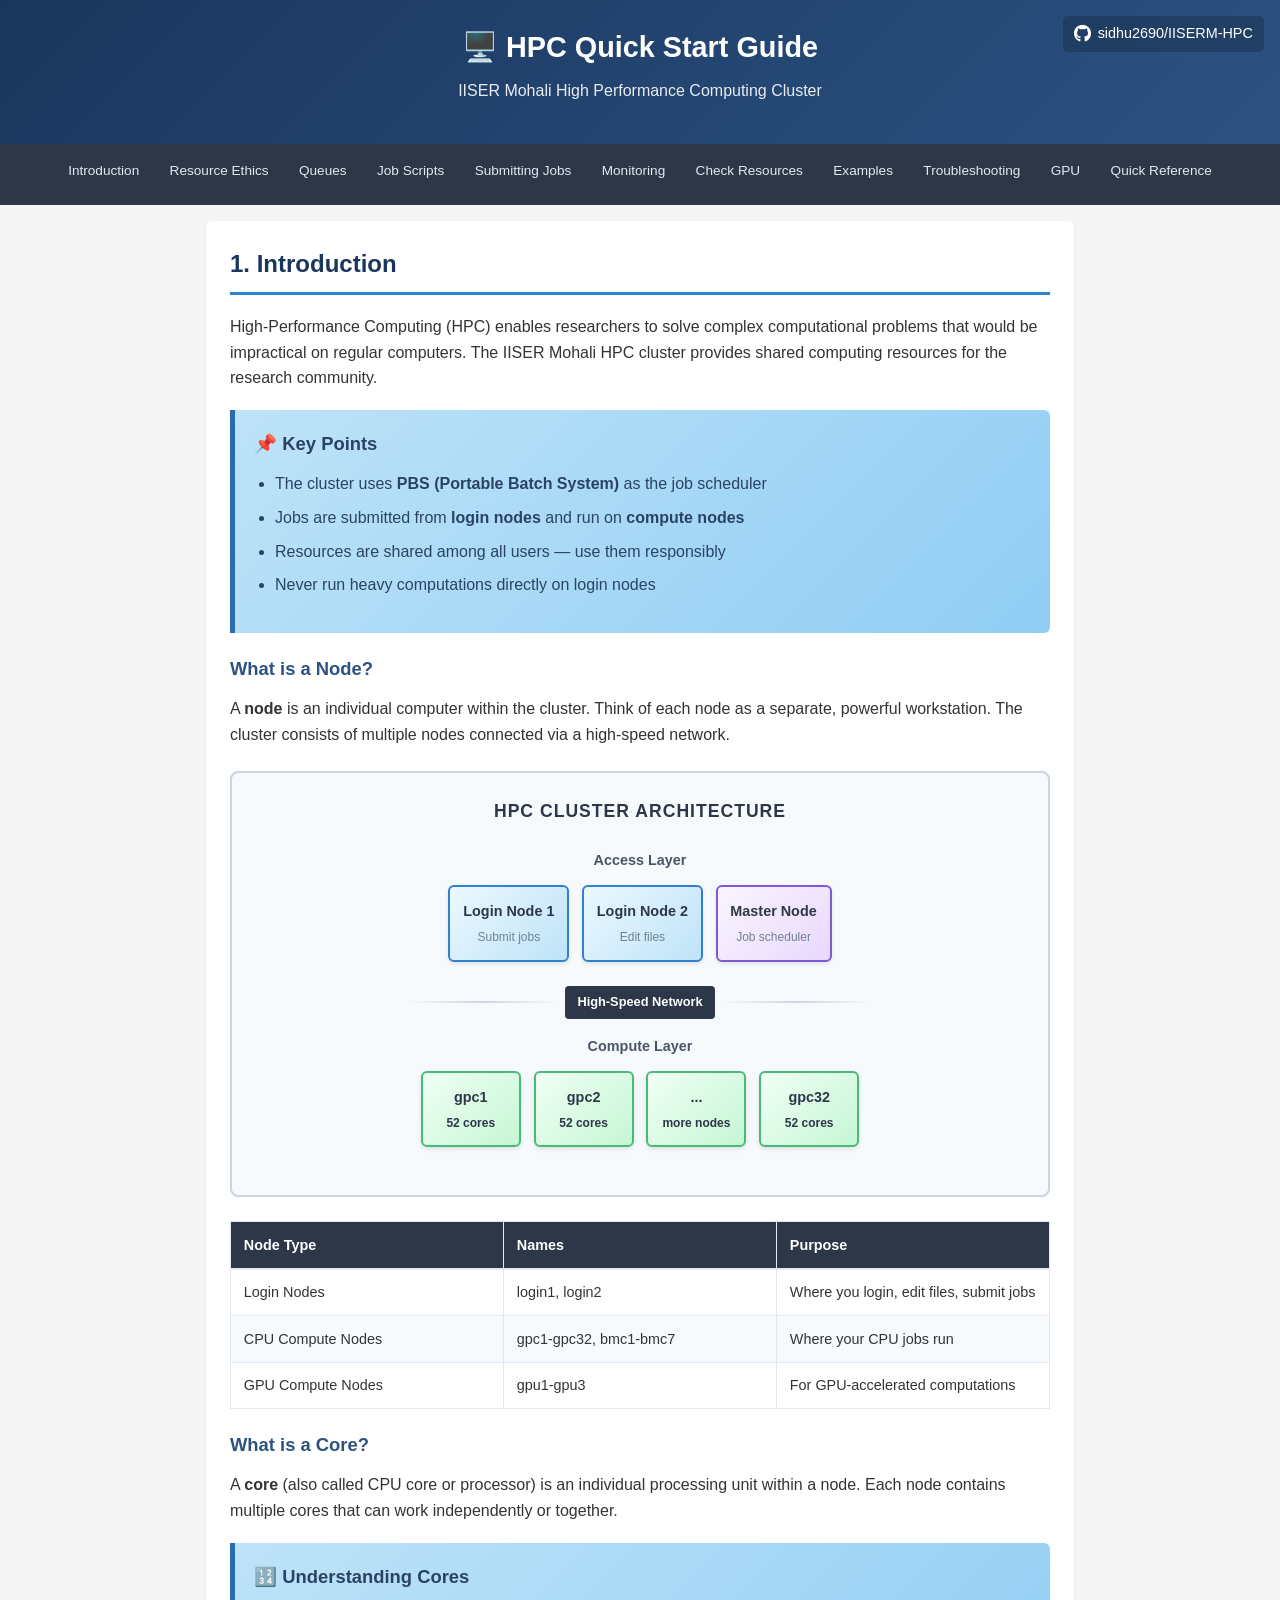
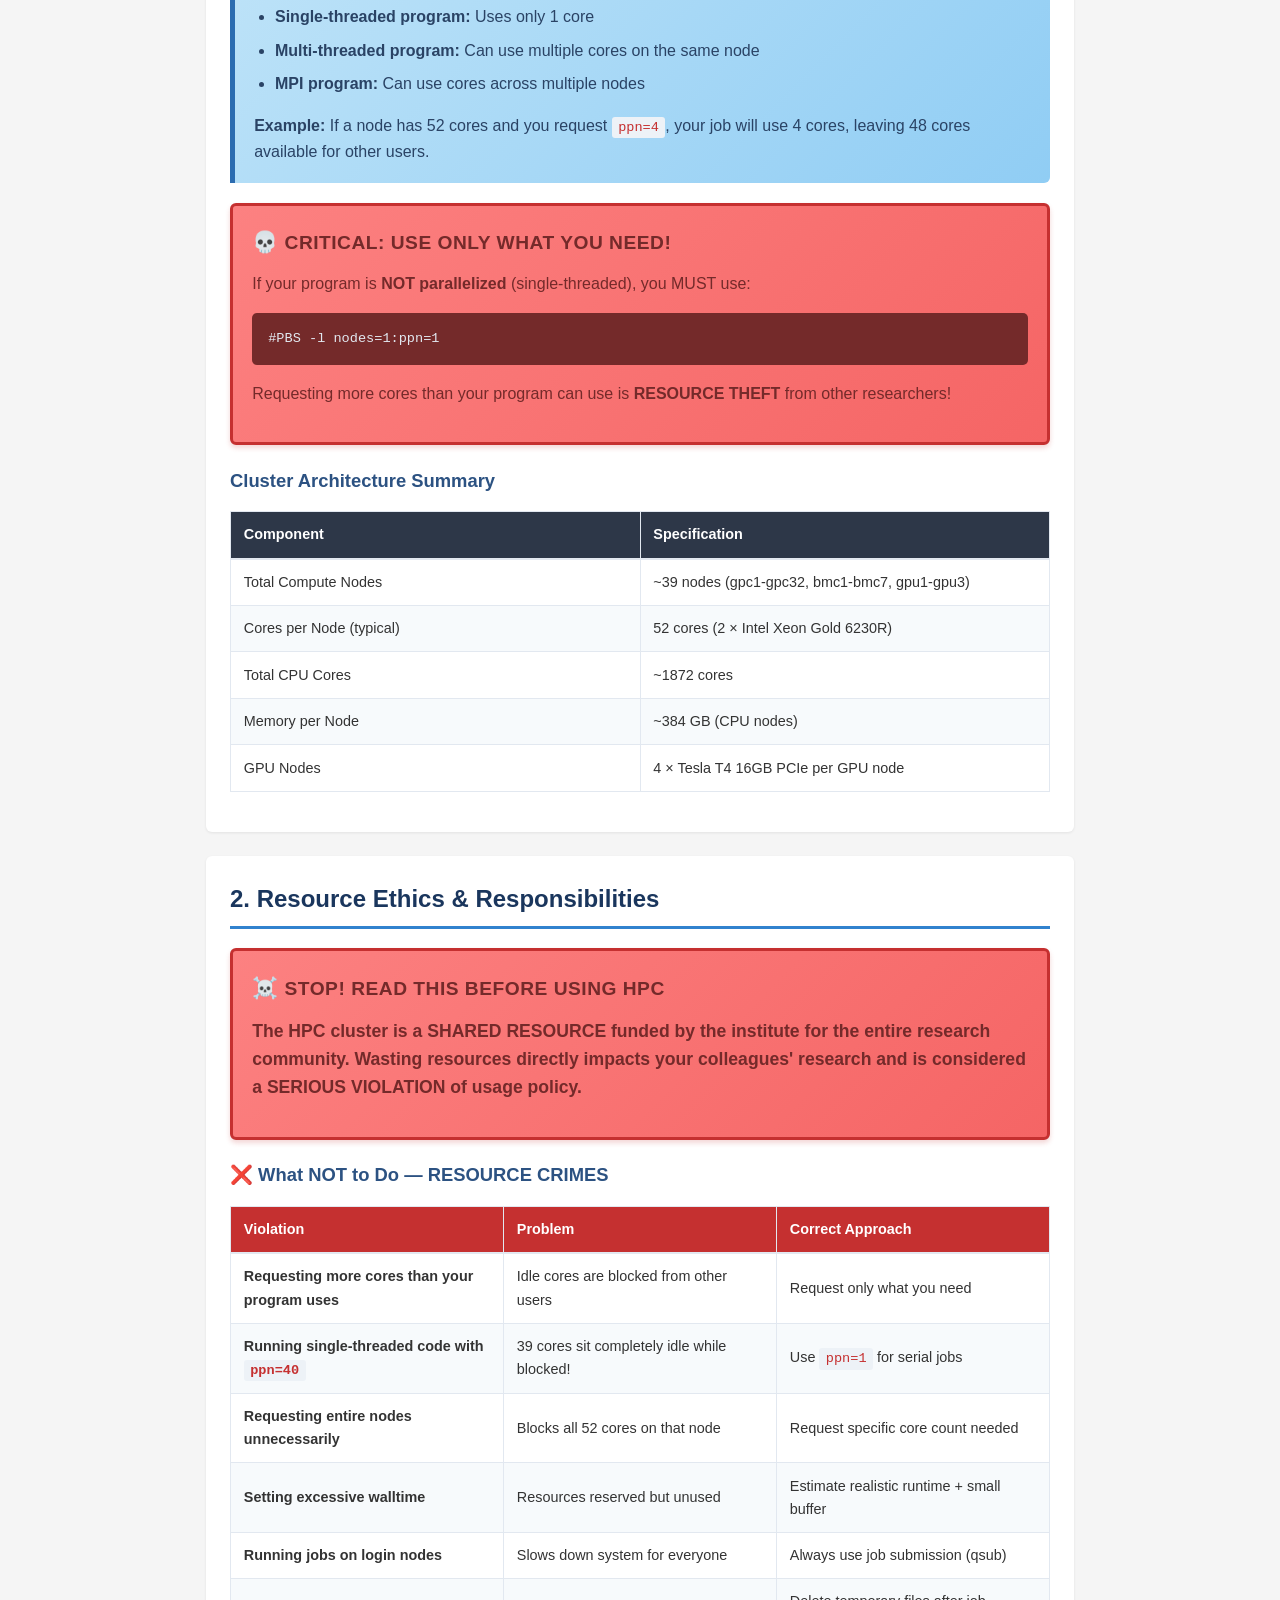
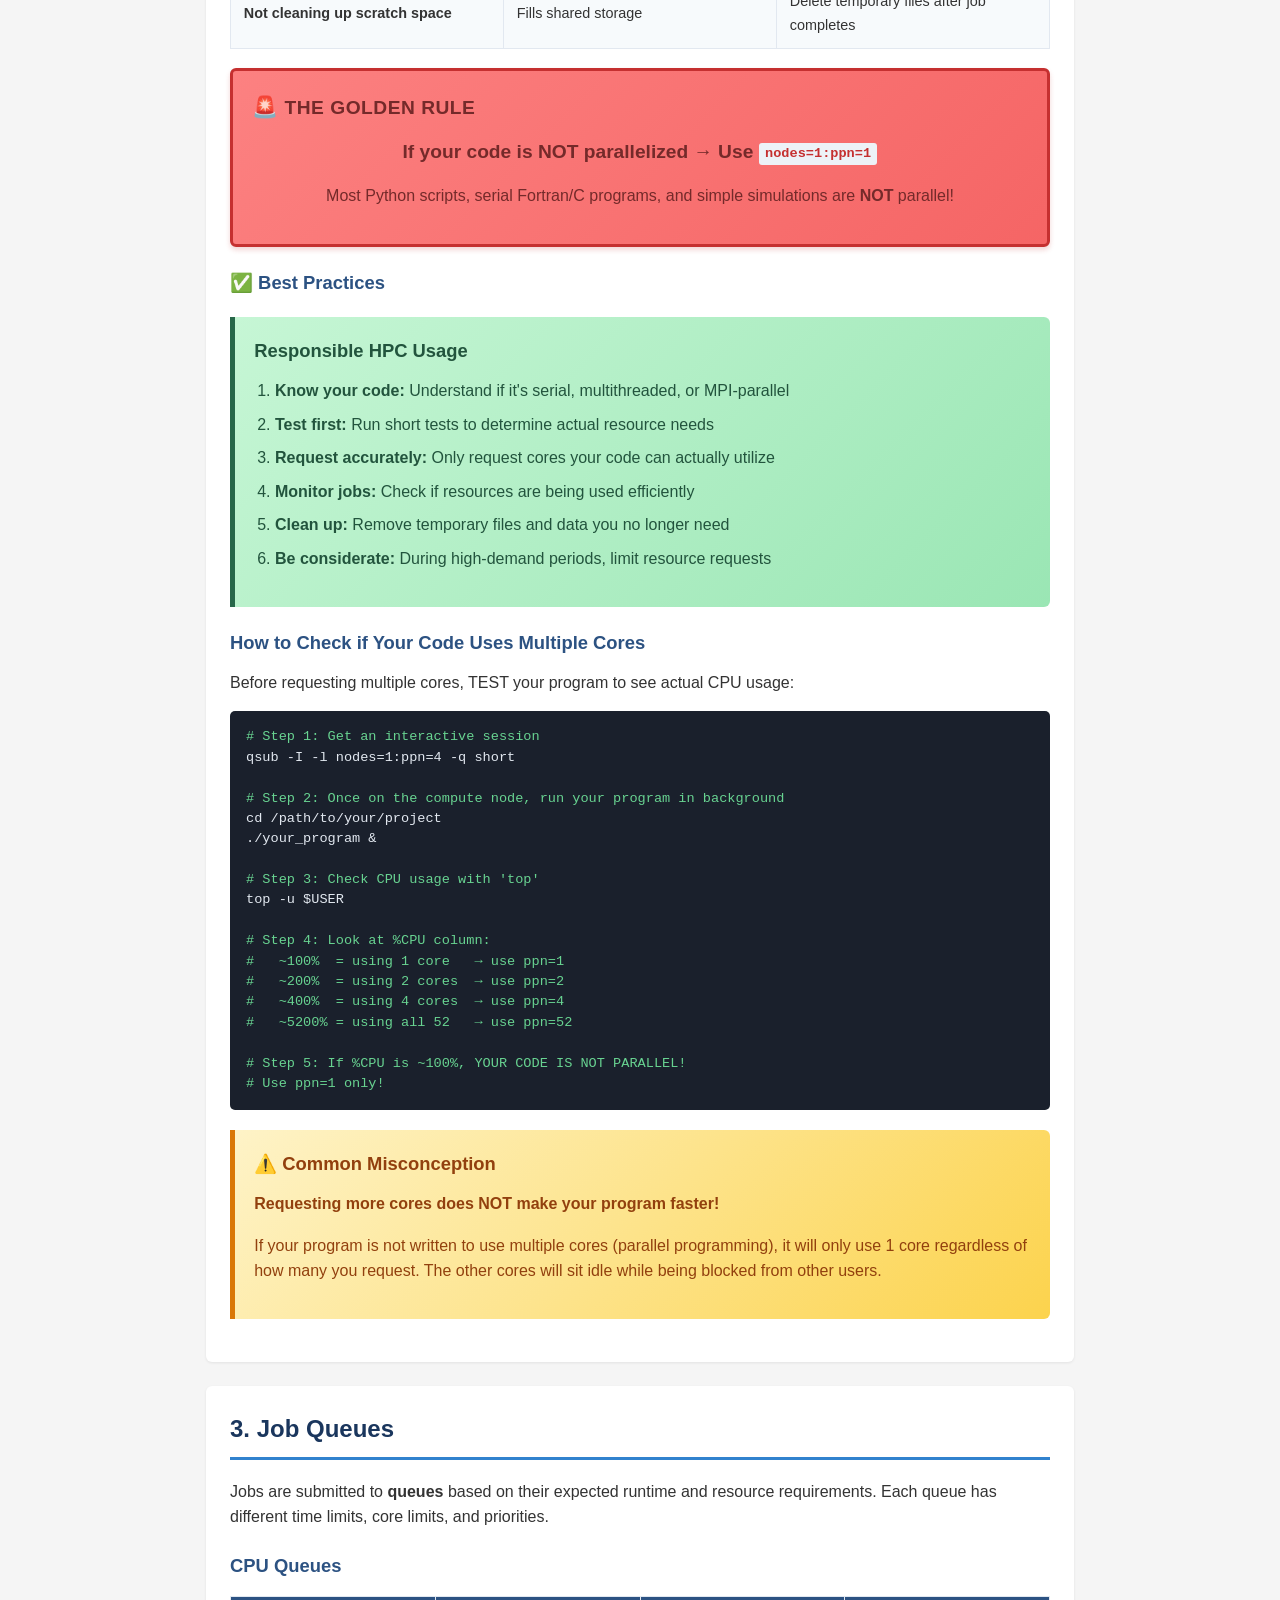
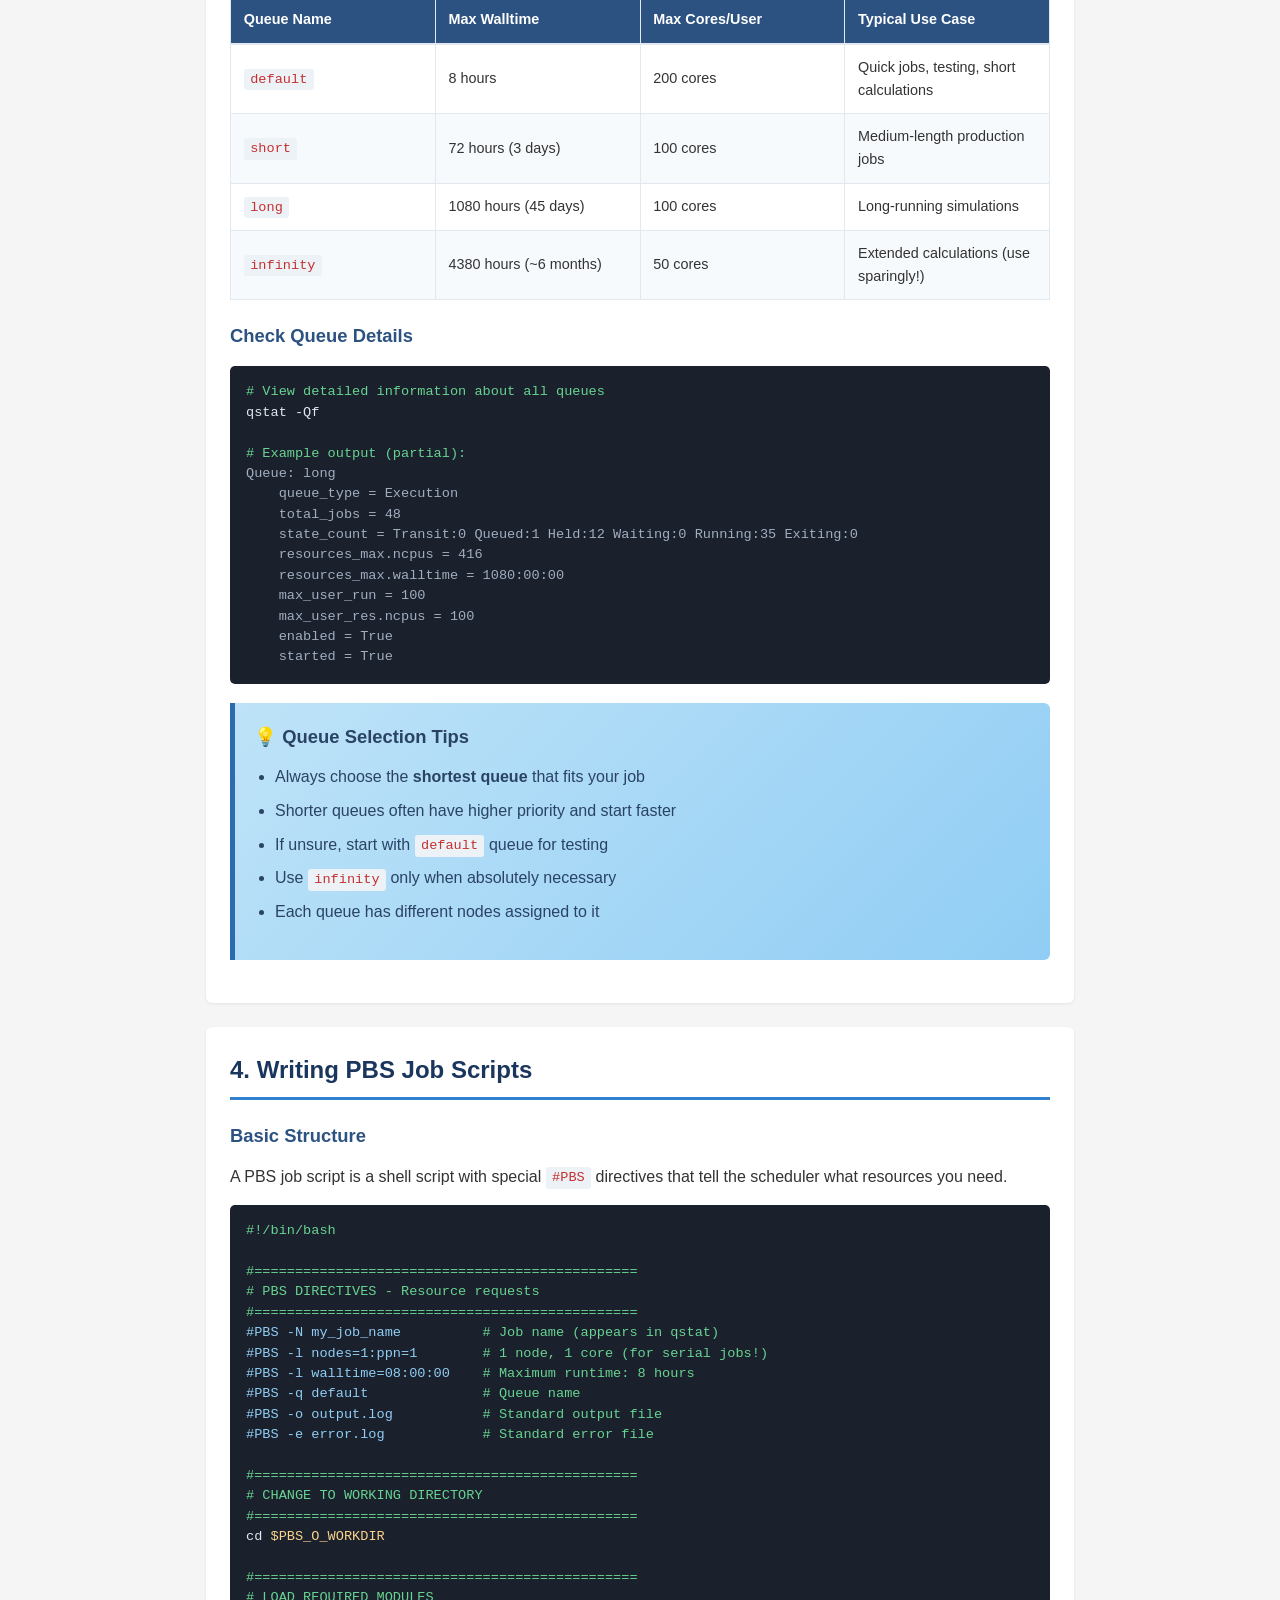
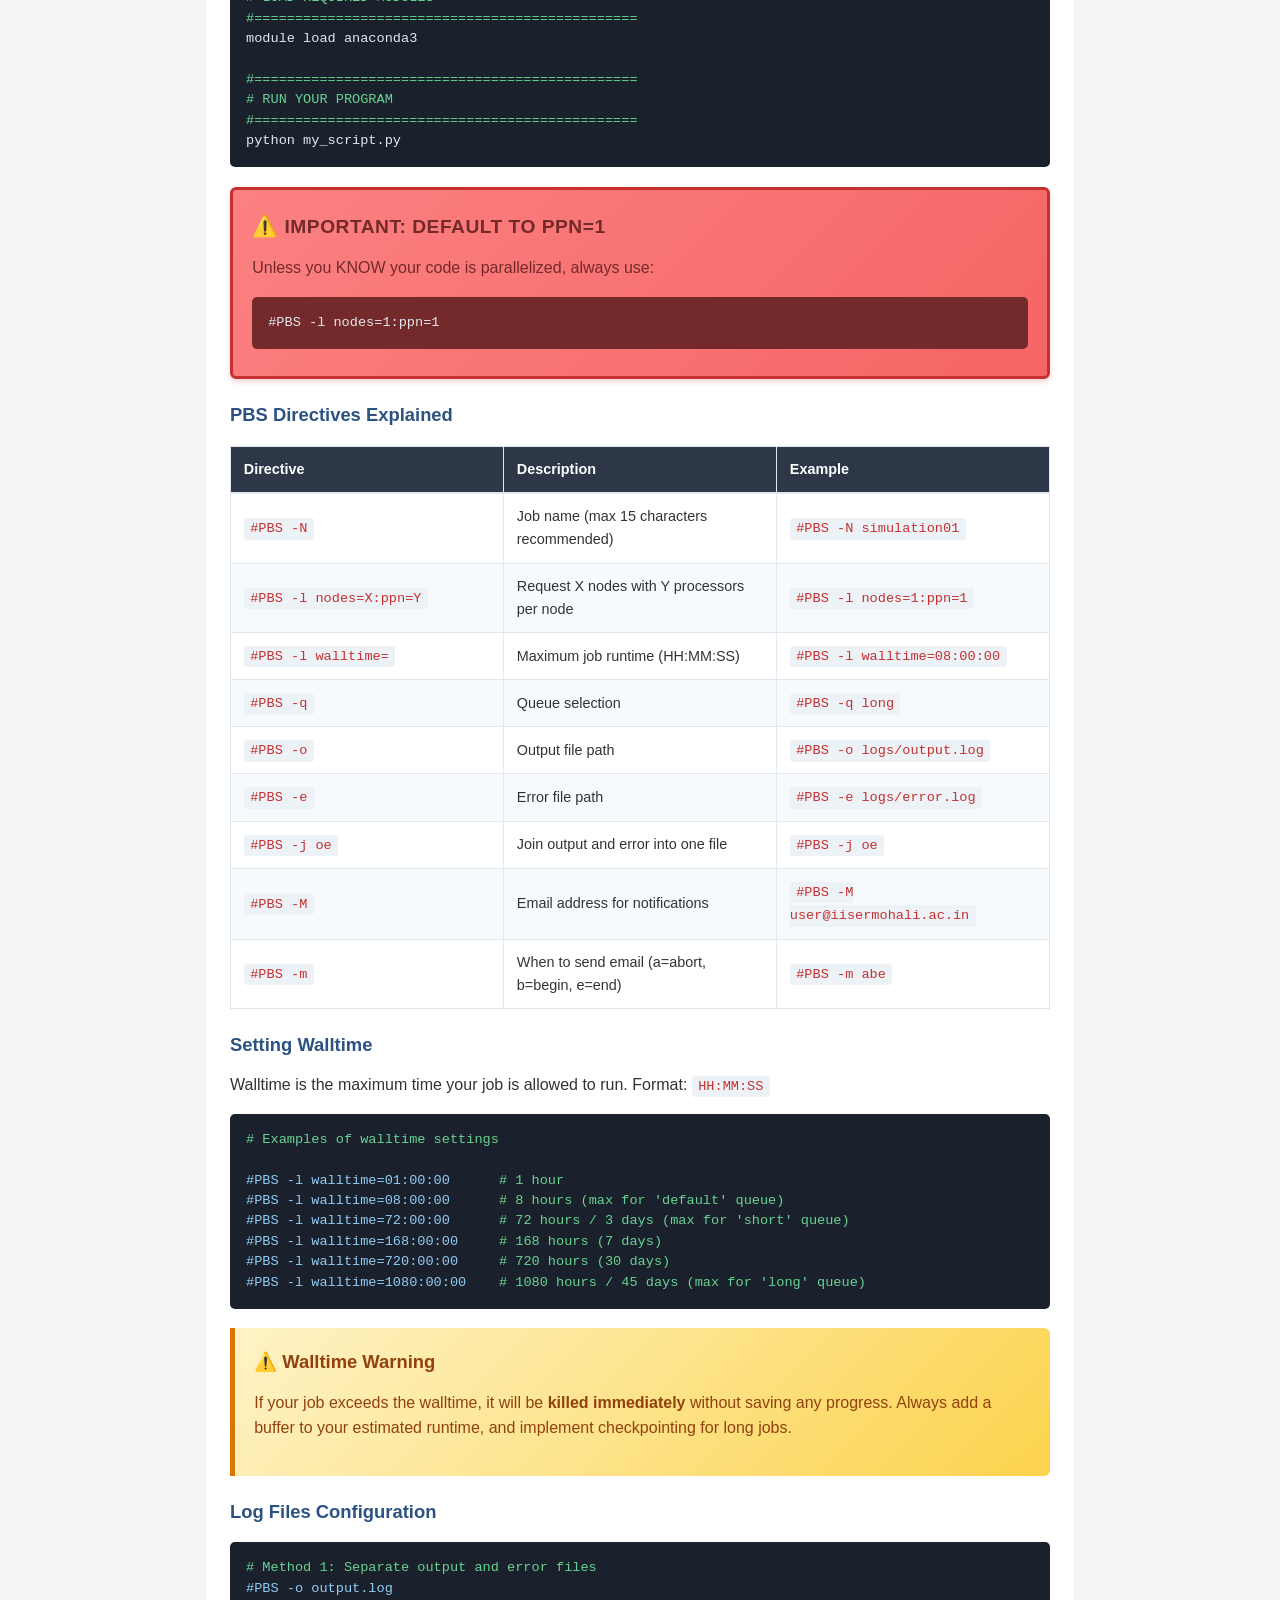
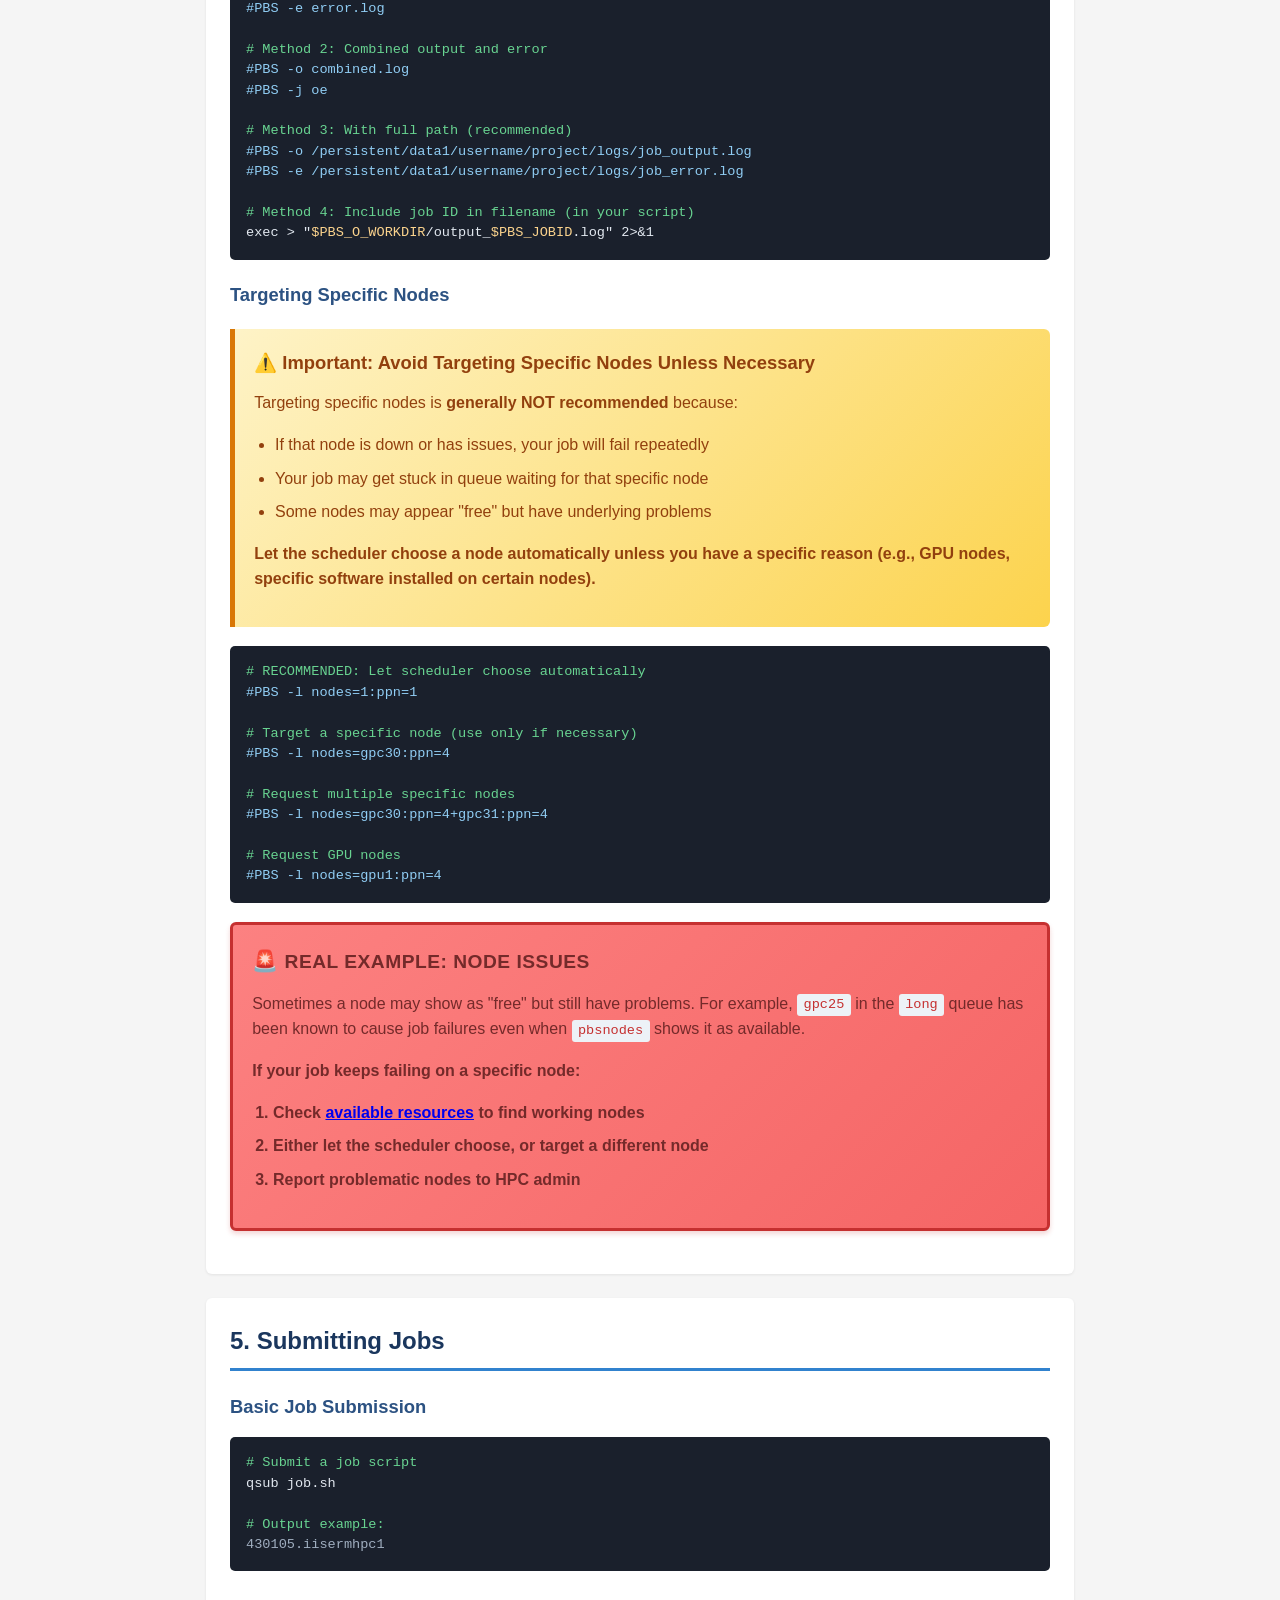
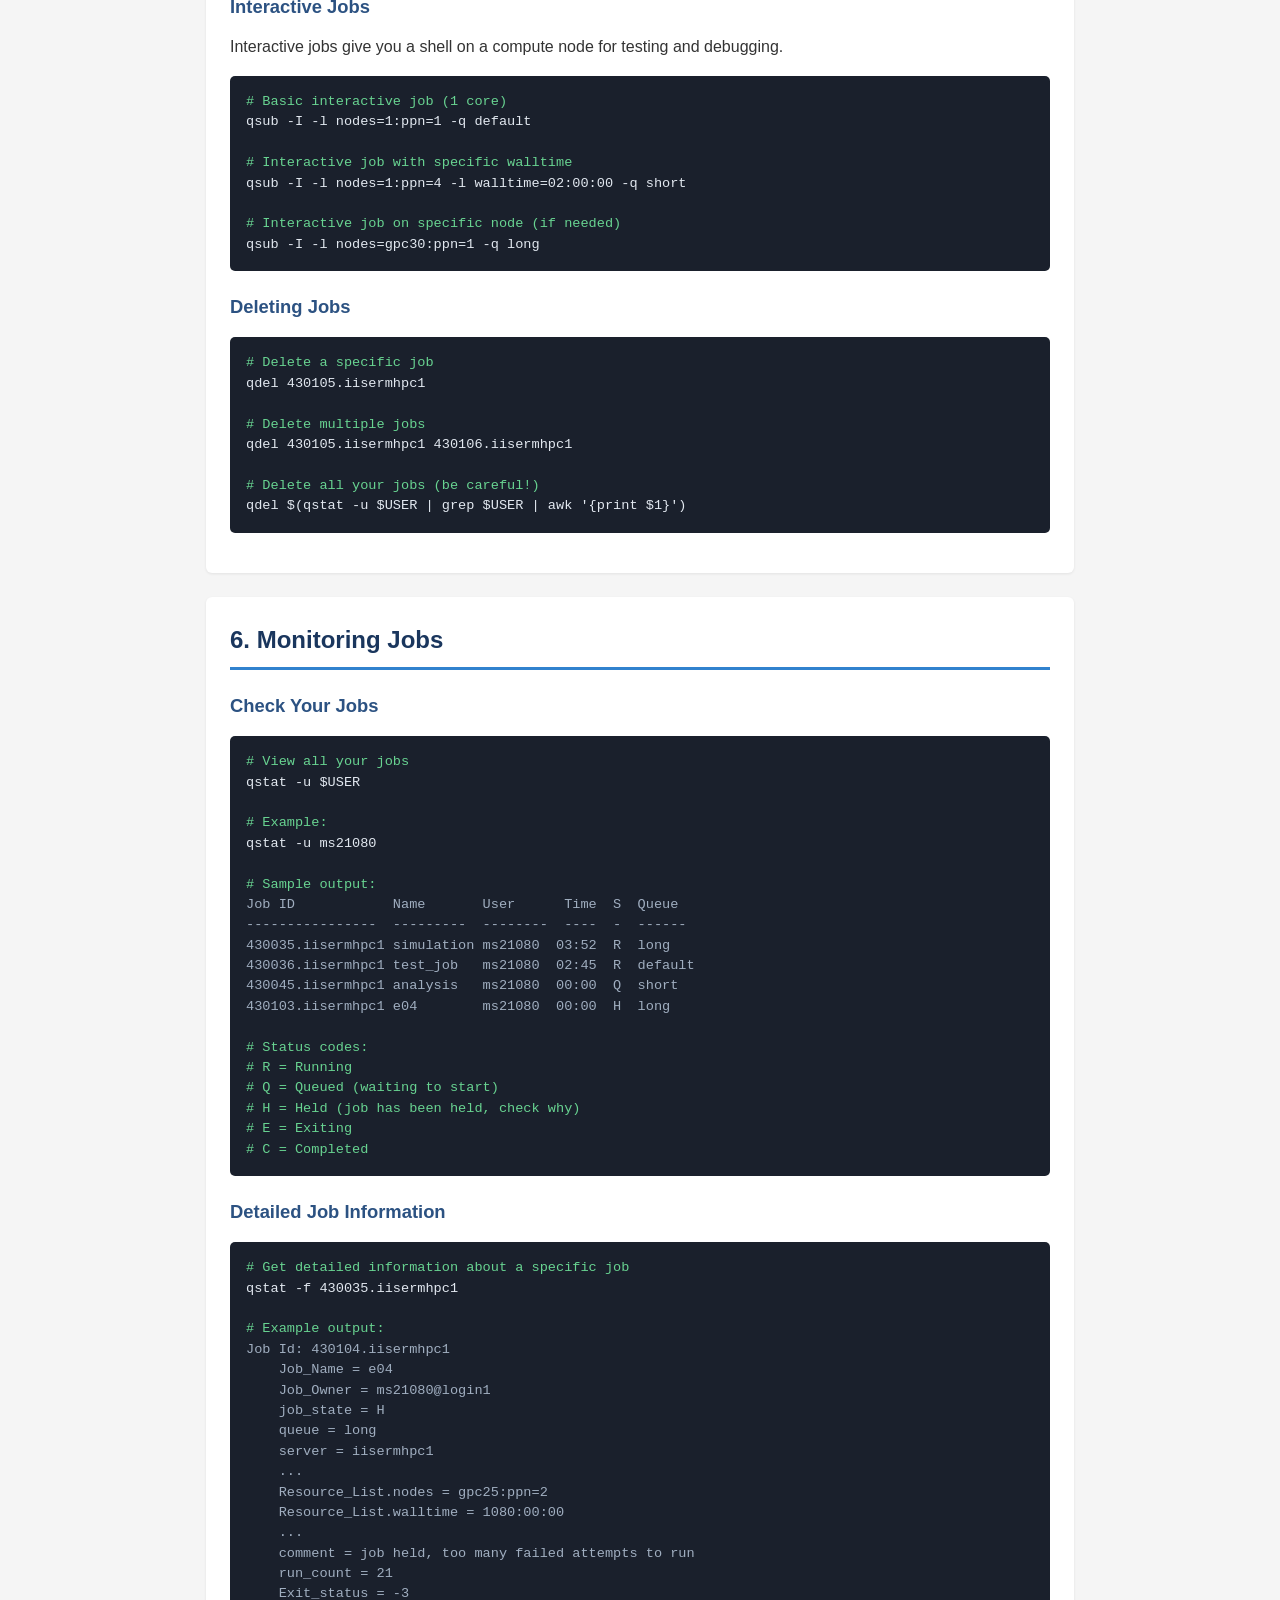
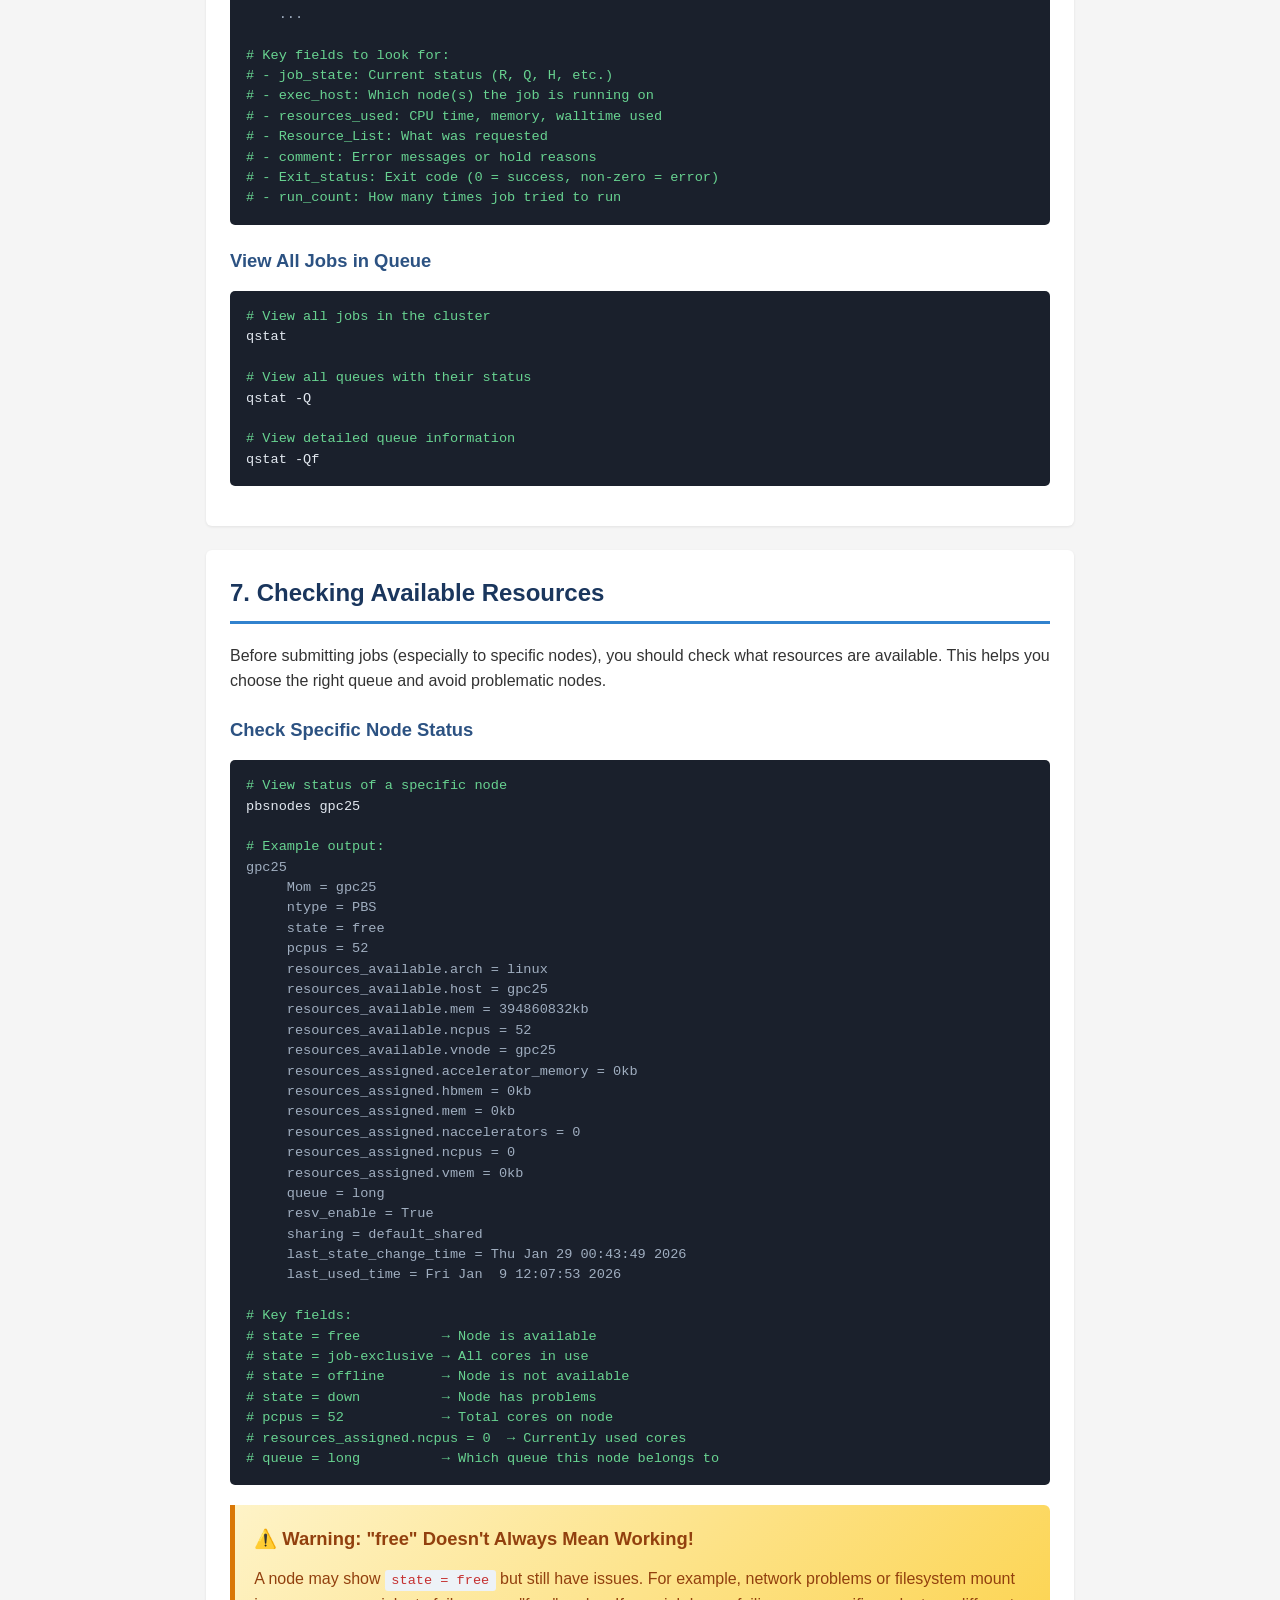
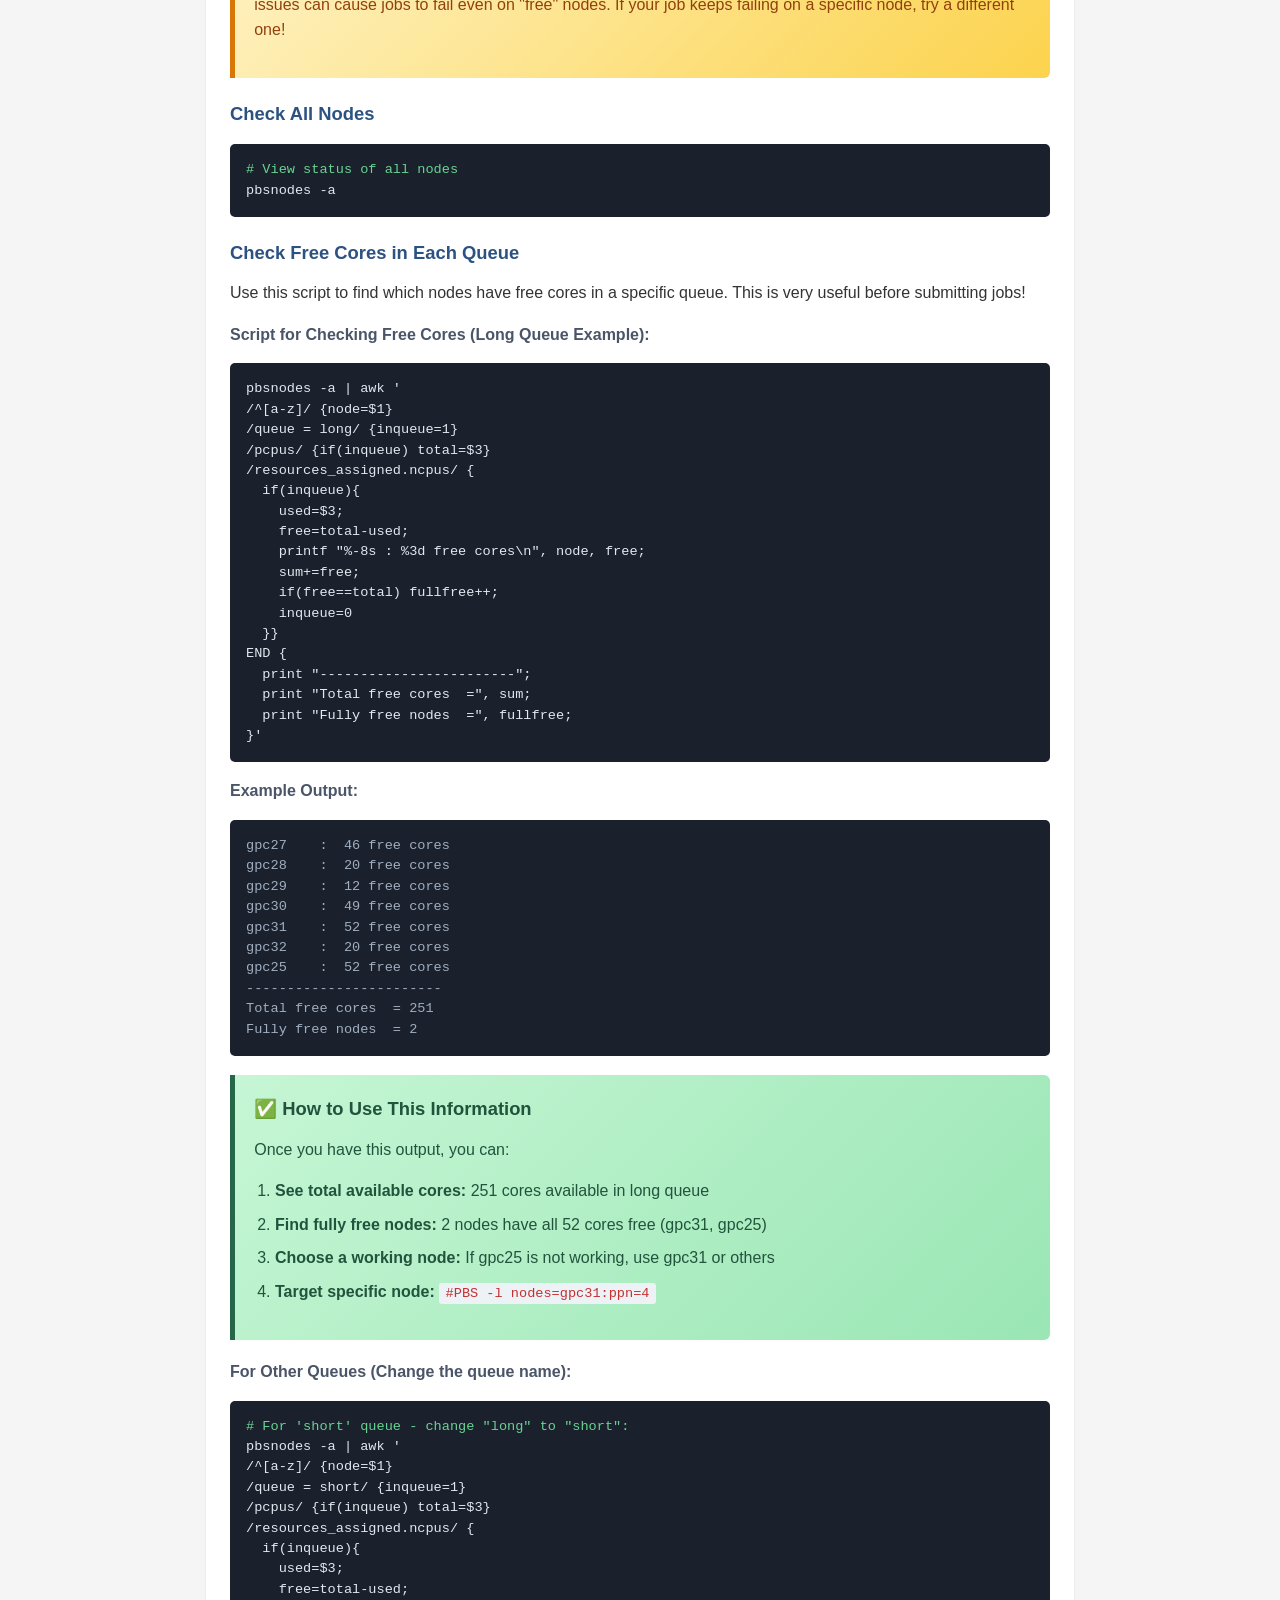
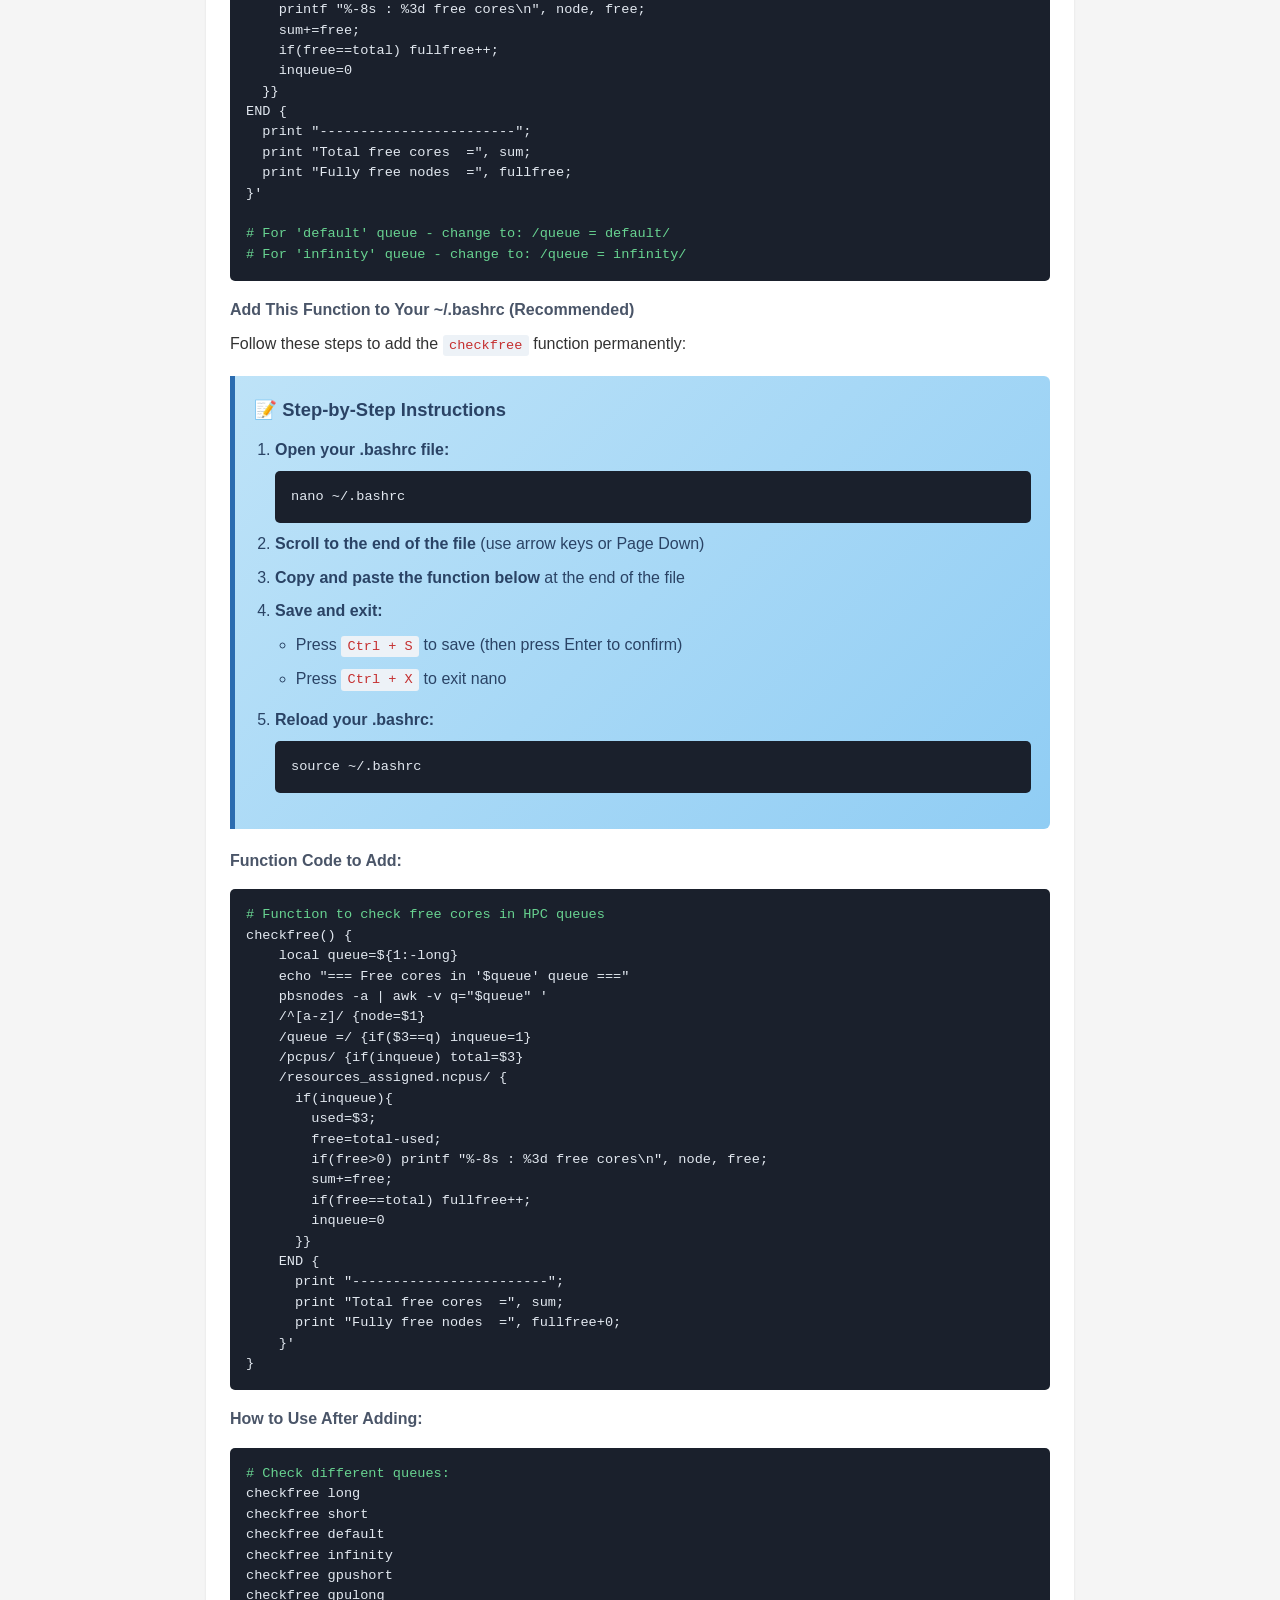
==== index.html @ 9a2ddd21 "Update index.html" ====
<!DOCTYPE html>
<html lang="en">
<head>
	<meta name="google-site-verification" content="A8Lkt5xjJXOMk6YDvfp_fay-ZWKiM5-m5vntHlVeZG4" />
    <meta charset="UTF-8">
    <meta name="viewport" content="width=device-width, initial-scale=1.0">
    <title>HPC Quick Start Guide - IISER Mohali</title>
    <link rel="stylesheet" href="https://cdnjs.cloudflare.com/ajax/libs/font-awesome/6.5.0/css/all.min.css">
    <style>
        * {
            margin: 0;
            padding: 0;
            box-sizing: border-box;
        }
        
        body {
            font-family: 'Segoe UI', Tahoma, Geneva, Verdana, sans-serif;
            line-height: 1.6;
            color: #333;
            background-color: #f5f5f5;
        }
        
        header {
            background: linear-gradient(135deg, #1a365d 0%, #2c5282 100%);
            color: white;
            padding: 1.5rem 1rem;
            text-align: center;
            box-shadow: 0 2px 8px rgba(0,0,0,0.1);
            position: relative;
        }
        
        header h1 {
            font-size: 1.8rem;
            margin-bottom: 0.5rem;
        }
        
        header p {
            opacity: 0.9;
            font-size: 1rem;
        }
        
        .github-link {
            position: absolute;
            top: 1rem;
            right: 1rem;
            font-size: 0.9rem;
        }

        .github-link a {
            color: white;
            text-decoration: none;
            display: flex;
            align-items: center;
            gap: 0.4rem;
            background: rgba(0,0,0,0.2);
            padding: 0.4rem 0.7rem;
            border-radius: 5px;
            transition: background 0.3s;
        }

        .github-link a:hover {
            background: rgba(0,0,0,0.4);
        }

        .github-link i {
            font-size: 1.1rem;
        }
        
        /* Mobile Navigation Toggle */
        .nav-toggle {
            display: none;
            background: #2d3748;
            color: white;
            border: none;
            padding: 0.8rem 1rem;
            font-size: 1rem;
            cursor: pointer;
            width: 100%;
            text-align: left;
            position: sticky;
            top: 0;
            z-index: 100;
        }
        
        .nav-toggle i {
            margin-right: 0.5rem;
        }
        
        nav {
            background: #2d3748;
            padding: 0.5rem;
            position: sticky;
            top: 0;
            z-index: 100;
            max-height: 70vh;
            overflow-y: auto;
        }
        
        nav ul {
            list-style: none;
            display: flex;
            flex-wrap: wrap;
            justify-content: center;
            gap: 0.3rem;
            max-width: 1200px;
            margin: 0 auto;
        }
        
        nav a {
            color: #e2e8f0;
            text-decoration: none;
            padding: 0.5rem 0.8rem;
            border-radius: 4px;
            font-size: 0.85rem;
            transition: background 0.3s;
            display: block;
        }
        
        nav a:hover {
            background: #4a5568;
        }
        
        .container {
            max-width: 900px;
            margin: 0 auto;
            padding: 1rem;
        }
        
        section {
            background: white;
            margin-bottom: 1.5rem;
            padding: 1.5rem;
            border-radius: 6px;
            box-shadow: 0 1px 3px rgba(0,0,0,0.08);
        }
        
        h2 {
            color: #1a365d;
            border-bottom: 3px solid #3182ce;
            padding-bottom: 0.5rem;
            margin-bottom: 1.2rem;
            font-size: 1.5rem;
        }
        
        h3 {
            color: #2c5282;
            margin: 1.3rem 0 0.8rem 0;
            font-size: 1.15rem;
        }
        
        h4 {
            color: #4a5568;
            margin: 1rem 0 0.5rem 0;
            font-size: 1rem;
        }
        
        p {
            margin-bottom: 1rem;
        }
        
        pre {
            background: #1a202c;
            color: #e2e8f0;
            padding: 1rem;
            border-radius: 5px;
            overflow-x: auto;
            margin: 1rem 0;
            font-family: 'Consolas', 'Monaco', monospace;
            font-size: 0.85rem;
            line-height: 1.5;
        }
        
        code {
            background: #edf2f7;
            padding: 0.2rem 0.4rem;
            border-radius: 3px;
            font-family: 'Consolas', 'Monaco', monospace;
            font-size: 0.85rem;
            color: #c53030;
        }
        
        pre code {
            background: none;
            padding: 0;
            color: inherit;
        }
        
        .danger-box {
            background: linear-gradient(135deg, #fc8181 0%, #f56565 100%);
            border: 3px solid #c53030;
            padding: 1.2rem;
            margin: 1.2rem 0;
            border-radius: 6px;
            color: #742a2a;
            box-shadow: 0 3px 5px rgba(197, 48, 48, 0.2);
        }
        
        .danger-box h3 {
            color: #742a2a;
            margin-top: 0;
            font-size: 1.2rem;
            text-transform: uppercase;
            letter-spacing: 0.5px;
        }
        
        .danger-box ul {
            margin-left: 1.3rem;
            margin-top: 0.5rem;
        }
        
        .danger-box li {
            font-weight: 600;
        }
        
        .warning-box {
            background: linear-gradient(135deg, #fef3c7 0%, #fcd34d 100%);
            border-left: 5px solid #d97706;
            padding: 1.2rem;
            margin: 1.2rem 0;
            border-radius: 0 6px 6px 0;
            color: #92400e;
        }
        
        .warning-box h3 {
            color: #92400e;
            margin-top: 0;
        }
        
        .warning-box ul {
            margin-left: 1.3rem;
            margin-top: 0.5rem;
        }
        
        .info-box {
            background: linear-gradient(135deg, #bee3f8 0%, #90cdf4 100%);
            border-left: 5px solid #2b6cb0;
            padding: 1.2rem;
            margin: 1.2rem 0;
            border-radius: 0 6px 6px 0;
            color: #2a4365;
        }
        
        .info-box h3 {
            color: #2a4365;
            margin-top: 0;
        }
        
        .success-box {
            background: linear-gradient(135deg, #c6f6d5 0%, #9ae6b4 100%);
            border-left: 5px solid #276749;
            padding: 1.2rem;
            margin: 1.2rem 0;
            border-radius: 0 6px 6px 0;
            color: #22543d;
        }
        
        .success-box h3 {
            color: #22543d;
            margin-top: 0;
        }
        
        table {
            width: 100%;
            border-collapse: collapse;
            margin: 1rem 0;
            font-size: 0.9rem;
            overflow-x: auto;
            display: block;
        }
        
        table thead,
        table tbody {
            display: table;
            width: 100%;
            table-layout: fixed;
        }
        
        th, td {
            border: 1px solid #e2e8f0;
            padding: 0.7rem 0.8rem;
            text-align: left;
            word-wrap: break-word;
        }
        
        th {

            background: #2d3748;
            color: white;
            font-weight: 600;
        }
        
        tr:nth-child(even) {
            background: #f7fafc;
        }
        
        ul, ol {
            margin-left: 1.3rem;
            margin-bottom: 1rem;
        }
        
        li {
            margin-bottom: 0.5rem;
        }
        
        .cluster-diagram {
            background: #f7fafc;
            border: 2px solid #cbd5e0;
            padding: 1.5rem;
            margin: 1.5rem 0;
            border-radius: 8px;
        }
        
        .diagram-title {
            text-align: center;
            font-weight: bold;
            font-size: 1.1rem;
            color: #2d3748;
            margin-bottom: 1.5rem;
            text-transform: uppercase;
            letter-spacing: 1px;
        }
        
        .diagram-section {
            margin-bottom: 1.5rem;
        }
        
        .section-label {
            text-align: center;
            font-weight: 600;
            color: #4a5568;
            margin-bottom: 0.8rem;
            font-size: 0.9rem;
        }
        
        .node-group {
            display: flex;
            flex-wrap: wrap;
            justify-content: center;
            gap: 0.8rem;
        }
        
        .node-box {
            background: white;
            border: 2px solid #cbd5e0;
            border-radius: 6px;
            padding: 0.8rem;
            min-width: 100px;
            text-align: center;
            box-shadow: 0 2px 4px rgba(0,0,0,0.1);
        }
        
        .login-node {
            border-color: #3182ce;
            background: linear-gradient(135deg, #ebf8ff 0%, #bee3f8 100%);
        }
        
        .master-node {
            border-color: #805ad5;
            background: linear-gradient(135deg, #faf5ff 0%, #e9d8fd 100%);
        }
        
        .compute-node {
            border-color: #48bb78;
            background: linear-gradient(135deg, #f0fff4 0%, #c6f6d5 100%);
        }
        
        .node-title {
            font-weight: bold;
            color: #2d3748;
            margin-bottom: 0.3rem;
            font-size: 0.9rem;
        }
        
        .node-desc {
            font-size: 0.75rem;
            color: #718096;
        }
        
        .node-cores {
            font-size: 0.75rem;
            color: #2d3748;
            font-weight: 600;
        }
        
        .network-connector {
            display: flex;
            align-items: center;
            justify-content: center;
            margin: 1rem 0;
            gap: 0.5rem;
        }
        
        .connector-line {
            flex: 1;
            height: 2px;
            background: linear-gradient(to right, transparent, #cbd5e0, transparent);
            max-width: 150px;
        }
        
        .network-label {
            background: #2d3748;
            color: white;
            padding: 0.4rem 0.8rem;
            border-radius: 4px;
            font-size: 0.8rem;
            font-weight: 600;
            white-space: nowrap;
        }
        
        .queue-table th {
            background: #2c5282;
        }
        
        footer {
            background: #1a365d;
            color: white;
            text-align: center;
            padding: 1.5rem 1rem;
            margin-top: 2rem;
        }
        
        footer a {
            color: #90cdf4;
        }
        
        .comment {
            color: #68d391;
        }
        
        .pbs-directive {
            color: #90cdf4;
        }
        
        .variable {
            color: #fbd38d;
        }
        
        .output {
            color: #a0aec0;
        }
        
        .skull {
            font-size: 1.3rem;
        }
        
        /* Mobile Styles */
        @media (max-width: 768px) {
            header h1 {
                font-size: 1.4rem;
            }
            
            header p {
                font-size: 0.9rem;
            }
            
            .github-link {
                position: static;
                margin-top: 1rem;
                text-align: center;
            }
            
            .github-link a {
                display: inline-flex;
                font-size: 0.85rem;
                padding: 0.4rem 0.6rem;
            }
            
            .nav-toggle {
                display: block;
            }
            
            nav {
                display: none;
                position: static;
                max-height: none;
            }
            
            nav.active {
                display: block;
            }
            
            nav ul {
                flex-direction: column;
                gap: 0;
            }
            
            nav li {
                border-bottom: 1px solid #4a5568;
            }
            
            nav a {
                padding: 0.8rem 1rem;
                font-size: 0.9rem;
            }
            
            .container {
                padding: 0.5rem;
            }
            
            section {
                padding: 1rem;
                margin-bottom: 1rem;
            }
            
            h2 {
                font-size: 1.3rem;
            }
            
            h3 {
                font-size: 1.1rem;
            }
            
            pre {
                font-size: 0.75rem;
                padding: 0.8rem;
            }
            
            table {
                font-size: 0.8rem;
            }
            
            th, td {
                padding: 0.5rem 0.4rem;
            }
            
            .diagram-title {
                font-size: 0.9rem;
            }
            
            .node-box {
                min-width: 80px;
                padding: 0.6rem;
            }
            
            .node-title {
                font-size: 0.8rem;
            }
            
            .node-desc,
            .node-cores {
                font-size: 0.7rem;
            }
            
            .network-label {
                font-size: 0.7rem;
                padding: 0.3rem 0.6rem;
            }
            
            .connector-line {
                max-width: 50px;
            }
            
            .danger-box,
            .warning-box,
            .info-box,
            .success-box {
                padding: 1rem;
            }
        }
        
        @media (max-width: 480px) {
            header h1 {
                font-size: 1.2rem;
            }
            
            h2 {
                font-size: 1.2rem;
            }
            
            h3 {
                font-size: 1rem;
            }
            
            pre {
                font-size: 0.7rem;
            }
            
            table {
                font-size: 0.75rem;
            }
            
            .diagram-title {
                font-size: 0.8rem;
            }
            
            .node-box {
                min-width: 70px;
                padding: 0.5rem 0.3rem;
            }
            
            .network-label {
                font-size: 0.65rem;
            }
        }
    </style>
</head>
<body>
    <header>
        <h1>🖥️ HPC Quick Start Guide</h1>
        <p>IISER Mohali High Performance Computing Cluster</p>
        <div class="github-link">
            <a href="https://github.com/sidhu2690/IISERM-HPC/" target="_blank">
                <i class="fab fa-github"></i>
                sidhu2690/IISERM-HPC
            </a>
        </div>
    </header>
    
    <button class="nav-toggle" onclick="toggleNav()">
        <i class="fas fa-bars"></i> Navigation Menu
    </button>
    
    <nav id="mainNav">
        <ul>
            <li><a href="#introduction" onclick="closeNav()">Introduction</a></li>
            <li><a href="#ethics" onclick="closeNav()">Resource Ethics</a></li>
            <li><a href="#queues" onclick="closeNav()">Queues</a></li>
            <li><a href="#job-script" onclick="closeNav()">Job Scripts</a></li>
            <li><a href="#submitting" onclick="closeNav()">Submitting Jobs</a></li>
            <li><a href="#monitoring" onclick="closeNav()">Monitoring</a></li>
            <li><a href="#checking-resources" onclick="closeNav()">Check Resources</a></li>
            <li><a href="#examples" onclick="closeNav()">Examples</a></li>
            <li><a href="#troubleshooting" onclick="closeNav()">Troubleshooting</a></li>
	    <li><a href="#gpu-computing" onclick="closeNav()">GPU</a></li>
            <li><a href="#commands" onclick="closeNav()">Quick Reference</a></li>
        </ul>
    </nav>
    
    <div class="container">
        
        <!-- Introduction -->
        <section id="introduction">
            <h2>1. Introduction</h2>
            <p>
                High-Performance Computing (HPC) enables researchers to solve complex computational problems 
                that would be impractical on regular computers. The IISER Mohali HPC cluster provides shared 
                computing resources for the research community.
            </p>
            
            <div class="info-box">
                <h3>📌 Key Points</h3>
                <ul>
                    <li>The cluster uses <strong>PBS (Portable Batch System)</strong> as the job scheduler</li>
                    <li>Jobs are submitted from <strong>login nodes</strong> and run on <strong>compute nodes</strong></li>
                    <li>Resources are shared among all users — use them responsibly</li>
                    <li>Never run heavy computations directly on login nodes</li>
                </ul>
            </div>
	
            
            <h3 id="what-is-node">What is a Node?</h3>
            <p>
                A <strong>node</strong> is an individual computer within the cluster. Think of each node as 
                a separate, powerful workstation. The cluster consists of multiple nodes connected via a 
                high-speed network.
            </p>
            
            <div class="cluster-diagram">
                <div class="diagram-title">HPC CLUSTER ARCHITECTURE</div>
                
                <div class="diagram-section">
                    <div class="section-label">Access Layer</div>
                    <div class="node-group">
                        <div class="node-box login-node">
                            <div class="node-title">Login Node 1</div>
                            <div class="node-desc">Submit jobs</div>
                        </div>
                        <div class="node-box login-node">
                            <div class="node-title">Login Node 2</div>
                            <div class="node-desc">Edit files</div>
                        </div>
                        <div class="node-box master-node">
                            <div class="node-title">Master Node</div>
                            <div class="node-desc">Job scheduler</div>
                        </div>
                    </div>
                </div>
                
                <div class="network-connector">
                    <div class="connector-line"></div>
                    <div class="network-label">High-Speed Network</div>
                    <div class="connector-line"></div>
                </div>
                
                <div class="diagram-section">
                    <div class="section-label">Compute Layer</div>
                    <div class="node-group">
                        <div class="node-box compute-node">
                            <div class="node-title">gpc1</div>
                            <div class="node-cores">52 cores</div>
                        </div>
                        <div class="node-box compute-node">
                            <div class="node-title">gpc2</div>
                            <div class="node-cores">52 cores</div>
                        </div>
                        <div class="node-box compute-node">
                            <div class="node-title">...</div>
                            <div class="node-cores">more nodes</div>
                        </div>
                        <div class="node-box compute-node">
                            <div class="node-title">gpc32</div>
                            <div class="node-cores">52 cores</div>
                        </div>
                    </div>
                </div>
            </div>
            
            <table>
                <thead>
                <tr>
                    <th>Node Type</th>
                    <th>Names</th>
                    <th>Purpose</th>
                </tr>
                </thead>
                <tbody>
                <tr>
                    <td>Login Nodes</td>
                    <td>login1, login2</td>
                    <td>Where you login, edit files, submit jobs</td>
                </tr>
                <tr>
                    <td>CPU Compute Nodes</td>
                    <td>gpc1-gpc32, bmc1-bmc7</td>
                    <td>Where your CPU jobs run</td>
                </tr>
                <tr>
                    <td>GPU Compute Nodes</td>
                    <td>gpu1-gpu3</td>
                    <td>For GPU-accelerated computations</td>
                </tr>
                </tbody>
            </table>
            
            <h3 id="what-is-core">What is a Core?</h3>
            <p>
                A <strong>core</strong> (also called CPU core or processor) is an individual processing unit 
                within a node. Each node contains multiple cores that can work independently or together.
            </p>
            
            <div class="info-box">
                <h3>🔢 Understanding Cores</h3>
                <ul>
                    <li><strong>Single-threaded program:</strong> Uses only 1 core</li>
                    <li><strong>Multi-threaded program:</strong> Can use multiple cores on the same node</li>
                    <li><strong>MPI program:</strong> Can use cores across multiple nodes</li>
                </ul>
                <p style="margin-bottom: 0; margin-top: 1rem;">
                    <strong>Example:</strong> If a node has 52 cores and you request <code>ppn=4</code>, 
                    your job will use 4 cores, leaving 48 cores available for other users.
                </p>
            </div>
            
            <div class="danger-box">
                <h3><span class="skull">💀</span> CRITICAL: Use Only What You Need!</h3>
                <p>
                    If your program is <strong>NOT parallelized</strong> (single-threaded), you MUST use:
                </p>
                <pre style="background: #742a2a; margin: 1rem 0;"><code>#PBS -l nodes=1:ppn=1</code></pre>
                <p>
                    Requesting more cores than your program can use is <strong>RESOURCE THEFT</strong> from other researchers!
                </p>
            </div>
            
            <h3 id="cluster-architecture">Cluster Architecture Summary</h3>
            <table>
                <thead>
                <tr>
                    <th>Component</th>
                    <th>Specification</th>
                </tr>
                </thead>
                <tbody>
                <tr>
                    <td>Total Compute Nodes</td>
                    <td>~39 nodes (gpc1-gpc32, bmc1-bmc7, gpu1-gpu3)</td>
                </tr>
                <tr>
                    <td>Cores per Node (typical)</td>
                    <td>52 cores (2 × Intel Xeon Gold 6230R)</td>
                </tr>
                <tr>
                    <td>Total CPU Cores</td>
                    <td>~1872 cores</td>
                </tr>
                <tr>
                    <td>Memory per Node</td>
                    <td>~384 GB (CPU nodes)</td>
                </tr>
                <tr>
                    <td>GPU Nodes</td>
                    <td>4 × Tesla T4 16GB PCIe per GPU node</td>
                </tr>
                </tbody>
            </table>
        </section>
        
        <!-- Resource Ethics -->
        <section id="ethics">
            <h2>2. Resource Ethics & Responsibilities</h2>
            
            <div class="danger-box">
                <h3><span class="skull">☠️</span> STOP! READ THIS BEFORE USING HPC</h3>
                <p style="font-size: 1.1rem; font-weight: bold;">
                    The HPC cluster is a <strong>SHARED RESOURCE</strong> funded by the institute for the 
                    entire research community. Wasting resources directly impacts your colleagues' research 
                    and is considered a <strong>SERIOUS VIOLATION</strong> of usage policy.
                </p>
            </div>
            
            <h3>❌ What NOT to Do — RESOURCE CRIMES</h3>
            <table>
                <thead>
                <tr>
                    <th style="background: #c53030;">Violation</th>
                    <th style="background: #c53030;">Problem</th>
                    <th style="background: #c53030;">Correct Approach</th>
                </tr>
                </thead>
                <tbody>
                <tr>
                    <td><strong>Requesting more cores than your program uses</strong></td>
                    <td>Idle cores are blocked from other users</td>
                    <td>Request only what you need</td>
                </tr>
                <tr>
                    <td><strong>Running single-threaded code with <code>ppn=40</code></strong></td>
                    <td>39 cores sit completely idle while blocked!</td>
                    <td>Use <code>ppn=1</code> for serial jobs</td>
                </tr>
                <tr>
                    <td><strong>Requesting entire nodes unnecessarily</strong></td>
                    <td>Blocks all 52 cores on that node</td>
                    <td>Request specific core count needed</td>
                </tr>
                <tr>
                    <td><strong>Setting excessive walltime</strong></td>
                    <td>Resources reserved but unused</td>
                    <td>Estimate realistic runtime + small buffer</td>
                </tr>
                <tr>
                    <td><strong>Running jobs on login nodes</strong></td>
                    <td>Slows down system for everyone</td>
                    <td>Always use job submission (qsub)</td>
                </tr>
                <tr>
                    <td><strong>Not cleaning up scratch space</strong></td>
                    <td>Fills shared storage</td>
                    <td>Delete temporary files after job completes</td>
                </tr>
                </tbody>
            </table>
            
            <div class="danger-box">
                <h3><span class="skull">🚨</span> THE GOLDEN RULE</h3>
                <p style="font-size: 1.2rem; text-align: center; font-weight: bold;">
                    If your code is NOT parallelized → Use <code>nodes=1:ppn=1</code>
                </p>
                <p style="text-align: center;">
                    Most Python scripts, serial Fortran/C programs, and simple simulations are <strong>NOT</strong> parallel!
                </p>
            </div>
            
            <h3>✅ Best Practices</h3>
            <div class="success-box">
                <h3>Responsible HPC Usage</h3>
                <ol>
                    <li><strong>Know your code:</strong> Understand if it's serial, multithreaded, or MPI-parallel</li>
                    <li><strong>Test first:</strong> Run short tests to determine actual resource needs</li>
                    <li><strong>Request accurately:</strong> Only request cores your code can actually utilize</li>
                    <li><strong>Monitor jobs:</strong> Check if resources are being used efficiently</li>
                    <li><strong>Clean up:</strong> Remove temporary files and data you no longer need</li>
                    <li><strong>Be considerate:</strong> During high-demand periods, limit resource requests</li>
                </ol>
            </div>
            
            <h3>How to Check if Your Code Uses Multiple Cores</h3>
            <p>Before requesting multiple cores, TEST your program to see actual CPU usage:</p>
            <pre><code><span class="comment"># Step 1: Get an interactive session</span>
qsub -I -l nodes=1:ppn=4 -q short

<span class="comment"># Step 2: Once on the compute node, run your program in background</span>
cd /path/to/your/project
./your_program &

<span class="comment"># Step 3: Check CPU usage with 'top'</span>
top -u $USER

<span class="comment"># Step 4: Look at %CPU column:</span>
<span class="comment">#   ~100%  = using 1 core   → use ppn=1</span>
<span class="comment">#   ~200%  = using 2 cores  → use ppn=2</span>
<span class="comment">#   ~400%  = using 4 cores  → use ppn=4</span>
<span class="comment">#   ~5200% = using all 52   → use ppn=52</span>

<span class="comment"># Step 5: If %CPU is ~100%, YOUR CODE IS NOT PARALLEL!</span>
<span class="comment"># Use ppn=1 only!</span></code></pre>
            
            <div class="warning-box">
                <h3>⚠️ Common Misconception</h3>
                <p>
                    <strong>Requesting more cores does NOT make your program faster!</strong>
                </p>
                <p>
                    If your program is not written to use multiple cores (parallel programming), 
                    it will only use 1 core regardless of how many you request. The other cores 
                    will sit idle while being blocked from other users.
                </p>
            </div>
        </section>
        
        <!-- Job Queues -->
        <section id="queues">
            <h2>3. Job Queues</h2>
            <p>
                Jobs are submitted to <strong>queues</strong> based on their expected runtime and resource 
                requirements. Each queue has different time limits, core limits, and priorities.
            </p>
            
            <h3>CPU Queues</h3>
            <table class="queue-table">
                <thead>
                <tr>
                    <th>Queue Name</th>
                    <th>Max Walltime</th>
                    <th>Max Cores/User</th>
                    <th>Typical Use Case</th>
                </tr>
                </thead>
                <tbody>
                <tr>
                    <td><code>default</code></td>
                    <td>8 hours</td>
                    <td>200 cores</td>
                    <td>Quick jobs, testing, short calculations</td>
                </tr>
                <tr>
                    <td><code>short</code></td>
                    <td>72 hours (3 days)</td>
                    <td>100 cores</td>
                    <td>Medium-length production jobs</td>
                </tr>
                <tr>
                    <td><code>long</code></td>
                    <td>1080 hours (45 days)</td>
                    <td>100 cores</td>
                    <td>Long-running simulations</td>
                </tr>
                <tr>
                    <td><code>infinity</code></td>
                    <td>4380 hours (~6 months)</td>
                    <td>50 cores</td>
                    <td>Extended calculations (use sparingly!)</td>
                </tr>
                </tbody>
            </table>
            
               
            <h3>Check Queue Details</h3>
            <pre><code><span class="comment"># View detailed information about all queues</span>
qstat -Qf

<span class="comment"># Example output (partial):</span>
<span class="output">Queue: long
    queue_type = Execution
    total_jobs = 48
    state_count = Transit:0 Queued:1 Held:12 Waiting:0 Running:35 Exiting:0
    resources_max.ncpus = 416
    resources_max.walltime = 1080:00:00
    max_user_run = 100
    max_user_res.ncpus = 100
    enabled = True
    started = True</span></code></pre>
            
            <div class="info-box">
                <h3>💡 Queue Selection Tips</h3>
                <ul>
                    <li>Always choose the <strong>shortest queue</strong> that fits your job</li>
                    <li>Shorter queues often have higher priority and start faster</li>
                    <li>If unsure, start with <code>default</code> queue for testing</li>
                    <li>Use <code>infinity</code> only when absolutely necessary</li>
                    <li>Each queue has different nodes assigned to it</li>
                </ul>
            </div>
        </section>
        
        <!-- Writing PBS Job Scripts -->
        <section id="job-script">
            <h2>4. Writing PBS Job Scripts</h2>
            
            <h3 id="basic-structure">Basic Structure</h3>
            <p>
                A PBS job script is a shell script with special <code>#PBS</code> directives that tell 
                the scheduler what resources you need.
            </p>
            
            <pre><code><span class="comment">#!/bin/bash</span>

<span class="comment">#===============================================</span>
<span class="comment"># PBS DIRECTIVES - Resource requests</span>
<span class="comment">#===============================================</span>
<span class="pbs-directive">#PBS -N my_job_name</span>          <span class="comment"># Job name (appears in qstat)</span>
<span class="pbs-directive">#PBS -l nodes=1:ppn=1</span>        <span class="comment"># 1 node, 1 core (for serial jobs!)</span>
<span class="pbs-directive">#PBS -l walltime=08:00:00</span>    <span class="comment"># Maximum runtime: 8 hours</span>
<span class="pbs-directive">#PBS -q default</span>              <span class="comment"># Queue name</span>
<span class="pbs-directive">#PBS -o output.log</span>           <span class="comment"># Standard output file</span>
<span class="pbs-directive">#PBS -e error.log</span>            <span class="comment"># Standard error file</span>

<span class="comment">#===============================================</span>
<span class="comment"># CHANGE TO WORKING DIRECTORY</span>
<span class="comment">#===============================================</span>
cd <span class="variable">$PBS_O_WORKDIR</span>

<span class="comment">#===============================================</span>
<span class="comment"># LOAD REQUIRED MODULES</span>
<span class="comment">#===============================================</span>
module load anaconda3

<span class="comment">#===============================================</span>
<span class="comment"># RUN YOUR PROGRAM</span>
<span class="comment">#===============================================</span>
python my_script.py</code></pre>
            
            <div class="danger-box">
                <h3><span class="skull">⚠️</span> IMPORTANT: Default to ppn=1</h3>
                <p>
                    Unless you KNOW your code is parallelized, always use:
                </p>
                <pre style="background: #742a2a; margin: 0.5rem 0;"><code>#PBS -l nodes=1:ppn=1</code></pre>
            </div>
            
            <h3 id="pbs-directives">PBS Directives Explained</h3>
            <table>
                <thead>
                <tr>
                    <th>Directive</th>
                    <th>Description</th>
                    <th>Example</th>
                </tr>
                </thead>
                <tbody>
                <tr>
                    <td><code>#PBS -N</code></td>
                    <td>Job name (max 15 characters recommended)</td>
                    <td><code>#PBS -N simulation01</code></td>
                </tr>
                <tr>
                    <td><code>#PBS -l nodes=X:ppn=Y</code></td>
                    <td>Request X nodes with Y processors per node</td>
                    <td><code>#PBS -l nodes=1:ppn=1</code></td>
                </tr>
                <tr>
                    <td><code>#PBS -l walltime=</code></td>
                    <td>Maximum job runtime (HH:MM:SS)</td>
                    <td><code>#PBS -l walltime=08:00:00</code></td>
                </tr>
                <tr>
                    <td><code>#PBS -q</code></td>
                    <td>Queue selection</td>
                    <td><code>#PBS -q long</code></td>
                </tr>
                <tr>
                    <td><code>#PBS -o</code></td>
                    <td>Output file path</td>
                    <td><code>#PBS -o logs/output.log</code></td>
                </tr>
                <tr>
                    <td><code>#PBS -e</code></td>
                    <td>Error file path</td>
                    <td><code>#PBS -e logs/error.log</code></td>
                </tr>
                <tr>
                    <td><code>#PBS -j oe</code></td>
                    <td>Join output and error into one file</td>
                    <td><code>#PBS -j oe</code></td>
                </tr>
                <tr>
                    <td><code>#PBS -M</code></td>
                    <td>Email address for notifications</td>
                    <td><code>#PBS -M user@iisermohali.ac.in</code></td>
                </tr>
                <tr>
                    <td><code>#PBS -m</code></td>
                    <td>When to send email (a=abort, b=begin, e=end)</td>
                    <td><code>#PBS -m abe</code></td>
                </tr>
                </tbody>
            </table>
            
            <h3 id="walltime">Setting Walltime</h3>
            <p>Walltime is the maximum time your job is allowed to run. Format: <code>HH:MM:SS</code></p>
            
            <pre><code><span class="comment"># Examples of walltime settings</span>

<span class="pbs-directive">#PBS -l walltime=01:00:00</span>      <span class="comment"># 1 hour</span>
<span class="pbs-directive">#PBS -l walltime=08:00:00</span>      <span class="comment"># 8 hours (max for 'default' queue)</span>
<span class="pbs-directive">#PBS -l walltime=72:00:00</span>      <span class="comment"># 72 hours / 3 days (max for 'short' queue)</span>
<span class="pbs-directive">#PBS -l walltime=168:00:00</span>     <span class="comment"># 168 hours (7 days)</span>
<span class="pbs-directive">#PBS -l walltime=720:00:00</span>     <span class="comment"># 720 hours (30 days)</span>
<span class="pbs-directive">#PBS -l walltime=1080:00:00</span>    <span class="comment"># 1080 hours / 45 days (max for 'long' queue)</span></code></pre>
            
            <div class="warning-box">
                <h3>⚠️ Walltime Warning</h3>
                <p>
                    If your job exceeds the walltime, it will be <strong>killed immediately</strong> without 
                    saving any progress. Always add a buffer to your estimated runtime, and implement 
                    checkpointing for long jobs.
                </p>
            </div>
            
            <h3 id="log-files">Log Files Configuration</h3>
            <pre><code><span class="comment"># Method 1: Separate output and error files</span>
<span class="pbs-directive">#PBS -o output.log</span>
<span class="pbs-directive">#PBS -e error.log</span>

<span class="comment"># Method 2: Combined output and error</span>
<span class="pbs-directive">#PBS -o combined.log</span>
<span class="pbs-directive">#PBS -j oe</span>

<span class="comment"># Method 3: With full path (recommended)</span>
<span class="pbs-directive">#PBS -o /persistent/data1/username/project/logs/job_output.log</span>
<span class="pbs-directive">#PBS -e /persistent/data1/username/project/logs/job_error.log</span>

<span class="comment"># Method 4: Include job ID in filename (in your script)</span>
exec > "<span class="variable">$PBS_O_WORKDIR</span>/output_<span class="variable">$PBS_JOBID</span>.log" 2>&1</code></pre>
            
            <h3 id="targeting-nodes">Targeting Specific Nodes</h3>
            
            <div class="warning-box">
                <h3>⚠️ Important: Avoid Targeting Specific Nodes Unless Necessary</h3>
                <p>
                    Targeting specific nodes is <strong>generally NOT recommended</strong> because:
                </p>
                <ul>
                    <li>If that node is down or has issues, your job will fail repeatedly</li>
                    <li>Your job may get stuck in queue waiting for that specific node</li>
                    <li>Some nodes may appear "free" but have underlying problems</li>
                </ul>
                <p>
                    <strong>Let the scheduler choose a node automatically unless you have a specific reason 
                    (e.g., GPU nodes, specific software installed on certain nodes).</strong>
                </p>
            </div>
            
            <pre><code><span class="comment"># RECOMMENDED: Let scheduler choose automatically</span>
<span class="pbs-directive">#PBS -l nodes=1:ppn=1</span>

<span class="comment"># Target a specific node (use only if necessary)</span>
<span class="pbs-directive">#PBS -l nodes=gpc30:ppn=4</span>

<span class="comment"># Request multiple specific nodes</span>
<span class="pbs-directive">#PBS -l nodes=gpc30:ppn=4+gpc31:ppn=4</span>

<span class="comment"># Request GPU nodes</span>
<span class="pbs-directive">#PBS -l nodes=gpu1:ppn=4</span></code></pre>
            
            <div class="danger-box">
                <h3><span class="skull">🚨</span> Real Example: Node Issues</h3>
                <p>
                    Sometimes a node may show as "free" but still have problems. For example, 
                    <code>gpc25</code> in the <code>long</code> queue has been known to cause job failures 
                    even when <code>pbsnodes</code> shows it as available.
                </p>
                <p>
                    <strong>If your job keeps failing on a specific node:</strong>
                </p>
                <ol>
                    <li>Check <a href="#checking-resources">available resources</a> to find working nodes</li>
                    <li>Either let the scheduler choose, or target a different node</li>
                    <li>Report problematic nodes to HPC admin</li>
                </ol>
            </div>
        </section>
        
        <!-- Submitting Jobs -->
        <section id="submitting">
            <h2>5. Submitting Jobs</h2>
            
            <h3>Basic Job Submission</h3>
            <pre><code><span class="comment"># Submit a job script</span>
qsub job.sh

<span class="comment"># Output example:</span>
<span class="output">430105.iisermhpc1</span></code></pre>
            
            <h3>Interactive Jobs</h3>
            <p>Interactive jobs give you a shell on a compute node for testing and debugging.</p>
            <pre><code><span class="comment"># Basic interactive job (1 core)</span>
qsub -I -l nodes=1:ppn=1 -q default

<span class="comment"># Interactive job with specific walltime</span>
qsub -I -l nodes=1:ppn=4 -l walltime=02:00:00 -q short

<span class="comment"># Interactive job on specific node (if needed)</span>
qsub -I -l nodes=gpc30:ppn=1 -q long</code></pre>
            
            <h3>Deleting Jobs</h3>
            <pre><code><span class="comment"># Delete a specific job</span>
qdel 430105.iisermhpc1

<span class="comment"># Delete multiple jobs</span>
qdel 430105.iisermhpc1 430106.iisermhpc1

<span class="comment"># Delete all your jobs (be careful!)</span>
qdel $(qstat -u $USER | grep $USER | awk '{print $1}')</code></pre>
        </section>
        
        <!-- Monitoring Jobs -->
        <section id="monitoring">
            <h2>6. Monitoring Jobs</h2>
            
            <h3>Check Your Jobs</h3>
            <pre><code><span class="comment"># View all your jobs</span>
qstat -u $USER

<span class="comment"># Example:</span>
qstat -u ms21080

<span class="comment"># Sample output:</span>
<span class="output">Job ID            Name       User      Time  S  Queue
----------------  ---------  --------  ----  -  ------
430035.iisermhpc1 simulation ms21080  03:52  R  long
430036.iisermhpc1 test_job   ms21080  02:45  R  default
430045.iisermhpc1 analysis   ms21080  00:00  Q  short
430103.iisermhpc1 e04        ms21080  00:00  H  long</span>

<span class="comment"># Status codes:</span>
<span class="comment"># R = Running</span>
<span class="comment"># Q = Queued (waiting to start)</span>
<span class="comment"># H = Held (job has been held, check why)</span>
<span class="comment"># E = Exiting</span>
<span class="comment"># C = Completed</span></code></pre>
            
            <h3>Detailed Job Information</h3>
            <pre><code><span class="comment"># Get detailed information about a specific job</span>
qstat -f 430035.iisermhpc1

<span class="comment"># Example output:</span>
<span class="output">Job Id: 430104.iisermhpc1
    Job_Name = e04
    Job_Owner = ms21080@login1
    job_state = H
    queue = long
    server = iisermhpc1
    ...
    Resource_List.nodes = gpc25:ppn=2
    Resource_List.walltime = 1080:00:00
    ...
    comment = job held, too many failed attempts to run
    run_count = 21
    Exit_status = -3
    ...</span>

<span class="comment"># Key fields to look for:</span>
<span class="comment"># - job_state: Current status (R, Q, H, etc.)</span>
<span class="comment"># - exec_host: Which node(s) the job is running on</span>
<span class="comment"># - resources_used: CPU time, memory, walltime used</span>
<span class="comment"># - Resource_List: What was requested</span>
<span class="comment"># - comment: Error messages or hold reasons</span>
<span class="comment"># - Exit_status: Exit code (0 = success, non-zero = error)</span>
<span class="comment"># - run_count: How many times job tried to run</span></code></pre>
            
            <h3>View All Jobs in Queue</h3>
            <pre><code><span class="comment"># View all jobs in the cluster</span>
qstat

<span class="comment"># View all queues with their status</span>
qstat -Q

<span class="comment"># View detailed queue information</span>
qstat -Qf</code></pre>
        </section>
        
        <!-- Checking Available Resources -->
        <section id="checking-resources">
            <h2>7. Checking Available Resources</h2>
            
            <p>
                Before submitting jobs (especially to specific nodes), you should check what resources 
                are available. This helps you choose the right queue and avoid problematic nodes.
            </p>
            
            <h3>Check Specific Node Status</h3>
            <pre><code><span class="comment"># View status of a specific node</span>
pbsnodes gpc25

<span class="comment"># Example output:</span>
<span class="output">gpc25
     Mom = gpc25
     ntype = PBS
     state = free
     pcpus = 52
     resources_available.arch = linux
     resources_available.host = gpc25
     resources_available.mem = 394860832kb
     resources_available.ncpus = 52
     resources_available.vnode = gpc25
     resources_assigned.accelerator_memory = 0kb
     resources_assigned.hbmem = 0kb
     resources_assigned.mem = 0kb
     resources_assigned.naccelerators = 0
     resources_assigned.ncpus = 0
     resources_assigned.vmem = 0kb
     queue = long
     resv_enable = True
     sharing = default_shared
     last_state_change_time = Thu Jan 29 00:43:49 2026
     last_used_time = Fri Jan  9 12:07:53 2026</span>

<span class="comment"># Key fields:</span>
<span class="comment"># state = free          → Node is available</span>
<span class="comment"># state = job-exclusive → All cores in use</span>
<span class="comment"># state = offline       → Node is not available</span>
<span class="comment"># state = down          → Node has problems</span>
<span class="comment"># pcpus = 52            → Total cores on node</span>
<span class="comment"># resources_assigned.ncpus = 0  → Currently used cores</span>
<span class="comment"># queue = long          → Which queue this node belongs to</span></code></pre>
            
            <div class="warning-box">
                <h3>⚠️ Warning: "free" Doesn't Always Mean Working!</h3>
                <p>
                    A node may show <code>state = free</code> but still have issues. For example, 
                    network problems or filesystem mount issues can cause jobs to fail even on 
                    "free" nodes. If your job keeps failing on a specific node, try a different one!
                </p>
            </div>
            
            <h3>Check All Nodes</h3>
            <pre><code><span class="comment"># View status of all nodes</span>
pbsnodes -a</code></pre>
            
            <h3 id="check-free-cores">Check Free Cores in Each Queue</h3>
            <p>
                Use this script to find which nodes have free cores in a specific queue. 
                This is very useful before submitting jobs!
            </p>
            
            <h4>Script for Checking Free Cores (Long Queue Example):</h4>
            <pre><code>pbsnodes -a | awk '
/^[a-z]/ {node=$1}
/queue = long/ {inqueue=1}
/pcpus/ {if(inqueue) total=$3}
/resources_assigned.ncpus/ {
  if(inqueue){
    used=$3;
    free=total-used;
    printf "%-8s : %3d free cores\n", node, free;
    sum+=free;
    if(free==total) fullfree++;
    inqueue=0
  }}
END {
  print "------------------------";
  print "Total free cores  =", sum;
  print "Fully free nodes  =", fullfree;
}'</code></pre>
            
            <h4>Example Output:</h4>
            <pre><code><span class="output">gpc27    :  46 free cores
gpc28    :  20 free cores
gpc29    :  12 free cores
gpc30    :  49 free cores
gpc31    :  52 free cores
gpc32    :  20 free cores
gpc25    :  52 free cores
------------------------
Total free cores  = 251
Fully free nodes  = 2</span></code></pre>
            
            <div class="success-box">
                <h3>✅ How to Use This Information</h3>
                <p>Once you have this output, you can:</p>
                <ol>
                    <li><strong>See total available cores:</strong> 251 cores available in long queue</li>
                    <li><strong>Find fully free nodes:</strong> 2 nodes have all 52 cores free (gpc31, gpc25)</li>
                    <li><strong>Choose a working node:</strong> If gpc25 is not working, use gpc31 or others</li>
                    <li><strong>Target specific node:</strong> <code>#PBS -l nodes=gpc31:ppn=4</code></li>
                </ol>
            </div>
            
            <h4>For Other Queues (Change the queue name):</h4>
            <pre><code><span class="comment"># For 'short' queue - change "long" to "short":</span>
pbsnodes -a | awk '
/^[a-z]/ {node=$1}
/queue = short/ {inqueue=1}
/pcpus/ {if(inqueue) total=$3}
/resources_assigned.ncpus/ {
  if(inqueue){
    used=$3;
    free=total-used;
    printf "%-8s : %3d free cores\n", node, free;
    sum+=free;
    if(free==total) fullfree++;
    inqueue=0
  }}
END {
  print "------------------------";
  print "Total free cores  =", sum;
  print "Fully free nodes  =", fullfree;
}'

<span class="comment"># For 'default' queue - change to: /queue = default/</span>
<span class="comment"># For 'infinity' queue - change to: /queue = infinity/</span></code></pre>
            
            <h4>Add This Function to Your ~/.bashrc (Recommended)</h4>
            <p>Follow these steps to add the <code>checkfree</code> function permanently:</p>
            
            <div class="info-box">
                <h3>📝 Step-by-Step Instructions</h3>
                <ol>
                    <li><strong>Open your .bashrc file:</strong>
                        <pre style="margin: 0.5rem 0;"><code>nano ~/.bashrc</code></pre>
                    </li>
                    <li><strong>Scroll to the end of the file</strong> (use arrow keys or Page Down)</li>
                    <li><strong>Copy and paste the function below</strong> at the end of the file</li>
                    <li><strong>Save and exit:</strong>
                        <ul style="margin-top: 0.5rem;">
                            <li>Press <code>Ctrl + S</code> to save (then press Enter to confirm)</li>
                            <li>Press <code>Ctrl + X</code> to exit nano</li>
                        </ul>
                    </li>
                    <li><strong>Reload your .bashrc:</strong>
                        <pre style="margin: 0.5rem 0;"><code>source ~/.bashrc</code></pre>
                    </li>
                </ol>
            </div>
            
            <h4>Function Code to Add:</h4>
            <pre><code><span class="comment"># Function to check free cores in HPC queues</span>
checkfree() {
    local queue=${1:-long}
    echo "=== Free cores in '$queue' queue ==="
    pbsnodes -a | awk -v q="$queue" '
    /^[a-z]/ {node=$1}
    /queue =/ {if($3==q) inqueue=1}
    /pcpus/ {if(inqueue) total=$3}
    /resources_assigned.ncpus/ {
      if(inqueue){
        used=$3;
        free=total-used;
        if(free>0) printf "%-8s : %3d free cores\n", node, free;
        sum+=free;
        if(free==total) fullfree++;
        inqueue=0
      }}
    END {
      print "------------------------";
      print "Total free cores  =", sum;
      print "Fully free nodes  =", fullfree+0;
    }'
}</code></pre>

            <h4>How to Use After Adding:</h4>
            <pre><code><span class="comment"># Check different queues:</span>
checkfree long
checkfree short
checkfree default
checkfree infinity
checkfree gpushort
checkfree gpulong

<span class="comment"># If no queue is specified, it defaults to 'long':</span>
checkfree</code></pre>

            <div class="success-box">
                <h3>✅ Verification</h3>
                <p>To verify the function was added correctly, type:</p>
                <pre style="margin: 0.5rem 0;"><code>type checkfree</code></pre>
                <p>You should see the function definition. If you see "checkfree: not found", the function wasn't added properly.</p>
            </div>
            
            <div class="danger-box">
                <h3><span class="skull">🚨</span> Important: After Checking Free Cores</h3>
                <p>
                    Once you identify free nodes, if you know a specific node is NOT working 
                    (like gpc25 in the example), <strong>target a different node</strong> or let the 
                    scheduler choose automatically:
                </p>
                <pre style="background: #742a2a; margin: 0.5rem 0;"><code><span class="comment"># Option 1: Let scheduler choose (SAFEST)</span>
#PBS -l nodes=1:ppn=1

<span class="comment"># Option 2: Target a known working node</span>
#PBS -l nodes=gpc31:ppn=1</code></pre>
                <p style="margin-top: 1rem;">
                    <strong>Remember:</strong> Use <code>ppn=1</code> unless your code is actually parallelized!
                </p>
            </div>
        </section>
        
        <!-- Complete Examples -->
        <section id="examples">
            <h2>8. Complete Examples</h2>
            
            <h3>Example 1: Simple Python Job (Serial - Single Core)</h3>
            <pre><code><span class="comment">#!/bin/bash</span>
<span class="pbs-directive">#PBS -N python_analysis</span>
<span class="pbs-directive">#PBS -l nodes=1:ppn=1</span>           <span class="comment"># ONLY 1 CORE for serial job!</span>
<span class="pbs-directive">#PBS -l walltime=04:00:00</span>
<span class="pbs-directive">#PBS -q default</span>
<span class="pbs-directive">#PBS -o python_out.log</span>
<span class="pbs-directive">#PBS -e python_err.log</span>

cd <span class="variable">$PBS_O_WORKDIR</span>

module load anaconda3

echo "Job started at: $(date)"
echo "Running on node: $(hostname)"

python analysis.py

echo "Job finished at: $(date)"</code></pre>
            
   <h3>Example 2: Multi-threaded Job (OpenMP)</h3>

<p style="color:#c0392b; font-weight:bold; margin-bottom:10px;">
⚠ IMPORTANT: Requesting multiple cores and setting OMP_NUM_THREADS alone DOES NOT make your program parallel.
Your program MUST be explicitly written using OpenMP directives (e.g., #pragma omp parallel, #pragma omp parallel for).
Otherwise, it will still run on a single core and NOT use other nodes or cores.
</p>

<pre><code><span class="comment">#!/bin/bash</span>
<span class="pbs-directive">#PBS -N openmp_sim</span>
<span class="pbs-directive">#PBS -l nodes=1:ppn=16</span>          <span class="comment"># 16 cores on 1 node</span>
<span class="pbs-directive">#PBS -l walltime=48:00:00</span>
<span class="pbs-directive">#PBS -q short</span>
<span class="pbs-directive">#PBS -o omp_output.log</span>
<span class="pbs-directive">#PBS -e omp_error.log</span>

cd <span class="variable">$PBS_O_WORKDIR</span>

<span class="comment"># Set OpenMP threads to match requested cores</span>
export OMP_NUM_THREADS=16

echo "Using $OMP_NUM_THREADS threads"

<span class="comment"># The program must be compiled with OpenMP support (e.g., gcc -fopenmp)</span>
<span class="comment"># and contain OpenMP parallel regions inside the code.</span>

./my_openmp_program</code></pre>

            <h3>Example 3: MPI Job (Multiple Nodes)</h3>
            <pre><code><span class="comment">#!/bin/bash</span>
<span class="pbs-directive">#PBS -N mpi_simulation</span>
<span class="pbs-directive">#PBS -l nodes=4:ppn=20</span>          <span class="comment"># 4 nodes, 20 cores each = 80 total</span>
<span class="pbs-directive">#PBS -l walltime=72:00:00</span>
<span class="pbs-directive">#PBS -q short</span>
<span class="pbs-directive">#PBS -o mpi_output.log</span>
<span class="pbs-directive">#PBS -e mpi_error.log</span>

cd <span class="variable">$PBS_O_WORKDIR</span>

module load openmpi-4.1.0

<span class="comment"># Calculate total processes</span>
NPROCS=$(wc -l < <span class="variable">$PBS_NODEFILE</span>)
echo "Running on $NPROCS processors"

mpirun -np $NPROCS ./my_mpi_program</code></pre>
            
            <h3>Example 4: Geant4 Simulation</h3>
            <pre><code><span class="comment">#!/bin/bash</span>
<span class="pbs-directive">#PBS -N geant4_sim</span>
<span class="pbs-directive">#PBS -l nodes=1:ppn=2</span>
<span class="pbs-directive">#PBS -l walltime=168:00:00</span>
<span class="pbs-directive">#PBS -q long</span>
<span class="pbs-directive">#PBS -o geant4_out.log</span>
<span class="pbs-directive">#PBS -e geant4_err.log</span>

cd <span class="variable">$PBS_O_WORKDIR</span>

<span class="comment"># Load Geant4</span>
module load codes/geant4/11.1

<span class="comment"># Set Geant4 data paths</span>
export G4ENSDFSTATEDATA=/gscratch/apps/root/geant4/install/share/Geant4/data/G4ENSDFSTATE2.3
export G4LEVELGAMMADATA=/gscratch/apps/root/geant4/install/share/Geant4/data/PhotonEvaporation5.7
export G4LEDATA=/gscratch/apps/root/geant4/install/share/Geant4/data/G4EMLOW8.2
export G4PARTICLEXSDATA=/gscratch/apps/root/geant4/install/share/Geant4/data/G4PARTICLEXS4.0

<span class="comment"># Record timing</span>
START=$(date +%s)
echo "Started at: $(date)"

./sim run.mac

END=$(date +%s)
echo "Finished at: $(date)"
echo "Duration: $((END-START)) seconds"</code></pre>
            
            <h3>Example 5: Targeting a Specific Working Node</h3>
            <pre><code><span class="comment">#!/bin/bash</span>
<span class="comment"># Use this when you've checked available nodes and want to avoid a problematic one</span>
<span class="comment"># First run: checkfree long (see Section 8)</span>
<span class="comment"># Then choose a working node from the output</span>

<span class="pbs-directive">#PBS -N my_simulation</span>
<span class="pbs-directive">#PBS -l nodes=gpc31:ppn=1</span>       <span class="comment"># Targeting gpc31 specifically</span>
<span class="pbs-directive">#PBS -l walltime=720:00:00</span>
<span class="pbs-directive">#PBS -q long</span>
<span class="pbs-directive">#PBS -o output.log</span>
<span class="pbs-directive">#PBS -e error.log</span>

cd <span class="variable">$PBS_O_WORKDIR</span>

echo "Running on node: $(hostname)"
./my_program</code></pre>
        </section>
        
        <!-- Troubleshooting -->
        <section id="troubleshooting">
            <h2>9. Troubleshooting</h2>
            
            <h3>Job Stuck in Queue (Q status)</h3>
            <table>
                <thead>
                <tr>
                    <th>Possible Cause</th>
                    <th>Solution</th>
                </tr>
                </thead>
                <tbody>
                <tr>
                    <td>Requested resources not available</td>
                    <td>Use the <a href="#check-free-cores">free cores checking script</a> to find available resources, then reduce core/node request</td>
                </tr>
                <tr>
                    <td>Targeting a busy node</td>
                    <td>Remove specific node requirement, let scheduler choose</td>
                </tr>
                <tr>
                    <td>Queue is full</td>
                    <td>Wait, or try a different queue</td>
                </tr>
                <tr>
                    <td>Exceeded user limits</td>
                    <td>Check <code>qstat -Qf</code> for max_user_res.ncpus limits</td>
                </tr>
                </tbody>
            </table>
            
            <h3>Job Held (H status)</h3>
            <pre><code><span class="comment"># Check why job is held</span>
qstat -f JOB_ID | grep -E "(comment|run_count|Exit_status)"

<span class="comment"># Example output:</span>
<span class="output">comment = job held, too many failed attempts to run
run_count = 21
Exit_status = -3</span>

<span class="comment"># This means the node has issues! Steps to fix:</span>
<span class="comment"># 1. Delete the held job</span>
qdel JOB_ID

<span class="comment"># 2. Check which nodes are free (see Section 8)</span>
<span class="comment"># 3. Either let scheduler choose or pick a different node</span>
<span class="comment"># 4. Resubmit</span>
qsub job.sh</code></pre>
            
            <h3>Job Failed (Exit_status ≠ 0)</h3>
            <pre><code><span class="comment"># Check exit status</span>
qstat -f JOB_ID | grep Exit_status

<span class="comment"># Common exit codes:</span>
<span class="comment"># 0    = Success</span>
<span class="comment"># 1    = General error in your program</span>
<span class="comment"># -3   = Job couldn't start (node/environment issue)</span>
<span class="comment"># 137  = Killed (memory limit exceeded or SIGKILL)</span>
<span class="comment"># 265  = Walltime exceeded</span>

<span class="comment"># Check error log</span>
cat error.log</code></pre>
            
            <h3>Node Shows "Free" But Job Keeps Failing</h3>
            <pre><code><span class="comment"># Check the node status</span>
pbsnodes gpc25

<span class="comment"># Even if state = free, the node might have issues!</span>
<span class="comment"># Check last_used_time - if it's old, node might be problematic</span>

<span class="comment"># Solution: Use a different node or let scheduler choose</span>
<span class="pbs-directive">#PBS -l nodes=1:ppn=1</span>           <span class="comment"># Let scheduler choose</span>
<span class="comment"># OR</span>
<span class="pbs-directive">#PBS -l nodes=gpc30:ppn=1</span>       <span class="comment"># Target known working node</span></code></pre>
            
            <div class="info-box">
                <h3>💡 Pro Tip: Test Before Long Runs</h3>
                <p>
                    Before submitting a long job, always test with a short run first:
                </p>
                <ol>
                    <li>Submit to <code>default</code> queue with short walltime</li>
                    <li>Check if it starts and runs correctly</li>
                    <li>Then submit the full job to <code>long</code> or <code>infinity</code></li>
                </ol>
            </div>
        </section>


<!-- GPU Computing -->
<section id="gpu-computing">
    <h2>10. GPU Computing</h2>
    
    <p>
        The IISER Mohali HPC cluster includes GPU nodes equipped with NVIDIA Tesla T4 GPUs 
        for accelerated computing tasks such as deep learning, molecular dynamics, and 
        scientific simulations.
    </p>
    
    <div class="info-box">
        <h3>🎮 GPU Cluster Overview</h3>
        <ul>
            <li><strong>3 GPU nodes:</strong> gpu1, gpu2, gpu3</li>
            <li><strong>GPUs per node:</strong> 4 × NVIDIA Tesla T4</li>
            <li><strong>Memory per GPU:</strong> 15 GB (15360 MiB)</li>
            <li><strong>CUDA Version:</strong> 11.6</li>
            <li><strong>Driver Version:</strong> 510.47.03</li>
        </ul>
    </div>
    
    <h3>GPU Node Specifications</h3>
    <table>
        <thead>
        <tr>
            <th>Node</th>
            <th>Queue</th>
            <th>CPU Cores</th>
            <th>Memory</th>
            <th>GPUs</th>
        </tr>
        </thead>
        <tbody>
        <tr>
            <td><code>gpu1</code></td>
            <td><code>gpushort</code></td>
            <td>52 cores</td>
            <td>~744 GB</td>
            <td>4 × Tesla T4 (15 GB each)</td>
        </tr>
        <tr>
            <td><code>gpu2</code></td>
            <td><code>gpulong</code></td>
            <td>104 cores</td>
            <td>~1.5 TB</td>
            <td>4 × Tesla T4 (15 GB each)</td>
        </tr>
        <tr>
            <td><code>gpu3</code></td>
            <td><code>gpulong</code></td>
            <td>52 cores</td>
            <td>~744 GB</td>
            <td>4 × Tesla T4 (15 GB each)</td>
        </tr>
        </tbody>
    </table>
    
    <h3>GPU Queues</h3>
    <table class="queue-table">
        <thead>
        <tr>
            <th>Queue Name</th>
            <th>Nodes</th>
            <th>Walltime Limit</th>
            <th>Max Jobs/User</th>
            <th>Typical Use</th>
        </tr>
        </thead>
        <tbody>
        <tr>
            <td><code>gpushort</code></td>
            <td>gpu1</td>
            <td>No explicit limit*</td>
            <td>300</td>
            <td>Testing, short GPU jobs</td>
        </tr>
        <tr>
            <td><code>gpulong</code></td>
            <td>gpu2, gpu3</td>
            <td>No explicit limit*</td>
            <td>300</td>
            <td>Training, long GPU jobs</td>
        </tr>
        </tbody>
    </table>
    <p style="font-size: 0.85rem; color: #666;">
        *No explicit walltime limit is configured, but always set a reasonable walltime in your job script.
    </p>
    
    <h3 id="gpu-interactive">Interactive GPU Sessions</h3>
    <p>Start an interactive session on a GPU node for testing and debugging:</p>
    
    <pre><code><span class="comment"># Basic interactive GPU session (gpushort queue → gpu1)</span>
qsub -I -q gpushort

<span class="comment"># Interactive session on gpulong queue (gpu2 or gpu3)</span>
qsub -I -q gpulong

<span class="comment"># Request specific number of CPU cores</span>
qsub -I -q gpulong -l select=1:ncpus=8

<span class="comment"># Request specific GPU node</span>
qsub -I -q gpulong -l select=1:host=gpu2

<span class="comment"># Request specific node with specific CPU cores</span>
qsub -I -q gpulong -l select=1:host=gpu2:ncpus=16

<span class="comment"># With walltime limit</span>
qsub -I -q gpulong -l select=1:ncpus=8,walltime=12:00:00</code></pre>
     
    <h3 id="gpu-check">Checking GPU Status</h3>
    <p>Once on a GPU node, use <code>nvidia-smi</code> to check GPU status:</p>
    
    <pre><code><span class="comment"># Start interactive session</span>
qsub -I -q gpushort

<span class="comment"># Check GPU status</span>
nvidia-smi

<span class="comment"># Example output:</span>
<span class="output">+-----------------------------------------------------------------------------+
| NVIDIA-SMI 510.47.03    Driver Version: 510.47.03    CUDA Version: 11.6     |
|-------------------------------+----------------------+----------------------+
| GPU  Name        Persistence-M| Bus-Id        Disp.A | Volatile Uncorr. ECC |
| Fan  Temp  Perf  Pwr:Usage/Cap|         Memory-Usage | GPU-Util  Compute M. |
|===============================+======================+======================|
|   0  Tesla T4            Off  | 00000000:60:00.0 Off |                    0 |
| N/A   31C    P8    14W /  70W |      0MiB / 15360MiB |      0%      Default |
+-------------------------------+----------------------+----------------------+
|   1  Tesla T4            Off  | 00000000:61:00.0 Off |                    0 |
| N/A   35C    P8    14W /  70W |      0MiB / 15360MiB |      0%      Default |
+-------------------------------+----------------------+----------------------+
|   2  Tesla T4            Off  | 00000000:DA:00.0 Off |                    0 |
| N/A   33C    P8    13W /  70W |      0MiB / 15360MiB |      0%      Default |
+-------------------------------+----------------------+----------------------+
|   3  Tesla T4            Off  | 00000000:DB:00.0 Off |                    0 |
| N/A   29C    P8    14W /  70W |      0MiB / 15360MiB |      0%      Default |
+-------------------------------+----------------------+----------------------+</span>

<span class="comment"># Key columns to check:</span>
<span class="comment"># - GPU: GPU index (0, 1, 2, 3)</span>
<span class="comment"># - Temp: Temperature (°C) - should be under 80°C</span>
<span class="comment"># - Memory-Usage: VRAM used / total</span>
<span class="comment"># - GPU-Util: Current GPU utilization percentage</span>

<span class="comment"># Monitor GPU usage continuously (updates every 1 second)</span>
watch -n 1 nvidia-smi</code></pre>
    
    <h3 id="cuda-visible-devices">Controlling GPU Access: CUDA_VISIBLE_DEVICES</h3>
    
    <p>
        Since you cannot request specific GPUs via PBS, you must use the 
        <code>CUDA_VISIBLE_DEVICES</code> environment variable to control which GPU(s) 
        your program can see and use.
    </p>
    
    <div class="cluster-diagram">
        <div class="diagram-title">GPU VISIBILITY CONTROL</div>
        
        <div class="diagram-section">
            <div class="section-label">Physical GPUs on Node</div>
            <div class="node-group">
                <div class="node-box" style="border-color: #48bb78; background: linear-gradient(135deg, #f0fff4 0%, #c6f6d5 100%);">
                    <div class="node-title">GPU 0</div>
                    <div class="node-desc">Tesla T4</div>
                </div>
                <div class="node-box" style="border-color: #48bb78; background: linear-gradient(135deg, #f0fff4 0%, #c6f6d5 100%);">
                    <div class="node-title">GPU 1</div>
                    <div class="node-desc">Tesla T4</div>
                </div>
                <div class="node-box" style="border-color: #48bb78; background: linear-gradient(135deg, #f0fff4 0%, #c6f6d5 100%);">
                    <div class="node-title">GPU 2</div>
                    <div class="node-desc">Tesla T4</div>
                </div>
                <div class="node-box" style="border-color: #48bb78; background: linear-gradient(135deg, #f0fff4 0%, #c6f6d5 100%);">
                    <div class="node-title">GPU 3</div>
                    <div class="node-desc">Tesla T4</div>
                </div>
            </div>
        </div>
        
        <div class="network-connector">
            <div class="connector-line"></div>
            <div class="network-label">CUDA_VISIBLE_DEVICES=0</div>
            <div class="connector-line"></div>
        </div>
        
        <div class="diagram-section">
            <div class="section-label">What Your Program Sees</div>
            <div class="node-group">
                <div class="node-box" style="border-color: #3182ce; background: linear-gradient(135deg, #ebf8ff 0%, #bee3f8 100%);">
                    <div class="node-title">cuda:0</div>
                    <div class="node-desc">Only GPU 0 visible</div>
                </div>
                <div class="node-box" style="border-color: #cbd5e0; background: #f7fafc; opacity: 0.5;">
                    <div class="node-title">Hidden</div>
                    <div class="node-desc">GPU 1</div>
                </div>
                <div class="node-box" style="border-color: #cbd5e0; background: #f7fafc; opacity: 0.5;">
                    <div class="node-title">Hidden</div>
                    <div class="node-desc">GPU 2</div>
                </div>
                <div class="node-box" style="border-color: #cbd5e0; background: #f7fafc; opacity: 0.5;">
                    <div class="node-title">Hidden</div>
                    <div class="node-desc">GPU 3</div>
                </div>
            </div>
        </div>
    </div>
    
    <h4>CUDA_VISIBLE_DEVICES Examples</h4>
    <pre><code><span class="comment"># Use only GPU 0</span>
export CUDA_VISIBLE_DEVICES=0

<span class="comment"># Use only GPU 1</span>
export CUDA_VISIBLE_DEVICES=1

<span class="comment"># Use GPUs 0 and 1 (for multi-GPU training)</span>
export CUDA_VISIBLE_DEVICES=0,1

<span class="comment"># Use GPUs 2 and 3</span>
export CUDA_VISIBLE_DEVICES=2,3

<span class="comment"># Use all 4 GPUs (only if your code needs it!)</span>
export CUDA_VISIBLE_DEVICES=0,1,2,3

<span class="comment"># Disable all GPUs (force CPU-only execution)</span>
export CUDA_VISIBLE_DEVICES=""</code></pre>
    
        
    <h3 id="gpu-job-scripts">GPU Job Script Examples</h3>
    
    <h4>Example 1: Single GPU PyTorch Job</h4>
    <pre><code><span class="comment">#!/bin/bash</span>
<span class="pbs-directive">#PBS -N pytorch_train</span>
<span class="pbs-directive">#PBS -q gpulong</span>
<span class="pbs-directive">#PBS -l select=1:ncpus=8</span>
<span class="pbs-directive">#PBS -l walltime=24:00:00</span>
<span class="pbs-directive">#PBS -o pytorch_out.log</span>
<span class="pbs-directive">#PBS -e pytorch_err.log</span>

cd <span class="variable">$PBS_O_WORKDIR</span>

<span class="comment"># Load required modules</span>
module load anaconda3

<span class="comment"># IMPORTANT: Restrict to single GPU</span>
export CUDA_VISIBLE_DEVICES=0

<span class="comment"># Verify GPU is visible</span>
echo "=== GPU Status ==="
nvidia-smi
echo "=================="

<span class="comment"># Run training</span>
python train.py</code></pre>
    
    <h4>Example 2: Multi-GPU PyTorch Job (DataParallel)</h4>
    <pre><code><span class="comment">#!/bin/bash</span>
<span class="pbs-directive">#PBS -N pytorch_multigpu</span>
<span class="pbs-directive">#PBS -q gpulong</span>
<span class="pbs-directive">#PBS -l select=1:ncpus=16</span>
<span class="pbs-directive">#PBS -l walltime=48:00:00</span>
<span class="pbs-directive">#PBS -o multigpu_out.log</span>
<span class="pbs-directive">#PBS -e multigpu_err.log</span>

cd <span class="variable">$PBS_O_WORKDIR</span>

module load anaconda3

<span class="comment"># Use 2 GPUs for DataParallel training</span>
export CUDA_VISIBLE_DEVICES=0,1

<span class="comment"># Verify GPUs</span>
echo "Using GPUs: $CUDA_VISIBLE_DEVICES"
nvidia-smi

<span class="comment"># Your PyTorch code should use:</span>
<span class="comment"># model = nn.DataParallel(model)</span>
python train_distributed.py</code></pre>
    
    <h4>Example 3: GPU Job with Specific Node</h4>
    <pre><code><span class="comment">#!/bin/bash</span>
<span class="comment"># Target gpu2 specifically (has more CPU cores and memory)</span>

<span class="pbs-directive">#PBS -N gpu2_job</span>
<span class="pbs-directive">#PBS -q gpulong</span>
<span class="pbs-directive">#PBS -l select=1:host=gpu2:ncpus=16</span>
<span class="pbs-directive">#PBS -l walltime=72:00:00</span>
<span class="pbs-directive">#PBS -o output.log</span>
<span class="pbs-directive">#PBS -e error.log</span>

cd <span class="variable">$PBS_O_WORKDIR</span>

module load anaconda3

<span class="comment"># Use GPU 0 on gpu2</span>
export CUDA_VISIBLE_DEVICES=0

echo "Running on node: $(hostname)"
echo "Using GPU: $CUDA_VISIBLE_DEVICES"

python large_model_train.py</code></pre>
    
          <h3>GPU vs CPU Job Comparison</h3>
    <table>
        <thead>
        <tr>
            <th>Aspect</th>
            <th>CPU Job</th>
            <th>GPU Job</th>
        </tr>
        </thead>
        <tbody>
        <tr>
            <td>Queue</td>
            <td><code>default</code>, <code>short</code>, <code>long</code>, <code>infinity</code></td>
            <td><code>gpushort</code>, <code>gpulong</code></td>
        </tr>
        <tr>
            <td>Example submission</td>
            <td><code>qsub -I -q long -l select=1:ncpus=16</code></td>
            <td><code>qsub -I -q gpulong -l select=1:ncpus=8</code></td>
        </tr>
        <tr>
            <td>Resource control</td>
            <td><code>ppn=N</code> or <code>ncpus=N</code></td>
            <td><code>CUDA_VISIBLE_DEVICES=N</code></td>
        </tr>
        <tr>
            <td>Check status</td>
            <td><code>top</code>, <code>htop</code></td>
            <td><code>nvidia-smi</code></td>
        </tr>
        <tr>
            <td>Nodes available</td>
            <td>gpc1-32, bmc1-7</td>
            <td>gpu1, gpu2, gpu3</td>
        </tr>
        </tbody>
    </table>
     
</section>
        
        <!-- Quick Reference -->
        <section id="commands">
            <h2>11. Quick Reference Commands</h2>
            
            <h3>Job Submission & Control</h3>
            <table>
                <thead>
                <tr>
                    <th>Command</th>
                    <th>Description</th>
                </tr>
                </thead>
                <tbody>
                <tr>
                    <td><code>qsub job.sh</code></td>
                    <td>Submit a job script</td>
                </tr>
                <tr>
                    <td><code>qsub -I -l nodes=1:ppn=1 -q default</code></td>
                    <td>Start interactive session</td>
                </tr>
                <tr>
                    <td><code>qdel JOB_ID</code></td>
                    <td>Delete/cancel a job</td>
                </tr>
                <tr>
                    <td><code>qhold JOB_ID</code></td>
                    <td>Hold a queued job</td>
                </tr>
                <tr>
                    <td><code>qrls JOB_ID</code></td>
                    <td>Release a held job</td>
                </tr>
                </tbody>
            </table>
            
            <h3>Job Monitoring</h3>
            <table>
                <thead>
                <tr>
                    <th>Command</th>
                    <th>Description</th>
                </tr>
                </thead>
                <tbody>
                <tr>
                    <td><code>qstat</code></td>
                    <td>Show all jobs in queue</td>
                </tr>
                <tr>
                    <td><code>qstat -u $USER</code></td>
                    <td>Show only your jobs</td>
                </tr>
                <tr>
                    <td><code>qstat -f JOB_ID</code></td>
                    <td>Detailed job information</td>
                </tr>
                <tr>
                    <td><code>qstat -Q</code></td>
                    <td>Show queue summary</td>
                </tr>
                <tr>
                    <td><code>qstat -Qf</code></td>
                    <td>Detailed queue information</td>
                </tr>
                </tbody>
            </table>
            
            <h3>Node & Resource Information</h3>
            <table>
                <thead>
                <tr>
                    <th>Command</th>
                    <th>Description</th>
                </tr>
                </thead>
                <tbody>
                <tr>
                    <td><code>pbsnodes -a</code></td>
                    <td>Show all nodes status</td>
                </tr>
                <tr>
                    <td><code>pbsnodes NODE_NAME</code></td>
                    <td>Show specific node status</td>
                </tr>
                <tr>
                    <td><code>checkfree long</code></td>
                    <td>Check free cores in long queue (after adding function to .bashrc)</td>
                </tr>
                </tbody>
            </table>
            
            <h3>Module Management</h3>
            <table>
                <thead>
                <tr>
                    <th>Command</th>
                    <th>Description</th>
                </tr>
                </thead>
                <tbody>
                <tr>
                    <td><code>module avail</code></td>
                    <td>List available modules</td>
                </tr>
                <tr>
                    <td><code>module load NAME</code></td>
                    <td>Load a module</td>
                </tr>
                <tr>
                    <td><code>module unload NAME</code></td>
                    <td>Unload a module</td>
                </tr>
                <tr>
                    <td><code>module list</code></td>
                    <td>Show loaded modules</td>
                </tr>
                <tr>
                    <td><code>module purge</code></td>
                    <td>Unload all modules</td>
                </tr>
                </tbody>
            </table>
            
            <h3>PBS Environment Variables</h3>
            <table>
                <thead>
                <tr>
                    <th>Variable</th>
                    <th>Description</th>
                </tr>
                </thead>
                <tbody>
                <tr>
                    <td><code>$PBS_O_WORKDIR</code></td>
                    <td>Directory where qsub was executed</td>
                </tr>
                <tr>
                    <td><code>$PBS_JOBID</code></td>
                    <td>Unique job identifier</td>
                </tr>
                <tr>
                    <td><code>$PBS_NODEFILE</code></td>
                    <td>File containing list of assigned nodes</td>
                </tr>
                <tr>
                    <td><code>$PBS_JOBNAME</code></td>
                    <td>Name of the job</td>
                </tr>
                <tr>
                    <td><code>$PBS_QUEUE</code></td>
                    <td>Queue the job is running in</td>
                </tr>
                </tbody>
            </table>
        </section>
        
        <!-- Final Tips -->
        <section>
            <h2>Final Tips</h2>
            
            <div class="success-box">
                <h3>✅ Checklist Before Submitting</h3>
                <ol>
                    <li>Is my executable compiled and working?</li>
                    <li>Are all input files in place?</li>
                    <li><strong>Is my code parallel? If NOT, use ppn=1!</strong></li>
                    <li>Did I request the correct number of cores for my program?</li>
                    <li>Is my walltime estimate realistic (with buffer)?</li>
                    <li>Did I choose the appropriate queue?</li>
                    <li>Are my log file paths correct?</li>
                    <li>Did I include <code>cd $PBS_O_WORKDIR</code> in my script?</li>
                    <li>Did I check that the target node (if specified) is working?</li>
                </ol>
            </div>
            
            <div class="danger-box">
                <h3><span class="skull">💀</span> Remember: Don't Waste Resources!</h3>
                <ul>
                    <li>Use <code>ppn=1</code> for serial (non-parallel) jobs</li>
                    <li>Only request cores your program actually uses</li>
                    <li>Choose the shortest queue that fits your job</li>
                    <li>Clean up temporary files after jobs complete</li>
                    <li>Be considerate of other researchers</li>
                </ul>
            </div>
            
            <div class="info-box">
                <h3>📧 Need Help?</h3>
                <p>
                    For technical issues, contact the HPC support team at: 
                    <a href="mailto:helpdesk-hpc@iisermohali.ac.in">helpdesk-hpc@iisermohali.ac.in</a>
                </p>
                <p>
                    For community discussions: 
                    <a href="mailto:hpc-community@iisermohali.ac.in">hpc-community@iisermohali.ac.in</a>
                </p>
            </div>
        </section>
        
    </div>
    
    <footer>
        <p><strong>IISER Mohali HPC Documentation</strong></p>
        <p>High Performance Computing Facility</p>
        <p style="margin-top: 1rem; opacity: 0.8; font-size: 0.9rem;">
            Last updated: January 2026<br>
            Contact: <a href="mailto:helpdesk-hpc@iisermohali.ac.in">helpdesk-hpc@iisermohali.ac.in</a>
        </p>
    </footer>
    
    <script>
        function toggleNav() {
            const nav = document.getElementById('mainNav');
            nav.classList.toggle('active');
        }
        
        function closeNav() {
            const nav = document.getElementById('mainNav');
            if (window.innerWidth <= 768) {
                nav.classList.remove('active');
            }
        }
        
        // Close nav when clicking outside on mobile
        document.addEventListener('click', function(event) {
            const nav = document.getElementById('mainNav');
            const toggle = document.querySelector('.nav-toggle');
            
            if (window.innerWidth <= 768 && 
                !nav.contains(event.target) && 
                !toggle.contains(event.target)) {
                nav.classList.remove('active');
            }
        });
    </script>
</body>
</html>
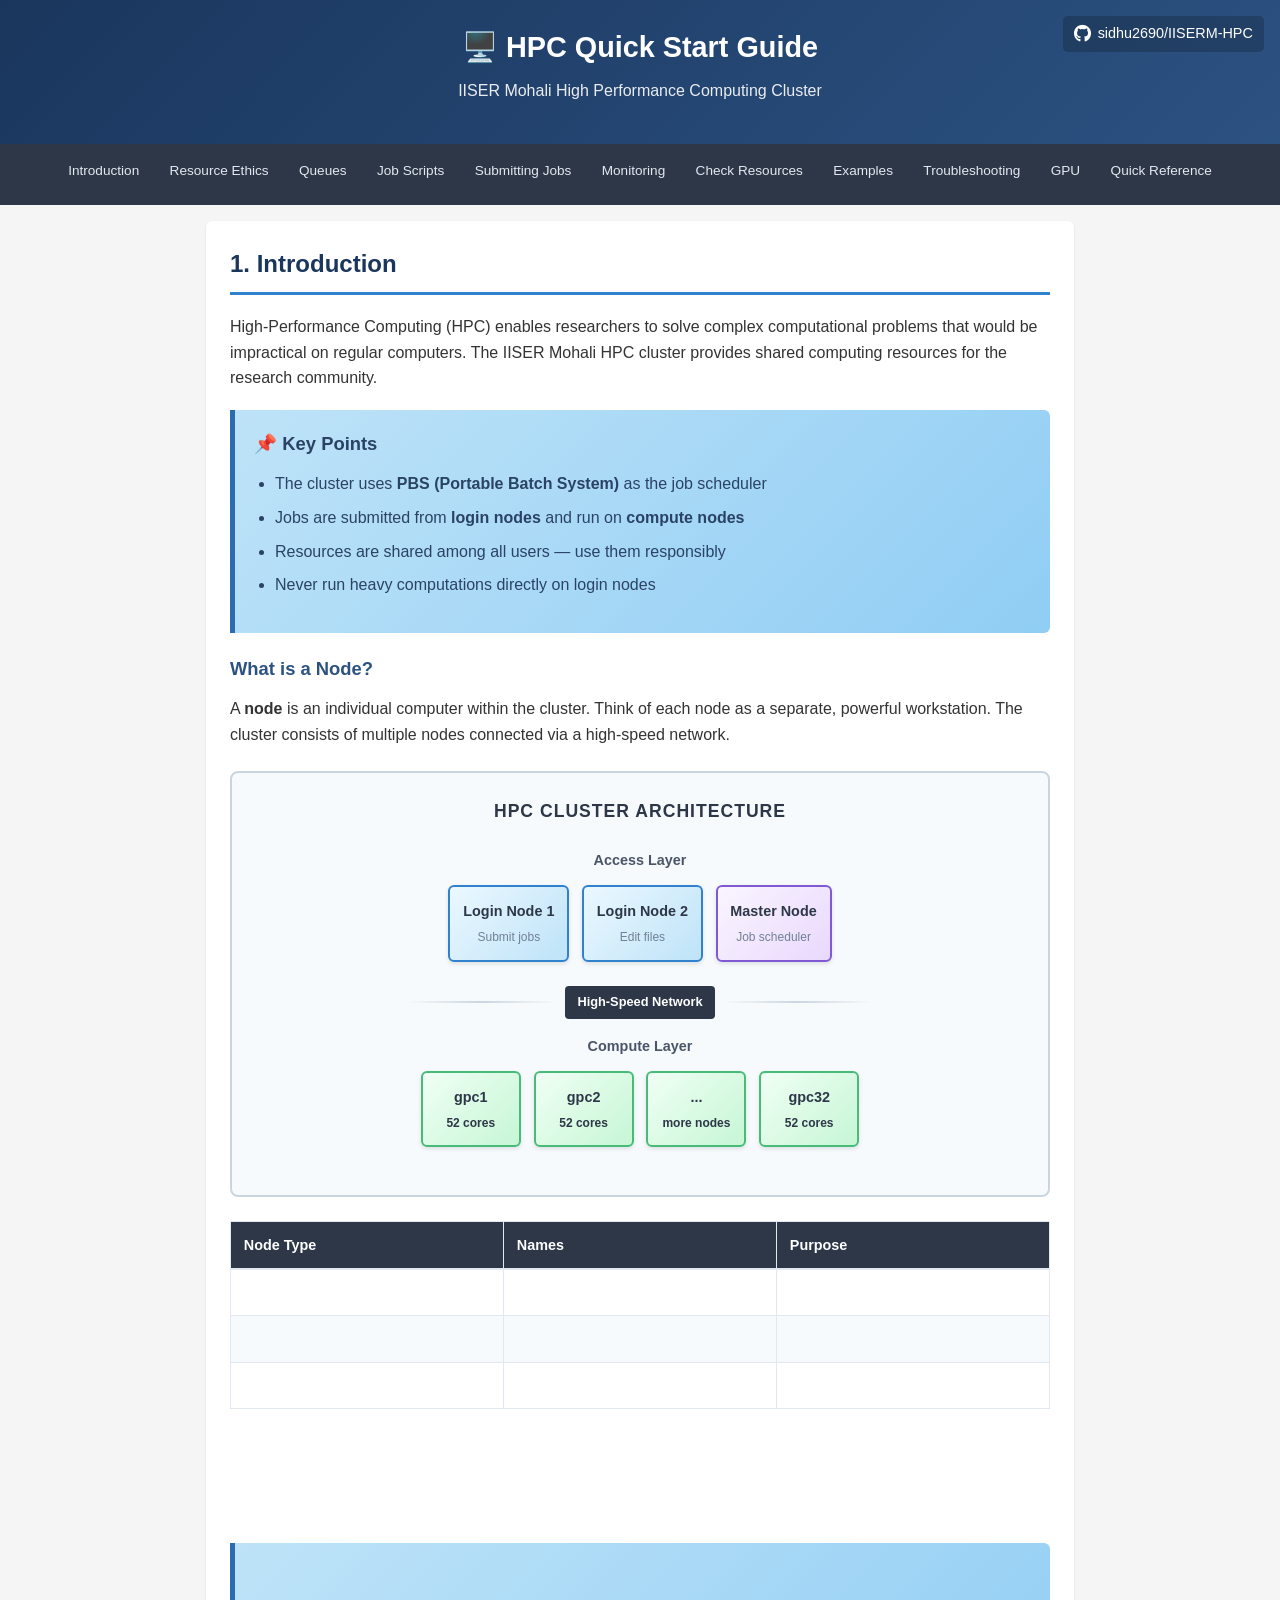
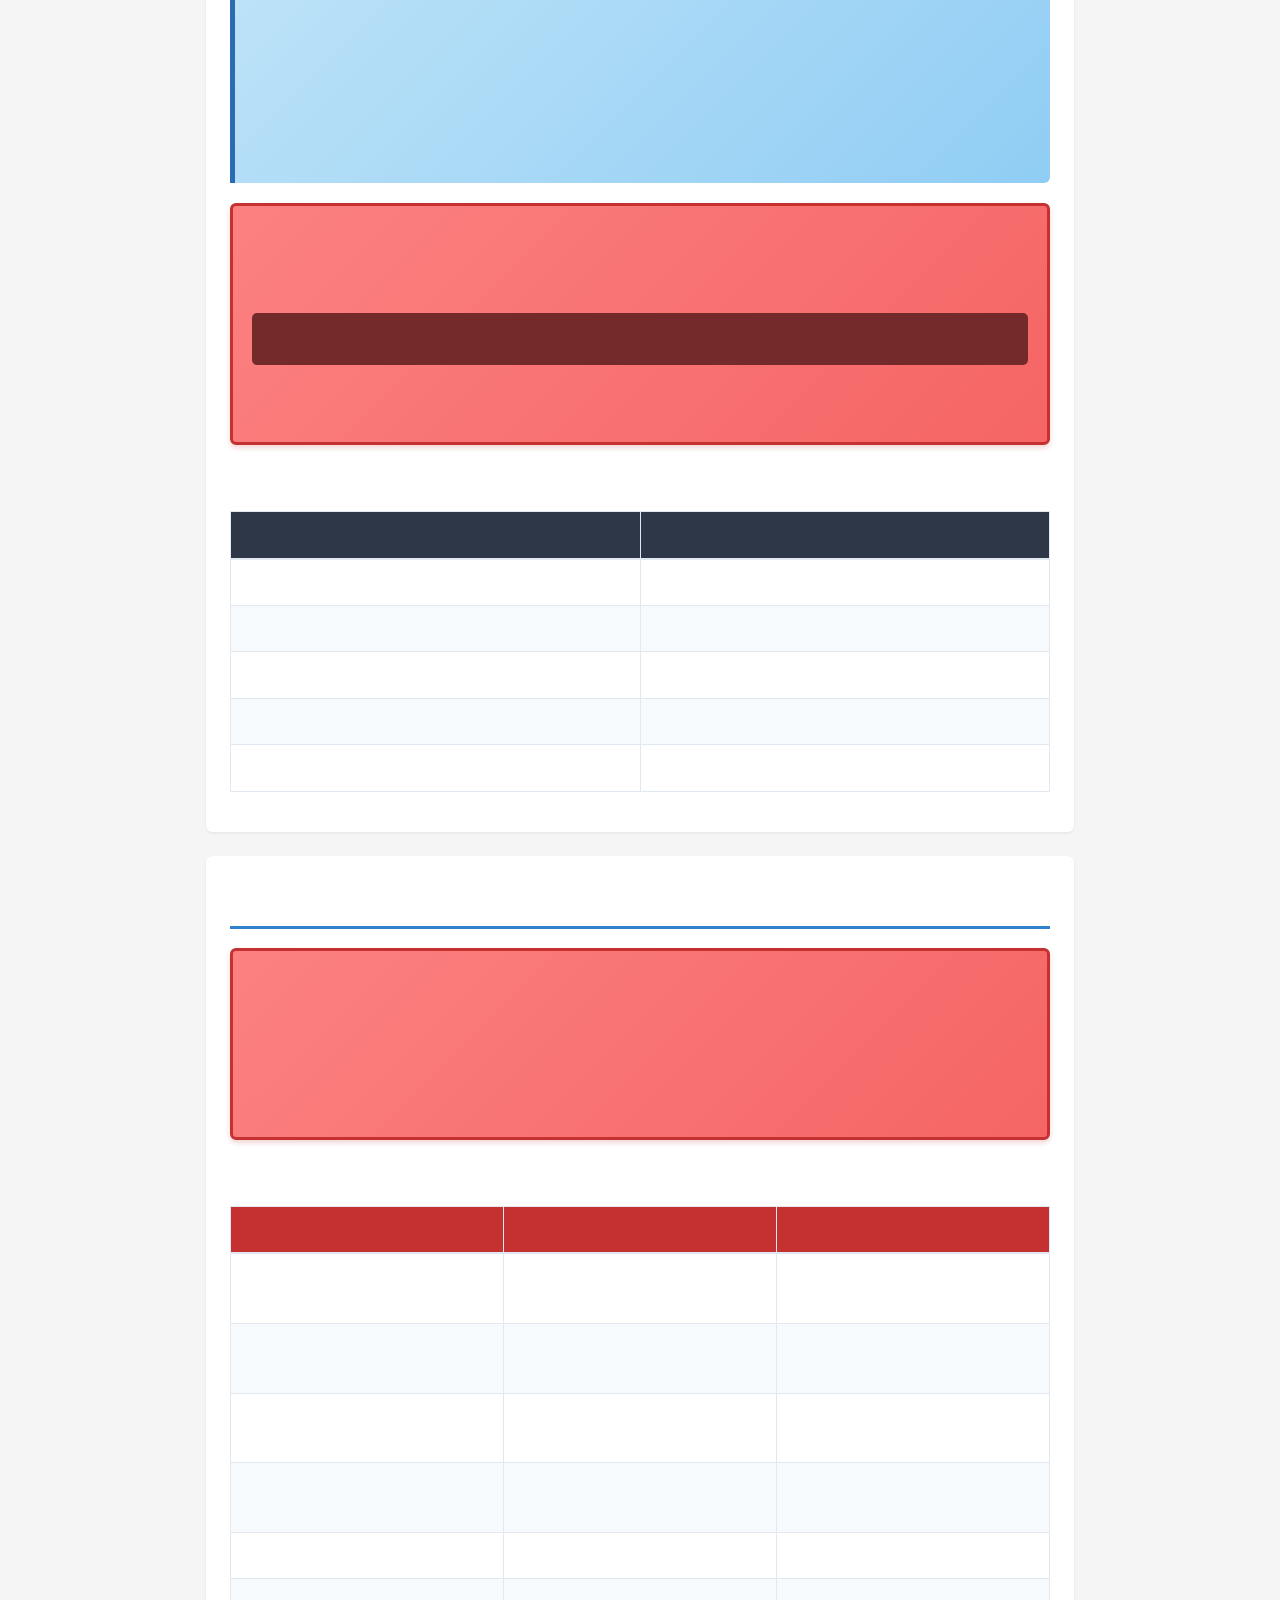
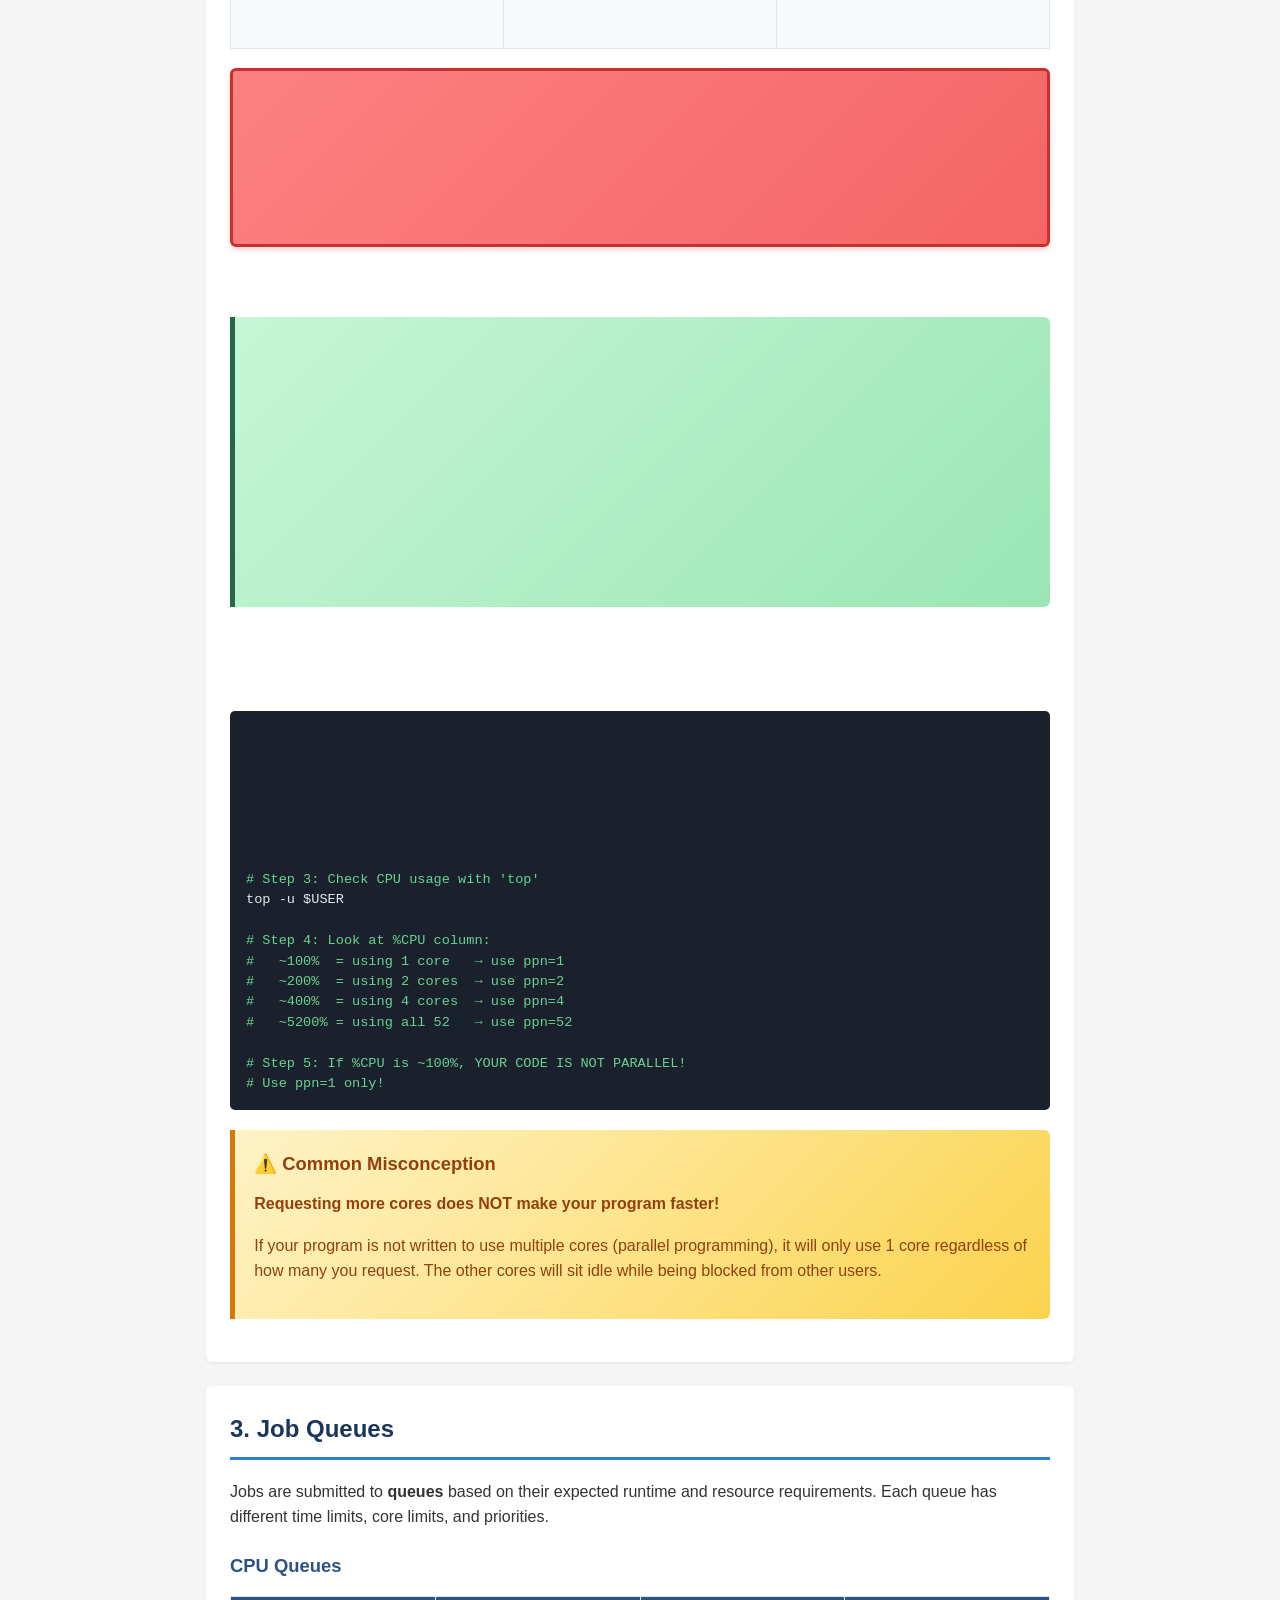
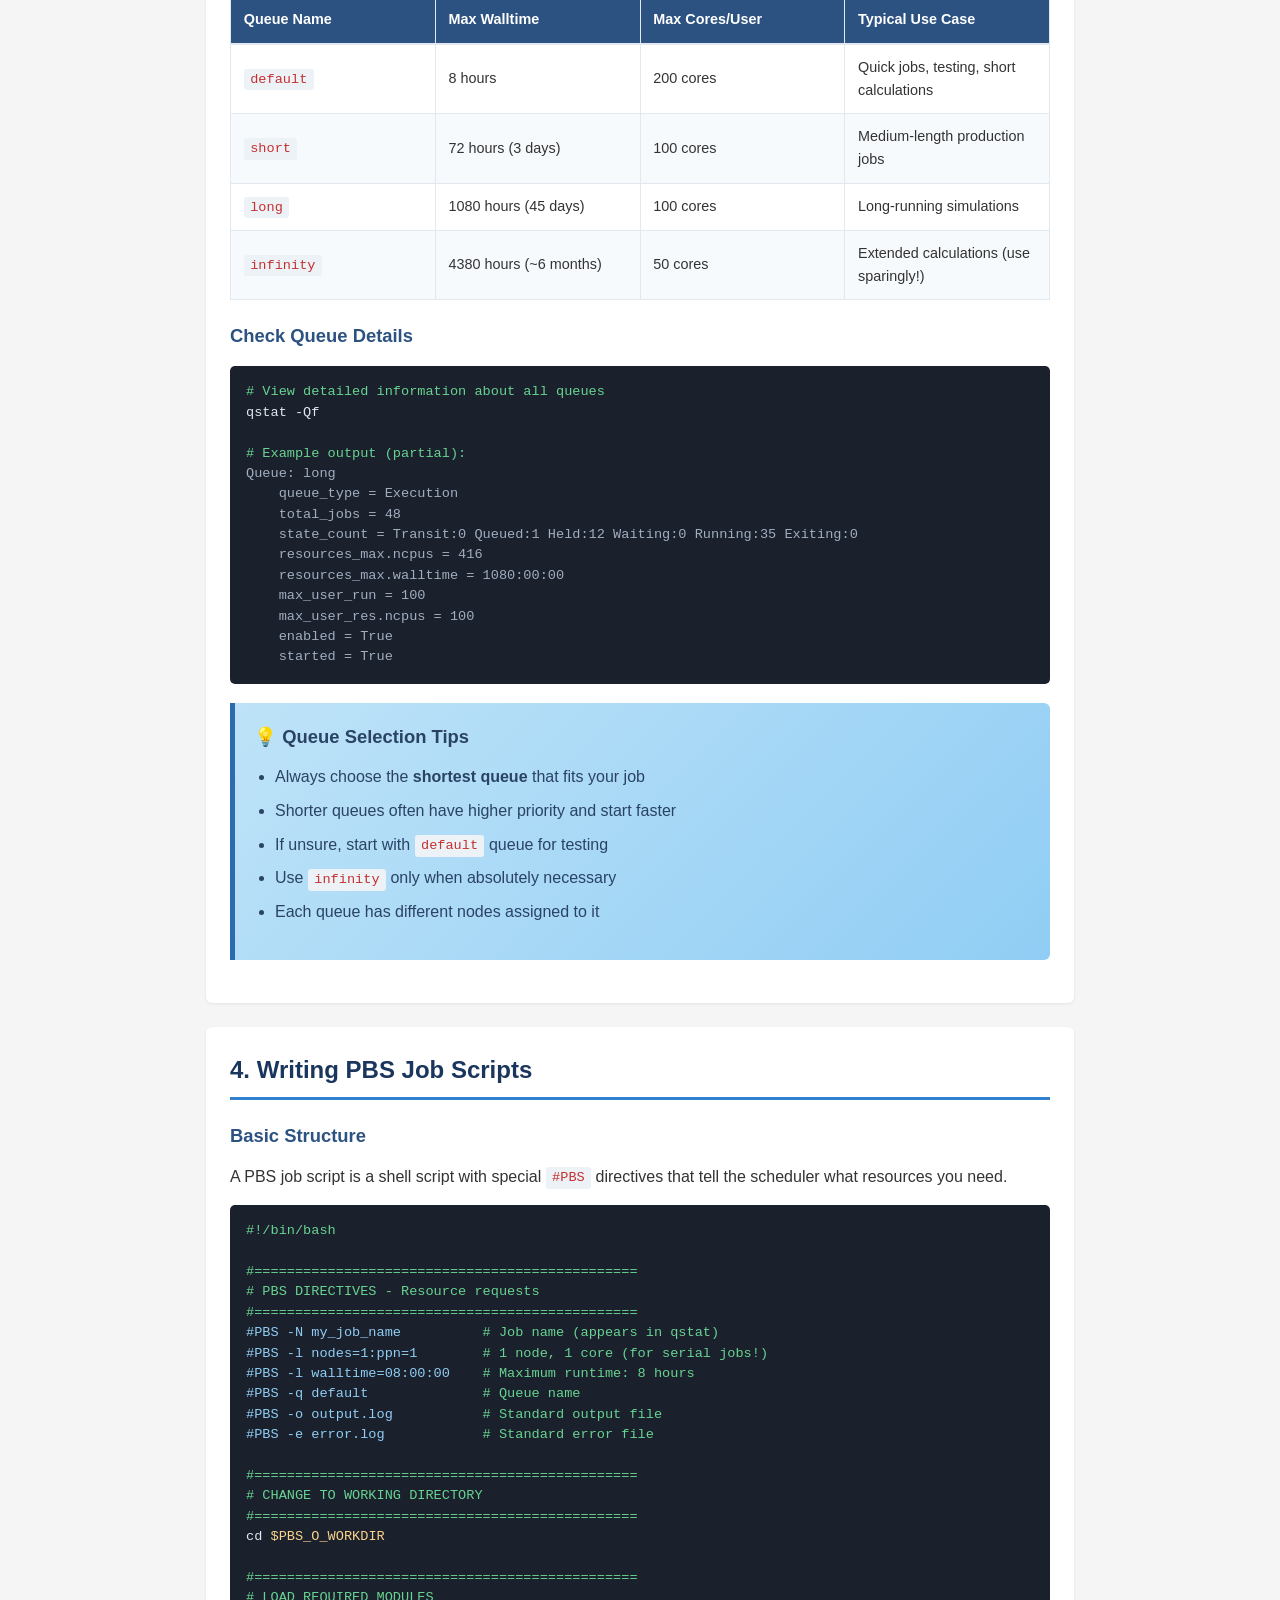
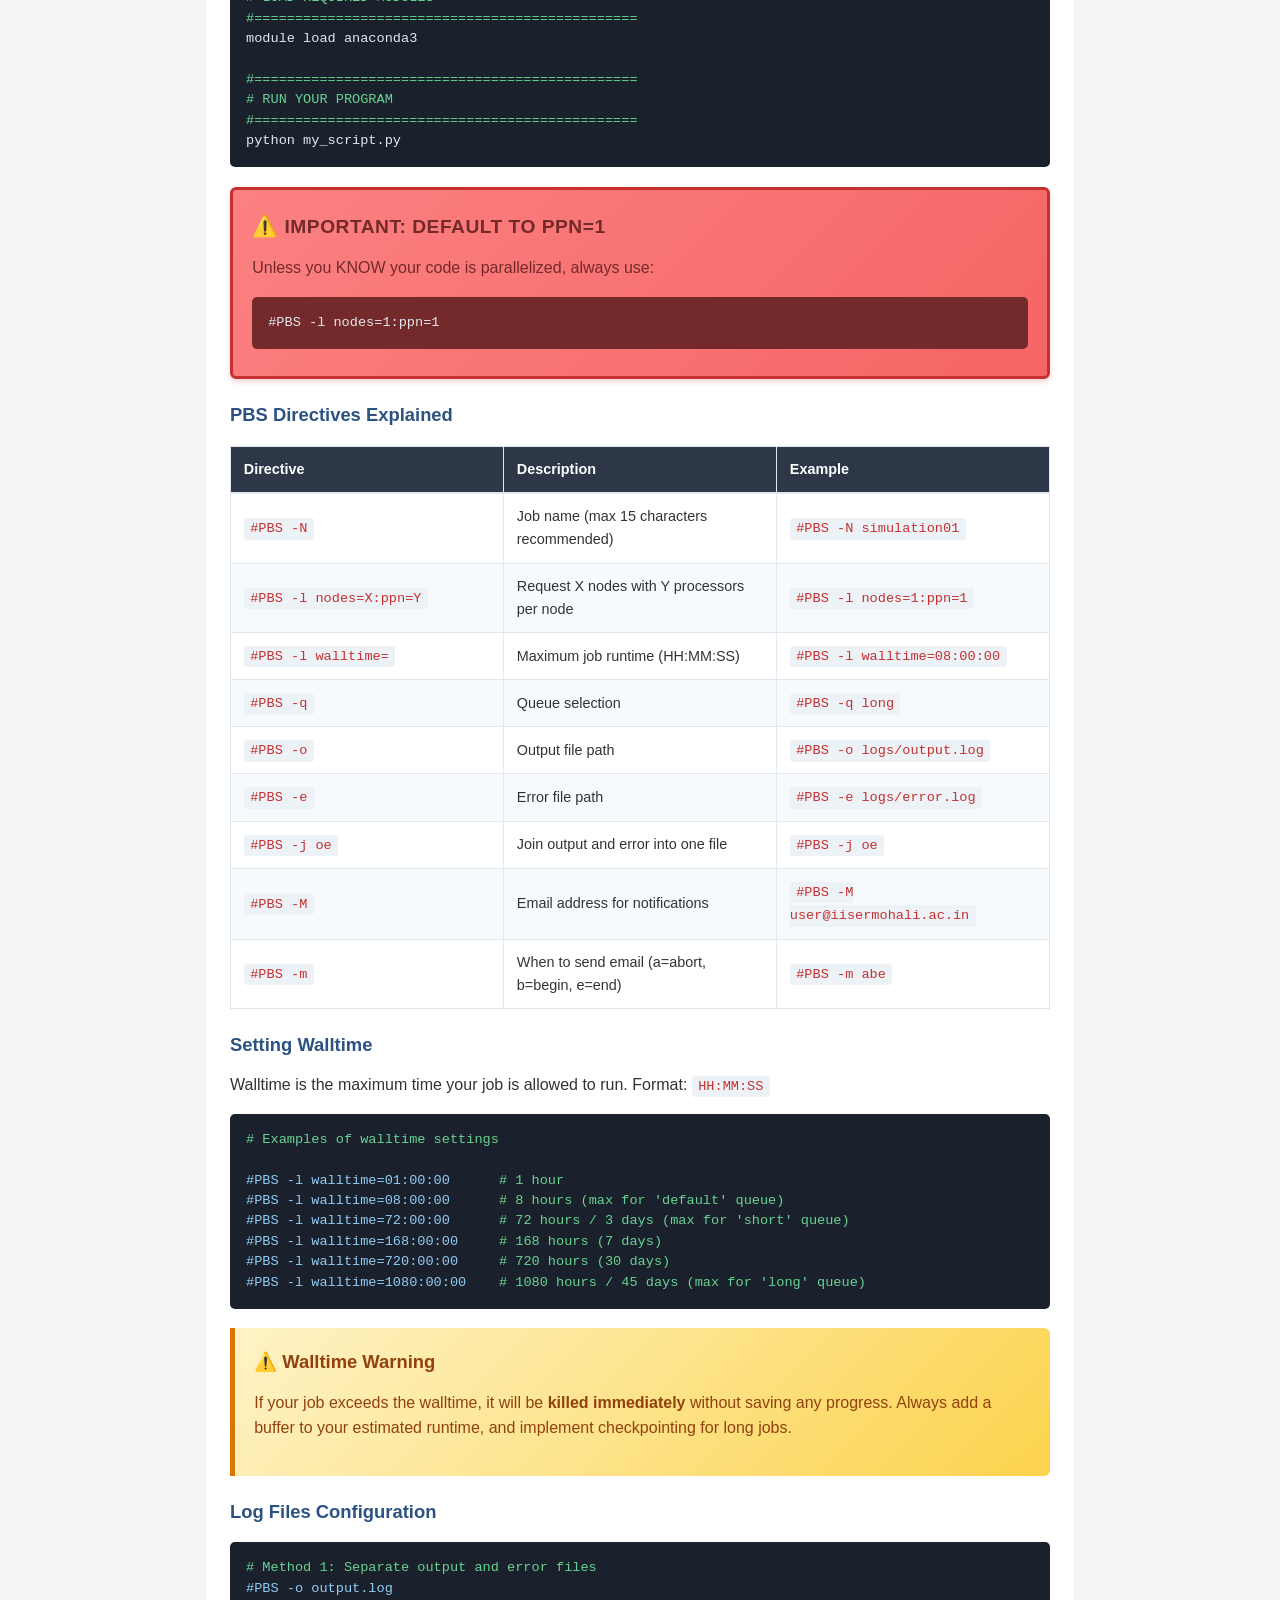
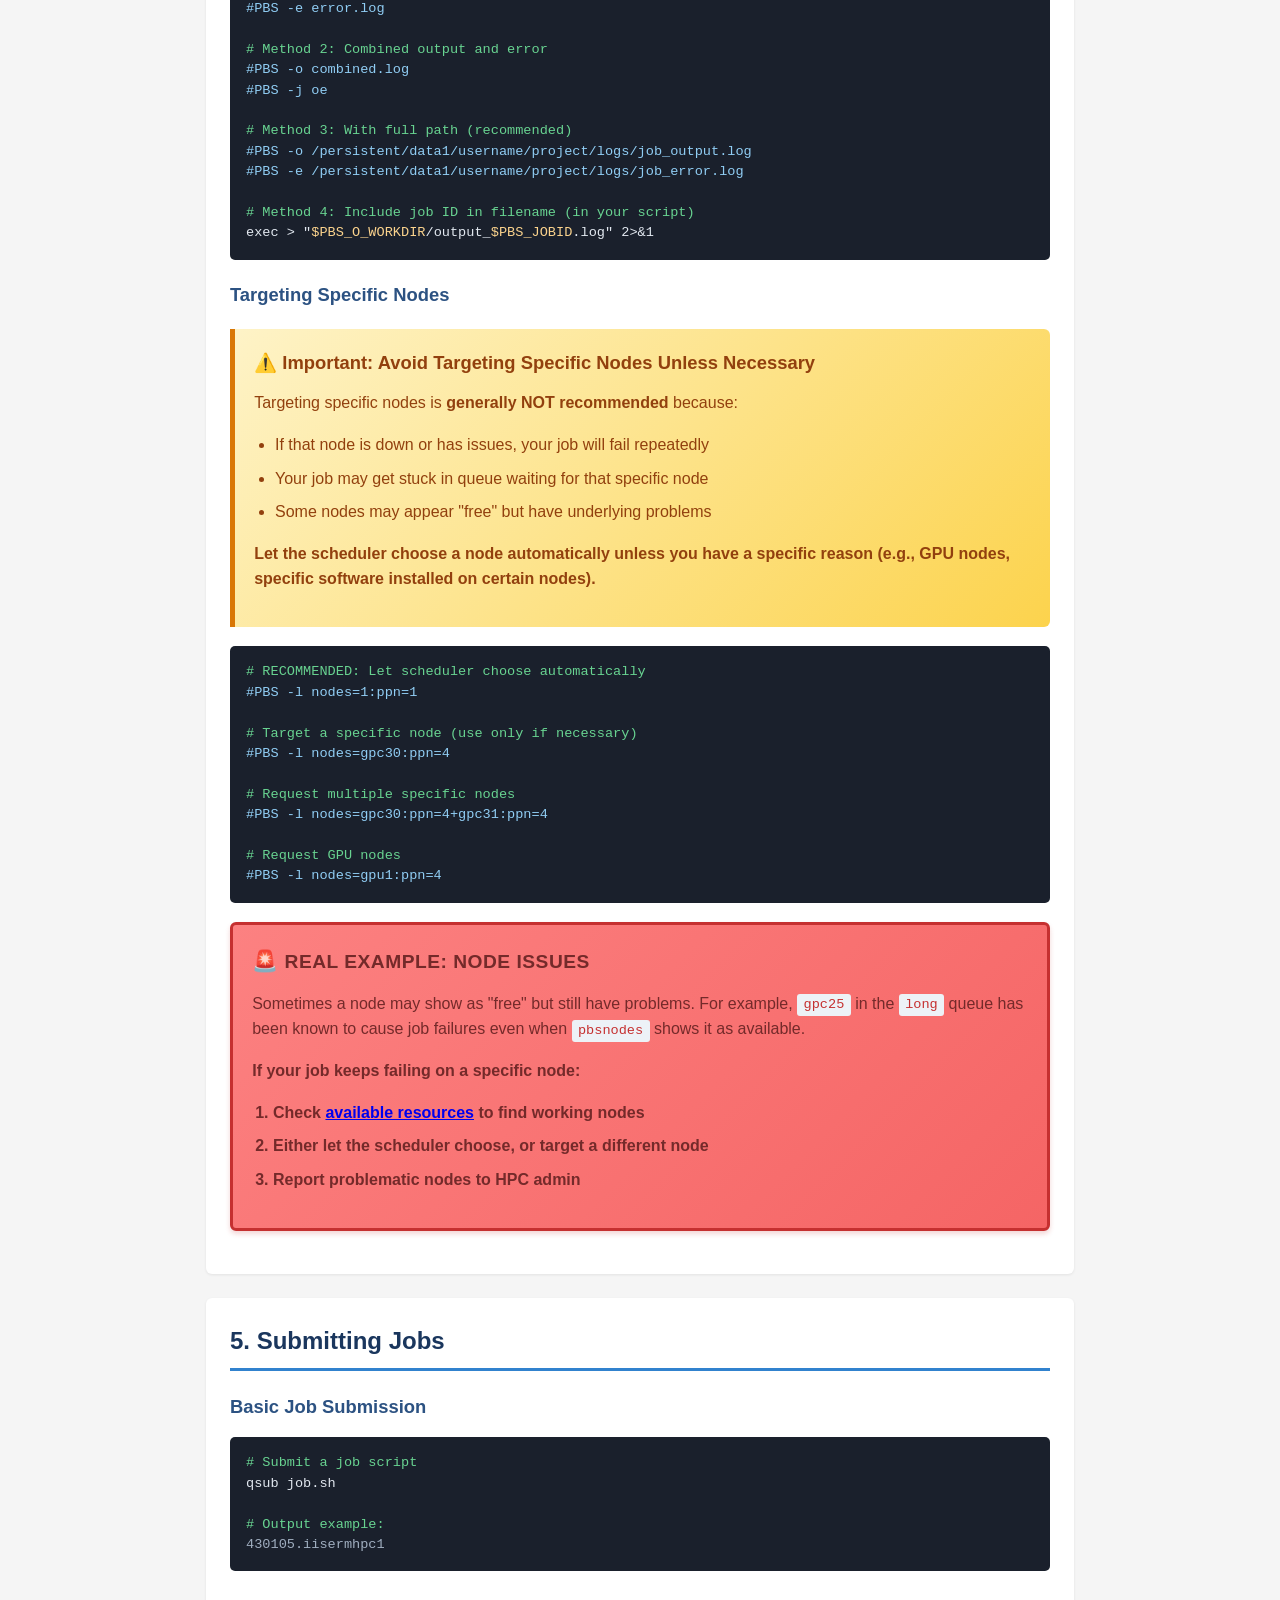
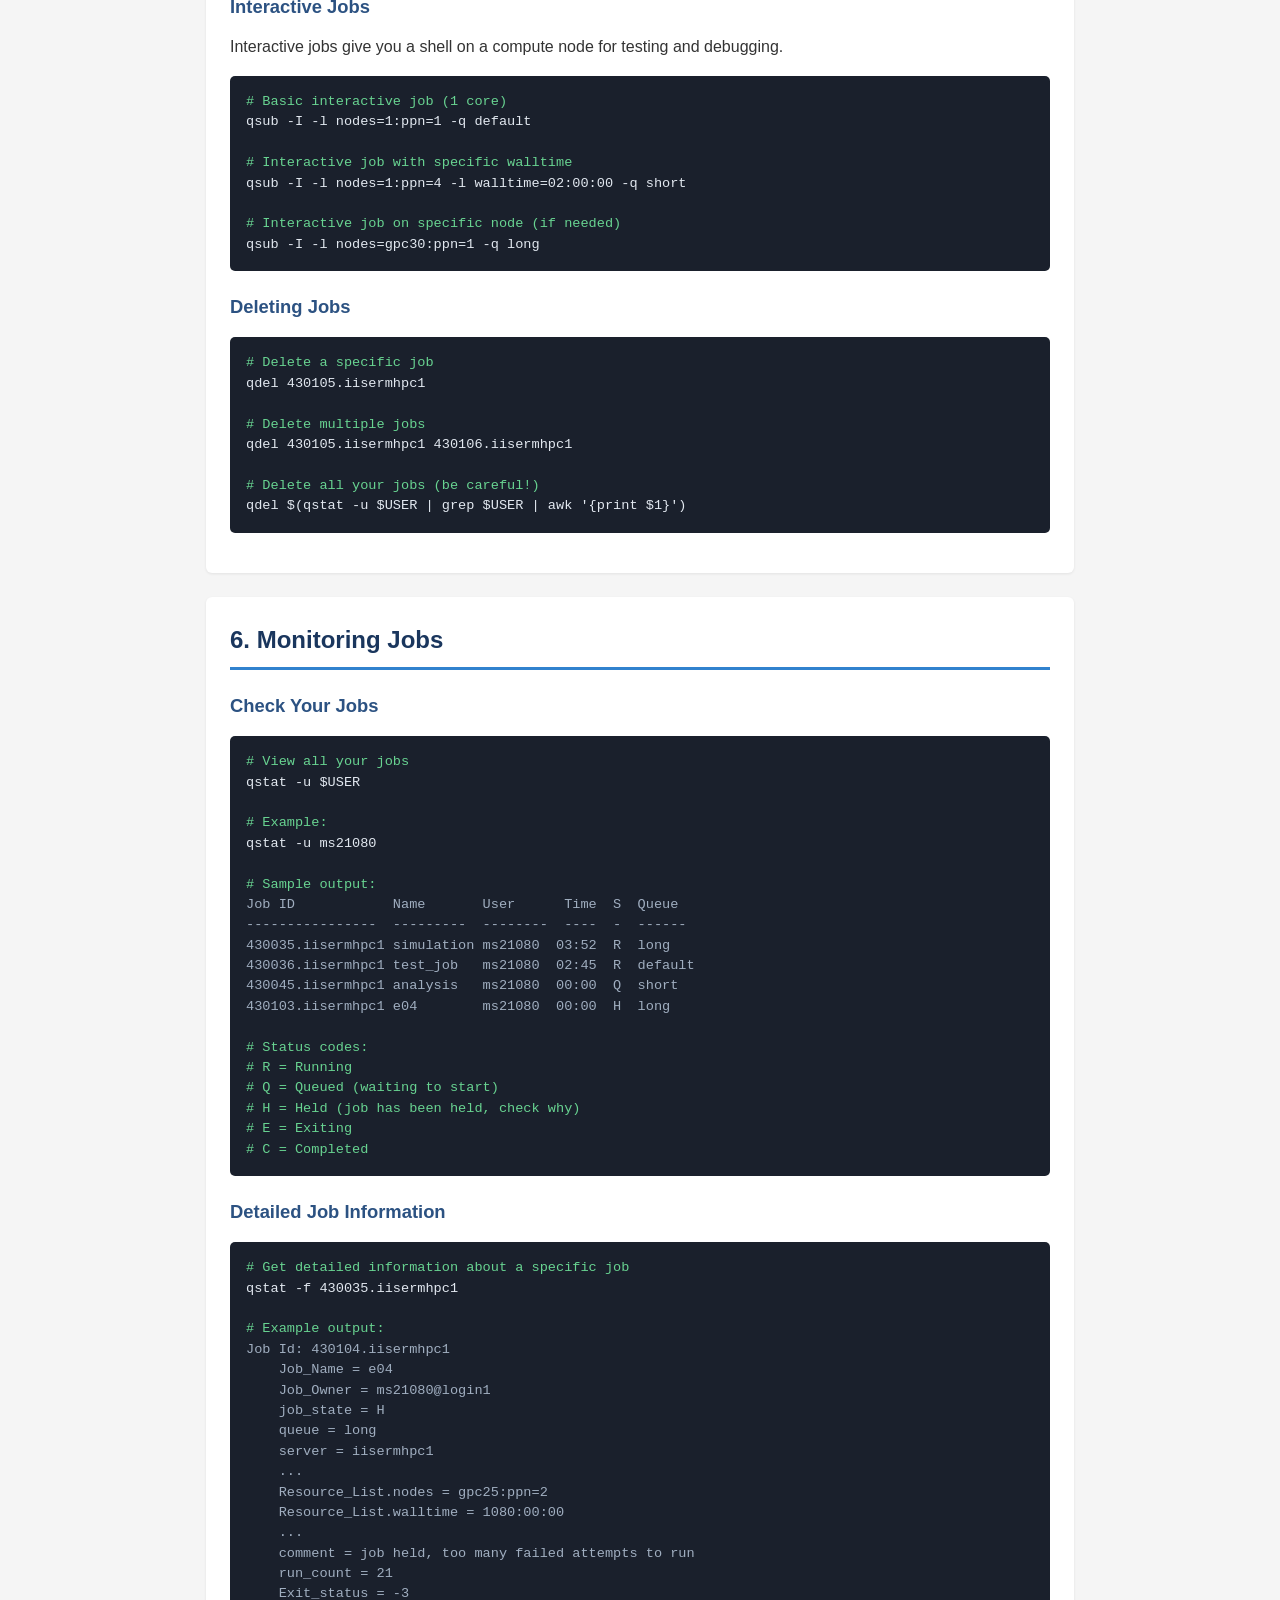
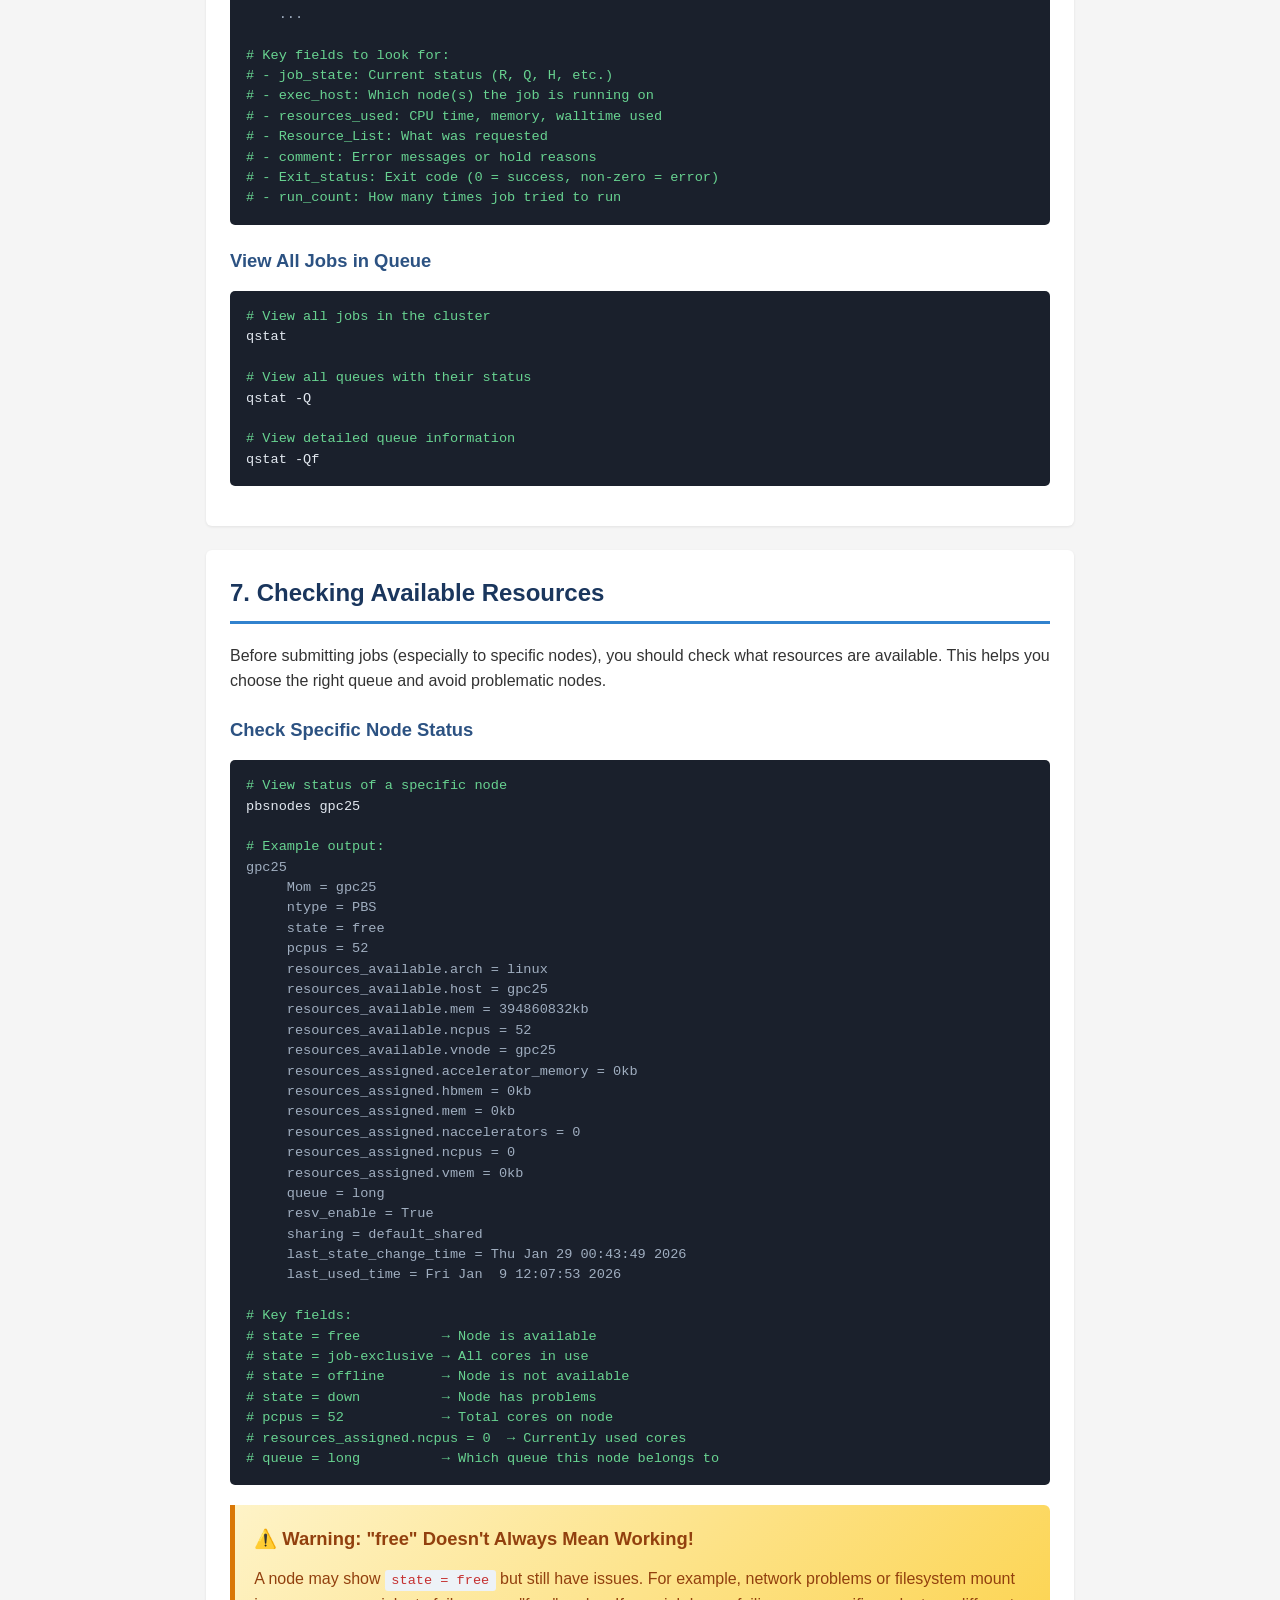
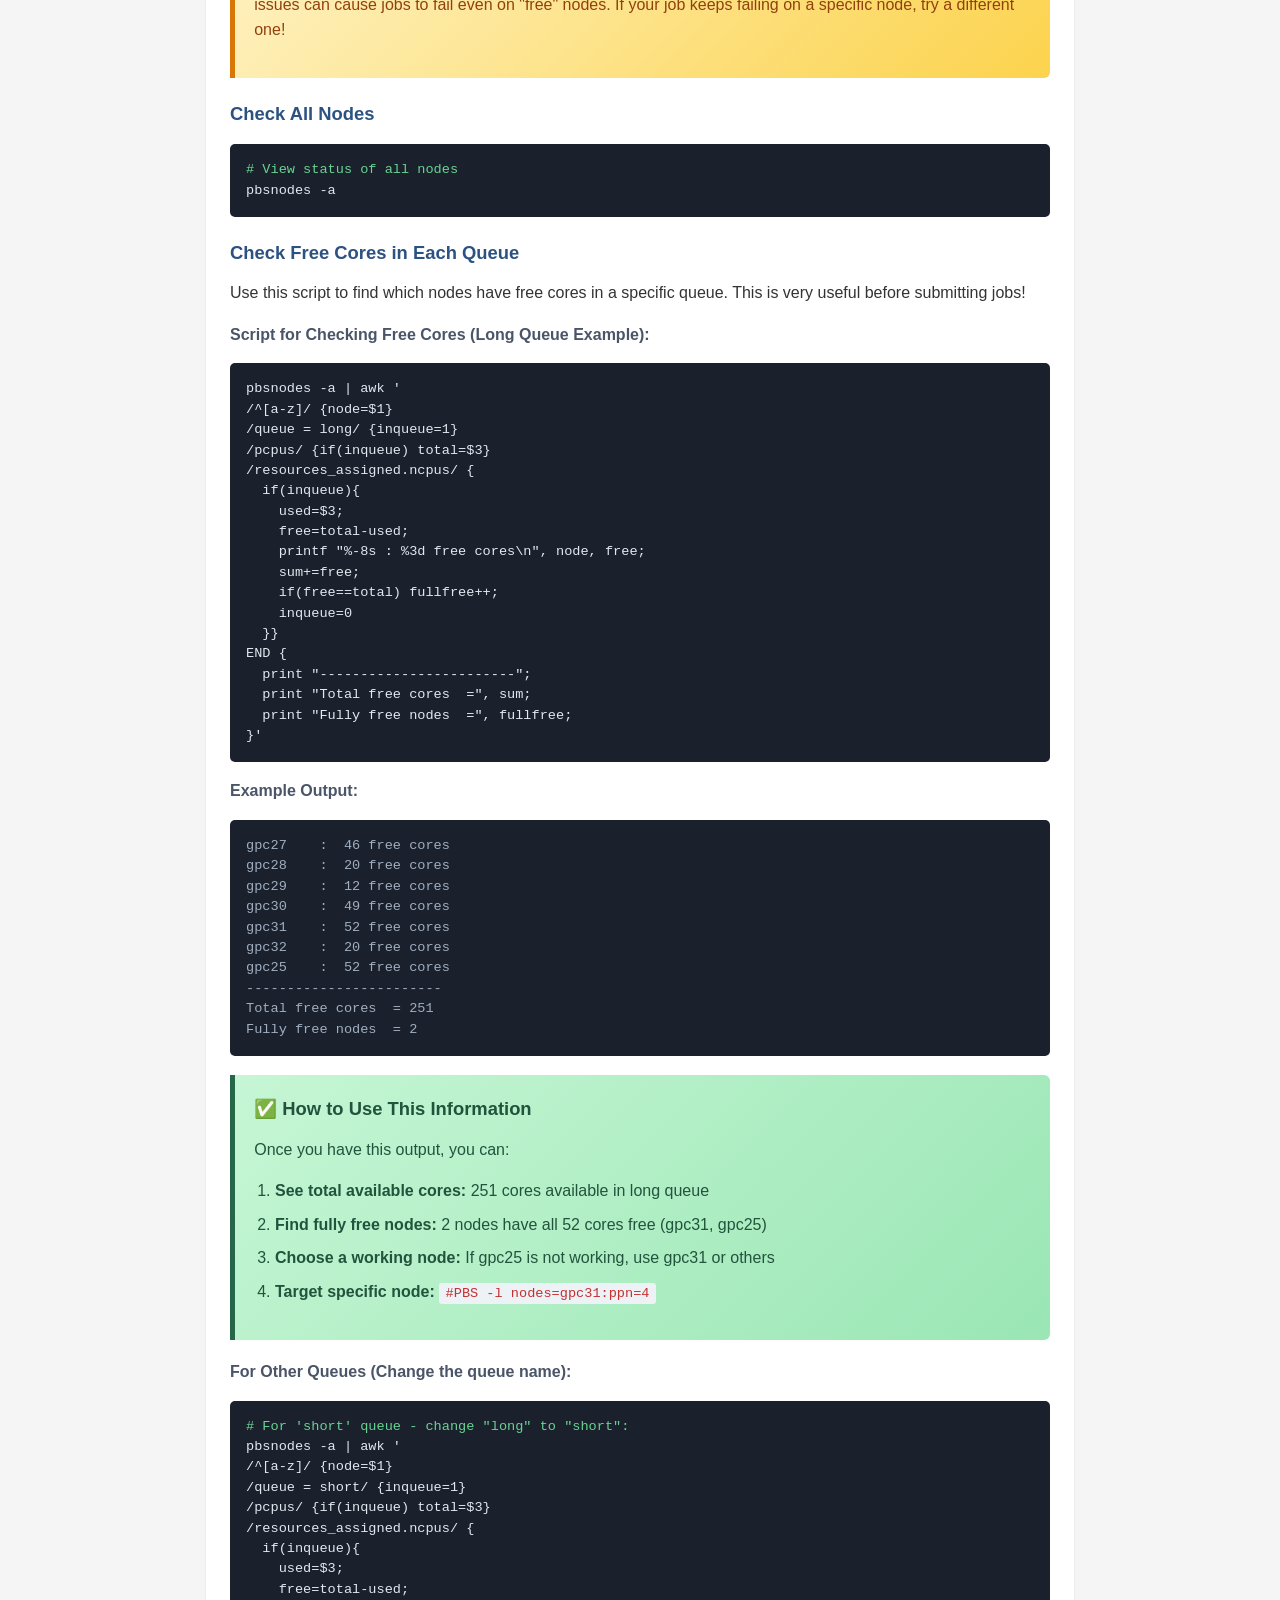
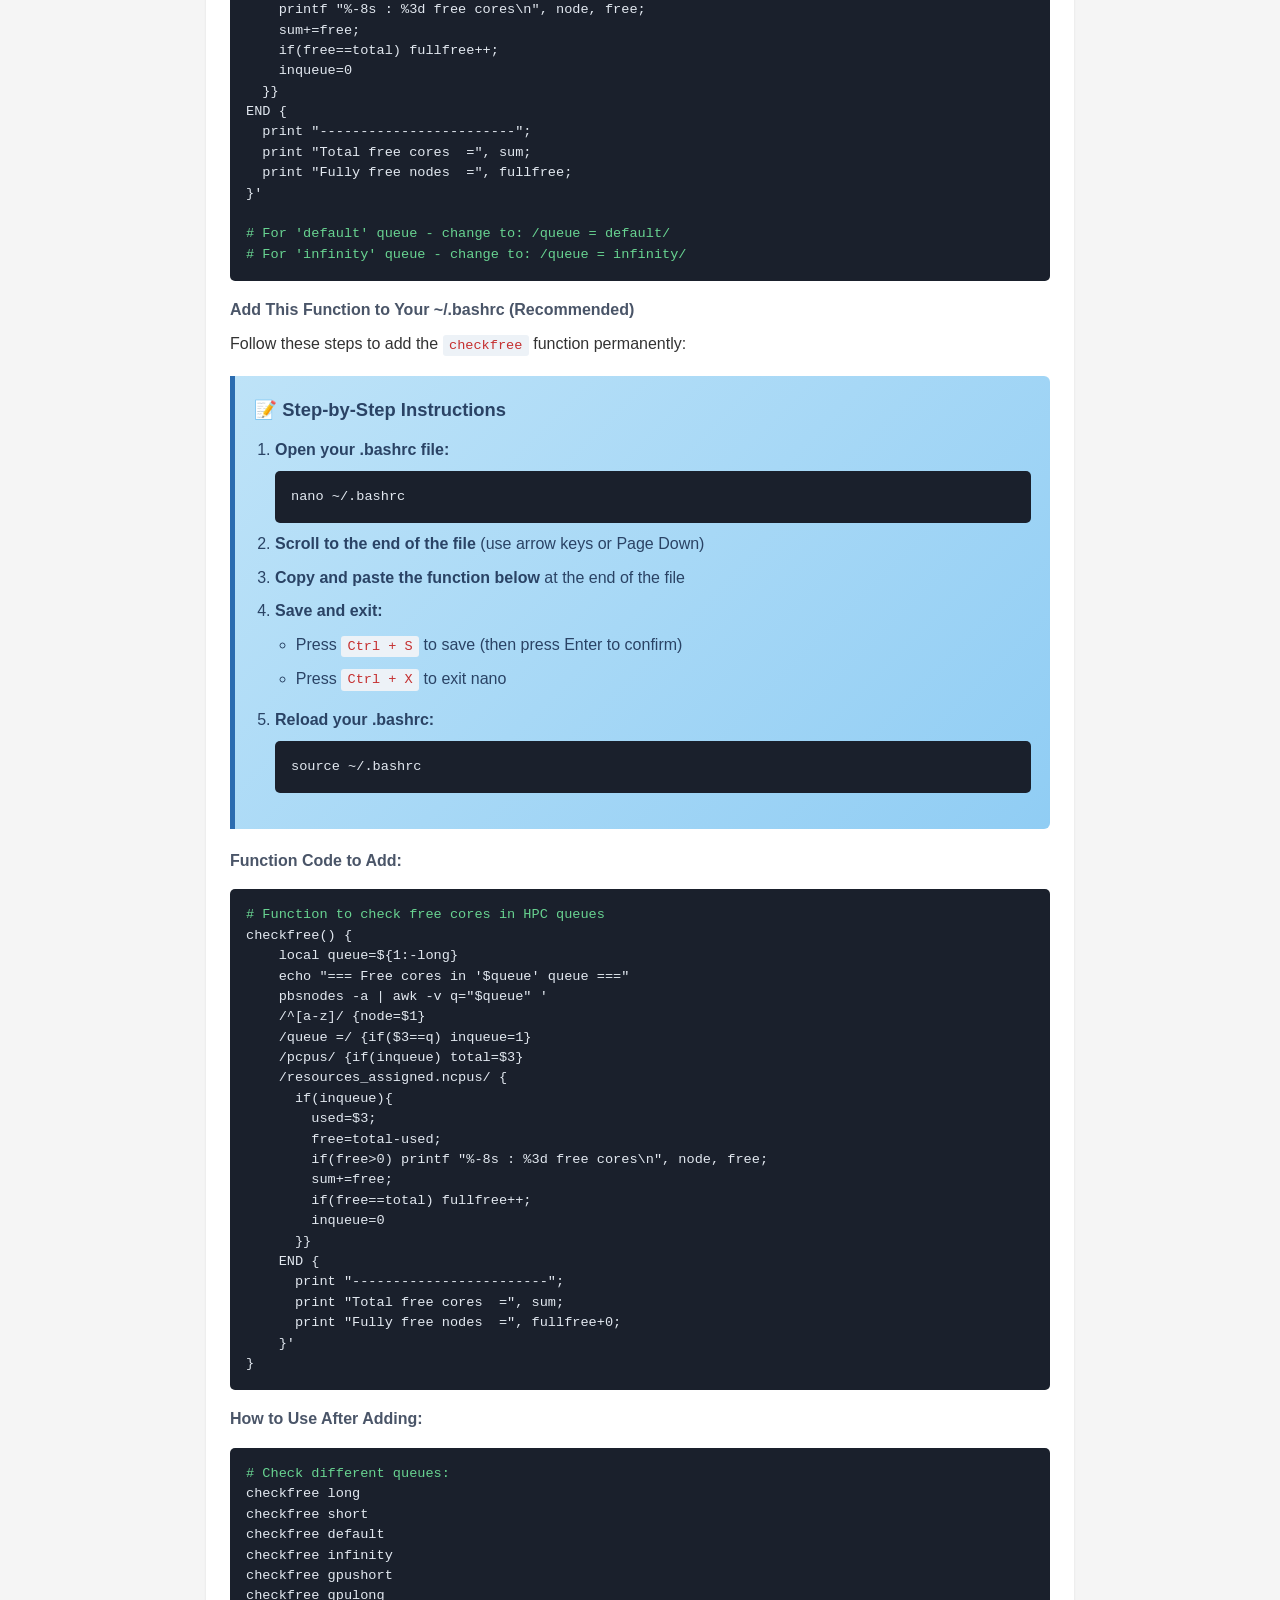
==== commit 575daa84: "Update index.html" ====
--- a/index.html
+++ b/index.html
@@ -1838,7 +1838,6 @@
 
 <span class="comment"># Key columns to check:</span>
 <span class="comment"># - GPU: GPU index (0, 1, 2, 3)</span>
-<span class="comment"># - Temp: Temperature (°C) - should be under 80°C</span>
 <span class="comment"># - Memory-Usage: VRAM used / total</span>
 <span class="comment"># - GPU-Util: Current GPU utilization percentage</span>
 
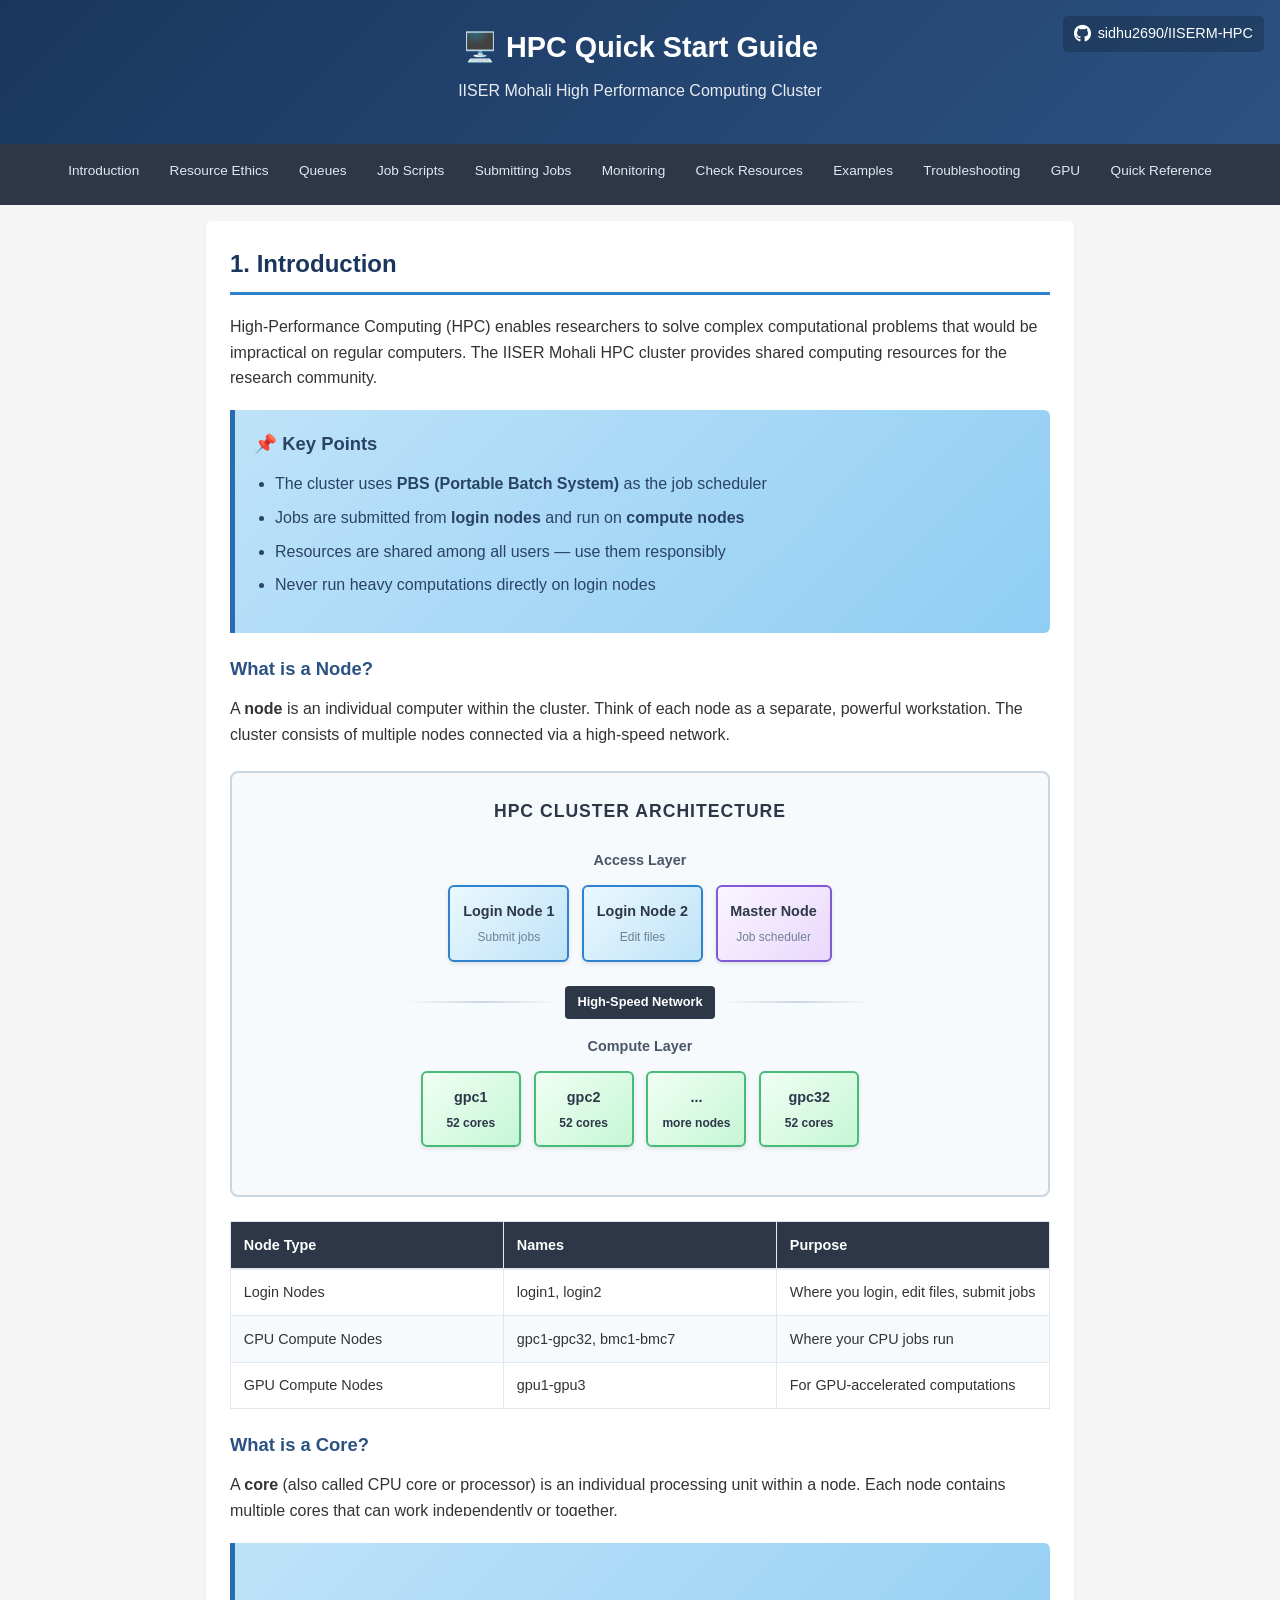
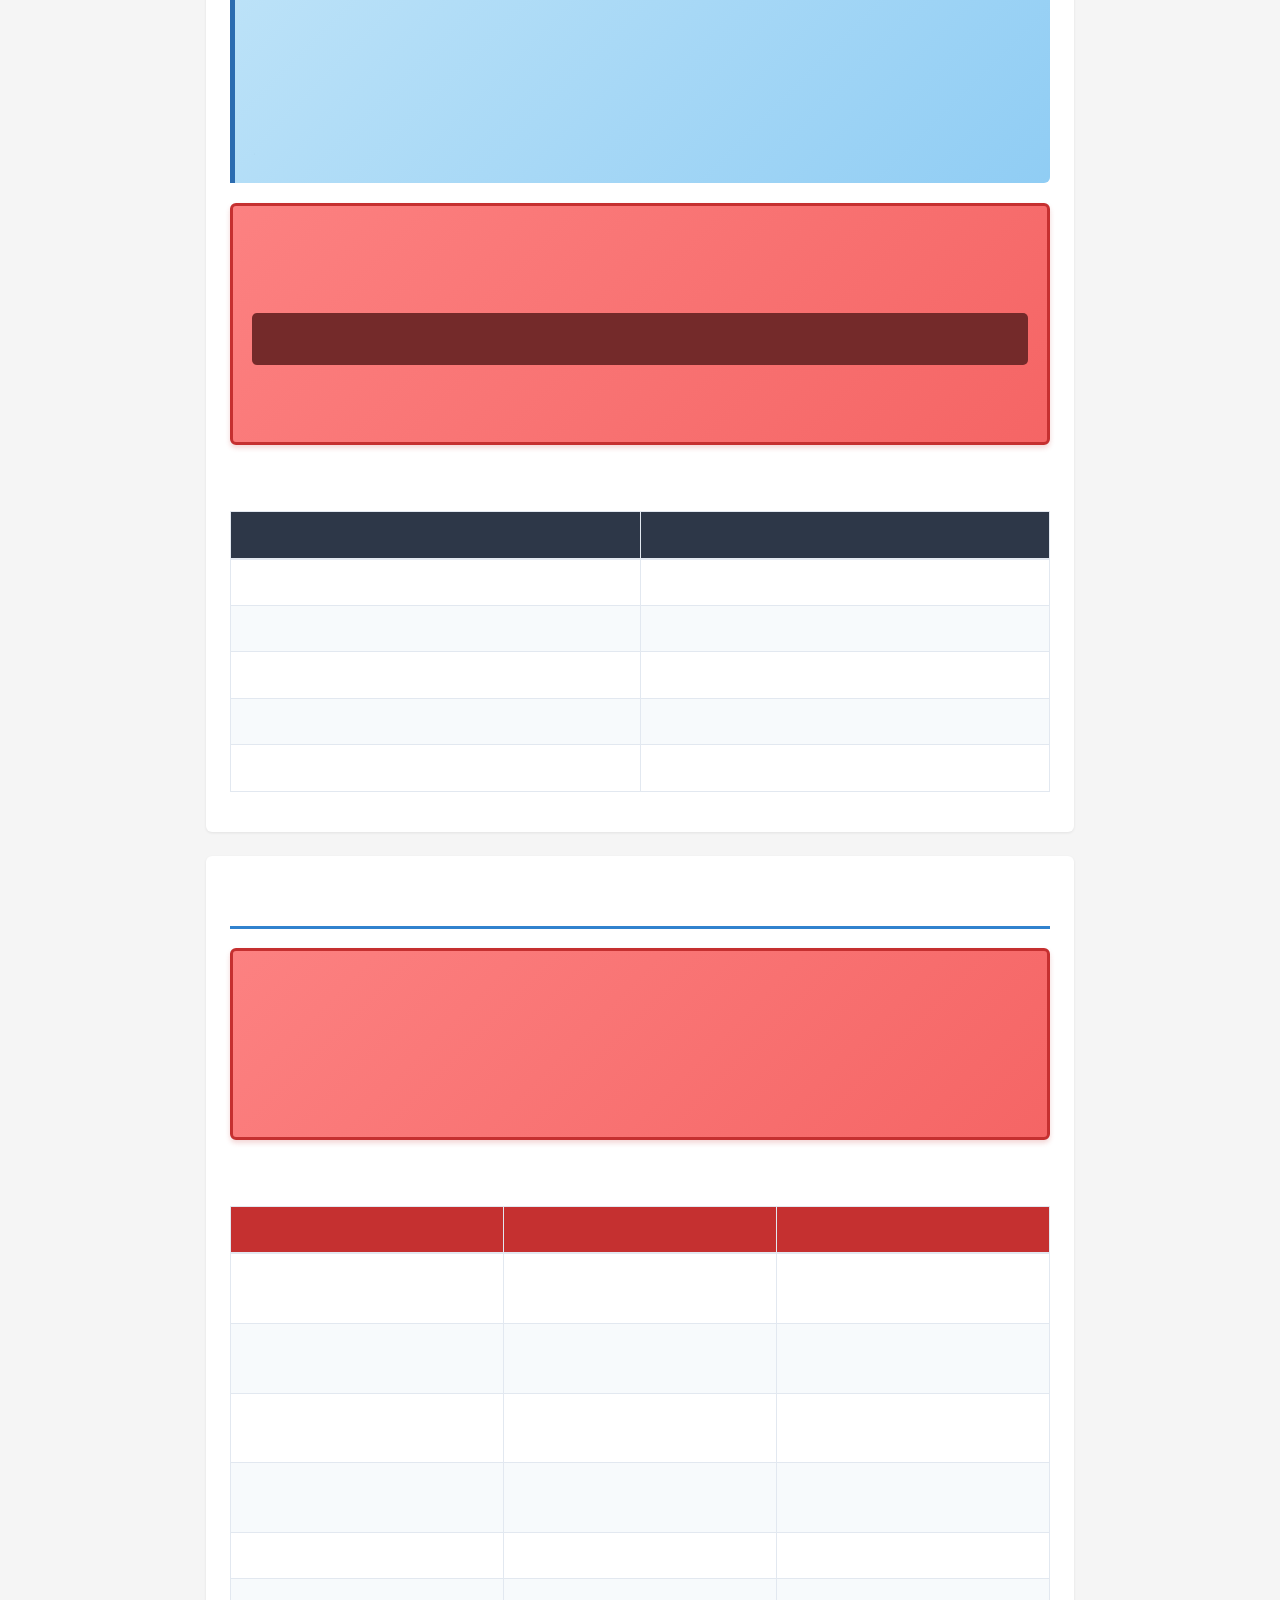
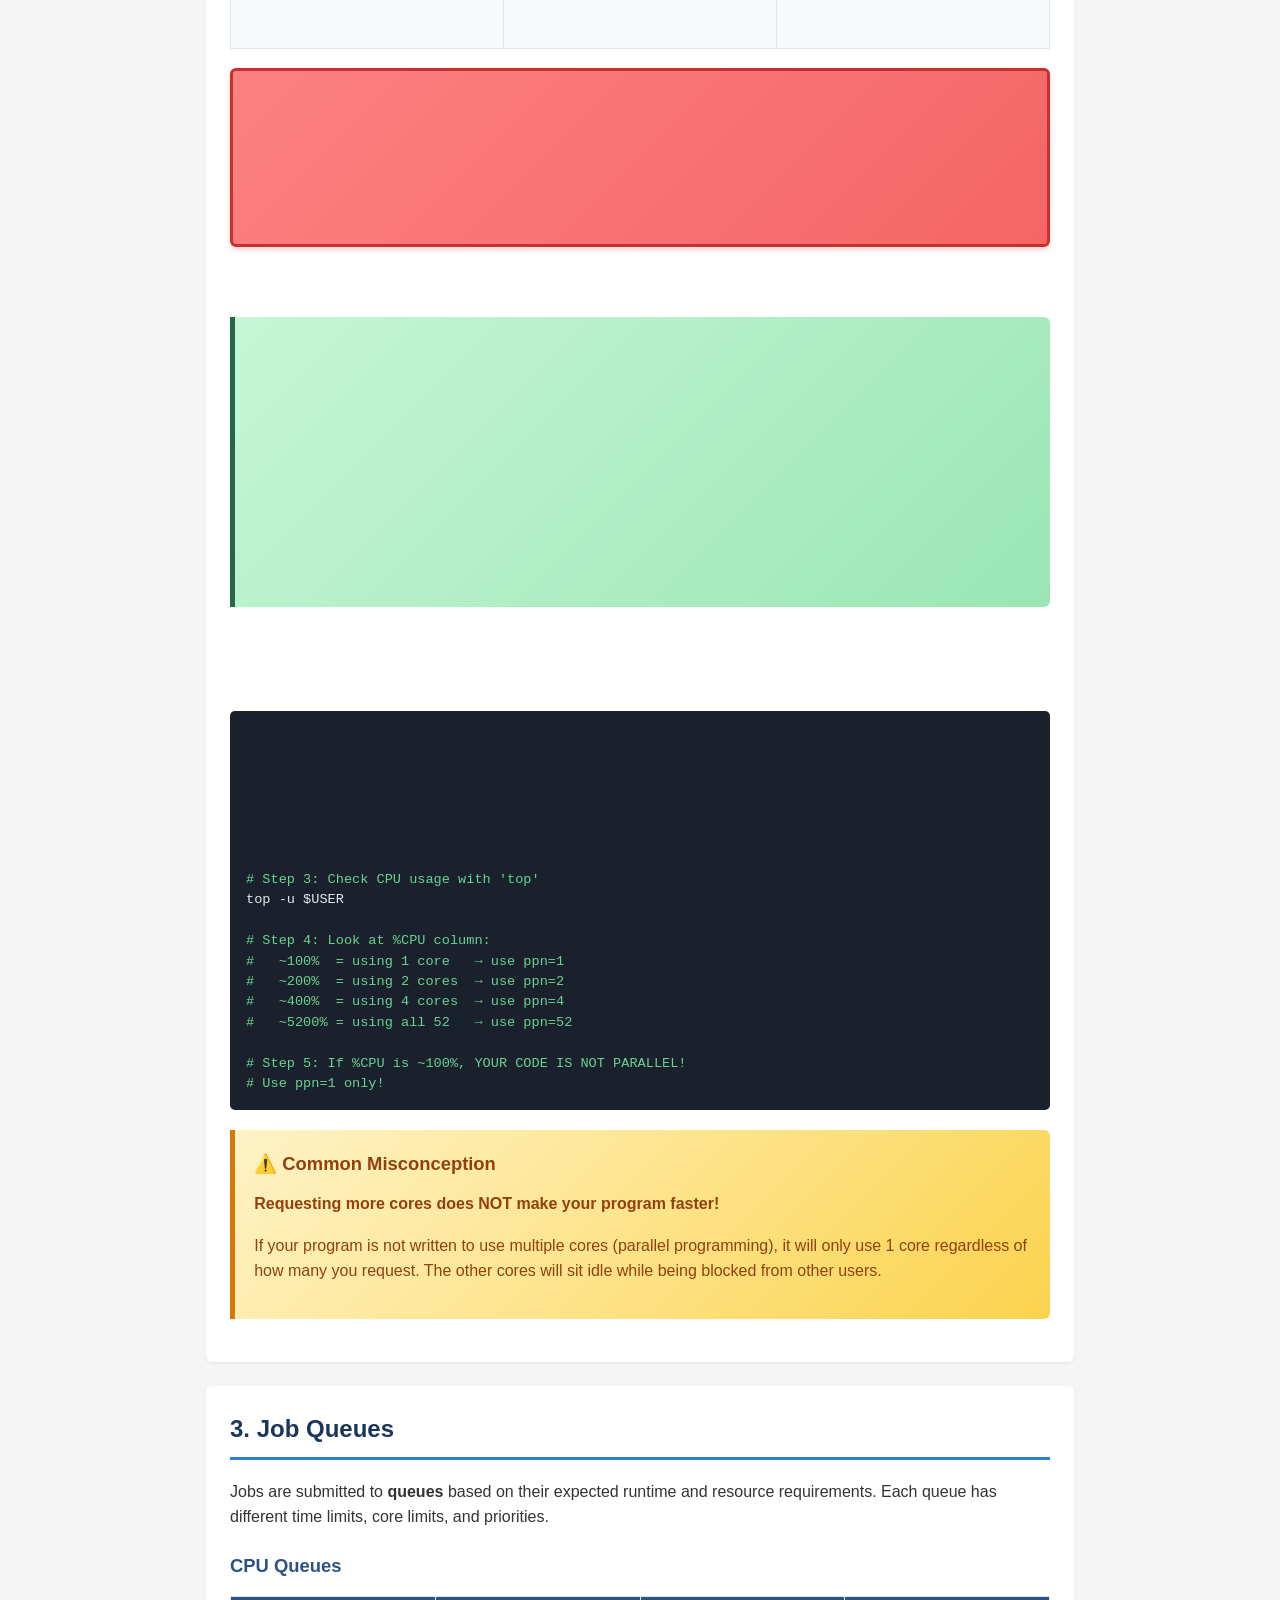
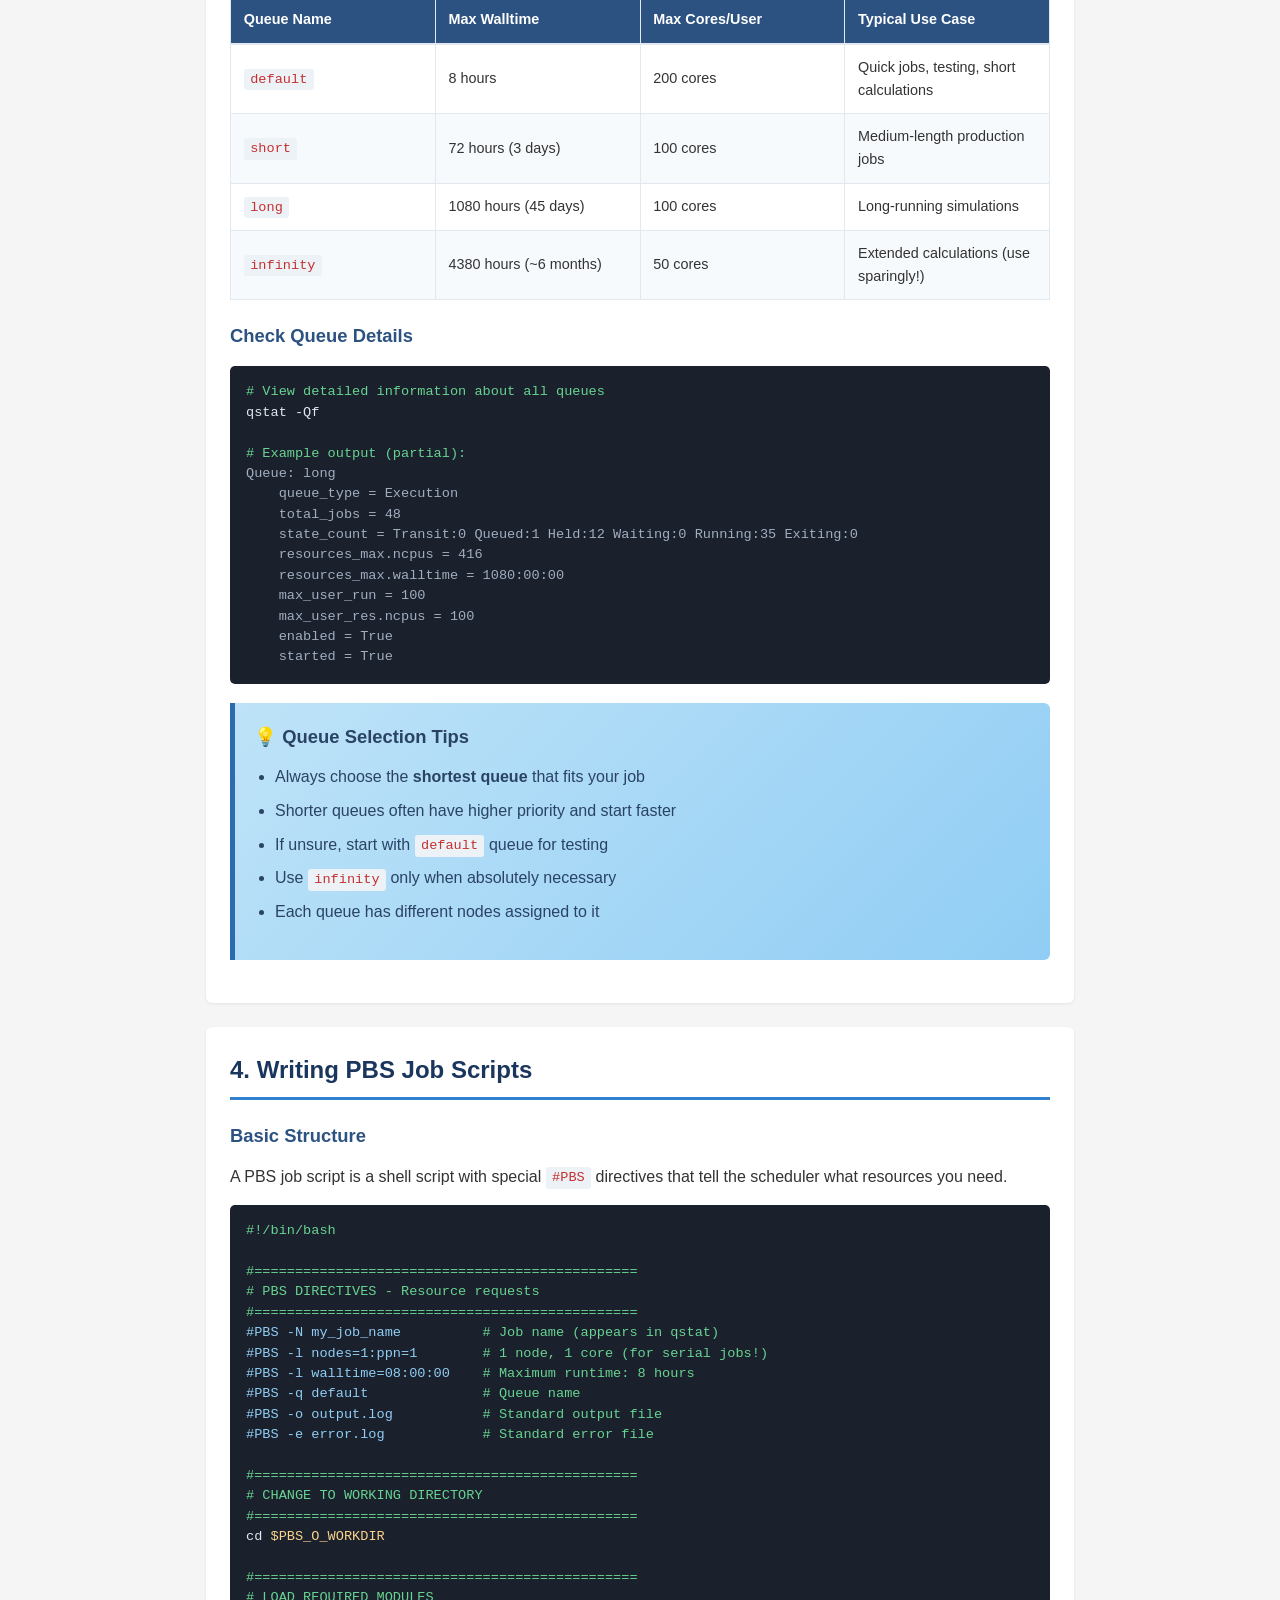
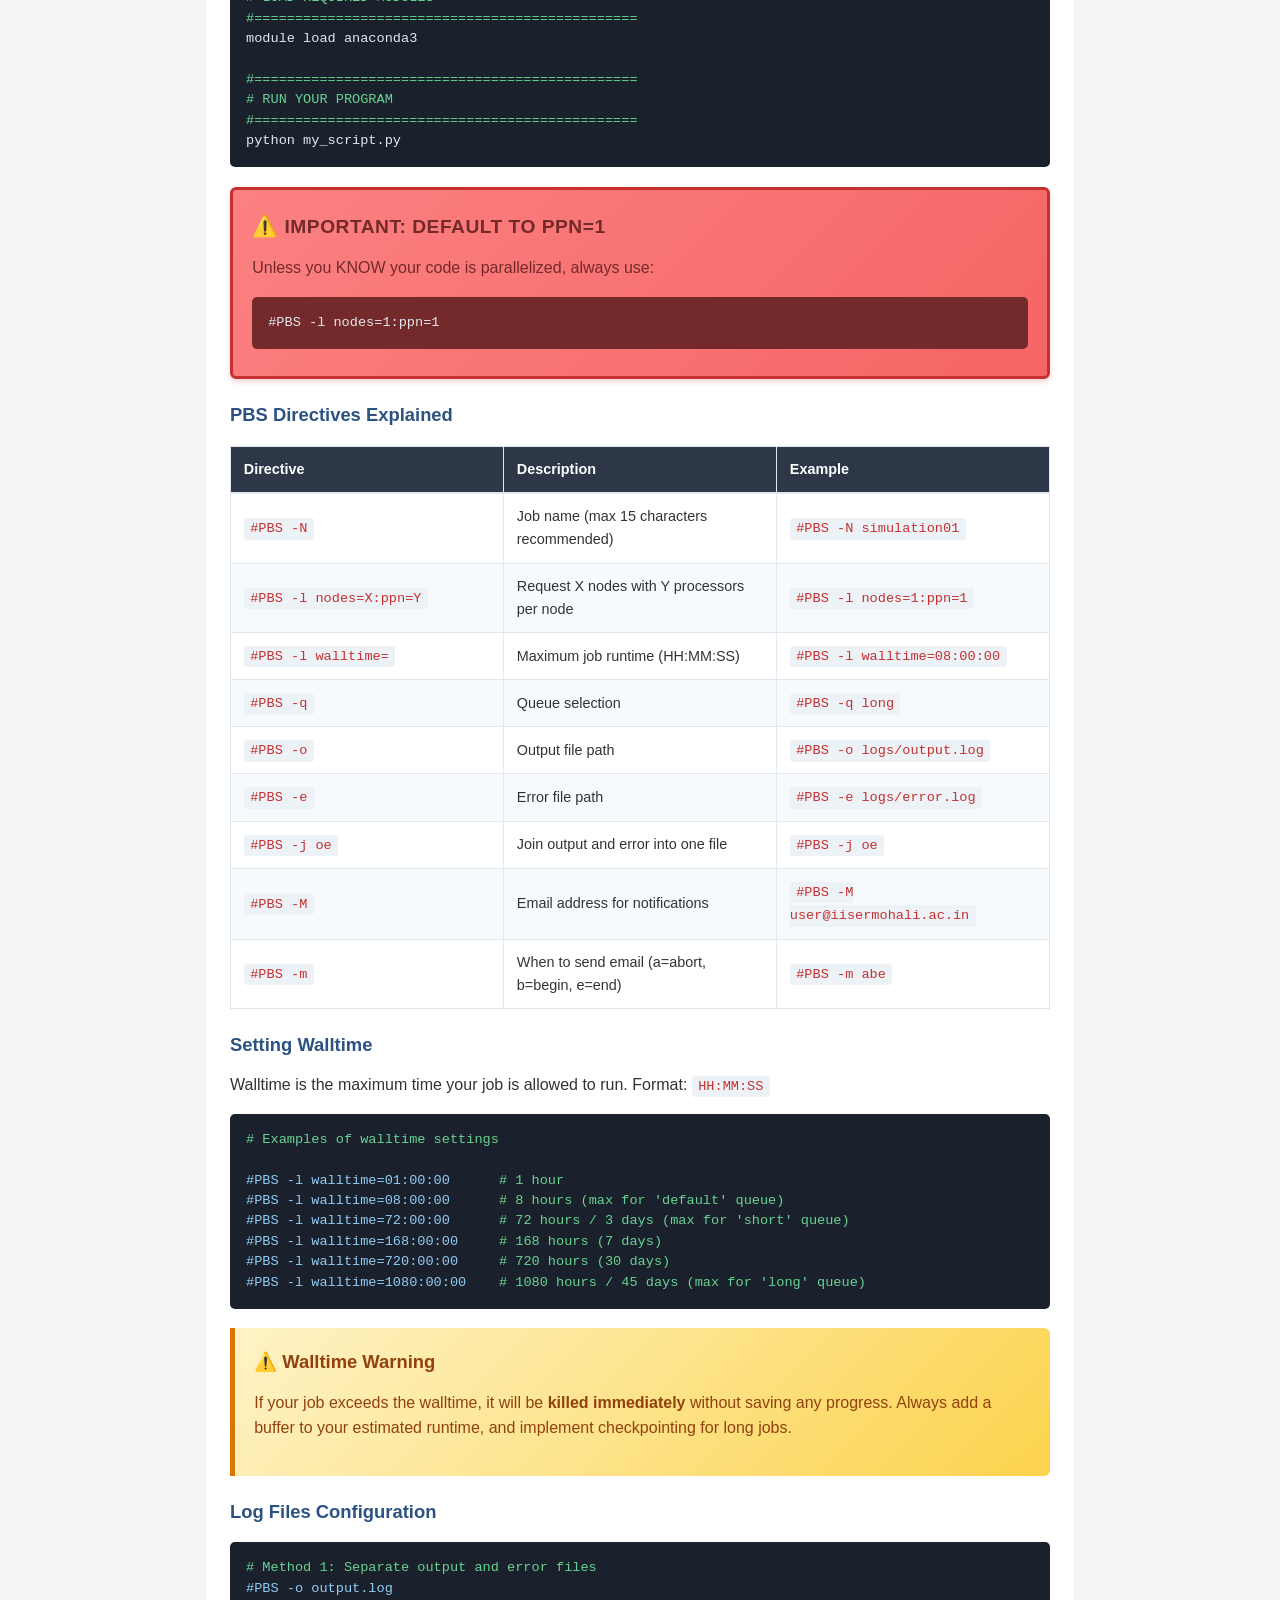
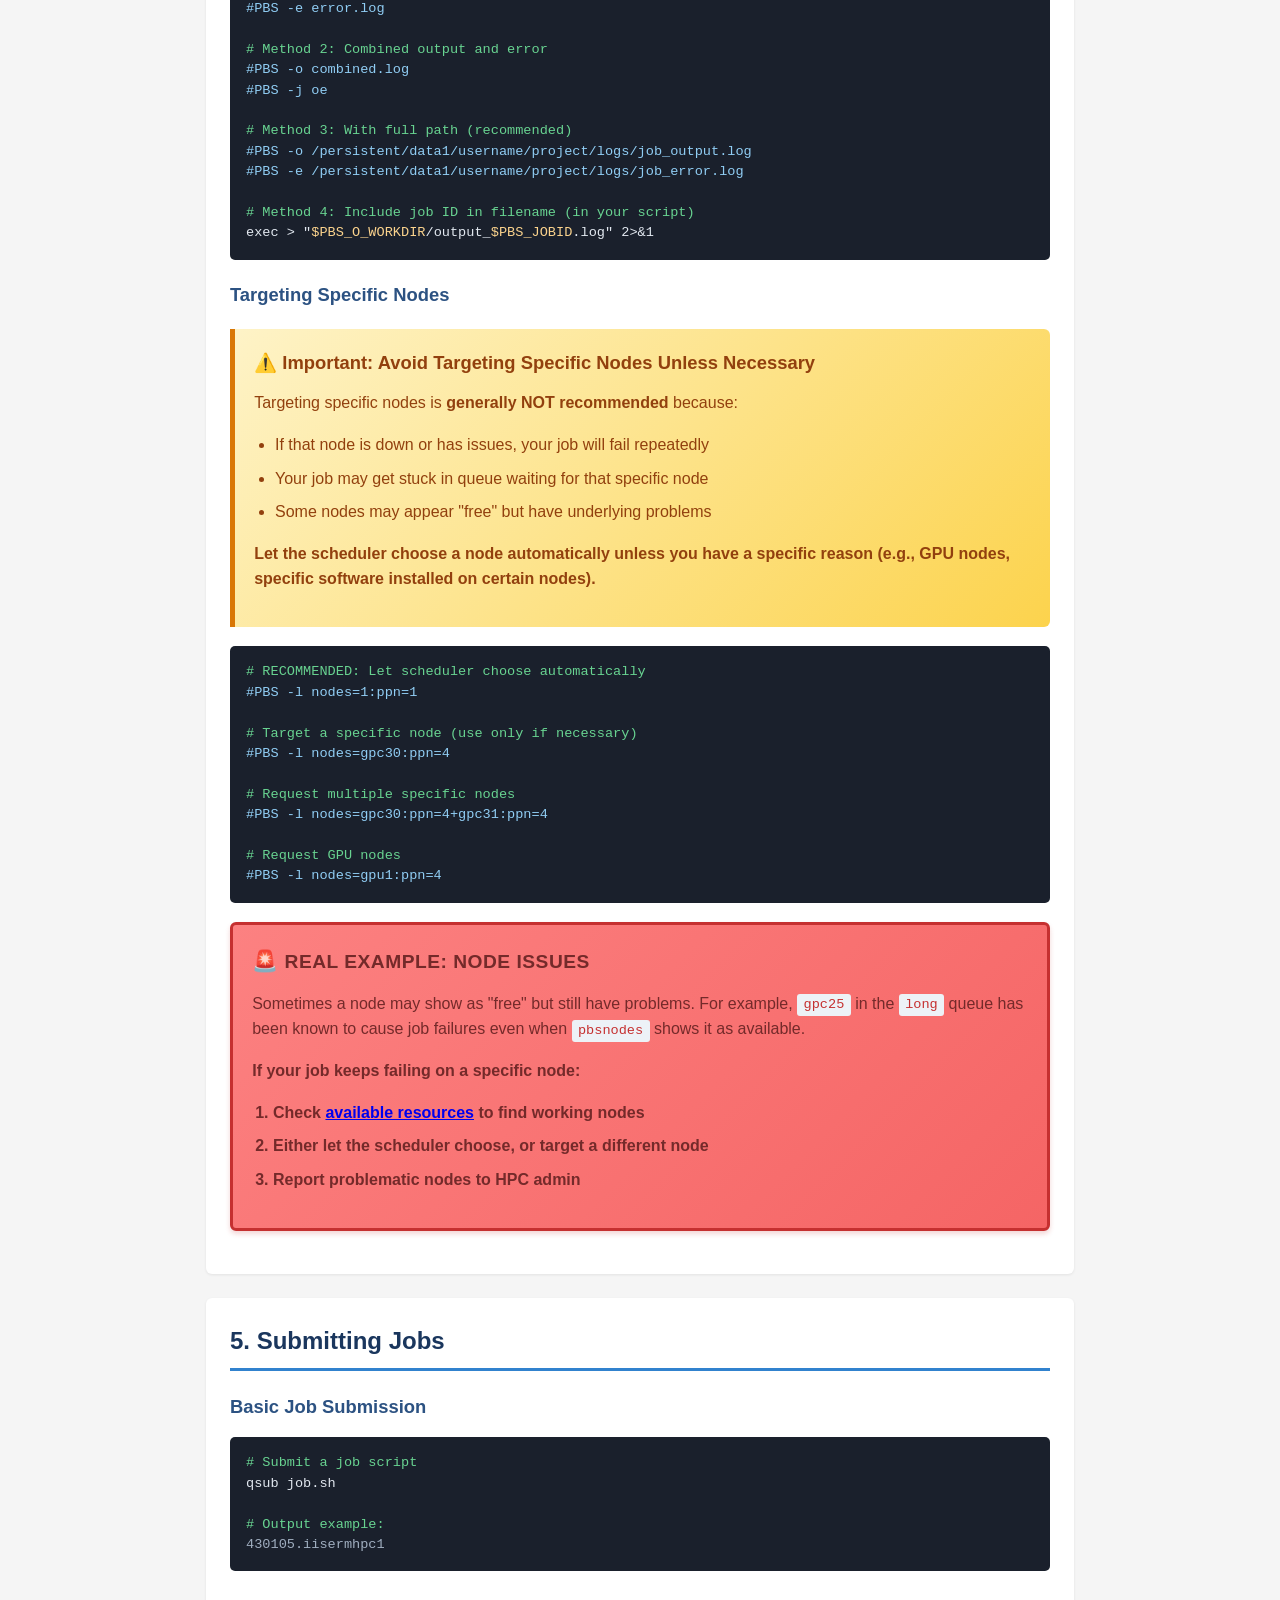
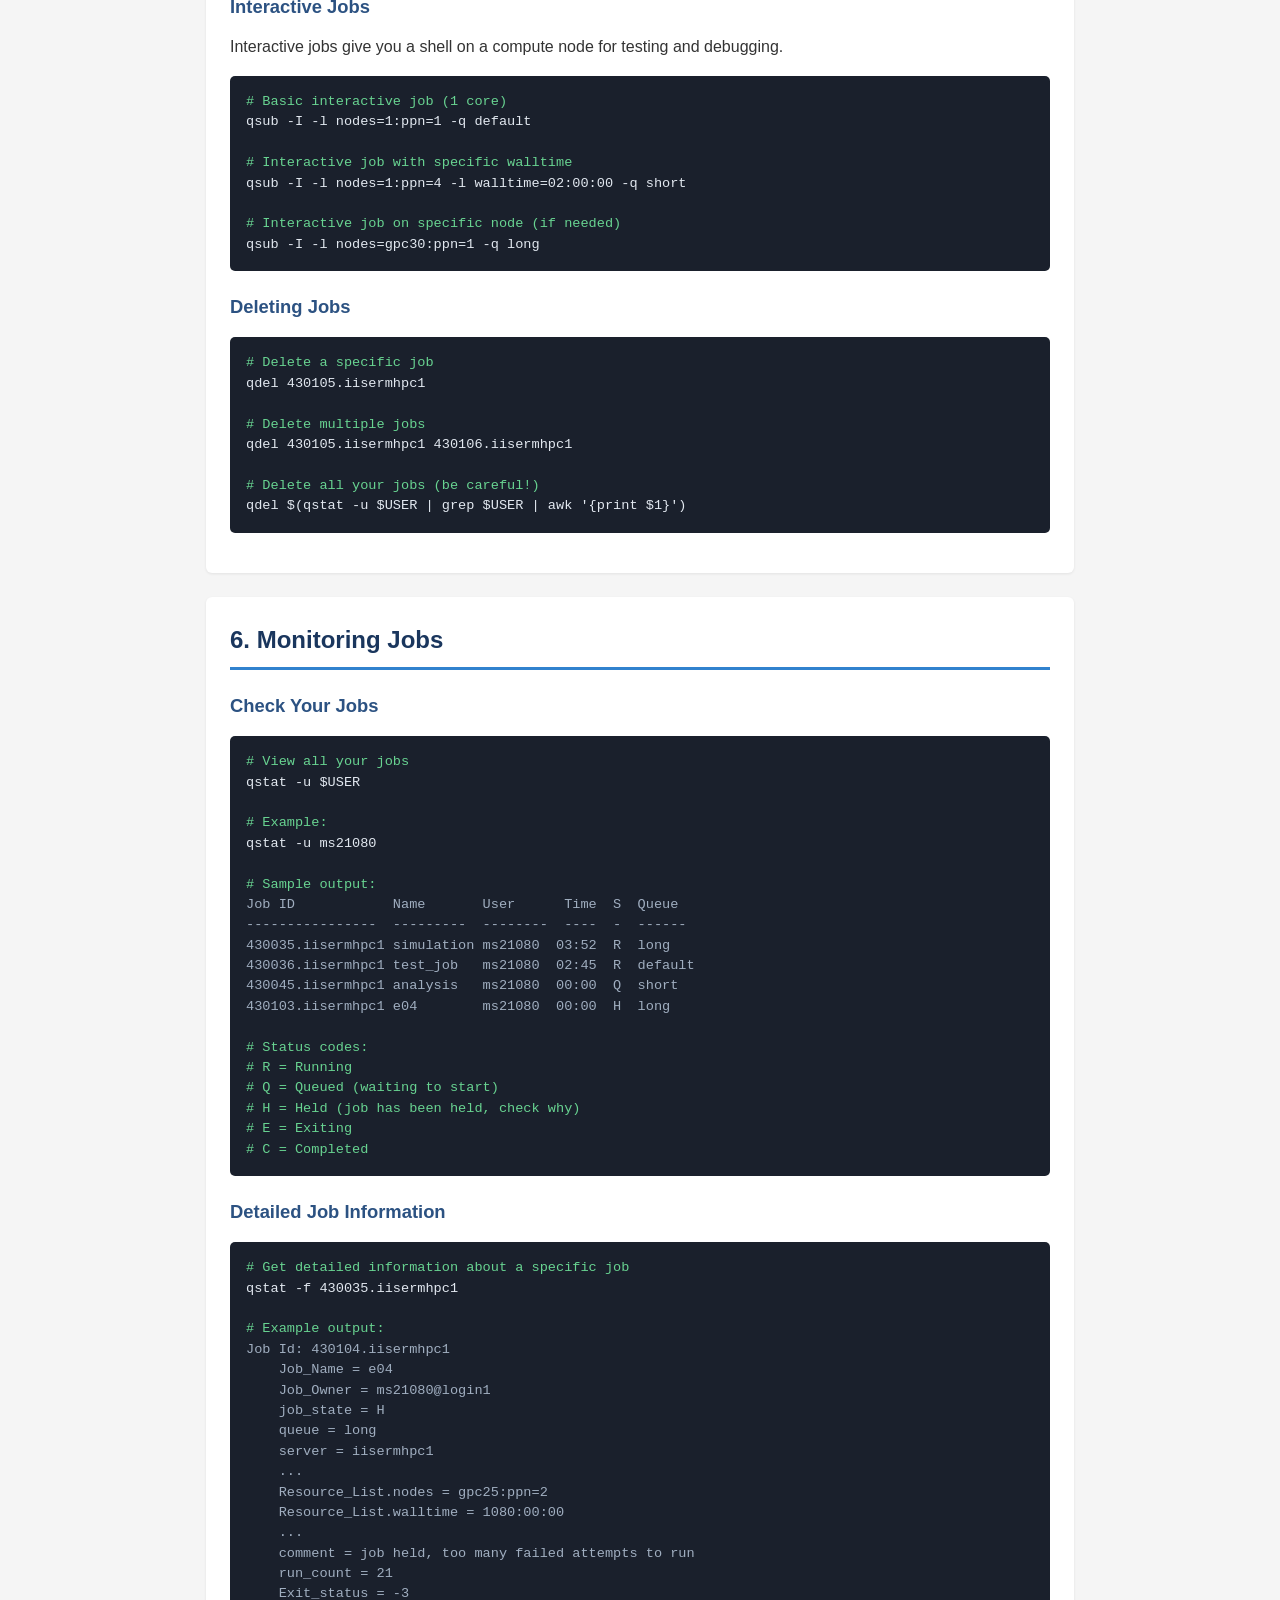
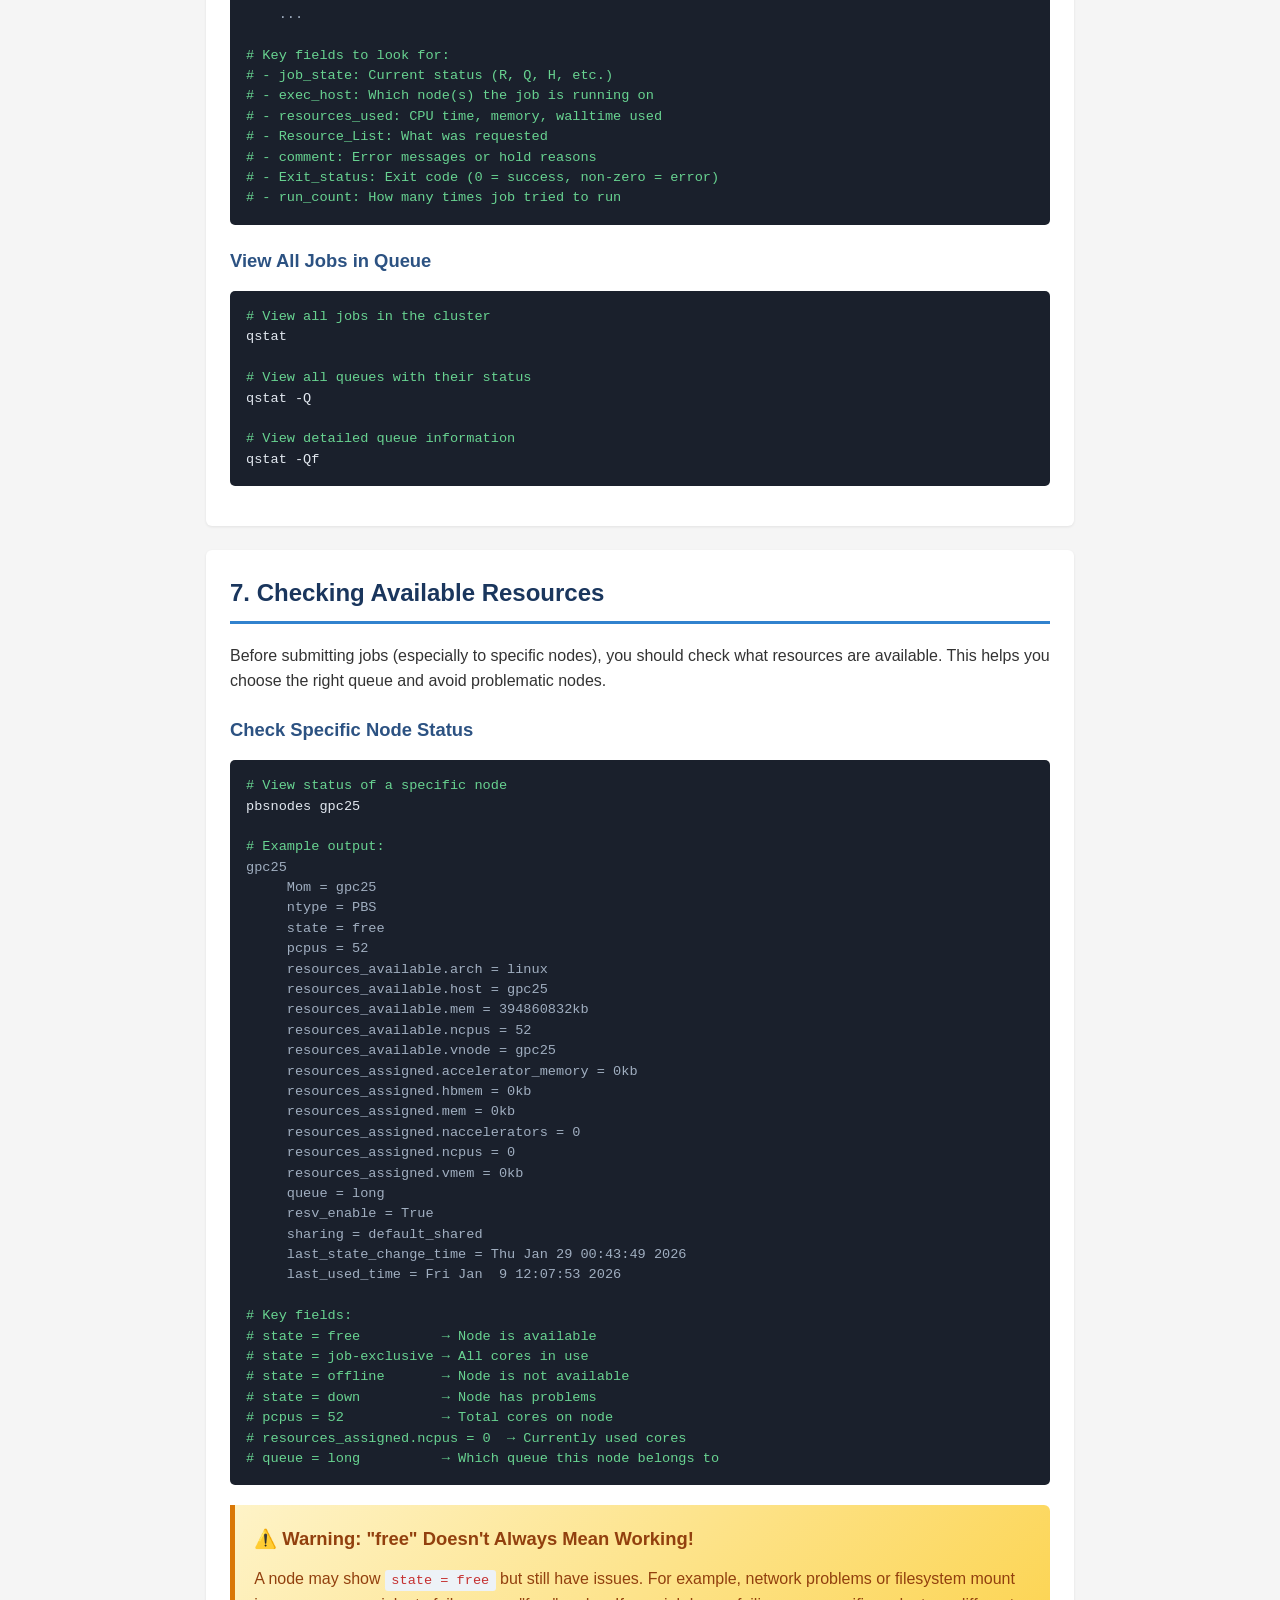
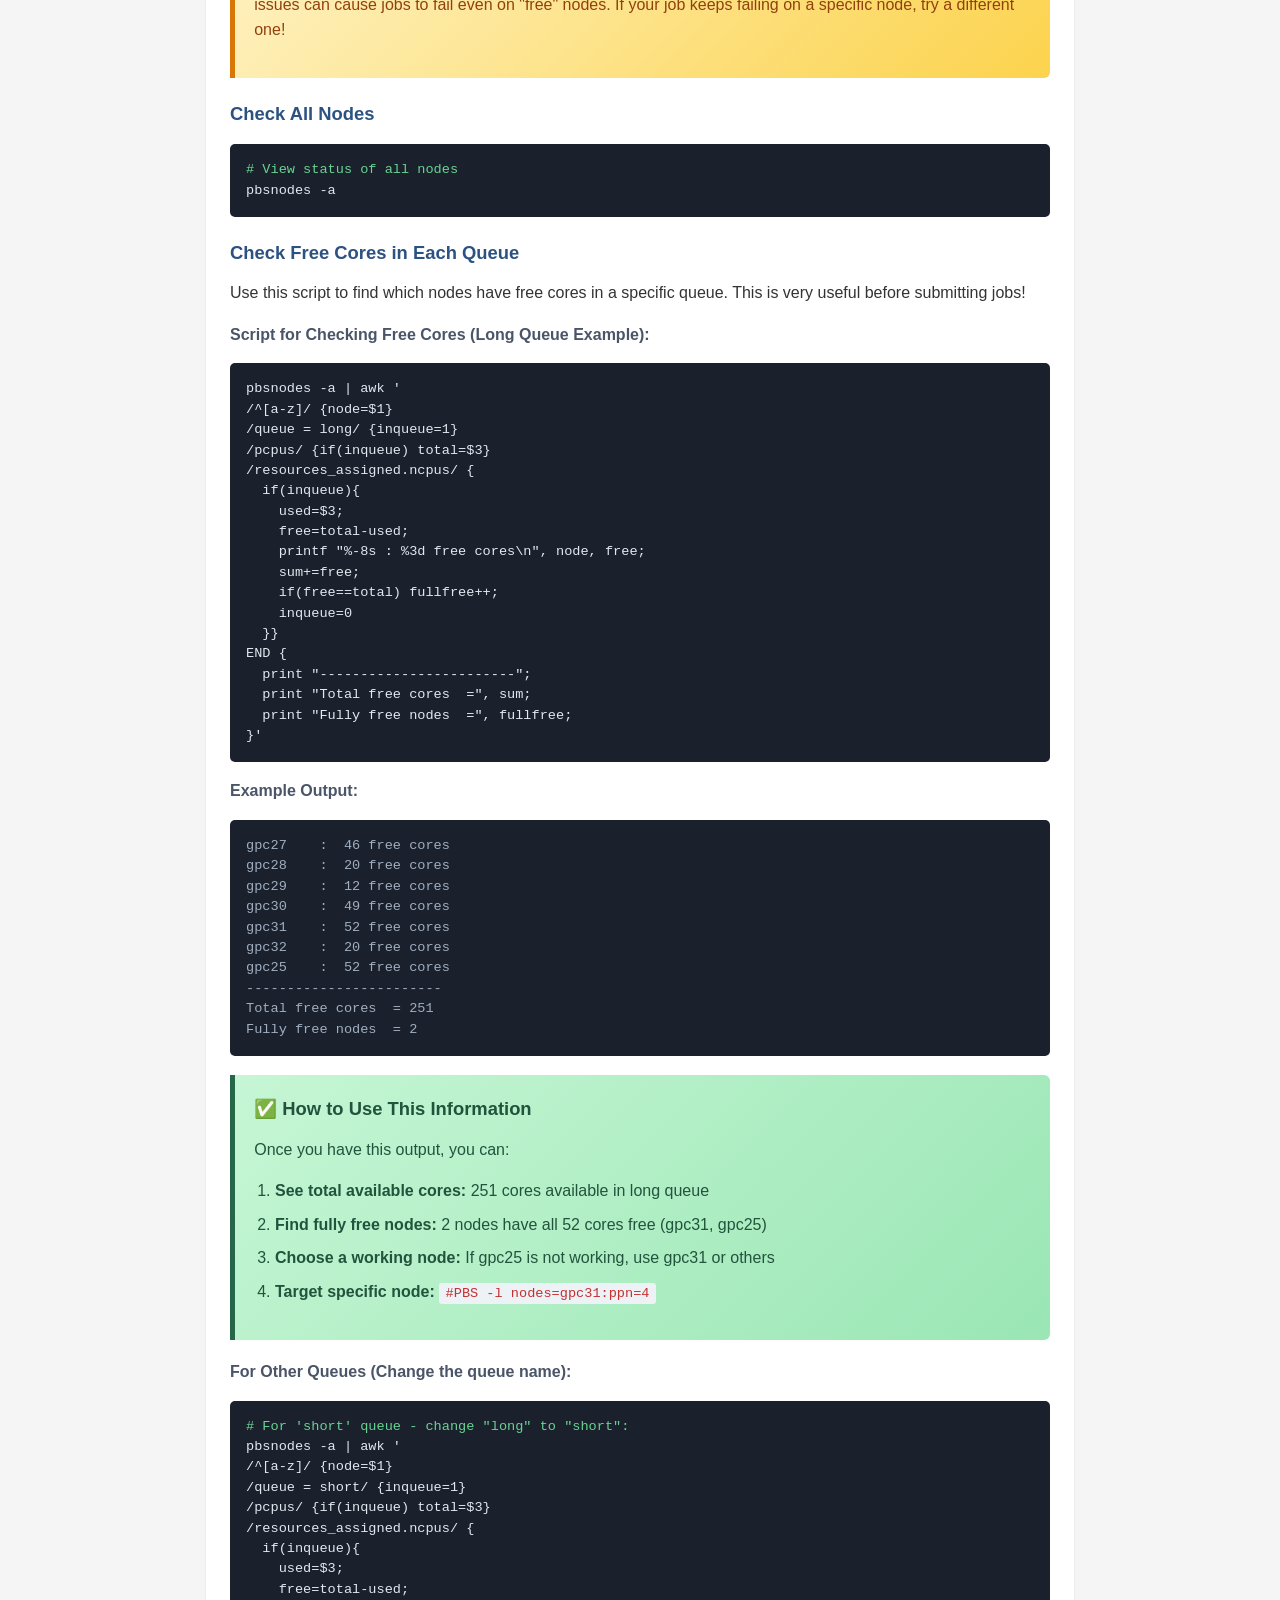
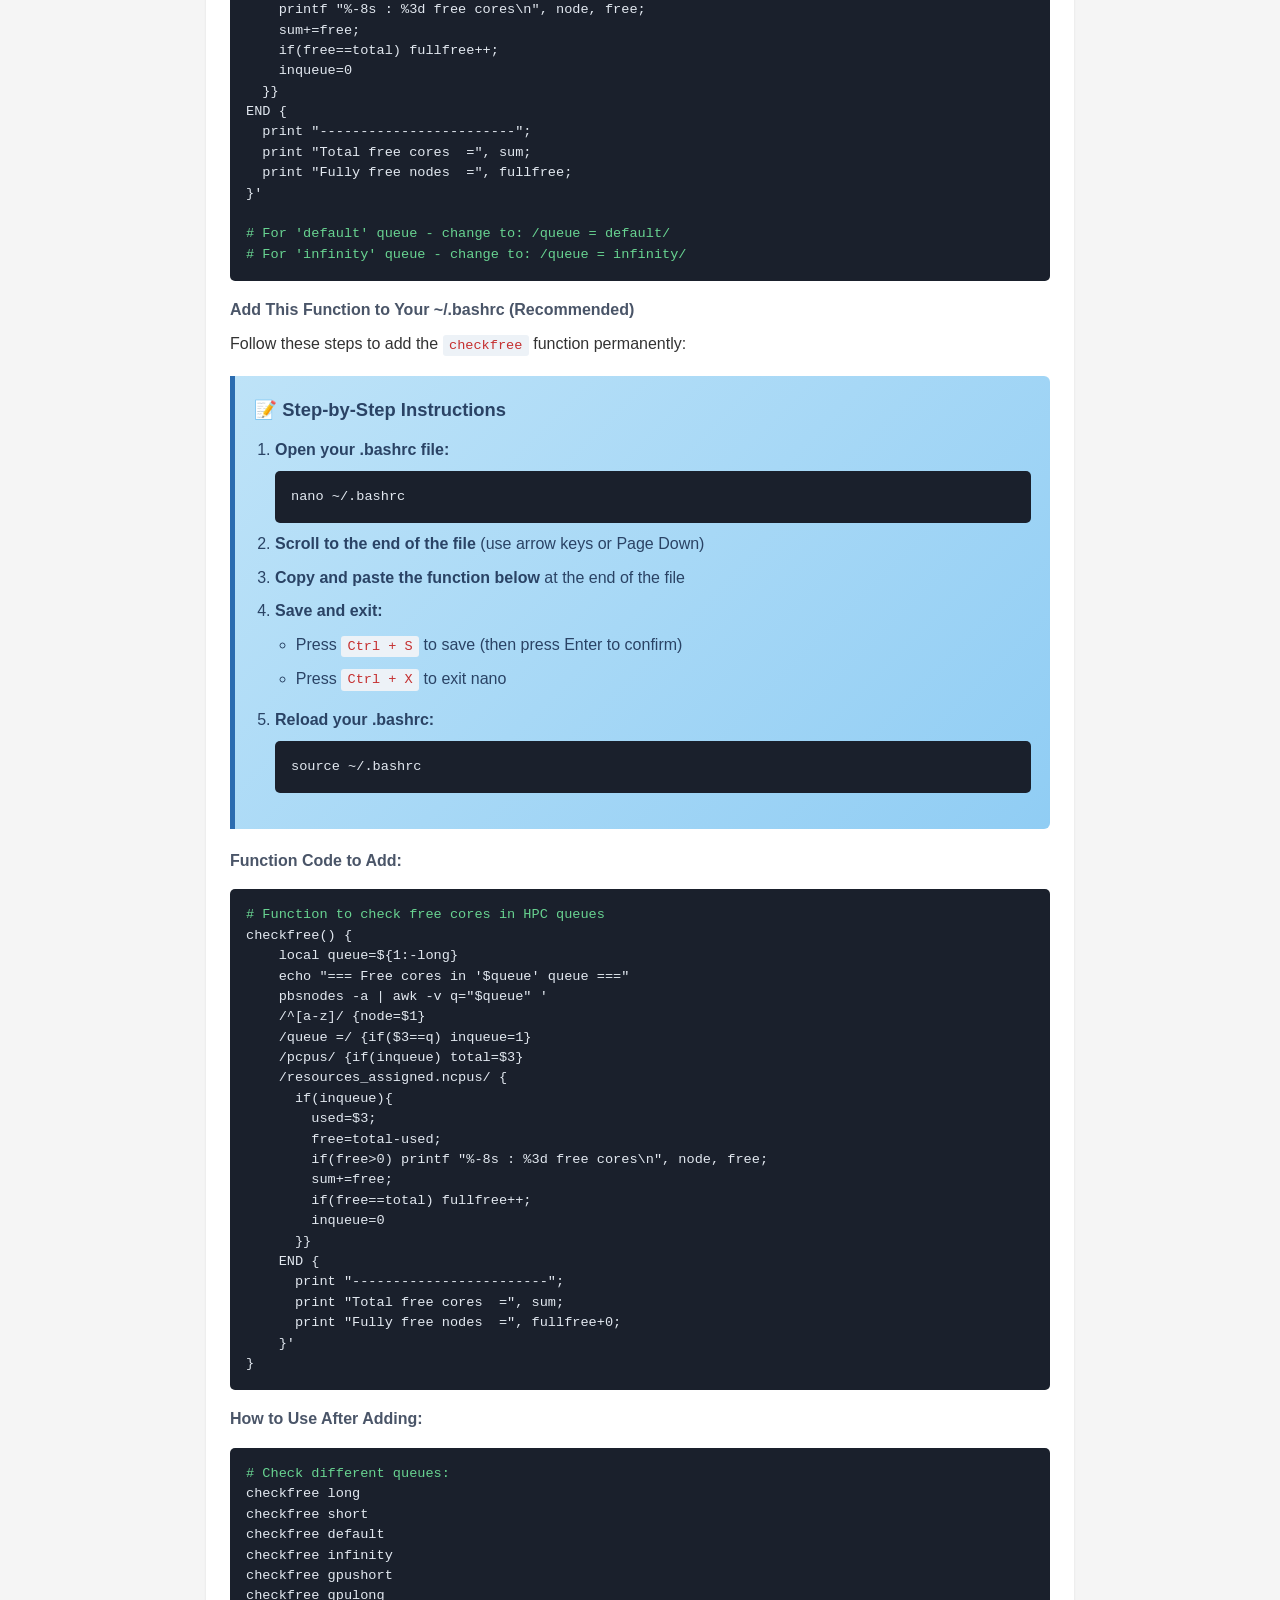
==== commit df3bcb30: "Update index.html" ====
--- a/index.html
+++ b/index.html
@@ -1,3 +1,4 @@
+
 
 <!DOCTYPE html>
 <html lang="en">
@@ -1699,346 +1700,184 @@
 
 <!-- GPU Computing -->
 <section id="gpu-computing">
-    <h2>10. GPU Computing</h2>
-    
-    <p>
-        The IISER Mohali HPC cluster includes GPU nodes equipped with NVIDIA Tesla T4 GPUs 
-        for accelerated computing tasks such as deep learning, molecular dynamics, and 
-        scientific simulations.
-    </p>
-    
-    <div class="info-box">
-        <h3>🎮 GPU Cluster Overview</h3>
-        <ul>
-            <li><strong>3 GPU nodes:</strong> gpu1, gpu2, gpu3</li>
-            <li><strong>GPUs per node:</strong> 4 × NVIDIA Tesla T4</li>
-            <li><strong>Memory per GPU:</strong> 15 GB (15360 MiB)</li>
-            <li><strong>CUDA Version:</strong> 11.6</li>
-            <li><strong>Driver Version:</strong> 510.47.03</li>
-        </ul>
-    </div>
-    
-    <h3>GPU Node Specifications</h3>
-    <table>
-        <thead>
-        <tr>
-            <th>Node</th>
-            <th>Queue</th>
-            <th>CPU Cores</th>
-            <th>Memory</th>
-            <th>GPUs</th>
-        </tr>
-        </thead>
-        <tbody>
-        <tr>
-            <td><code>gpu1</code></td>
-            <td><code>gpushort</code></td>
-            <td>52 cores</td>
-            <td>~744 GB</td>
-            <td>4 × Tesla T4 (15 GB each)</td>
-        </tr>
-        <tr>
-            <td><code>gpu2</code></td>
-            <td><code>gpulong</code></td>
-            <td>104 cores</td>
-            <td>~1.5 TB</td>
-            <td>4 × Tesla T4 (15 GB each)</td>
-        </tr>
-        <tr>
-            <td><code>gpu3</code></td>
-            <td><code>gpulong</code></td>
-            <td>52 cores</td>
-            <td>~744 GB</td>
-            <td>4 × Tesla T4 (15 GB each)</td>
-        </tr>
-        </tbody>
-    </table>
-    
-    <h3>GPU Queues</h3>
-    <table class="queue-table">
-        <thead>
-        <tr>
-            <th>Queue Name</th>
-            <th>Nodes</th>
-            <th>Walltime Limit</th>
-            <th>Max Jobs/User</th>
-            <th>Typical Use</th>
-        </tr>
-        </thead>
-        <tbody>
-        <tr>
-            <td><code>gpushort</code></td>
-            <td>gpu1</td>
-            <td>No explicit limit*</td>
-            <td>300</td>
-            <td>Testing, short GPU jobs</td>
-        </tr>
-        <tr>
-            <td><code>gpulong</code></td>
-            <td>gpu2, gpu3</td>
-            <td>No explicit limit*</td>
-            <td>300</td>
-            <td>Training, long GPU jobs</td>
-        </tr>
-        </tbody>
-    </table>
-    <p style="font-size: 0.85rem; color: #666;">
-        *No explicit walltime limit is configured, but always set a reasonable walltime in your job script.
-    </p>
-    
-    <h3 id="gpu-interactive">Interactive GPU Sessions</h3>
-    <p>Start an interactive session on a GPU node for testing and debugging:</p>
-    
-    <pre><code><span class="comment"># Basic interactive GPU session (gpushort queue → gpu1)</span>
-qsub -I -q gpushort
-
-<span class="comment"># Interactive session on gpulong queue (gpu2 or gpu3)</span>
-qsub -I -q gpulong
-
-<span class="comment"># Request specific number of CPU cores</span>
-qsub -I -q gpulong -l select=1:ncpus=8
-
-<span class="comment"># Request specific GPU node</span>
-qsub -I -q gpulong -l select=1:host=gpu2
-
-<span class="comment"># Request specific node with specific CPU cores</span>
-qsub -I -q gpulong -l select=1:host=gpu2:ncpus=16
-
-<span class="comment"># With walltime limit</span>
-qsub -I -q gpulong -l select=1:ncpus=8,walltime=12:00:00</code></pre>
-     
-    <h3 id="gpu-check">Checking GPU Status</h3>
-    <p>Once on a GPU node, use <code>nvidia-smi</code> to check GPU status:</p>
-    
-    <pre><code><span class="comment"># Start interactive session</span>
-qsub -I -q gpushort
-
-<span class="comment"># Check GPU status</span>
-nvidia-smi
-
-<span class="comment"># Example output:</span>
-<span class="output">+-----------------------------------------------------------------------------+
-| NVIDIA-SMI 510.47.03    Driver Version: 510.47.03    CUDA Version: 11.6     |
-|-------------------------------+----------------------+----------------------+
-| GPU  Name        Persistence-M| Bus-Id        Disp.A | Volatile Uncorr. ECC |
-| Fan  Temp  Perf  Pwr:Usage/Cap|         Memory-Usage | GPU-Util  Compute M. |
-|===============================+======================+======================|
-|   0  Tesla T4            Off  | 00000000:60:00.0 Off |                    0 |
-| N/A   31C    P8    14W /  70W |      0MiB / 15360MiB |      0%      Default |
-+-------------------------------+----------------------+----------------------+
-|   1  Tesla T4            Off  | 00000000:61:00.0 Off |                    0 |
-| N/A   35C    P8    14W /  70W |      0MiB / 15360MiB |      0%      Default |
-+-------------------------------+----------------------+----------------------+
-|   2  Tesla T4            Off  | 00000000:DA:00.0 Off |                    0 |
-| N/A   33C    P8    13W /  70W |      0MiB / 15360MiB |      0%      Default |
-+-------------------------------+----------------------+----------------------+
-|   3  Tesla T4            Off  | 00000000:DB:00.0 Off |                    0 |
-| N/A   29C    P8    14W /  70W |      0MiB / 15360MiB |      0%      Default |
-+-------------------------------+----------------------+----------------------+</span>
-
-<span class="comment"># Key columns to check:</span>
-<span class="comment"># - GPU: GPU index (0, 1, 2, 3)</span>
-<span class="comment"># - Memory-Usage: VRAM used / total</span>
-<span class="comment"># - GPU-Util: Current GPU utilization percentage</span>
-
-<span class="comment"># Monitor GPU usage continuously (updates every 1 second)</span>
-watch -n 1 nvidia-smi</code></pre>
-    
-    <h3 id="cuda-visible-devices">Controlling GPU Access: CUDA_VISIBLE_DEVICES</h3>
-    
-    <p>
-        Since you cannot request specific GPUs via PBS, you must use the 
-        <code>CUDA_VISIBLE_DEVICES</code> environment variable to control which GPU(s) 
-        your program can see and use.
-    </p>
-    
-    <div class="cluster-diagram">
-        <div class="diagram-title">GPU VISIBILITY CONTROL</div>
-        
-        <div class="diagram-section">
-            <div class="section-label">Physical GPUs on Node</div>
-            <div class="node-group">
-                <div class="node-box" style="border-color: #48bb78; background: linear-gradient(135deg, #f0fff4 0%, #c6f6d5 100%);">
-                    <div class="node-title">GPU 0</div>
-                    <div class="node-desc">Tesla T4</div>
-                </div>
-                <div class="node-box" style="border-color: #48bb78; background: linear-gradient(135deg, #f0fff4 0%, #c6f6d5 100%);">
-                    <div class="node-title">GPU 1</div>
-                    <div class="node-desc">Tesla T4</div>
-                </div>
-                <div class="node-box" style="border-color: #48bb78; background: linear-gradient(135deg, #f0fff4 0%, #c6f6d5 100%);">
-                    <div class="node-title">GPU 2</div>
-                    <div class="node-desc">Tesla T4</div>
-                </div>
-                <div class="node-box" style="border-color: #48bb78; background: linear-gradient(135deg, #f0fff4 0%, #c6f6d5 100%);">
-                    <div class="node-title">GPU 3</div>
-                    <div class="node-desc">Tesla T4</div>
-                </div>
-            </div>
-        </div>
-        
-        <div class="network-connector">
-            <div class="connector-line"></div>
-            <div class="network-label">CUDA_VISIBLE_DEVICES=0</div>
-            <div class="connector-line"></div>
-        </div>
-        
-        <div class="diagram-section">
-            <div class="section-label">What Your Program Sees</div>
-            <div class="node-group">
-                <div class="node-box" style="border-color: #3182ce; background: linear-gradient(135deg, #ebf8ff 0%, #bee3f8 100%);">
-                    <div class="node-title">cuda:0</div>
-                    <div class="node-desc">Only GPU 0 visible</div>
-                </div>
-                <div class="node-box" style="border-color: #cbd5e0; background: #f7fafc; opacity: 0.5;">
-                    <div class="node-title">Hidden</div>
-                    <div class="node-desc">GPU 1</div>
-                </div>
-                <div class="node-box" style="border-color: #cbd5e0; background: #f7fafc; opacity: 0.5;">
-                    <div class="node-title">Hidden</div>
-                    <div class="node-desc">GPU 2</div>
-                </div>
-                <div class="node-box" style="border-color: #cbd5e0; background: #f7fafc; opacity: 0.5;">
-                    <div class="node-title">Hidden</div>
-                    <div class="node-desc">GPU 3</div>
-                </div>
-            </div>
-        </div>
-    </div>
-    
-    <h4>CUDA_VISIBLE_DEVICES Examples</h4>
-    <pre><code><span class="comment"># Use only GPU 0</span>
-export CUDA_VISIBLE_DEVICES=0
-
-<span class="comment"># Use only GPU 1</span>
-export CUDA_VISIBLE_DEVICES=1
-
-<span class="comment"># Use GPUs 0 and 1 (for multi-GPU training)</span>
-export CUDA_VISIBLE_DEVICES=0,1
-
-<span class="comment"># Use GPUs 2 and 3</span>
-export CUDA_VISIBLE_DEVICES=2,3
-
-<span class="comment"># Use all 4 GPUs (only if your code needs it!)</span>
+
+
+
+<h2>10. GPU Computing</h2>
+
+<div class="info-box">
+    <h3>🎮 GPU Cluster Overview</h3>
+    <ul>
+        <li><strong>3 GPU nodes:</strong> gpu1, gpu2, gpu3</li>
+        <li><strong>GPUs per node:</strong> 4 × NVIDIA Tesla T4</li>
+        <li><strong>Memory per GPU:</strong> 15 GB (15360 MiB)</li>
+        <li><strong>CUDA Version:</strong> 11.6</li>
+        <li><strong>Driver Version:</strong> 510.47.03</li>
+    </ul>
+</div>
+
+<h3>GPU Node Specifications</h3>
+<table>
+    <thead>
+    <tr>
+        <th>Node</th>
+        <th>Queue</th>
+        <th>CPU Cores</th>
+        <th>Memory</th>
+        <th>GPUs</th>
+    </tr>
+    </thead>
+    <tbody>
+    <tr>
+        <td><code>gpu1</code></td>
+        <td><code>gpushort</code></td>
+        <td>52 cores</td>
+        <td>~744 GB</td>
+        <td>4 × Tesla T4 (15 GB each)</td>
+    </tr>
+    <tr>
+        <td><code>gpu2</code></td>
+        <td><code>gpulong</code></td>
+        <td>104 cores</td>
+        <td>~1.5 TB</td>
+        <td>4 × Tesla T4 (15 GB each)</td>
+    </tr>
+    <tr>
+        <td><code>gpu3</code></td>
+        <td><code>gpulong</code></td>
+        <td>52 cores</td>
+        <td>~744 GB</td>
+        <td>4 × Tesla T4 (15 GB each)</td>
+    </tr>
+    </tbody>
+</table>
+
+<h3>GPU Queues</h3>
+<table>
+    <thead>
+    <tr>
+        <th>Queue Name</th>
+        <th>Nodes</th>
+        <th>Status</th>
+        <th>Workaround</th>
+    </tr>
+    </thead>
+    <tbody>
+    <tr>
+        <td><code>gpushort</code></td>
+        <td>gpu1</td>
+        <td>⚠️ Batch broken</td>
+        <td>Use <code>qsub -I -q gpushort</code></td>
+    </tr>
+    <tr>
+        <td><code>gpulong</code></td>
+        <td>gpu2, gpu3</td>
+        <td>⚠️ Batch broken</td>
+        <td>Use <code>qsub -I -q gpulong</code></td>
+    </tr>
+    </tbody>
+</table>
+
+<h3>Working Solution: Interactive + nohup</h3>
+<p>
+    Since batch submission is broken, you must use <strong>interactive sessions</strong> combined 
+    with <strong>nohup</strong> to run long GPU jobs. This allows your job to continue running even 
+    after you disconnect from the terminal.
+</p>
+
+<h4>Step 1: Request Interactive GPU Session</h4>
+<pre><code><span class="comment"># Request 8 hours on gpu3 with 16 CPU cores</span>
+qsub -I -q gpulong -l select=1:ncpus=16:host=gpu3,walltime=8:00:00
+
+<span class="comment"># Explanation:</span>
+<span class="comment"># -I                  = Interactive session</span>
+<span class="comment"># -q gpulong          = GPU queue (use gpushort for gpu1)</span>
+<span class="comment"># select=1:ncpus=16   = 16 CPU cores</span>
+<span class="comment"># host=gpu3           = Target gpu3 specifically (or gpu2)</span>
+<span class="comment"># walltime=8:00:00    = 8 hours maximum (adjust as needed)</span>
+
+<span class="comment"># Once accepted, you'll land on the GPU node:</span>
+<span class="output">[user@gpu3 ~]$</span></code></pre>
+
+<h4>Step 2: Setup Environment on GPU Node</h4>
+<pre><code><span class="comment"># Navigate to your project directory</span>
+cd /persistent/data2/username/your_project
+
+<span class="comment"># Load Anaconda and activate your environment</span>
+module load anaconda3
+conda activate your_env
+
+<span class="comment"># Set GPU visibility (use all 4 GPUs or specific ones)</span>
 export CUDA_VISIBLE_DEVICES=0,1,2,3
 
-<span class="comment"># Disable all GPUs (force CPU-only execution)</span>
-export CUDA_VISIBLE_DEVICES=""</code></pre>
-    
-        
-    <h3 id="gpu-job-scripts">GPU Job Script Examples</h3>
-    
-    <h4>Example 1: Single GPU PyTorch Job</h4>
-    <pre><code><span class="comment">#!/bin/bash</span>
-<span class="pbs-directive">#PBS -N pytorch_train</span>
-<span class="pbs-directive">#PBS -q gpulong</span>
-<span class="pbs-directive">#PBS -l select=1:ncpus=8</span>
-<span class="pbs-directive">#PBS -l walltime=24:00:00</span>
-<span class="pbs-directive">#PBS -o pytorch_out.log</span>
-<span class="pbs-directive">#PBS -e pytorch_err.log</span>
-
-cd <span class="variable">$PBS_O_WORKDIR</span>
-
-<span class="comment"># Load required modules</span>
-module load anaconda3
-
-<span class="comment"># IMPORTANT: Restrict to single GPU</span>
-export CUDA_VISIBLE_DEVICES=0
-
-<span class="comment"># Verify GPU is visible</span>
-echo "=== GPU Status ==="
-nvidia-smi
-echo "=================="
-
-<span class="comment"># Run training</span>
-python train.py</code></pre>
-    
-    <h4>Example 2: Multi-GPU PyTorch Job (DataParallel)</h4>
-    <pre><code><span class="comment">#!/bin/bash</span>
-<span class="pbs-directive">#PBS -N pytorch_multigpu</span>
-<span class="pbs-directive">#PBS -q gpulong</span>
-<span class="pbs-directive">#PBS -l select=1:ncpus=16</span>
-<span class="pbs-directive">#PBS -l walltime=48:00:00</span>
-<span class="pbs-directive">#PBS -o multigpu_out.log</span>
-<span class="pbs-directive">#PBS -e multigpu_err.log</span>
-
-cd <span class="variable">$PBS_O_WORKDIR</span>
-
-module load anaconda3
-
-<span class="comment"># Use 2 GPUs for DataParallel training</span>
-export CUDA_VISIBLE_DEVICES=0,1
-
-<span class="comment"># Verify GPUs</span>
-echo "Using GPUs: $CUDA_VISIBLE_DEVICES"
-nvidia-smi
-
-<span class="comment"># Your PyTorch code should use:</span>
-<span class="comment"># model = nn.DataParallel(model)</span>
-python train_distributed.py</code></pre>
-    
-    <h4>Example 3: GPU Job with Specific Node</h4>
-    <pre><code><span class="comment">#!/bin/bash</span>
-<span class="comment"># Target gpu2 specifically (has more CPU cores and memory)</span>
-
-<span class="pbs-directive">#PBS -N gpu2_job</span>
-<span class="pbs-directive">#PBS -q gpulong</span>
-<span class="pbs-directive">#PBS -l select=1:host=gpu2:ncpus=16</span>
-<span class="pbs-directive">#PBS -l walltime=72:00:00</span>
-<span class="pbs-directive">#PBS -o output.log</span>
-<span class="pbs-directive">#PBS -e error.log</span>
-
-cd <span class="variable">$PBS_O_WORKDIR</span>
-
-module load anaconda3
-
-<span class="comment"># Use GPU 0 on gpu2</span>
-export CUDA_VISIBLE_DEVICES=0
-
-echo "Running on node: $(hostname)"
-echo "Using GPU: $CUDA_VISIBLE_DEVICES"
-
-python large_model_train.py</code></pre>
-    
-          <h3>GPU vs CPU Job Comparison</h3>
-    <table>
-        <thead>
-        <tr>
-            <th>Aspect</th>
-            <th>CPU Job</th>
-            <th>GPU Job</th>
-        </tr>
-        </thead>
-        <tbody>
-        <tr>
-            <td>Queue</td>
-            <td><code>default</code>, <code>short</code>, <code>long</code>, <code>infinity</code></td>
-            <td><code>gpushort</code>, <code>gpulong</code></td>
-        </tr>
-        <tr>
-            <td>Example submission</td>
-            <td><code>qsub -I -q long -l select=1:ncpus=16</code></td>
-            <td><code>qsub -I -q gpulong -l select=1:ncpus=8</code></td>
-        </tr>
-        <tr>
-            <td>Resource control</td>
-            <td><code>ppn=N</code> or <code>ncpus=N</code></td>
-            <td><code>CUDA_VISIBLE_DEVICES=N</code></td>
-        </tr>
-        <tr>
-            <td>Check status</td>
-            <td><code>top</code>, <code>htop</code></td>
-            <td><code>nvidia-smi</code></td>
-        </tr>
-        <tr>
-            <td>Nodes available</td>
-            <td>gpc1-32, bmc1-7</td>
-            <td>gpu1, gpu2, gpu3</td>
-        </tr>
-        </tbody>
-    </table>
-     
-</section>
+<span class="comment"># Disable InfiniBand (prevents NCCL errors on this cluster)</span>
+export NCCL_IB_DISABLE=1
+
+<span class="comment"># Set OpenMP threads (optional, for CPU parallelism)</span>
+export OMP_NUM_THREADS=4
+
+<span class="comment"># Ensure Python output is not buffered (see logs in real-time)</span>
+export PYTHONUNBUFFERED=1</code></pre>
+
+<h4>Step 3: Launch Job with nohup (Detached Mode)</h4>
+<pre><code><span class="comment"># Run your training in background with nohup</span>
+nohup torchrun --nproc_per_node=4 train.py > train.log 2>&1 &
+
+<span class="comment"># Explanation:</span>
+<span class="comment"># nohup              = Keeps process running after disconnect</span>
+<span class="comment"># torchrun           = PyTorch distributed launcher</span>
+<span class="comment"># --nproc_per_node=4 = Use 4 GPUs (match CUDA_VISIBLE_DEVICES)</span>
+<span class="comment"># > train.log 2>&1   = Redirect all output to train.log</span>
+<span class="comment"># &                  = Run in background</span>
+
+<span class="comment"># After running, you'll see:</span>
+<span class="output">[1] 123456</span>
+
+<span class="comment"># Note the PID (123456) for monitoring</span>
+echo $!
+
+<span class="comment"># For single-GPU jobs (no torchrun needed):</span>
+nohup python train.py > train.log 2>&1 &</code></pre>
+
+<h4>Step 4: Monitor Your nohup Job</h4>
+<pre><code><span class="comment"># Watch training log in real-time</span>
+tail -f train.log
+
+<span class="comment"># Monitor GPU usage (updates every 1 second)</span>
+<span class="comment"># This will show your current running nohup jobs</span>
+watch -n 1 nvidia-smi
+
+<span class="comment"># Check if your process is still running</span>
+ps aux | grep train.py
+
+<span class="comment"># See all your running processes</span>
+ps aux | grep $USER</code></pre>
+
+<h4>Step 5: Kill a nohup Job</h4>
+<pre><code><span class="comment"># Find the process ID (PID)</span>
+ps aux | grep train.py
+
+<span class="comment"># Kill by PID</span>
+kill 123456
+
+<span class="comment"># Force kill if it doesn't stop</span>
+kill -9 123456
+
+<span class="comment"># Or kill all your Python processes</span>
+pkill -u $USER python</code></pre>
+
+<div class="danger-box">
+    <h3>🚨 IMPORTANT</h3>
+    <ul>
+        <li><strong>Batch jobs (qsub script.sh) are broken</strong> - only interactive works!</li>
+        <li><strong>Use nohup</strong> - without it, closing terminal kills your job</li>
+        <li><strong>Set walltime</strong> - job will be killed when time expires</li>
+        <li><strong>Monitor with nvidia-smi</strong> - check GPU usage to verify job is running</li>
+    </ul>
+</div>
+
+
+  </section>
         
         <!-- Quick Reference -->
         <section id="commands">
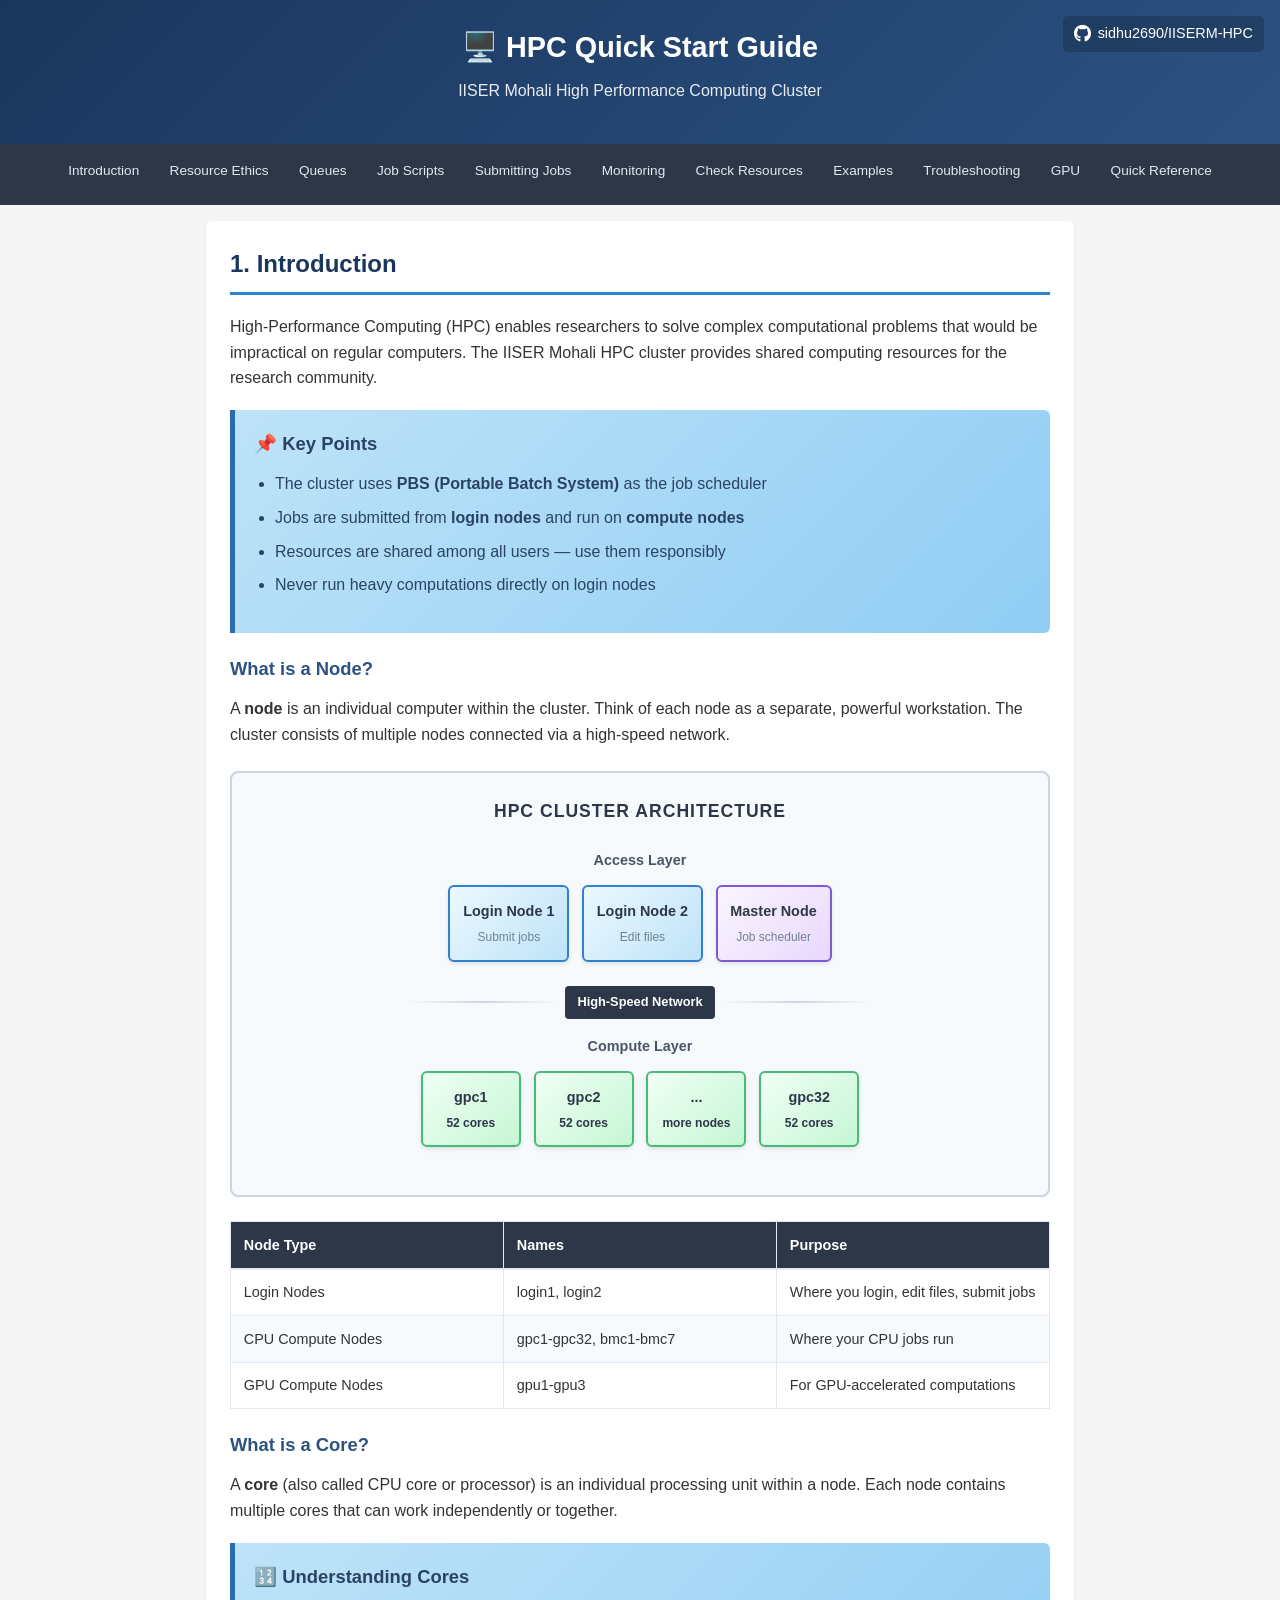
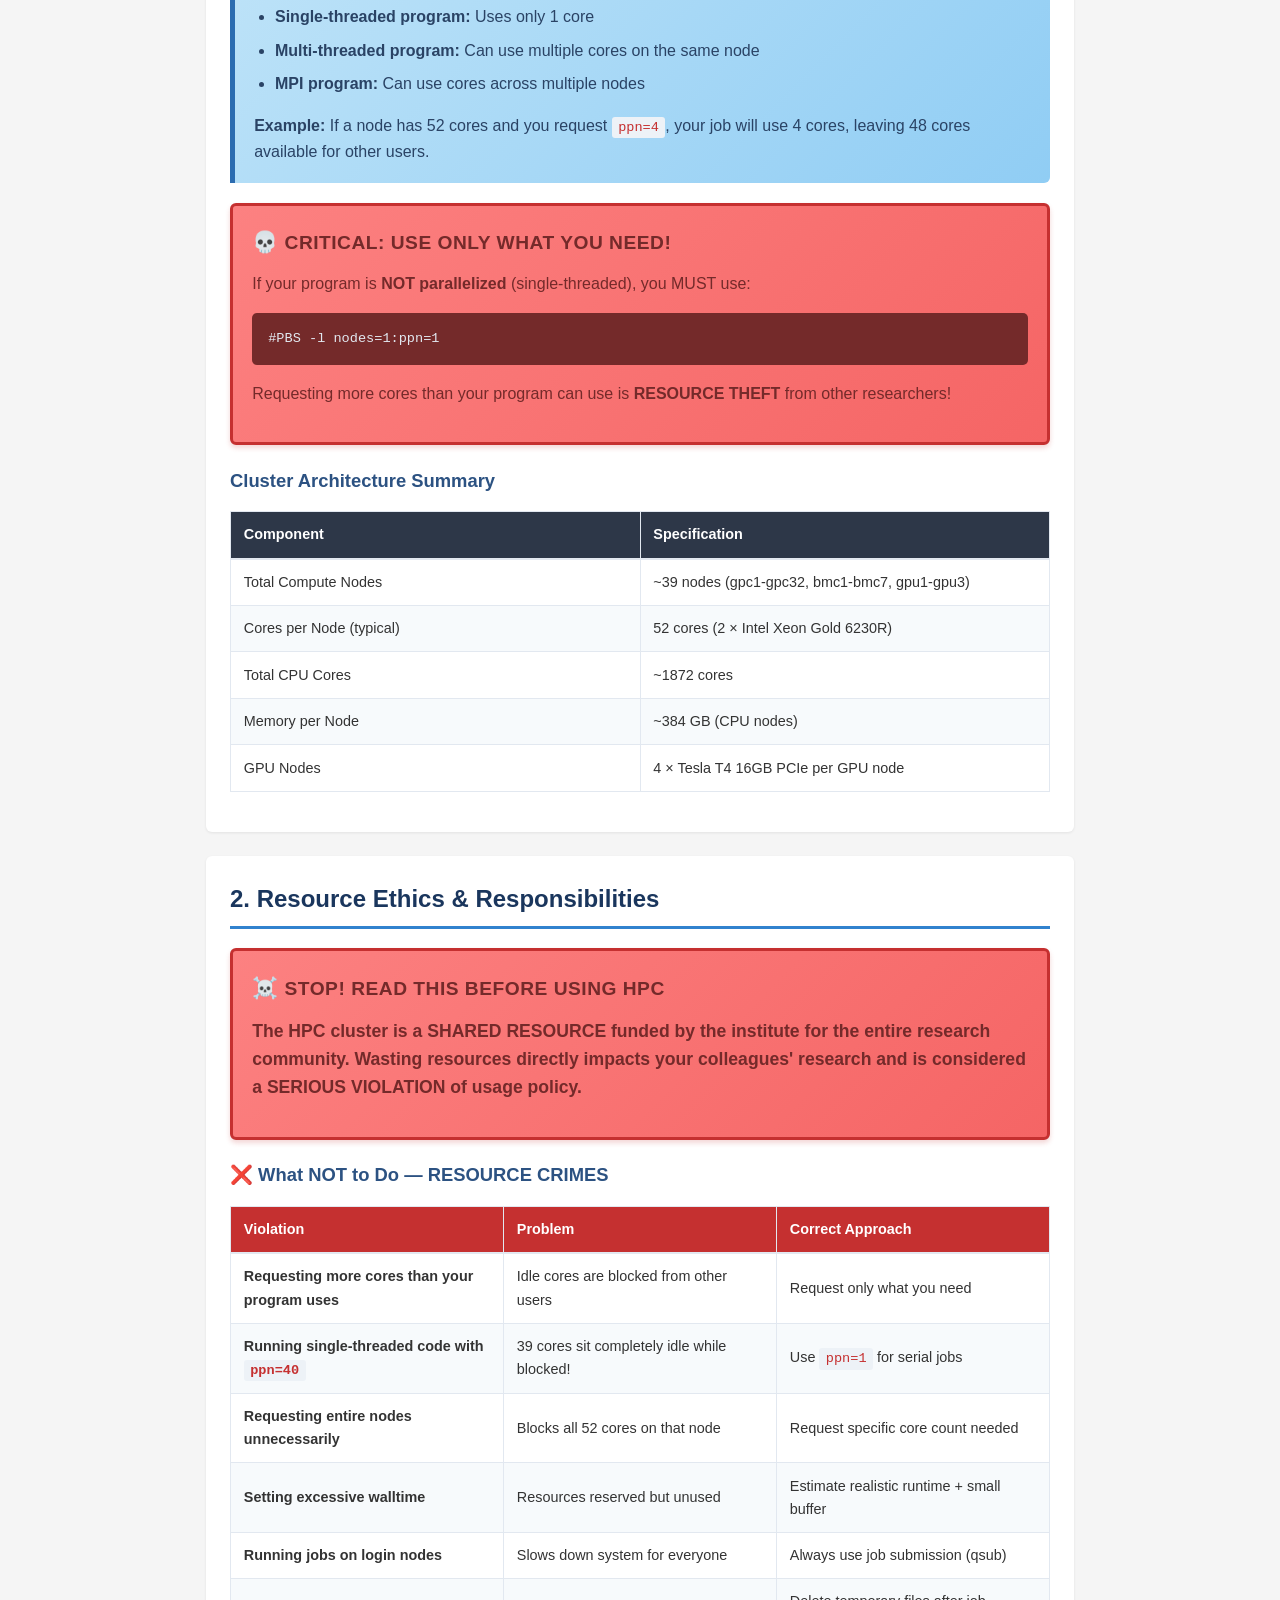
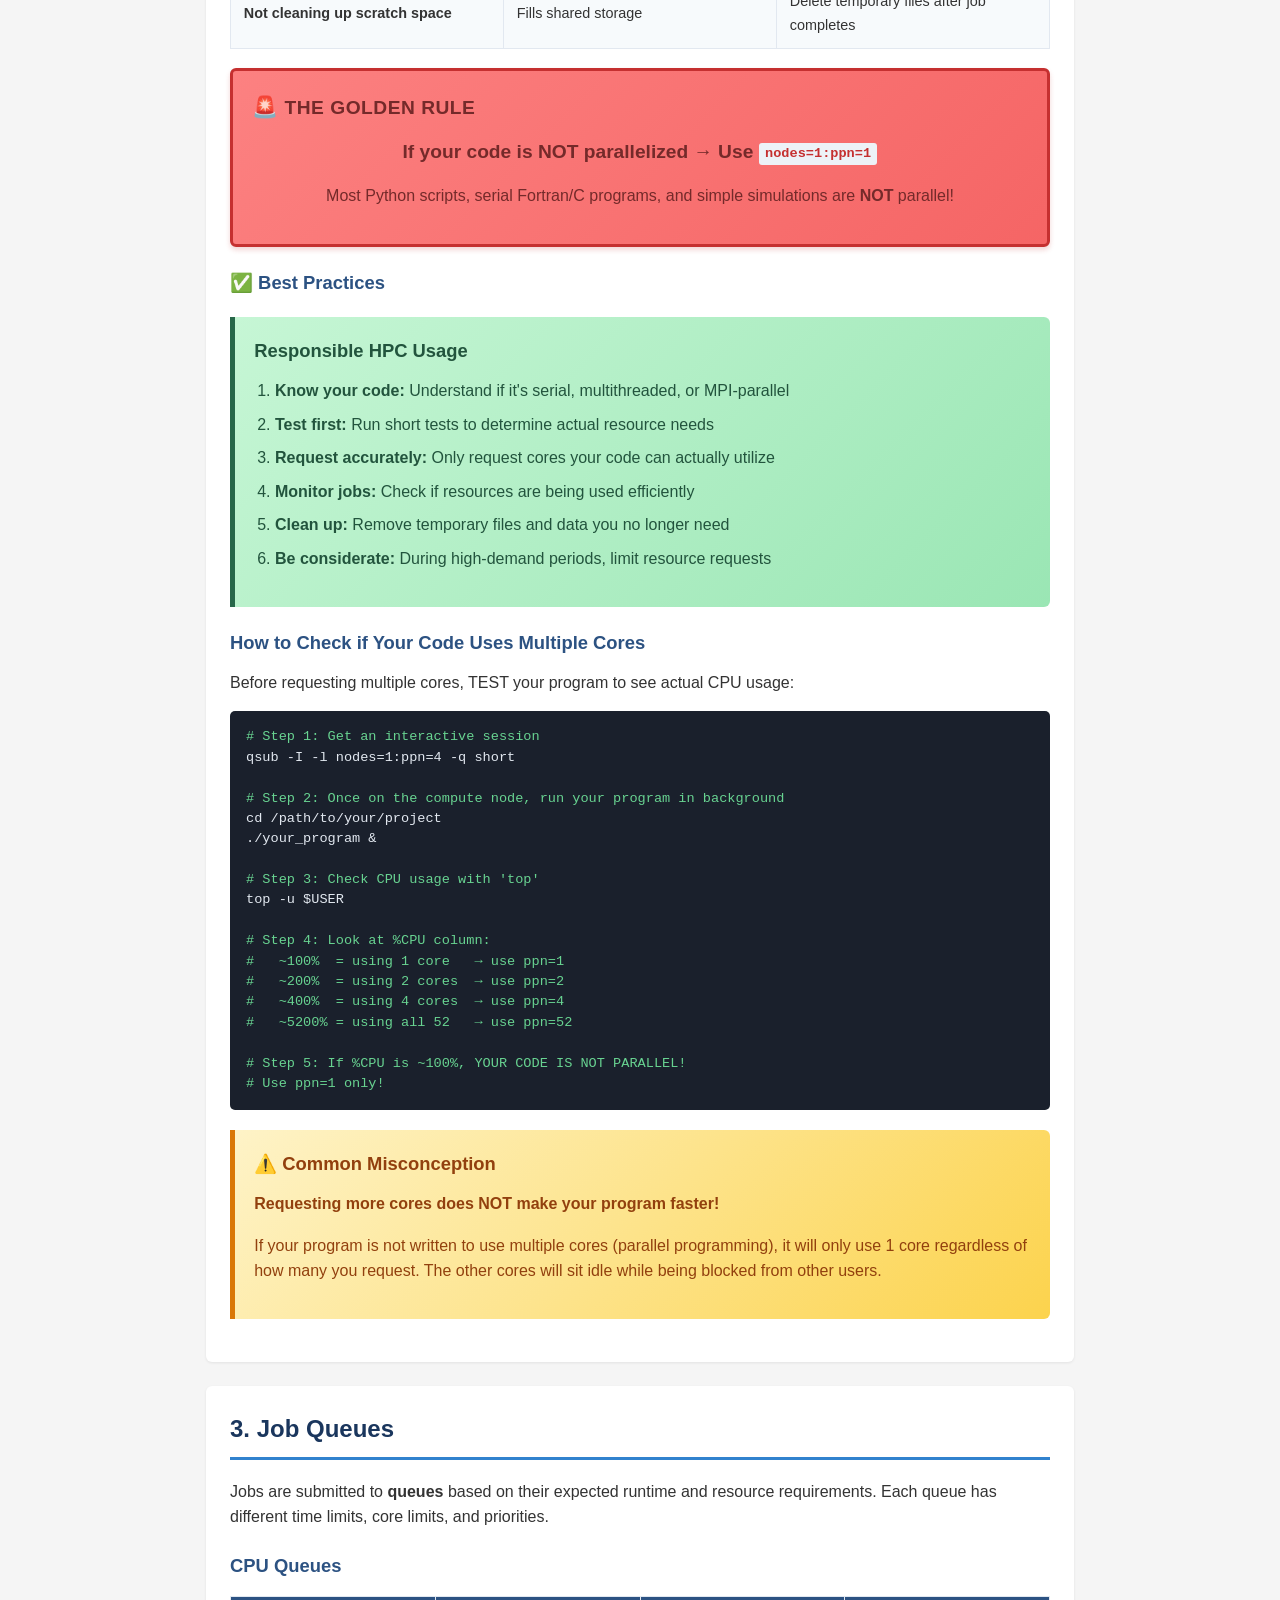
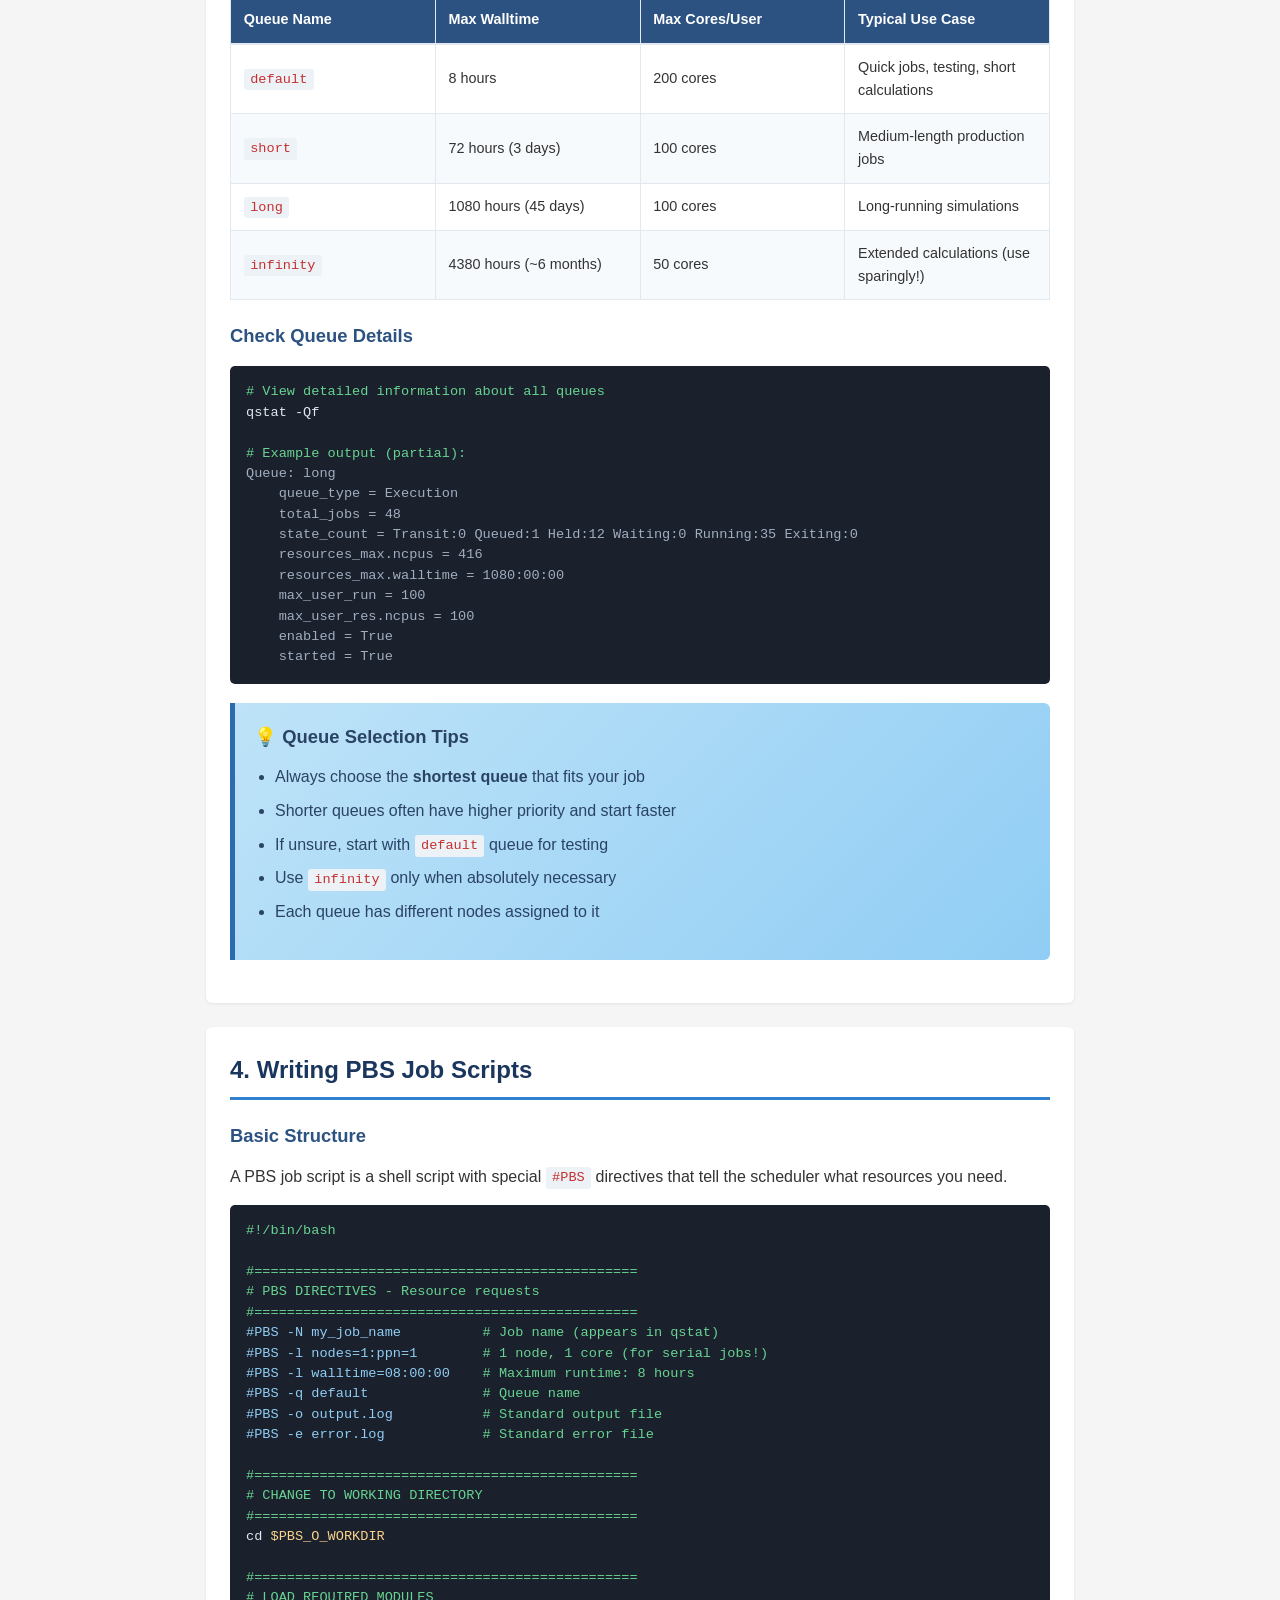
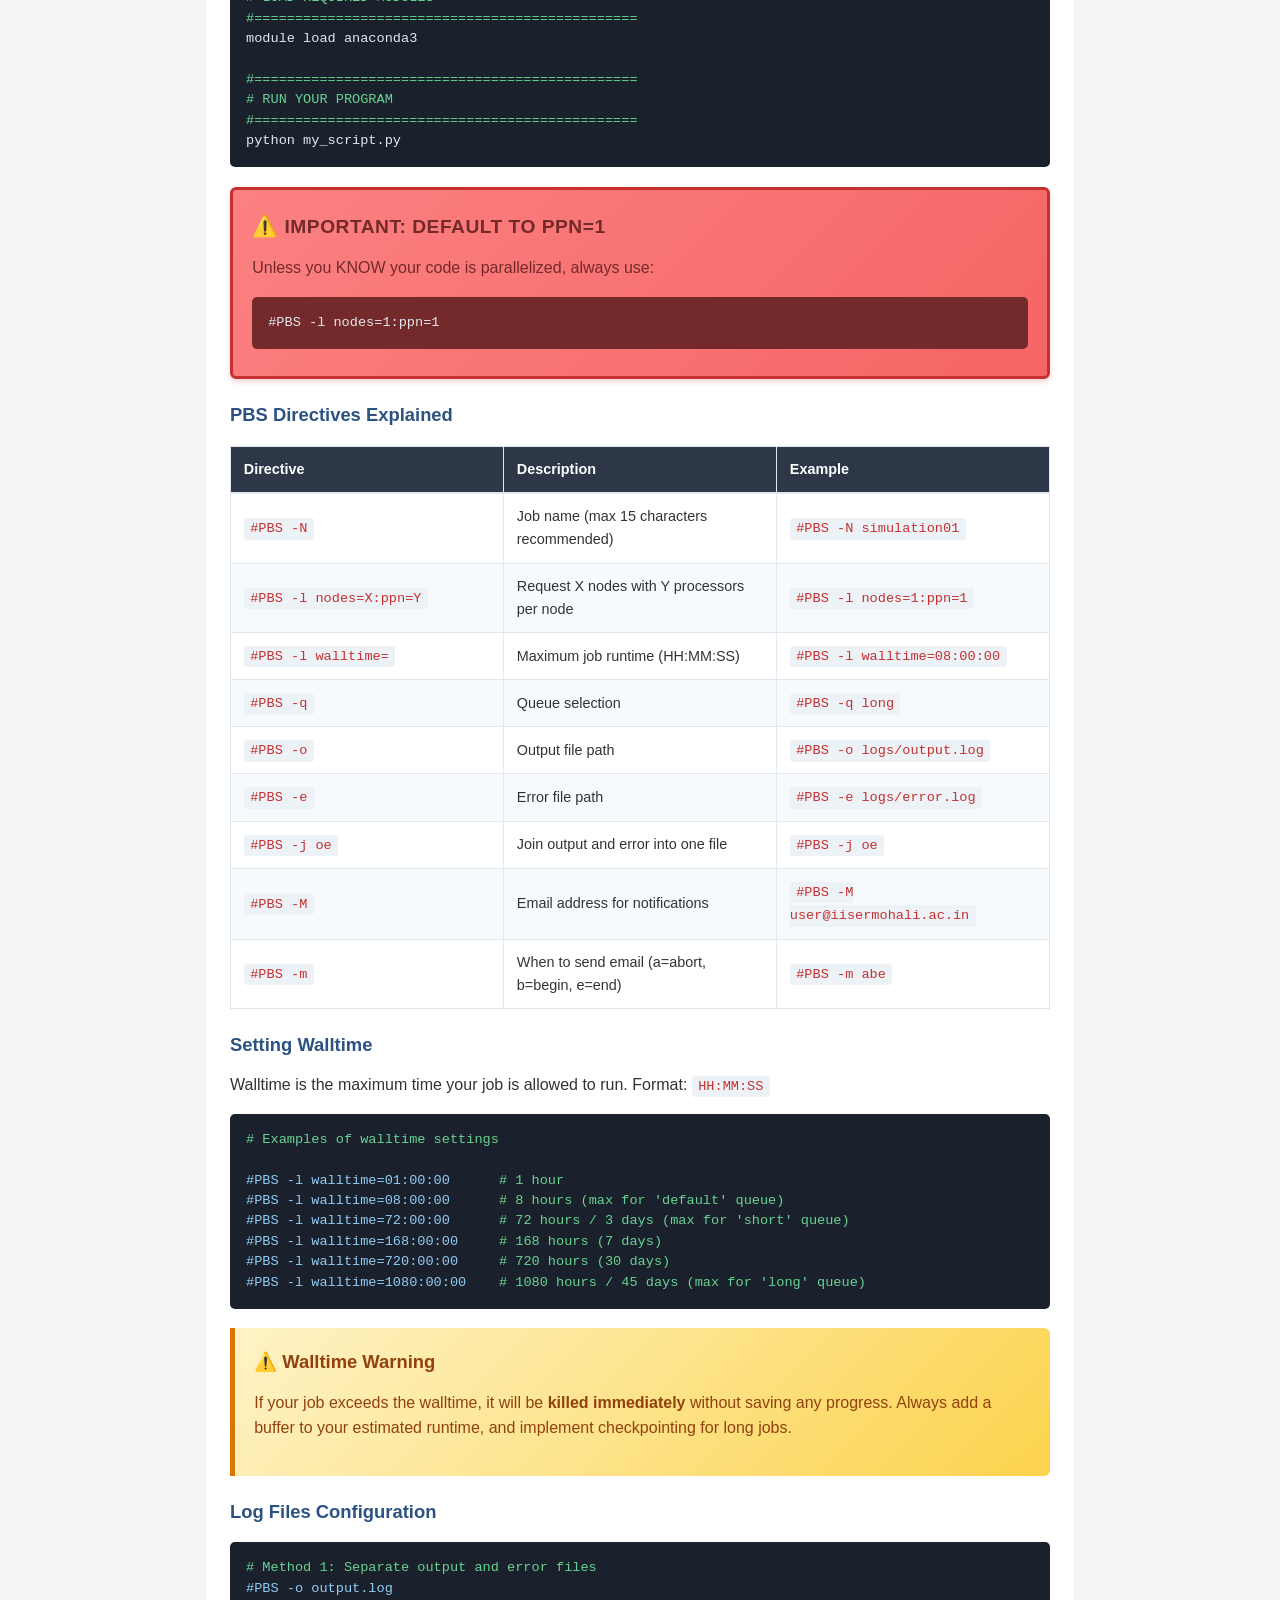
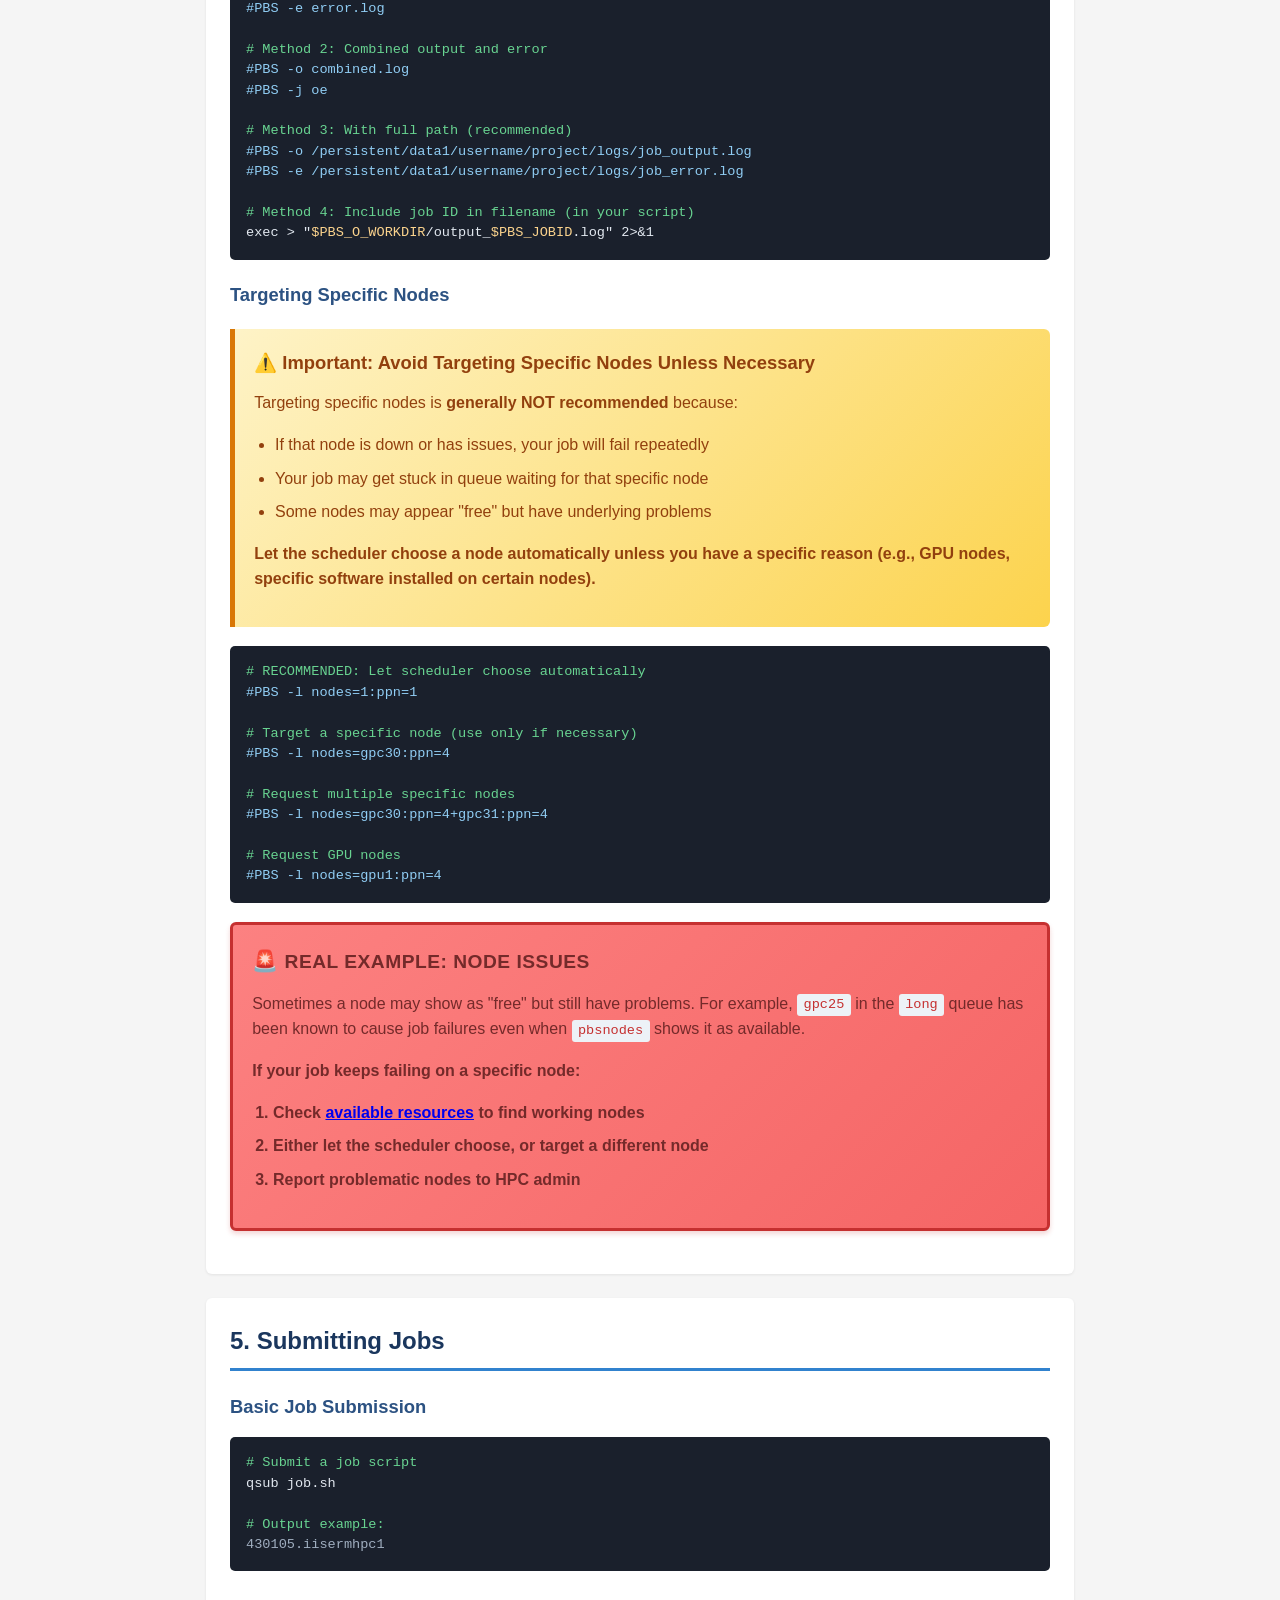
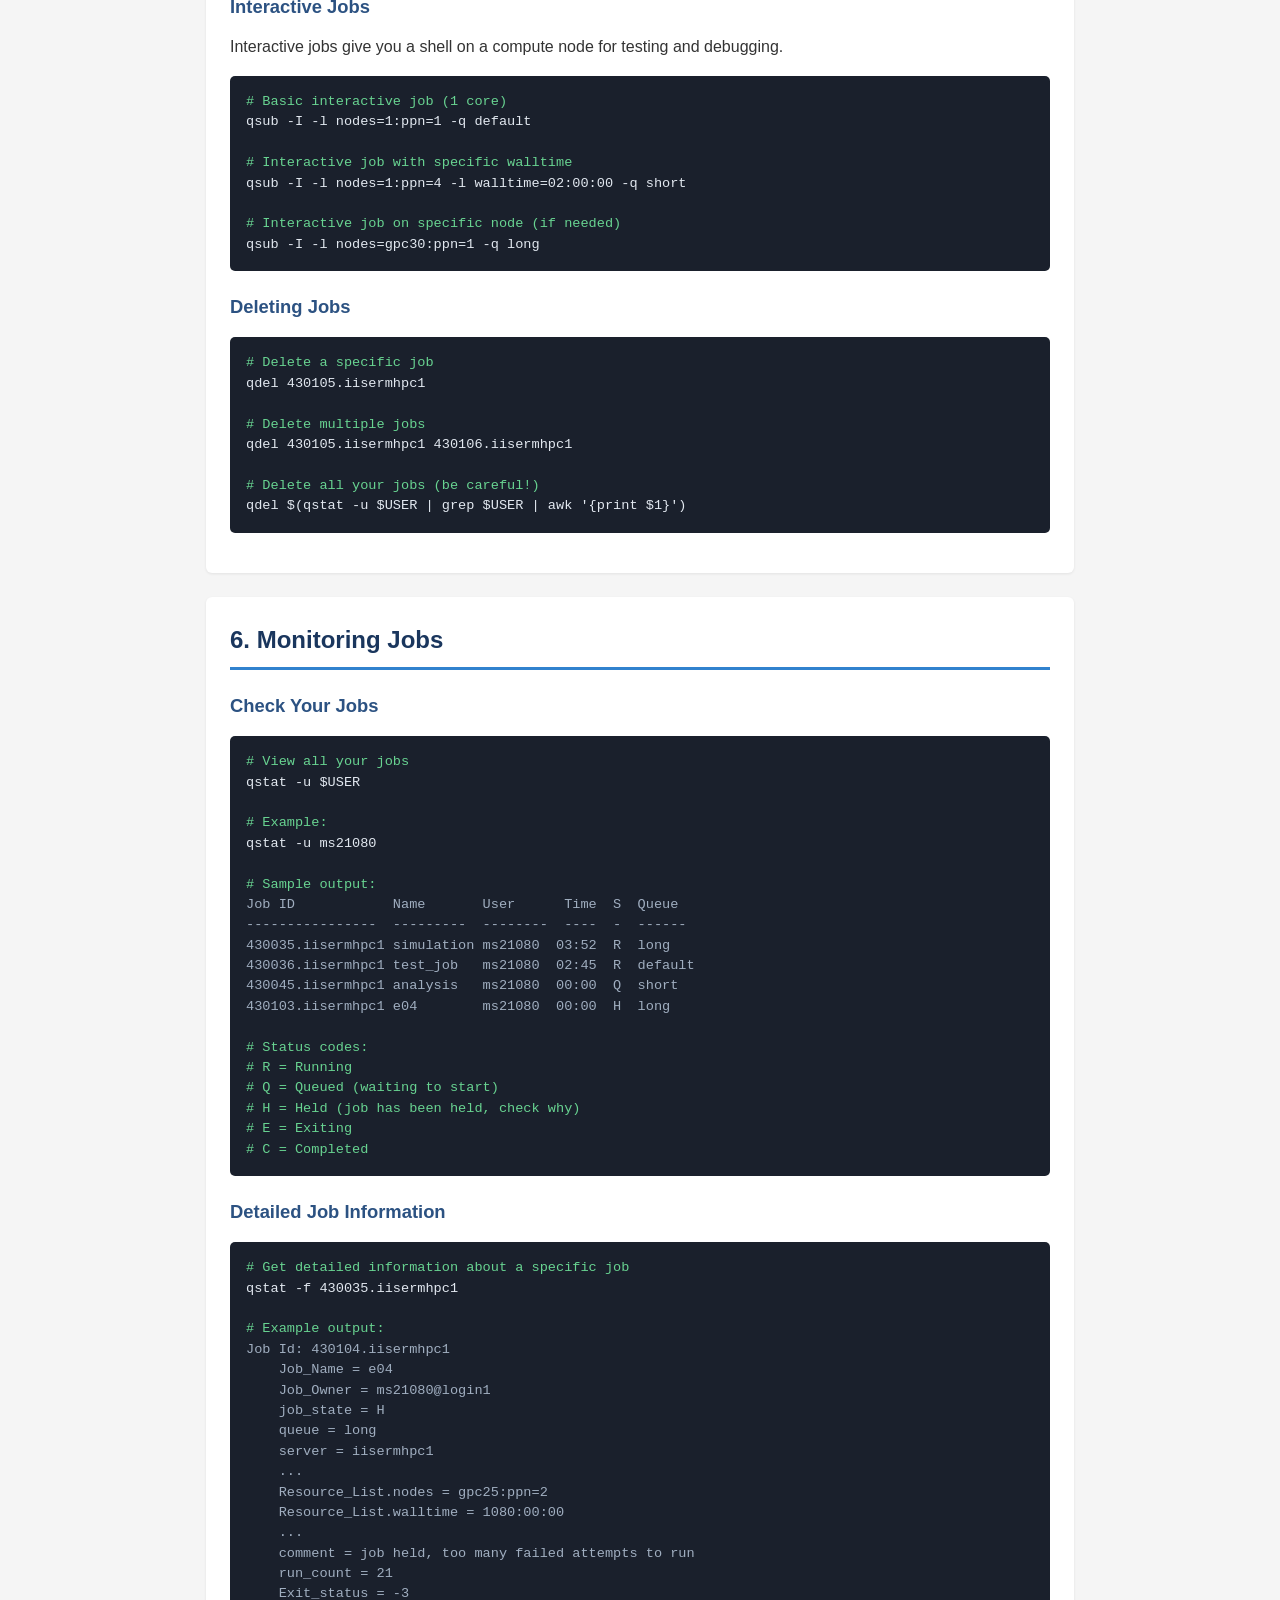
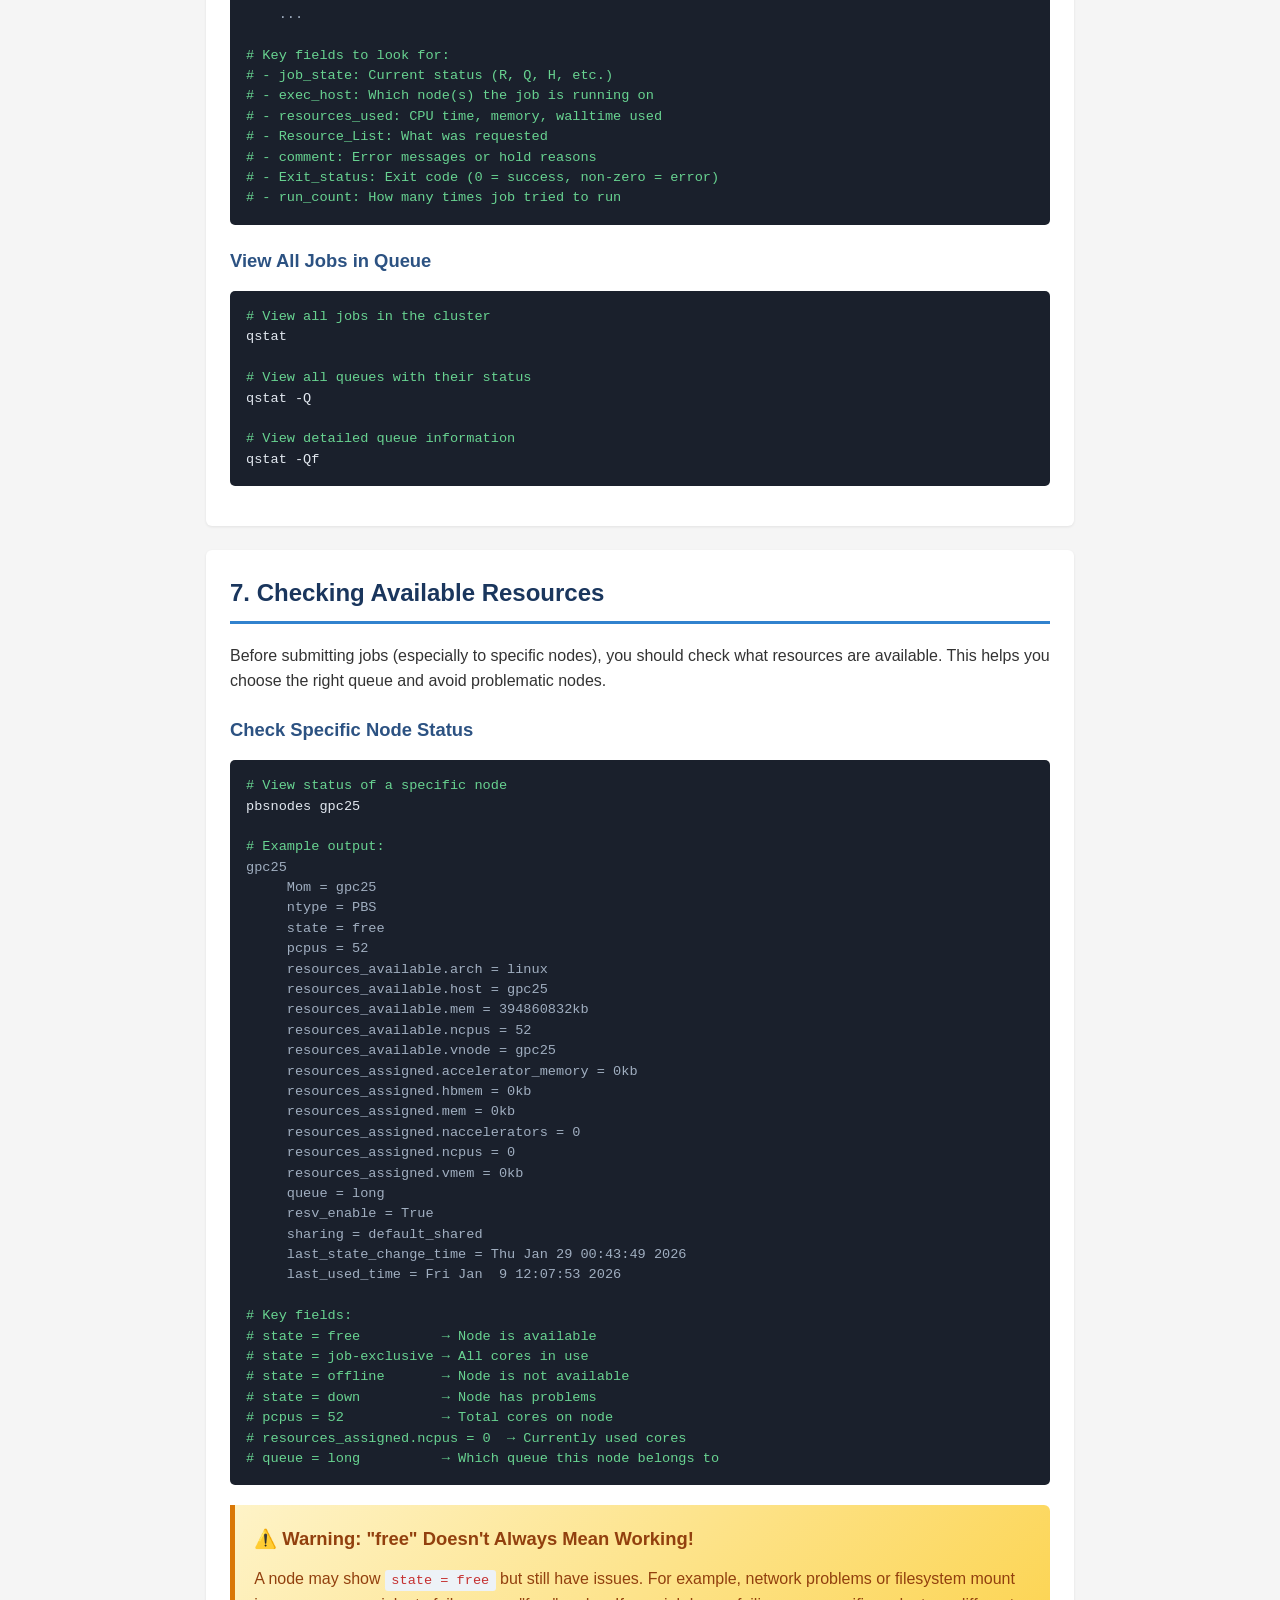
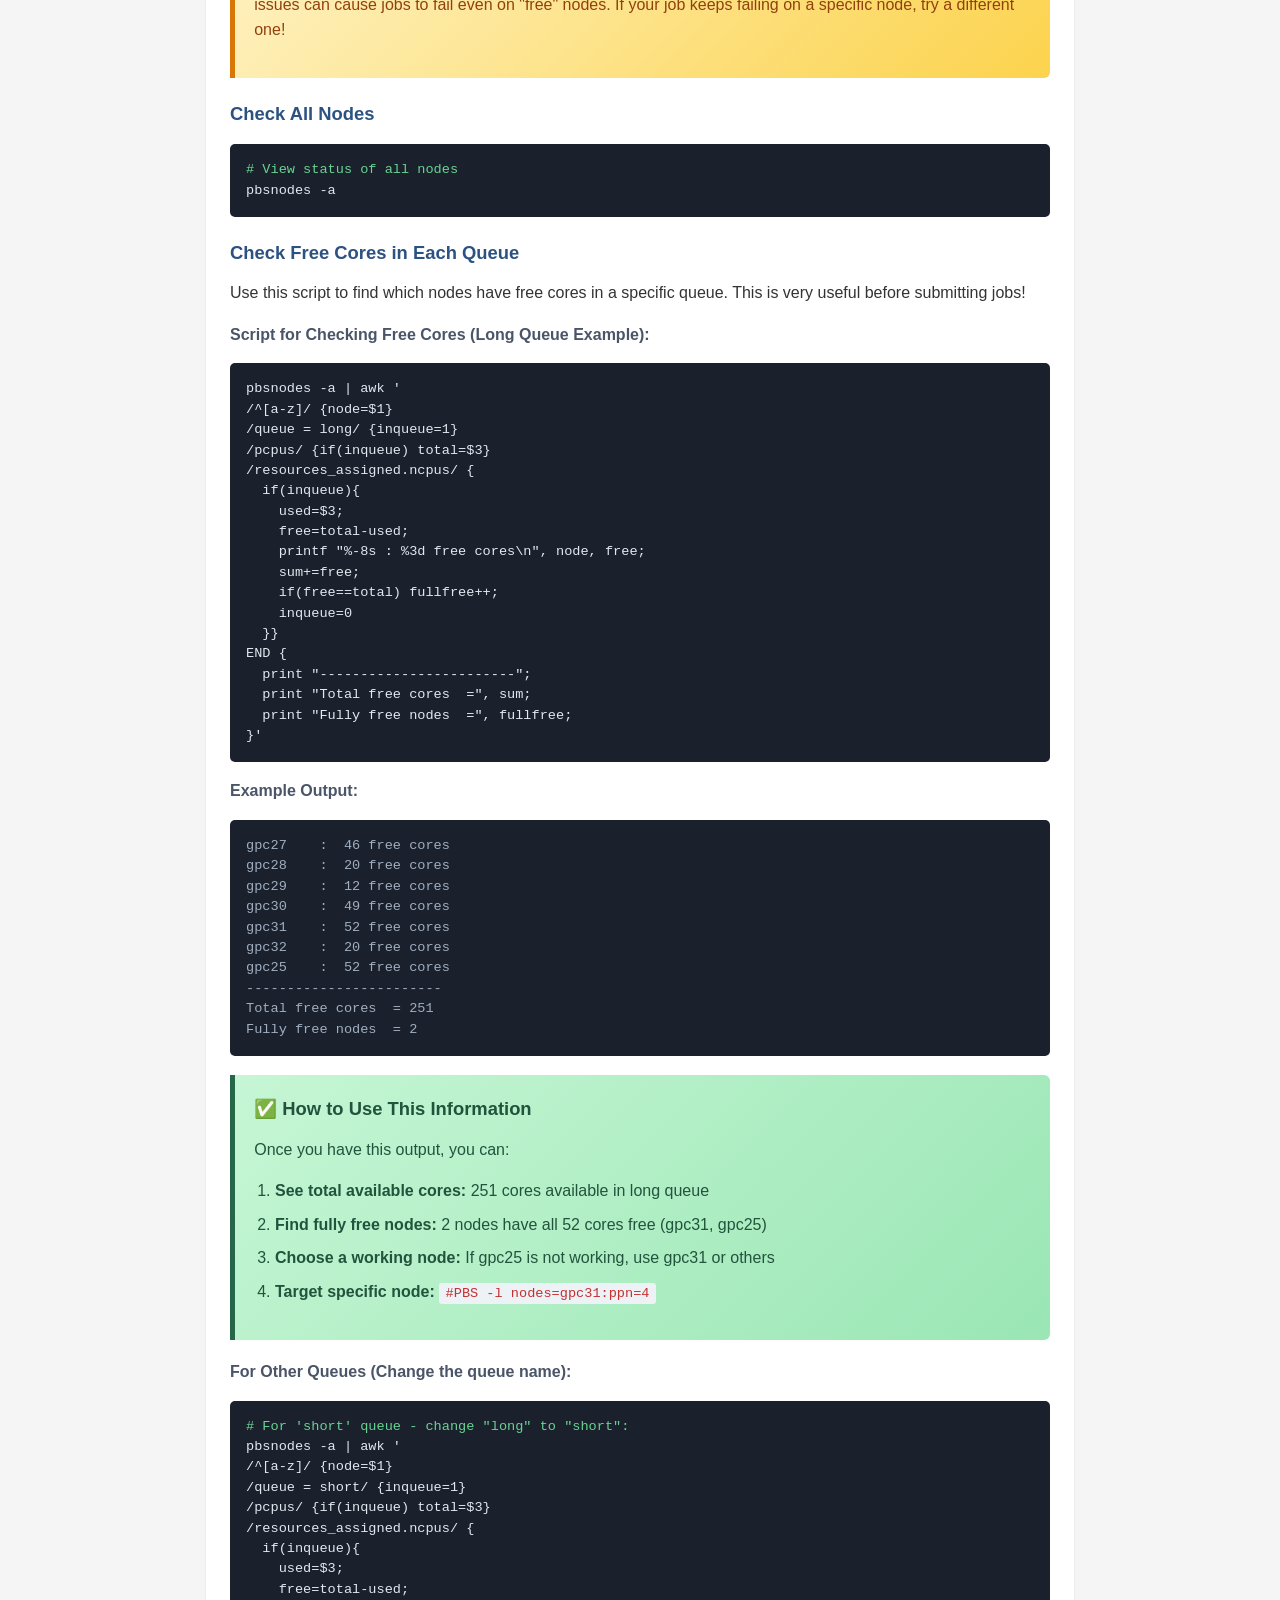
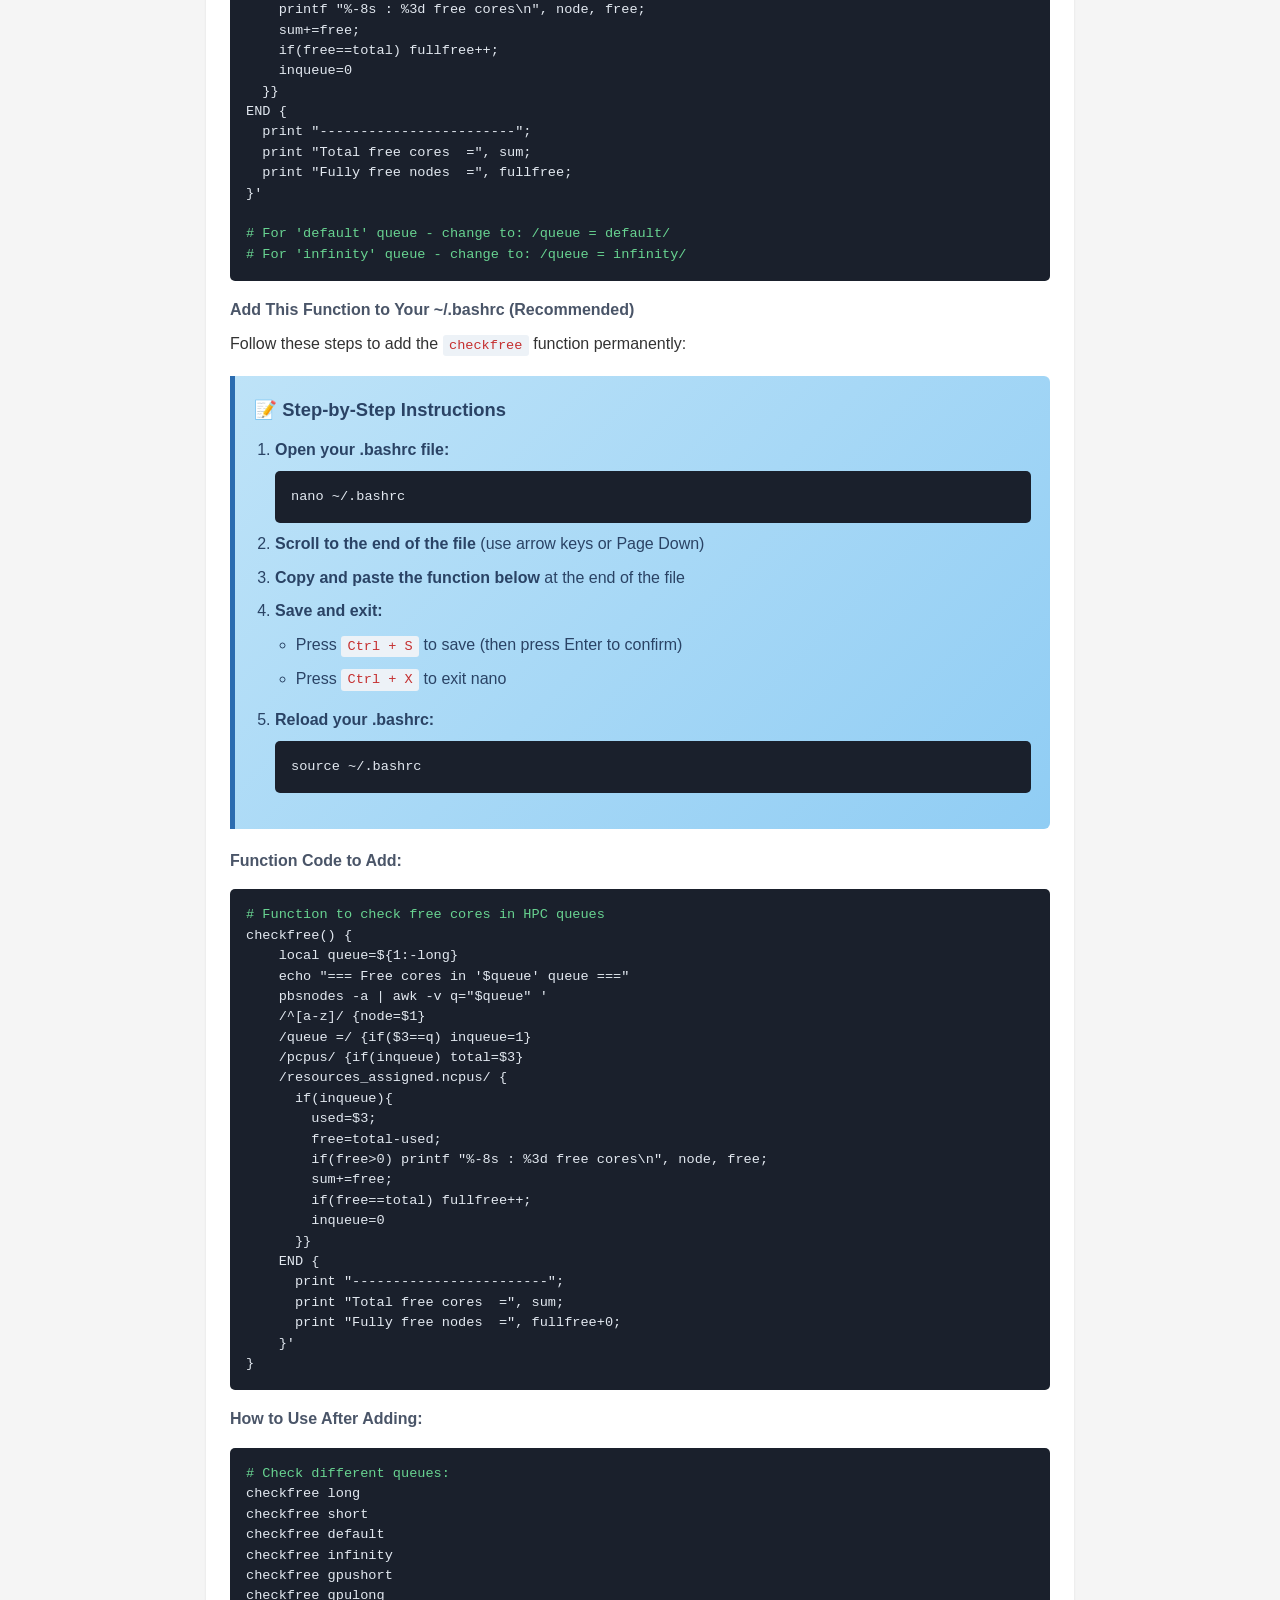
==== commit 79814acd: "Update index.html" ====
--- a/index.html
+++ b/index.html
@@ -1780,11 +1780,18 @@
 
 <h3>Working Solution: Interactive + nohup</h3>
 <p>
-    Since batch submission is broken, you must use <strong>interactive sessions</strong> combined 
-    with <strong>nohup</strong> to run long GPU jobs. This allows your job to continue running even 
-    after you disconnect from the terminal.
+    Since batch submission is currently broken, you must use <strong>interactive sessions</strong> 
+    combined with <strong>nohup</strong> to run long GPU jobs. This setup allows your job to keep 
+    running while you continue doing other work on the HPC (for example, opening a new SSH session 
+    and running additional commands).
 </p>
-
+<p>
+    You can start an interactive session, launch your job using <code>nohup</code>, and then use 
+    another SSH session for other tasks. However, keep one important limitation in mind: 
+    <strong> If you close the interactive session, the job will stop</strong>. There is currently 
+    no way to run the job in a fully detached manner. Once the interactive session ends, the job 
+    terminates as well.
+</p>
 <h4>Step 1: Request Interactive GPU Session</h4>
 <pre><code><span class="comment"># Request 8 hours on gpu3 with 16 CPU cores</span>
 qsub -I -q gpulong -l select=1:ncpus=16:host=gpu3,walltime=8:00:00
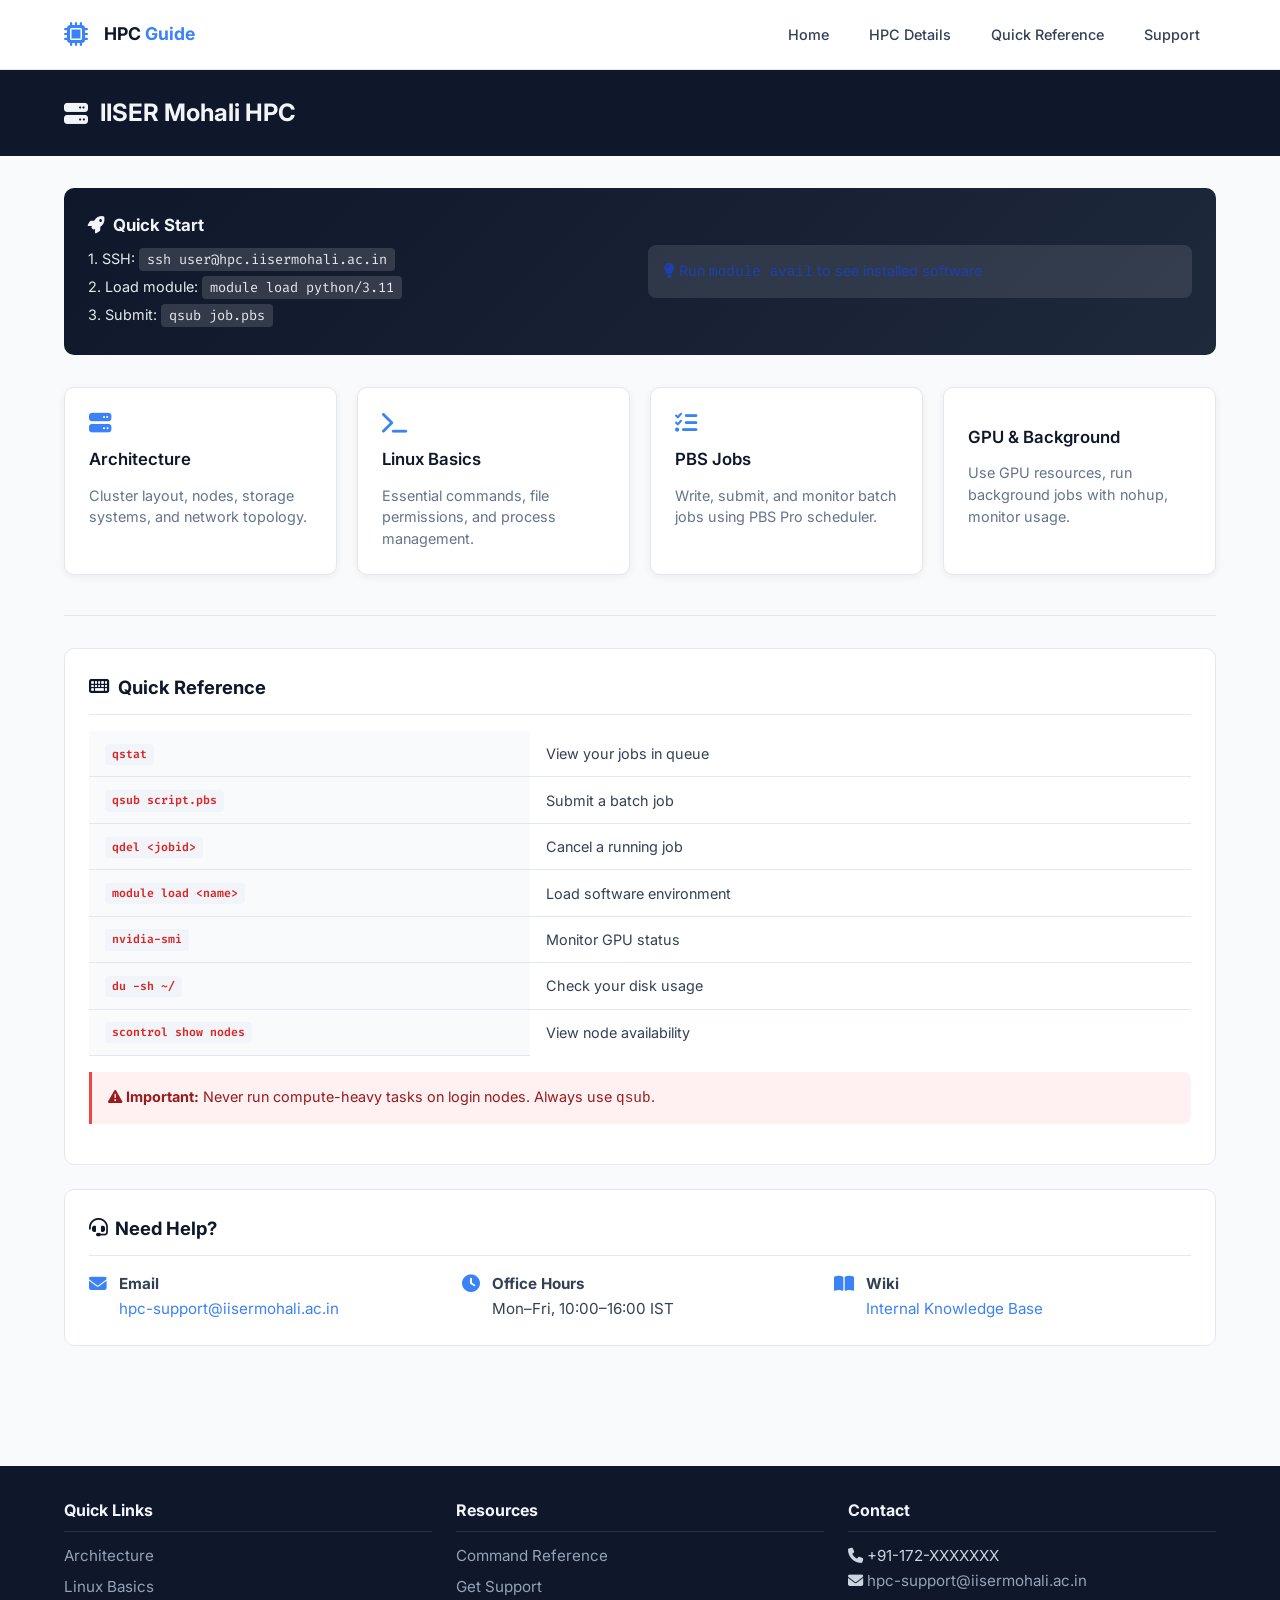
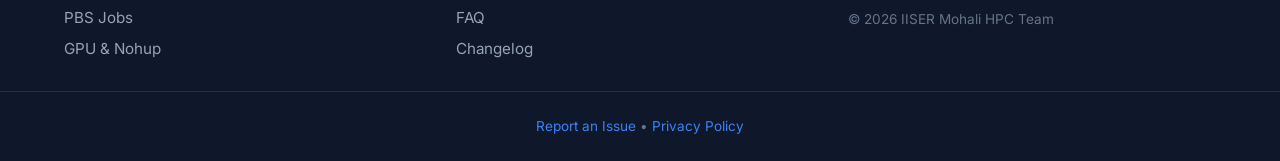
==== commit b6f2b7d2: "Add files via upload" ====
--- a/index.html
+++ b/index.html
@@ -1,2126 +1,250 @@
-
-
 <!DOCTYPE html>
 <html lang="en">
 <head>
-	<meta name="google-site-verification" content="A8Lkt5xjJXOMk6YDvfp_fay-ZWKiM5-m5vntHlVeZG4" />
-    <meta charset="UTF-8">
-    <meta name="viewport" content="width=device-width, initial-scale=1.0">
-    <title>HPC Quick Start Guide - IISER Mohali</title>
-    <link rel="stylesheet" href="https://cdnjs.cloudflare.com/ajax/libs/font-awesome/6.5.0/css/all.min.css">
-    <style>
-        * {
-            margin: 0;
-            padding: 0;
-            box-sizing: border-box;
-        }
-        
-        body {
-            font-family: 'Segoe UI', Tahoma, Geneva, Verdana, sans-serif;
-            line-height: 1.6;
-            color: #333;
-            background-color: #f5f5f5;
-        }
-        
-        header {
-            background: linear-gradient(135deg, #1a365d 0%, #2c5282 100%);
-            color: white;
-            padding: 1.5rem 1rem;
-            text-align: center;
-            box-shadow: 0 2px 8px rgba(0,0,0,0.1);
-            position: relative;
-        }
-        
-        header h1 {
-            font-size: 1.8rem;
-            margin-bottom: 0.5rem;
-        }
-        
-        header p {
-            opacity: 0.9;
-            font-size: 1rem;
-        }
-        
-        .github-link {
-            position: absolute;
-            top: 1rem;
-            right: 1rem;
-            font-size: 0.9rem;
-        }
-
-        .github-link a {
-            color: white;
-            text-decoration: none;
-            display: flex;
-            align-items: center;
-            gap: 0.4rem;
-            background: rgba(0,0,0,0.2);
-            padding: 0.4rem 0.7rem;
-            border-radius: 5px;
-            transition: background 0.3s;
-        }
-
-        .github-link a:hover {
-            background: rgba(0,0,0,0.4);
-        }
-
-        .github-link i {
-            font-size: 1.1rem;
-        }
-        
-        /* Mobile Navigation Toggle */
-        .nav-toggle {
-            display: none;
-            background: #2d3748;
-            color: white;
-            border: none;
-            padding: 0.8rem 1rem;
-            font-size: 1rem;
-            cursor: pointer;
-            width: 100%;
-            text-align: left;
-            position: sticky;
-            top: 0;
-            z-index: 100;
-        }
-        
-        .nav-toggle i {
-            margin-right: 0.5rem;
-        }
-        
-        nav {
-            background: #2d3748;
-            padding: 0.5rem;
-            position: sticky;
-            top: 0;
-            z-index: 100;
-            max-height: 70vh;
-            overflow-y: auto;
-        }
-        
-        nav ul {
-            list-style: none;
-            display: flex;
-            flex-wrap: wrap;
-            justify-content: center;
-            gap: 0.3rem;
-            max-width: 1200px;
-            margin: 0 auto;
-        }
-        
-        nav a {
-            color: #e2e8f0;
-            text-decoration: none;
-            padding: 0.5rem 0.8rem;
-            border-radius: 4px;
-            font-size: 0.85rem;
-            transition: background 0.3s;
-            display: block;
-        }
-        
-        nav a:hover {
-            background: #4a5568;
-        }
-        
-        .container {
-            max-width: 900px;
-            margin: 0 auto;
-            padding: 1rem;
-        }
-        
-        section {
-            background: white;
-            margin-bottom: 1.5rem;
-            padding: 1.5rem;
-            border-radius: 6px;
-            box-shadow: 0 1px 3px rgba(0,0,0,0.08);
-        }
-        
-        h2 {
-            color: #1a365d;
-            border-bottom: 3px solid #3182ce;
-            padding-bottom: 0.5rem;
-            margin-bottom: 1.2rem;
-            font-size: 1.5rem;
-        }
-        
-        h3 {
-            color: #2c5282;
-            margin: 1.3rem 0 0.8rem 0;
-            font-size: 1.15rem;
-        }
-        
-        h4 {
-            color: #4a5568;
-            margin: 1rem 0 0.5rem 0;
-            font-size: 1rem;
-        }
-        
-        p {
-            margin-bottom: 1rem;
-        }
-        
-        pre {
-            background: #1a202c;
-            color: #e2e8f0;
-            padding: 1rem;
-            border-radius: 5px;
-            overflow-x: auto;
-            margin: 1rem 0;
-            font-family: 'Consolas', 'Monaco', monospace;
-            font-size: 0.85rem;
-            line-height: 1.5;
-        }
-        
-        code {
-            background: #edf2f7;
-            padding: 0.2rem 0.4rem;
-            border-radius: 3px;
-            font-family: 'Consolas', 'Monaco', monospace;
-            font-size: 0.85rem;
-            color: #c53030;
-        }
-        
-        pre code {
-            background: none;
-            padding: 0;
-            color: inherit;
-        }
-        
-        .danger-box {
-            background: linear-gradient(135deg, #fc8181 0%, #f56565 100%);
-            border: 3px solid #c53030;
-            padding: 1.2rem;
-            margin: 1.2rem 0;
-            border-radius: 6px;
-            color: #742a2a;
-            box-shadow: 0 3px 5px rgba(197, 48, 48, 0.2);
-        }
-        
-        .danger-box h3 {
-            color: #742a2a;
-            margin-top: 0;
-            font-size: 1.2rem;
-            text-transform: uppercase;
-            letter-spacing: 0.5px;
-        }
-        
-        .danger-box ul {
-            margin-left: 1.3rem;
-            margin-top: 0.5rem;
-        }
-        
-        .danger-box li {
-            font-weight: 600;
-        }
-        
-        .warning-box {
-            background: linear-gradient(135deg, #fef3c7 0%, #fcd34d 100%);
-            border-left: 5px solid #d97706;
-            padding: 1.2rem;
-            margin: 1.2rem 0;
-            border-radius: 0 6px 6px 0;
-            color: #92400e;
-        }
-        
-        .warning-box h3 {
-            color: #92400e;
-            margin-top: 0;
-        }
-        
-        .warning-box ul {
-            margin-left: 1.3rem;
-            margin-top: 0.5rem;
-        }
-        
-        .info-box {
-            background: linear-gradient(135deg, #bee3f8 0%, #90cdf4 100%);
-            border-left: 5px solid #2b6cb0;
-            padding: 1.2rem;
-            margin: 1.2rem 0;
-            border-radius: 0 6px 6px 0;
-            color: #2a4365;
-        }
-        
-        .info-box h3 {
-            color: #2a4365;
-            margin-top: 0;
-        }
-        
-        .success-box {
-            background: linear-gradient(135deg, #c6f6d5 0%, #9ae6b4 100%);
-            border-left: 5px solid #276749;
-            padding: 1.2rem;
-            margin: 1.2rem 0;
-            border-radius: 0 6px 6px 0;
-            color: #22543d;
-        }
-        
-        .success-box h3 {
-            color: #22543d;
-            margin-top: 0;
-        }
-        
-        table {
-            width: 100%;
-            border-collapse: collapse;
-            margin: 1rem 0;
-            font-size: 0.9rem;
-            overflow-x: auto;
-            display: block;
-        }
-        
-        table thead,
-        table tbody {
-            display: table;
-            width: 100%;
-            table-layout: fixed;
-        }
-        
-        th, td {
-            border: 1px solid #e2e8f0;
-            padding: 0.7rem 0.8rem;
-            text-align: left;
-            word-wrap: break-word;
-        }
-        
-        th {
-
-            background: #2d3748;
-            color: white;
-            font-weight: 600;
-        }
-        
-        tr:nth-child(even) {
-            background: #f7fafc;
-        }
-        
-        ul, ol {
-            margin-left: 1.3rem;
-            margin-bottom: 1rem;
-        }
-        
-        li {
-            margin-bottom: 0.5rem;
-        }
-        
-        .cluster-diagram {
-            background: #f7fafc;
-            border: 2px solid #cbd5e0;
-            padding: 1.5rem;
-            margin: 1.5rem 0;
-            border-radius: 8px;
-        }
-        
-        .diagram-title {
-            text-align: center;
-            font-weight: bold;
-            font-size: 1.1rem;
-            color: #2d3748;
-            margin-bottom: 1.5rem;
-            text-transform: uppercase;
-            letter-spacing: 1px;
-        }
-        
-        .diagram-section {
-            margin-bottom: 1.5rem;
-        }
-        
-        .section-label {
-            text-align: center;
-            font-weight: 600;
-            color: #4a5568;
-            margin-bottom: 0.8rem;
-            font-size: 0.9rem;
-        }
-        
-        .node-group {
-            display: flex;
-            flex-wrap: wrap;
-            justify-content: center;
-            gap: 0.8rem;
-        }
-        
-        .node-box {
-            background: white;
-            border: 2px solid #cbd5e0;
-            border-radius: 6px;
-            padding: 0.8rem;
-            min-width: 100px;
-            text-align: center;
-            box-shadow: 0 2px 4px rgba(0,0,0,0.1);
-        }
-        
-        .login-node {
-            border-color: #3182ce;
-            background: linear-gradient(135deg, #ebf8ff 0%, #bee3f8 100%);
-        }
-        
-        .master-node {
-            border-color: #805ad5;
-            background: linear-gradient(135deg, #faf5ff 0%, #e9d8fd 100%);
-        }
-        
-        .compute-node {
-            border-color: #48bb78;
-            background: linear-gradient(135deg, #f0fff4 0%, #c6f6d5 100%);
-        }
-        
-        .node-title {
-            font-weight: bold;
-            color: #2d3748;
-            margin-bottom: 0.3rem;
-            font-size: 0.9rem;
-        }
-        
-        .node-desc {
-            font-size: 0.75rem;
-            color: #718096;
-        }
-        
-        .node-cores {
-            font-size: 0.75rem;
-            color: #2d3748;
-            font-weight: 600;
-        }
-        
-        .network-connector {
-            display: flex;
-            align-items: center;
-            justify-content: center;
-            margin: 1rem 0;
-            gap: 0.5rem;
-        }
-        
-        .connector-line {
-            flex: 1;
-            height: 2px;
-            background: linear-gradient(to right, transparent, #cbd5e0, transparent);
-            max-width: 150px;
-        }
-        
-        .network-label {
-            background: #2d3748;
-            color: white;
-            padding: 0.4rem 0.8rem;
-            border-radius: 4px;
-            font-size: 0.8rem;
-            font-weight: 600;
-            white-space: nowrap;
-        }
-        
-        .queue-table th {
-            background: #2c5282;
-        }
-        
-        footer {
-            background: #1a365d;
-            color: white;
-            text-align: center;
-            padding: 1.5rem 1rem;
-            margin-top: 2rem;
-        }
-        
-        footer a {
-            color: #90cdf4;
-        }
-        
-        .comment {
-            color: #68d391;
-        }
-        
-        .pbs-directive {
-            color: #90cdf4;
-        }
-        
-        .variable {
-            color: #fbd38d;
-        }
-        
-        .output {
-            color: #a0aec0;
-        }
-        
-        .skull {
-            font-size: 1.3rem;
-        }
-        
-        /* Mobile Styles */
-        @media (max-width: 768px) {
-            header h1 {
-                font-size: 1.4rem;
-            }
-            
-            header p {
-                font-size: 0.9rem;
-            }
-            
-            .github-link {
-                position: static;
-                margin-top: 1rem;
-                text-align: center;
-            }
-            
-            .github-link a {
-                display: inline-flex;
-                font-size: 0.85rem;
-                padding: 0.4rem 0.6rem;
-            }
-            
-            .nav-toggle {
-                display: block;
-            }
-            
-            nav {
-                display: none;
-                position: static;
-                max-height: none;
-            }
-            
-            nav.active {
-                display: block;
-            }
-            
-            nav ul {
-                flex-direction: column;
-                gap: 0;
-            }
-            
-            nav li {
-                border-bottom: 1px solid #4a5568;
-            }
-            
-            nav a {
-                padding: 0.8rem 1rem;
-                font-size: 0.9rem;
-            }
-            
-            .container {
-                padding: 0.5rem;
-            }
-            
-            section {
-                padding: 1rem;
-                margin-bottom: 1rem;
-            }
-            
-            h2 {
-                font-size: 1.3rem;
-            }
-            
-            h3 {
-                font-size: 1.1rem;
-            }
-            
-            pre {
-                font-size: 0.75rem;
-                padding: 0.8rem;
-            }
-            
-            table {
-                font-size: 0.8rem;
-            }
-            
-            th, td {
-                padding: 0.5rem 0.4rem;
-            }
-            
-            .diagram-title {
-                font-size: 0.9rem;
-            }
-            
-            .node-box {
-                min-width: 80px;
-                padding: 0.6rem;
-            }
-            
-            .node-title {
-                font-size: 0.8rem;
-            }
-            
-            .node-desc,
-            .node-cores {
-                font-size: 0.7rem;
-            }
-            
-            .network-label {
-                font-size: 0.7rem;
-                padding: 0.3rem 0.6rem;
-            }
-            
-            .connector-line {
-                max-width: 50px;
-            }
-            
-            .danger-box,
-            .warning-box,
-            .info-box,
-            .success-box {
-                padding: 1rem;
-            }
-        }
-        
-        @media (max-width: 480px) {
-            header h1 {
-                font-size: 1.2rem;
-            }
-            
-            h2 {
-                font-size: 1.2rem;
-            }
-            
-            h3 {
-                font-size: 1rem;
-            }
-            
-            pre {
-                font-size: 0.7rem;
-            }
-            
-            table {
-                font-size: 0.75rem;
-            }
-            
-            .diagram-title {
-                font-size: 0.8rem;
-            }
-            
-            .node-box {
-                min-width: 70px;
-                padding: 0.5rem 0.3rem;
-            }
-            
-            .network-label {
-                font-size: 0.65rem;
-            }
-        }
-    </style>
+  <meta charset="UTF-8" />
+  <meta name="viewport" content="width=device-width, initial-scale=1.0"/>
+  <title>HPC Docs | IISER Mohali</title>
+  
+  <!-- Fonts & Icons -->
+  <link rel="preconnect" href="https://fonts.googleapis.com"/>
+  <link href="https://fonts.googleapis.com/css2?family=Inter:wght@400;500;600;700&family=Fira+Code&display=swap" rel="stylesheet"/>
+  <link rel="stylesheet" href="https://cdnjs.cloudflare.com/ajax/libs/font-awesome/6.5.0/css/all.min.css"/>
+  
+  <!-- Styles -->
+  <link rel="stylesheet" href="style.css"/>
 </head>
 <body>
-    <header>
-        <h1>🖥️ HPC Quick Start Guide</h1>
-        <p>IISER Mohali High Performance Computing Cluster</p>
-        <div class="github-link">
-            <a href="https://github.com/sidhu2690/IISERM-HPC/" target="_blank">
-                <i class="fab fa-github"></i>
-                sidhu2690/IISERM-HPC
-            </a>
-        </div>
-    </header>
-    
-    <button class="nav-toggle" onclick="toggleNav()">
-        <i class="fas fa-bars"></i> Navigation Menu
+
+<!-- ===== Header ===== -->
+<header class="header">
+  <div class="header-container">
+    <div class="logo-area">
+      <i class="fa-solid fa-microchip" style="font-size:1.5rem;color:var(--accent)"></i>
+      <div class="site-title">HPC <span>Guide</span></div>
+    </div>
+    
+    <!-- Desktop Nav -->
+    <nav class="main-nav">
+      <a href="index.html" class="nav-item active">Home</a>
+      
+      <div class="nav-item parent">
+        HPC Details
+        <div class="dropdown">
+          <a href="architecture.html">Architecture</a>
+          <a href="linux.html">Linux Basics</a>
+          <a href="pbs.html">PBS Jobs</a>
+          <a href="gpu.html">GPU & Nohup</a>
+        </div>
+      </div>
+      
+      <a href="#reference" class="nav-item">Quick Reference</a>
+      <a href="#support" class="nav-item">Support</a>
+    </nav>
+    
+    <!-- Mobile Toggle -->
+    <button class="menu-toggle" id="menuToggle">
+      <i class="fa-solid fa-bars"></i>
     </button>
-    
-    <nav id="mainNav">
-        <ul>
-            <li><a href="#introduction" onclick="closeNav()">Introduction</a></li>
-            <li><a href="#ethics" onclick="closeNav()">Resource Ethics</a></li>
-            <li><a href="#queues" onclick="closeNav()">Queues</a></li>
-            <li><a href="#job-script" onclick="closeNav()">Job Scripts</a></li>
-            <li><a href="#submitting" onclick="closeNav()">Submitting Jobs</a></li>
-            <li><a href="#monitoring" onclick="closeNav()">Monitoring</a></li>
-            <li><a href="#checking-resources" onclick="closeNav()">Check Resources</a></li>
-            <li><a href="#examples" onclick="closeNav()">Examples</a></li>
-            <li><a href="#troubleshooting" onclick="closeNav()">Troubleshooting</a></li>
-	    <li><a href="#gpu-computing" onclick="closeNav()">GPU</a></li>
-            <li><a href="#commands" onclick="closeNav()">Quick Reference</a></li>
-        </ul>
-    </nav>
-    
-    <div class="container">
-        
-        <!-- Introduction -->
-        <section id="introduction">
-            <h2>1. Introduction</h2>
-            <p>
-                High-Performance Computing (HPC) enables researchers to solve complex computational problems 
-                that would be impractical on regular computers. The IISER Mohali HPC cluster provides shared 
-                computing resources for the research community.
-            </p>
-            
-            <div class="info-box">
-                <h3>📌 Key Points</h3>
-                <ul>
-                    <li>The cluster uses <strong>PBS (Portable Batch System)</strong> as the job scheduler</li>
-                    <li>Jobs are submitted from <strong>login nodes</strong> and run on <strong>compute nodes</strong></li>
-                    <li>Resources are shared among all users — use them responsibly</li>
-                    <li>Never run heavy computations directly on login nodes</li>
-                </ul>
-            </div>
-	
-            
-            <h3 id="what-is-node">What is a Node?</h3>
-            <p>
-                A <strong>node</strong> is an individual computer within the cluster. Think of each node as 
-                a separate, powerful workstation. The cluster consists of multiple nodes connected via a 
-                high-speed network.
-            </p>
-            
-            <div class="cluster-diagram">
-                <div class="diagram-title">HPC CLUSTER ARCHITECTURE</div>
-                
-                <div class="diagram-section">
-                    <div class="section-label">Access Layer</div>
-                    <div class="node-group">
-                        <div class="node-box login-node">
-                            <div class="node-title">Login Node 1</div>
-                            <div class="node-desc">Submit jobs</div>
-                        </div>
-                        <div class="node-box login-node">
-                            <div class="node-title">Login Node 2</div>
-                            <div class="node-desc">Edit files</div>
-                        </div>
-                        <div class="node-box master-node">
-                            <div class="node-title">Master Node</div>
-                            <div class="node-desc">Job scheduler</div>
-                        </div>
-                    </div>
-                </div>
-                
-                <div class="network-connector">
-                    <div class="connector-line"></div>
-                    <div class="network-label">High-Speed Network</div>
-                    <div class="connector-line"></div>
-                </div>
-                
-                <div class="diagram-section">
-                    <div class="section-label">Compute Layer</div>
-                    <div class="node-group">
-                        <div class="node-box compute-node">
-                            <div class="node-title">gpc1</div>
-                            <div class="node-cores">52 cores</div>
-                        </div>
-                        <div class="node-box compute-node">
-                            <div class="node-title">gpc2</div>
-                            <div class="node-cores">52 cores</div>
-                        </div>
-                        <div class="node-box compute-node">
-                            <div class="node-title">...</div>
-                            <div class="node-cores">more nodes</div>
-                        </div>
-                        <div class="node-box compute-node">
-                            <div class="node-title">gpc32</div>
-                            <div class="node-cores">52 cores</div>
-                        </div>
-                    </div>
-                </div>
-            </div>
-            
-            <table>
-                <thead>
-                <tr>
-                    <th>Node Type</th>
-                    <th>Names</th>
-                    <th>Purpose</th>
-                </tr>
-                </thead>
-                <tbody>
-                <tr>
-                    <td>Login Nodes</td>
-                    <td>login1, login2</td>
-                    <td>Where you login, edit files, submit jobs</td>
-                </tr>
-                <tr>
-                    <td>CPU Compute Nodes</td>
-                    <td>gpc1-gpc32, bmc1-bmc7</td>
-                    <td>Where your CPU jobs run</td>
-                </tr>
-                <tr>
-                    <td>GPU Compute Nodes</td>
-                    <td>gpu1-gpu3</td>
-                    <td>For GPU-accelerated computations</td>
-                </tr>
-                </tbody>
-            </table>
-            
-            <h3 id="what-is-core">What is a Core?</h3>
-            <p>
-                A <strong>core</strong> (also called CPU core or processor) is an individual processing unit 
-                within a node. Each node contains multiple cores that can work independently or together.
-            </p>
-            
-            <div class="info-box">
-                <h3>🔢 Understanding Cores</h3>
-                <ul>
-                    <li><strong>Single-threaded program:</strong> Uses only 1 core</li>
-                    <li><strong>Multi-threaded program:</strong> Can use multiple cores on the same node</li>
-                    <li><strong>MPI program:</strong> Can use cores across multiple nodes</li>
-                </ul>
-                <p style="margin-bottom: 0; margin-top: 1rem;">
-                    <strong>Example:</strong> If a node has 52 cores and you request <code>ppn=4</code>, 
-                    your job will use 4 cores, leaving 48 cores available for other users.
-                </p>
-            </div>
-            
-            <div class="danger-box">
-                <h3><span class="skull">💀</span> CRITICAL: Use Only What You Need!</h3>
-                <p>
-                    If your program is <strong>NOT parallelized</strong> (single-threaded), you MUST use:
-                </p>
-                <pre style="background: #742a2a; margin: 1rem 0;"><code>#PBS -l nodes=1:ppn=1</code></pre>
-                <p>
-                    Requesting more cores than your program can use is <strong>RESOURCE THEFT</strong> from other researchers!
-                </p>
-            </div>
-            
-            <h3 id="cluster-architecture">Cluster Architecture Summary</h3>
-            <table>
-                <thead>
-                <tr>
-                    <th>Component</th>
-                    <th>Specification</th>
-                </tr>
-                </thead>
-                <tbody>
-                <tr>
-                    <td>Total Compute Nodes</td>
-                    <td>~39 nodes (gpc1-gpc32, bmc1-bmc7, gpu1-gpu3)</td>
-                </tr>
-                <tr>
-                    <td>Cores per Node (typical)</td>
-                    <td>52 cores (2 × Intel Xeon Gold 6230R)</td>
-                </tr>
-                <tr>
-                    <td>Total CPU Cores</td>
-                    <td>~1872 cores</td>
-                </tr>
-                <tr>
-                    <td>Memory per Node</td>
-                    <td>~384 GB (CPU nodes)</td>
-                </tr>
-                <tr>
-                    <td>GPU Nodes</td>
-                    <td>4 × Tesla T4 16GB PCIe per GPU node</td>
-                </tr>
-                </tbody>
-            </table>
-        </section>
-        
-        <!-- Resource Ethics -->
-        <section id="ethics">
-            <h2>2. Resource Ethics & Responsibilities</h2>
-            
-            <div class="danger-box">
-                <h3><span class="skull">☠️</span> STOP! READ THIS BEFORE USING HPC</h3>
-                <p style="font-size: 1.1rem; font-weight: bold;">
-                    The HPC cluster is a <strong>SHARED RESOURCE</strong> funded by the institute for the 
-                    entire research community. Wasting resources directly impacts your colleagues' research 
-                    and is considered a <strong>SERIOUS VIOLATION</strong> of usage policy.
-                </p>
-            </div>
-            
-            <h3>❌ What NOT to Do — RESOURCE CRIMES</h3>
-            <table>
-                <thead>
-                <tr>
-                    <th style="background: #c53030;">Violation</th>
-                    <th style="background: #c53030;">Problem</th>
-                    <th style="background: #c53030;">Correct Approach</th>
-                </tr>
-                </thead>
-                <tbody>
-                <tr>
-                    <td><strong>Requesting more cores than your program uses</strong></td>
-                    <td>Idle cores are blocked from other users</td>
-                    <td>Request only what you need</td>
-                </tr>
-                <tr>
-                    <td><strong>Running single-threaded code with <code>ppn=40</code></strong></td>
-                    <td>39 cores sit completely idle while blocked!</td>
-                    <td>Use <code>ppn=1</code> for serial jobs</td>
-                </tr>
-                <tr>
-                    <td><strong>Requesting entire nodes unnecessarily</strong></td>
-                    <td>Blocks all 52 cores on that node</td>
-                    <td>Request specific core count needed</td>
-                </tr>
-                <tr>
-                    <td><strong>Setting excessive walltime</strong></td>
-                    <td>Resources reserved but unused</td>
-                    <td>Estimate realistic runtime + small buffer</td>
-                </tr>
-                <tr>
-                    <td><strong>Running jobs on login nodes</strong></td>
-                    <td>Slows down system for everyone</td>
-                    <td>Always use job submission (qsub)</td>
-                </tr>
-                <tr>
-                    <td><strong>Not cleaning up scratch space</strong></td>
-                    <td>Fills shared storage</td>
-                    <td>Delete temporary files after job completes</td>
-                </tr>
-                </tbody>
-            </table>
-            
-            <div class="danger-box">
-                <h3><span class="skull">🚨</span> THE GOLDEN RULE</h3>
-                <p style="font-size: 1.2rem; text-align: center; font-weight: bold;">
-                    If your code is NOT parallelized → Use <code>nodes=1:ppn=1</code>
-                </p>
-                <p style="text-align: center;">
-                    Most Python scripts, serial Fortran/C programs, and simple simulations are <strong>NOT</strong> parallel!
-                </p>
-            </div>
-            
-            <h3>✅ Best Practices</h3>
-            <div class="success-box">
-                <h3>Responsible HPC Usage</h3>
-                <ol>
-                    <li><strong>Know your code:</strong> Understand if it's serial, multithreaded, or MPI-parallel</li>
-                    <li><strong>Test first:</strong> Run short tests to determine actual resource needs</li>
-                    <li><strong>Request accurately:</strong> Only request cores your code can actually utilize</li>
-                    <li><strong>Monitor jobs:</strong> Check if resources are being used efficiently</li>
-                    <li><strong>Clean up:</strong> Remove temporary files and data you no longer need</li>
-                    <li><strong>Be considerate:</strong> During high-demand periods, limit resource requests</li>
-                </ol>
-            </div>
-            
-            <h3>How to Check if Your Code Uses Multiple Cores</h3>
-            <p>Before requesting multiple cores, TEST your program to see actual CPU usage:</p>
-            <pre><code><span class="comment"># Step 1: Get an interactive session</span>
-qsub -I -l nodes=1:ppn=4 -q short
-
-<span class="comment"># Step 2: Once on the compute node, run your program in background</span>
-cd /path/to/your/project
-./your_program &
-
-<span class="comment"># Step 3: Check CPU usage with 'top'</span>
-top -u $USER
-
-<span class="comment"># Step 4: Look at %CPU column:</span>
-<span class="comment">#   ~100%  = using 1 core   → use ppn=1</span>
-<span class="comment">#   ~200%  = using 2 cores  → use ppn=2</span>
-<span class="comment">#   ~400%  = using 4 cores  → use ppn=4</span>
-<span class="comment">#   ~5200% = using all 52   → use ppn=52</span>
-
-<span class="comment"># Step 5: If %CPU is ~100%, YOUR CODE IS NOT PARALLEL!</span>
-<span class="comment"># Use ppn=1 only!</span></code></pre>
-            
-            <div class="warning-box">
-                <h3>⚠️ Common Misconception</h3>
-                <p>
-                    <strong>Requesting more cores does NOT make your program faster!</strong>
-                </p>
-                <p>
-                    If your program is not written to use multiple cores (parallel programming), 
-                    it will only use 1 core regardless of how many you request. The other cores 
-                    will sit idle while being blocked from other users.
-                </p>
-            </div>
-        </section>
-        
-        <!-- Job Queues -->
-        <section id="queues">
-            <h2>3. Job Queues</h2>
-            <p>
-                Jobs are submitted to <strong>queues</strong> based on their expected runtime and resource 
-                requirements. Each queue has different time limits, core limits, and priorities.
-            </p>
-            
-            <h3>CPU Queues</h3>
-            <table class="queue-table">
-                <thead>
-                <tr>
-                    <th>Queue Name</th>
-                    <th>Max Walltime</th>
-                    <th>Max Cores/User</th>
-                    <th>Typical Use Case</th>
-                </tr>
-                </thead>
-                <tbody>
-                <tr>
-                    <td><code>default</code></td>
-                    <td>8 hours</td>
-                    <td>200 cores</td>
-                    <td>Quick jobs, testing, short calculations</td>
-                </tr>
-                <tr>
-                    <td><code>short</code></td>
-                    <td>72 hours (3 days)</td>
-                    <td>100 cores</td>
-                    <td>Medium-length production jobs</td>
-                </tr>
-                <tr>
-                    <td><code>long</code></td>
-                    <td>1080 hours (45 days)</td>
-                    <td>100 cores</td>
-                    <td>Long-running simulations</td>
-                </tr>
-                <tr>
-                    <td><code>infinity</code></td>
-                    <td>4380 hours (~6 months)</td>
-                    <td>50 cores</td>
-                    <td>Extended calculations (use sparingly!)</td>
-                </tr>
-                </tbody>
-            </table>
-            
-               
-            <h3>Check Queue Details</h3>
-            <pre><code><span class="comment"># View detailed information about all queues</span>
-qstat -Qf
-
-<span class="comment"># Example output (partial):</span>
-<span class="output">Queue: long
-    queue_type = Execution
-    total_jobs = 48
-    state_count = Transit:0 Queued:1 Held:12 Waiting:0 Running:35 Exiting:0
-    resources_max.ncpus = 416
-    resources_max.walltime = 1080:00:00
-    max_user_run = 100
-    max_user_res.ncpus = 100
-    enabled = True
-    started = True</span></code></pre>
-            
-            <div class="info-box">
-                <h3>💡 Queue Selection Tips</h3>
-                <ul>
-                    <li>Always choose the <strong>shortest queue</strong> that fits your job</li>
-                    <li>Shorter queues often have higher priority and start faster</li>
-                    <li>If unsure, start with <code>default</code> queue for testing</li>
-                    <li>Use <code>infinity</code> only when absolutely necessary</li>
-                    <li>Each queue has different nodes assigned to it</li>
-                </ul>
-            </div>
-        </section>
-        
-        <!-- Writing PBS Job Scripts -->
-        <section id="job-script">
-            <h2>4. Writing PBS Job Scripts</h2>
-            
-            <h3 id="basic-structure">Basic Structure</h3>
-            <p>
-                A PBS job script is a shell script with special <code>#PBS</code> directives that tell 
-                the scheduler what resources you need.
-            </p>
-            
-            <pre><code><span class="comment">#!/bin/bash</span>
-
-<span class="comment">#===============================================</span>
-<span class="comment"># PBS DIRECTIVES - Resource requests</span>
-<span class="comment">#===============================================</span>
-<span class="pbs-directive">#PBS -N my_job_name</span>          <span class="comment"># Job name (appears in qstat)</span>
-<span class="pbs-directive">#PBS -l nodes=1:ppn=1</span>        <span class="comment"># 1 node, 1 core (for serial jobs!)</span>
-<span class="pbs-directive">#PBS -l walltime=08:00:00</span>    <span class="comment"># Maximum runtime: 8 hours</span>
-<span class="pbs-directive">#PBS -q default</span>              <span class="comment"># Queue name</span>
-<span class="pbs-directive">#PBS -o output.log</span>           <span class="comment"># Standard output file</span>
-<span class="pbs-directive">#PBS -e error.log</span>            <span class="comment"># Standard error file</span>
-
-<span class="comment">#===============================================</span>
-<span class="comment"># CHANGE TO WORKING DIRECTORY</span>
-<span class="comment">#===============================================</span>
-cd <span class="variable">$PBS_O_WORKDIR</span>
-
-<span class="comment">#===============================================</span>
-<span class="comment"># LOAD REQUIRED MODULES</span>
-<span class="comment">#===============================================</span>
-module load anaconda3
-
-<span class="comment">#===============================================</span>
-<span class="comment"># RUN YOUR PROGRAM</span>
-<span class="comment">#===============================================</span>
-python my_script.py</code></pre>
-            
-            <div class="danger-box">
-                <h3><span class="skull">⚠️</span> IMPORTANT: Default to ppn=1</h3>
-                <p>
-                    Unless you KNOW your code is parallelized, always use:
-                </p>
-                <pre style="background: #742a2a; margin: 0.5rem 0;"><code>#PBS -l nodes=1:ppn=1</code></pre>
-            </div>
-            
-            <h3 id="pbs-directives">PBS Directives Explained</h3>
-            <table>
-                <thead>
-                <tr>
-                    <th>Directive</th>
-                    <th>Description</th>
-                    <th>Example</th>
-                </tr>
-                </thead>
-                <tbody>
-                <tr>
-                    <td><code>#PBS -N</code></td>
-                    <td>Job name (max 15 characters recommended)</td>
-                    <td><code>#PBS -N simulation01</code></td>
-                </tr>
-                <tr>
-                    <td><code>#PBS -l nodes=X:ppn=Y</code></td>
-                    <td>Request X nodes with Y processors per node</td>
-                    <td><code>#PBS -l nodes=1:ppn=1</code></td>
-                </tr>
-                <tr>
-                    <td><code>#PBS -l walltime=</code></td>
-                    <td>Maximum job runtime (HH:MM:SS)</td>
-                    <td><code>#PBS -l walltime=08:00:00</code></td>
-                </tr>
-                <tr>
-                    <td><code>#PBS -q</code></td>
-                    <td>Queue selection</td>
-                    <td><code>#PBS -q long</code></td>
-                </tr>
-                <tr>
-                    <td><code>#PBS -o</code></td>
-                    <td>Output file path</td>
-                    <td><code>#PBS -o logs/output.log</code></td>
-                </tr>
-                <tr>
-                    <td><code>#PBS -e</code></td>
-                    <td>Error file path</td>
-                    <td><code>#PBS -e logs/error.log</code></td>
-                </tr>
-                <tr>
-                    <td><code>#PBS -j oe</code></td>
-                    <td>Join output and error into one file</td>
-                    <td><code>#PBS -j oe</code></td>
-                </tr>
-                <tr>
-                    <td><code>#PBS -M</code></td>
-                    <td>Email address for notifications</td>
-                    <td><code>#PBS -M user@iisermohali.ac.in</code></td>
-                </tr>
-                <tr>
-                    <td><code>#PBS -m</code></td>
-                    <td>When to send email (a=abort, b=begin, e=end)</td>
-                    <td><code>#PBS -m abe</code></td>
-                </tr>
-                </tbody>
-            </table>
-            
-            <h3 id="walltime">Setting Walltime</h3>
-            <p>Walltime is the maximum time your job is allowed to run. Format: <code>HH:MM:SS</code></p>
-            
-            <pre><code><span class="comment"># Examples of walltime settings</span>
-
-<span class="pbs-directive">#PBS -l walltime=01:00:00</span>      <span class="comment"># 1 hour</span>
-<span class="pbs-directive">#PBS -l walltime=08:00:00</span>      <span class="comment"># 8 hours (max for 'default' queue)</span>
-<span class="pbs-directive">#PBS -l walltime=72:00:00</span>      <span class="comment"># 72 hours / 3 days (max for 'short' queue)</span>
-<span class="pbs-directive">#PBS -l walltime=168:00:00</span>     <span class="comment"># 168 hours (7 days)</span>
-<span class="pbs-directive">#PBS -l walltime=720:00:00</span>     <span class="comment"># 720 hours (30 days)</span>
-<span class="pbs-directive">#PBS -l walltime=1080:00:00</span>    <span class="comment"># 1080 hours / 45 days (max for 'long' queue)</span></code></pre>
-            
-            <div class="warning-box">
-                <h3>⚠️ Walltime Warning</h3>
-                <p>
-                    If your job exceeds the walltime, it will be <strong>killed immediately</strong> without 
-                    saving any progress. Always add a buffer to your estimated runtime, and implement 
-                    checkpointing for long jobs.
-                </p>
-            </div>
-            
-            <h3 id="log-files">Log Files Configuration</h3>
-            <pre><code><span class="comment"># Method 1: Separate output and error files</span>
-<span class="pbs-directive">#PBS -o output.log</span>
-<span class="pbs-directive">#PBS -e error.log</span>
-
-<span class="comment"># Method 2: Combined output and error</span>
-<span class="pbs-directive">#PBS -o combined.log</span>
-<span class="pbs-directive">#PBS -j oe</span>
-
-<span class="comment"># Method 3: With full path (recommended)</span>
-<span class="pbs-directive">#PBS -o /persistent/data1/username/project/logs/job_output.log</span>
-<span class="pbs-directive">#PBS -e /persistent/data1/username/project/logs/job_error.log</span>
-
-<span class="comment"># Method 4: Include job ID in filename (in your script)</span>
-exec > "<span class="variable">$PBS_O_WORKDIR</span>/output_<span class="variable">$PBS_JOBID</span>.log" 2>&1</code></pre>
-            
-            <h3 id="targeting-nodes">Targeting Specific Nodes</h3>
-            
-            <div class="warning-box">
-                <h3>⚠️ Important: Avoid Targeting Specific Nodes Unless Necessary</h3>
-                <p>
-                    Targeting specific nodes is <strong>generally NOT recommended</strong> because:
-                </p>
-                <ul>
-                    <li>If that node is down or has issues, your job will fail repeatedly</li>
-                    <li>Your job may get stuck in queue waiting for that specific node</li>
-                    <li>Some nodes may appear "free" but have underlying problems</li>
-                </ul>
-                <p>
-                    <strong>Let the scheduler choose a node automatically unless you have a specific reason 
-                    (e.g., GPU nodes, specific software installed on certain nodes).</strong>
-                </p>
-            </div>
-            
-            <pre><code><span class="comment"># RECOMMENDED: Let scheduler choose automatically</span>
-<span class="pbs-directive">#PBS -l nodes=1:ppn=1</span>
-
-<span class="comment"># Target a specific node (use only if necessary)</span>
-<span class="pbs-directive">#PBS -l nodes=gpc30:ppn=4</span>
-
-<span class="comment"># Request multiple specific nodes</span>
-<span class="pbs-directive">#PBS -l nodes=gpc30:ppn=4+gpc31:ppn=4</span>
-
-<span class="comment"># Request GPU nodes</span>
-<span class="pbs-directive">#PBS -l nodes=gpu1:ppn=4</span></code></pre>
-            
-            <div class="danger-box">
-                <h3><span class="skull">🚨</span> Real Example: Node Issues</h3>
-                <p>
-                    Sometimes a node may show as "free" but still have problems. For example, 
-                    <code>gpc25</code> in the <code>long</code> queue has been known to cause job failures 
-                    even when <code>pbsnodes</code> shows it as available.
-                </p>
-                <p>
-                    <strong>If your job keeps failing on a specific node:</strong>
-                </p>
-                <ol>
-                    <li>Check <a href="#checking-resources">available resources</a> to find working nodes</li>
-                    <li>Either let the scheduler choose, or target a different node</li>
-                    <li>Report problematic nodes to HPC admin</li>
-                </ol>
-            </div>
-        </section>
-        
-        <!-- Submitting Jobs -->
-        <section id="submitting">
-            <h2>5. Submitting Jobs</h2>
-            
-            <h3>Basic Job Submission</h3>
-            <pre><code><span class="comment"># Submit a job script</span>
-qsub job.sh
-
-<span class="comment"># Output example:</span>
-<span class="output">430105.iisermhpc1</span></code></pre>
-            
-            <h3>Interactive Jobs</h3>
-            <p>Interactive jobs give you a shell on a compute node for testing and debugging.</p>
-            <pre><code><span class="comment"># Basic interactive job (1 core)</span>
-qsub -I -l nodes=1:ppn=1 -q default
-
-<span class="comment"># Interactive job with specific walltime</span>
-qsub -I -l nodes=1:ppn=4 -l walltime=02:00:00 -q short
-
-<span class="comment"># Interactive job on specific node (if needed)</span>
-qsub -I -l nodes=gpc30:ppn=1 -q long</code></pre>
-            
-            <h3>Deleting Jobs</h3>
-            <pre><code><span class="comment"># Delete a specific job</span>
-qdel 430105.iisermhpc1
-
-<span class="comment"># Delete multiple jobs</span>
-qdel 430105.iisermhpc1 430106.iisermhpc1
-
-<span class="comment"># Delete all your jobs (be careful!)</span>
-qdel $(qstat -u $USER | grep $USER | awk '{print $1}')</code></pre>
-        </section>
-        
-        <!-- Monitoring Jobs -->
-        <section id="monitoring">
-            <h2>6. Monitoring Jobs</h2>
-            
-            <h3>Check Your Jobs</h3>
-            <pre><code><span class="comment"># View all your jobs</span>
-qstat -u $USER
-
-<span class="comment"># Example:</span>
-qstat -u ms21080
-
-<span class="comment"># Sample output:</span>
-<span class="output">Job ID            Name       User      Time  S  Queue
-----------------  ---------  --------  ----  -  ------
-430035.iisermhpc1 simulation ms21080  03:52  R  long
-430036.iisermhpc1 test_job   ms21080  02:45  R  default
-430045.iisermhpc1 analysis   ms21080  00:00  Q  short
-430103.iisermhpc1 e04        ms21080  00:00  H  long</span>
-
-<span class="comment"># Status codes:</span>
-<span class="comment"># R = Running</span>
-<span class="comment"># Q = Queued (waiting to start)</span>
-<span class="comment"># H = Held (job has been held, check why)</span>
-<span class="comment"># E = Exiting</span>
-<span class="comment"># C = Completed</span></code></pre>
-            
-            <h3>Detailed Job Information</h3>
-            <pre><code><span class="comment"># Get detailed information about a specific job</span>
-qstat -f 430035.iisermhpc1
-
-<span class="comment"># Example output:</span>
-<span class="output">Job Id: 430104.iisermhpc1
-    Job_Name = e04
-    Job_Owner = ms21080@login1
-    job_state = H
-    queue = long
-    server = iisermhpc1
-    ...
-    Resource_List.nodes = gpc25:ppn=2
-    Resource_List.walltime = 1080:00:00
-    ...
-    comment = job held, too many failed attempts to run
-    run_count = 21
-    Exit_status = -3
-    ...</span>
-
-<span class="comment"># Key fields to look for:</span>
-<span class="comment"># - job_state: Current status (R, Q, H, etc.)</span>
-<span class="comment"># - exec_host: Which node(s) the job is running on</span>
-<span class="comment"># - resources_used: CPU time, memory, walltime used</span>
-<span class="comment"># - Resource_List: What was requested</span>
-<span class="comment"># - comment: Error messages or hold reasons</span>
-<span class="comment"># - Exit_status: Exit code (0 = success, non-zero = error)</span>
-<span class="comment"># - run_count: How many times job tried to run</span></code></pre>
-            
-            <h3>View All Jobs in Queue</h3>
-            <pre><code><span class="comment"># View all jobs in the cluster</span>
-qstat
-
-<span class="comment"># View all queues with their status</span>
-qstat -Q
-
-<span class="comment"># View detailed queue information</span>
-qstat -Qf</code></pre>
-        </section>
-        
-        <!-- Checking Available Resources -->
-        <section id="checking-resources">
-            <h2>7. Checking Available Resources</h2>
-            
-            <p>
-                Before submitting jobs (especially to specific nodes), you should check what resources 
-                are available. This helps you choose the right queue and avoid problematic nodes.
-            </p>
-            
-            <h3>Check Specific Node Status</h3>
-            <pre><code><span class="comment"># View status of a specific node</span>
-pbsnodes gpc25
-
-<span class="comment"># Example output:</span>
-<span class="output">gpc25
-     Mom = gpc25
-     ntype = PBS
-     state = free
-     pcpus = 52
-     resources_available.arch = linux
-     resources_available.host = gpc25
-     resources_available.mem = 394860832kb
-     resources_available.ncpus = 52
-     resources_available.vnode = gpc25
-     resources_assigned.accelerator_memory = 0kb
-     resources_assigned.hbmem = 0kb
-     resources_assigned.mem = 0kb
-     resources_assigned.naccelerators = 0
-     resources_assigned.ncpus = 0
-     resources_assigned.vmem = 0kb
-     queue = long
-     resv_enable = True
-     sharing = default_shared
-     last_state_change_time = Thu Jan 29 00:43:49 2026
-     last_used_time = Fri Jan  9 12:07:53 2026</span>
-
-<span class="comment"># Key fields:</span>
-<span class="comment"># state = free          → Node is available</span>
-<span class="comment"># state = job-exclusive → All cores in use</span>
-<span class="comment"># state = offline       → Node is not available</span>
-<span class="comment"># state = down          → Node has problems</span>
-<span class="comment"># pcpus = 52            → Total cores on node</span>
-<span class="comment"># resources_assigned.ncpus = 0  → Currently used cores</span>
-<span class="comment"># queue = long          → Which queue this node belongs to</span></code></pre>
-            
-            <div class="warning-box">
-                <h3>⚠️ Warning: "free" Doesn't Always Mean Working!</h3>
-                <p>
-                    A node may show <code>state = free</code> but still have issues. For example, 
-                    network problems or filesystem mount issues can cause jobs to fail even on 
-                    "free" nodes. If your job keeps failing on a specific node, try a different one!
-                </p>
-            </div>
-            
-            <h3>Check All Nodes</h3>
-            <pre><code><span class="comment"># View status of all nodes</span>
-pbsnodes -a</code></pre>
-            
-            <h3 id="check-free-cores">Check Free Cores in Each Queue</h3>
-            <p>
-                Use this script to find which nodes have free cores in a specific queue. 
-                This is very useful before submitting jobs!
-            </p>
-            
-            <h4>Script for Checking Free Cores (Long Queue Example):</h4>
-            <pre><code>pbsnodes -a | awk '
-/^[a-z]/ {node=$1}
-/queue = long/ {inqueue=1}
-/pcpus/ {if(inqueue) total=$3}
-/resources_assigned.ncpus/ {
-  if(inqueue){
-    used=$3;
-    free=total-used;
-    printf "%-8s : %3d free cores\n", node, free;
-    sum+=free;
-    if(free==total) fullfree++;
-    inqueue=0
-  }}
-END {
-  print "------------------------";
-  print "Total free cores  =", sum;
-  print "Fully free nodes  =", fullfree;
-}'</code></pre>
-            
-            <h4>Example Output:</h4>
-            <pre><code><span class="output">gpc27    :  46 free cores
-gpc28    :  20 free cores
-gpc29    :  12 free cores
-gpc30    :  49 free cores
-gpc31    :  52 free cores
-gpc32    :  20 free cores
-gpc25    :  52 free cores
-------------------------
-Total free cores  = 251
-Fully free nodes  = 2</span></code></pre>
-            
-            <div class="success-box">
-                <h3>✅ How to Use This Information</h3>
-                <p>Once you have this output, you can:</p>
-                <ol>
-                    <li><strong>See total available cores:</strong> 251 cores available in long queue</li>
-                    <li><strong>Find fully free nodes:</strong> 2 nodes have all 52 cores free (gpc31, gpc25)</li>
-                    <li><strong>Choose a working node:</strong> If gpc25 is not working, use gpc31 or others</li>
-                    <li><strong>Target specific node:</strong> <code>#PBS -l nodes=gpc31:ppn=4</code></li>
-                </ol>
-            </div>
-            
-            <h4>For Other Queues (Change the queue name):</h4>
-            <pre><code><span class="comment"># For 'short' queue - change "long" to "short":</span>
-pbsnodes -a | awk '
-/^[a-z]/ {node=$1}
-/queue = short/ {inqueue=1}
-/pcpus/ {if(inqueue) total=$3}
-/resources_assigned.ncpus/ {
-  if(inqueue){
-    used=$3;
-    free=total-used;
-    printf "%-8s : %3d free cores\n", node, free;
-    sum+=free;
-    if(free==total) fullfree++;
-    inqueue=0
-  }}
-END {
-  print "------------------------";
-  print "Total free cores  =", sum;
-  print "Fully free nodes  =", fullfree;
-}'
-
-<span class="comment"># For 'default' queue - change to: /queue = default/</span>
-<span class="comment"># For 'infinity' queue - change to: /queue = infinity/</span></code></pre>
-            
-            <h4>Add This Function to Your ~/.bashrc (Recommended)</h4>
-            <p>Follow these steps to add the <code>checkfree</code> function permanently:</p>
-            
-            <div class="info-box">
-                <h3>📝 Step-by-Step Instructions</h3>
-                <ol>
-                    <li><strong>Open your .bashrc file:</strong>
-                        <pre style="margin: 0.5rem 0;"><code>nano ~/.bashrc</code></pre>
-                    </li>
-                    <li><strong>Scroll to the end of the file</strong> (use arrow keys or Page Down)</li>
-                    <li><strong>Copy and paste the function below</strong> at the end of the file</li>
-                    <li><strong>Save and exit:</strong>
-                        <ul style="margin-top: 0.5rem;">
-                            <li>Press <code>Ctrl + S</code> to save (then press Enter to confirm)</li>
-                            <li>Press <code>Ctrl + X</code> to exit nano</li>
-                        </ul>
-                    </li>
-                    <li><strong>Reload your .bashrc:</strong>
-                        <pre style="margin: 0.5rem 0;"><code>source ~/.bashrc</code></pre>
-                    </li>
-                </ol>
-            </div>
-            
-            <h4>Function Code to Add:</h4>
-            <pre><code><span class="comment"># Function to check free cores in HPC queues</span>
-checkfree() {
-    local queue=${1:-long}
-    echo "=== Free cores in '$queue' queue ==="
-    pbsnodes -a | awk -v q="$queue" '
-    /^[a-z]/ {node=$1}
-    /queue =/ {if($3==q) inqueue=1}
-    /pcpus/ {if(inqueue) total=$3}
-    /resources_assigned.ncpus/ {
-      if(inqueue){
-        used=$3;
-        free=total-used;
-        if(free>0) printf "%-8s : %3d free cores\n", node, free;
-        sum+=free;
-        if(free==total) fullfree++;
-        inqueue=0
-      }}
-    END {
-      print "------------------------";
-      print "Total free cores  =", sum;
-      print "Fully free nodes  =", fullfree+0;
-    }'
-}</code></pre>
-
-            <h4>How to Use After Adding:</h4>
-            <pre><code><span class="comment"># Check different queues:</span>
-checkfree long
-checkfree short
-checkfree default
-checkfree infinity
-checkfree gpushort
-checkfree gpulong
-
-<span class="comment"># If no queue is specified, it defaults to 'long':</span>
-checkfree</code></pre>
-
-            <div class="success-box">
-                <h3>✅ Verification</h3>
-                <p>To verify the function was added correctly, type:</p>
-                <pre style="margin: 0.5rem 0;"><code>type checkfree</code></pre>
-                <p>You should see the function definition. If you see "checkfree: not found", the function wasn't added properly.</p>
-            </div>
-            
-            <div class="danger-box">
-                <h3><span class="skull">🚨</span> Important: After Checking Free Cores</h3>
-                <p>
-                    Once you identify free nodes, if you know a specific node is NOT working 
-                    (like gpc25 in the example), <strong>target a different node</strong> or let the 
-                    scheduler choose automatically:
-                </p>
-                <pre style="background: #742a2a; margin: 0.5rem 0;"><code><span class="comment"># Option 1: Let scheduler choose (SAFEST)</span>
-#PBS -l nodes=1:ppn=1
-
-<span class="comment"># Option 2: Target a known working node</span>
-#PBS -l nodes=gpc31:ppn=1</code></pre>
-                <p style="margin-top: 1rem;">
-                    <strong>Remember:</strong> Use <code>ppn=1</code> unless your code is actually parallelized!
-                </p>
-            </div>
-        </section>
-        
-        <!-- Complete Examples -->
-        <section id="examples">
-            <h2>8. Complete Examples</h2>
-            
-            <h3>Example 1: Simple Python Job (Serial - Single Core)</h3>
-            <pre><code><span class="comment">#!/bin/bash</span>
-<span class="pbs-directive">#PBS -N python_analysis</span>
-<span class="pbs-directive">#PBS -l nodes=1:ppn=1</span>           <span class="comment"># ONLY 1 CORE for serial job!</span>
-<span class="pbs-directive">#PBS -l walltime=04:00:00</span>
-<span class="pbs-directive">#PBS -q default</span>
-<span class="pbs-directive">#PBS -o python_out.log</span>
-<span class="pbs-directive">#PBS -e python_err.log</span>
-
-cd <span class="variable">$PBS_O_WORKDIR</span>
-
-module load anaconda3
-
-echo "Job started at: $(date)"
-echo "Running on node: $(hostname)"
-
-python analysis.py
-
-echo "Job finished at: $(date)"</code></pre>
-            
-   <h3>Example 2: Multi-threaded Job (OpenMP)</h3>
-
-<p style="color:#c0392b; font-weight:bold; margin-bottom:10px;">
-⚠ IMPORTANT: Requesting multiple cores and setting OMP_NUM_THREADS alone DOES NOT make your program parallel.
-Your program MUST be explicitly written using OpenMP directives (e.g., #pragma omp parallel, #pragma omp parallel for).
-Otherwise, it will still run on a single core and NOT use other nodes or cores.
-</p>
-
-<pre><code><span class="comment">#!/bin/bash</span>
-<span class="pbs-directive">#PBS -N openmp_sim</span>
-<span class="pbs-directive">#PBS -l nodes=1:ppn=16</span>          <span class="comment"># 16 cores on 1 node</span>
-<span class="pbs-directive">#PBS -l walltime=48:00:00</span>
-<span class="pbs-directive">#PBS -q short</span>
-<span class="pbs-directive">#PBS -o omp_output.log</span>
-<span class="pbs-directive">#PBS -e omp_error.log</span>
-
-cd <span class="variable">$PBS_O_WORKDIR</span>
-
-<span class="comment"># Set OpenMP threads to match requested cores</span>
-export OMP_NUM_THREADS=16
-
-echo "Using $OMP_NUM_THREADS threads"
-
-<span class="comment"># The program must be compiled with OpenMP support (e.g., gcc -fopenmp)</span>
-<span class="comment"># and contain OpenMP parallel regions inside the code.</span>
-
-./my_openmp_program</code></pre>
-
-            <h3>Example 3: MPI Job (Multiple Nodes)</h3>
-            <pre><code><span class="comment">#!/bin/bash</span>
-<span class="pbs-directive">#PBS -N mpi_simulation</span>
-<span class="pbs-directive">#PBS -l nodes=4:ppn=20</span>          <span class="comment"># 4 nodes, 20 cores each = 80 total</span>
-<span class="pbs-directive">#PBS -l walltime=72:00:00</span>
-<span class="pbs-directive">#PBS -q short</span>
-<span class="pbs-directive">#PBS -o mpi_output.log</span>
-<span class="pbs-directive">#PBS -e mpi_error.log</span>
-
-cd <span class="variable">$PBS_O_WORKDIR</span>
-
-module load openmpi-4.1.0
-
-<span class="comment"># Calculate total processes</span>
-NPROCS=$(wc -l < <span class="variable">$PBS_NODEFILE</span>)
-echo "Running on $NPROCS processors"
-
-mpirun -np $NPROCS ./my_mpi_program</code></pre>
-            
-            <h3>Example 4: Geant4 Simulation</h3>
-            <pre><code><span class="comment">#!/bin/bash</span>
-<span class="pbs-directive">#PBS -N geant4_sim</span>
-<span class="pbs-directive">#PBS -l nodes=1:ppn=2</span>
-<span class="pbs-directive">#PBS -l walltime=168:00:00</span>
-<span class="pbs-directive">#PBS -q long</span>
-<span class="pbs-directive">#PBS -o geant4_out.log</span>
-<span class="pbs-directive">#PBS -e geant4_err.log</span>
-
-cd <span class="variable">$PBS_O_WORKDIR</span>
-
-<span class="comment"># Load Geant4</span>
-module load codes/geant4/11.1
-
-<span class="comment"># Set Geant4 data paths</span>
-export G4ENSDFSTATEDATA=/gscratch/apps/root/geant4/install/share/Geant4/data/G4ENSDFSTATE2.3
-export G4LEVELGAMMADATA=/gscratch/apps/root/geant4/install/share/Geant4/data/PhotonEvaporation5.7
-export G4LEDATA=/gscratch/apps/root/geant4/install/share/Geant4/data/G4EMLOW8.2
-export G4PARTICLEXSDATA=/gscratch/apps/root/geant4/install/share/Geant4/data/G4PARTICLEXS4.0
-
-<span class="comment"># Record timing</span>
-START=$(date +%s)
-echo "Started at: $(date)"
-
-./sim run.mac
-
-END=$(date +%s)
-echo "Finished at: $(date)"
-echo "Duration: $((END-START)) seconds"</code></pre>
-            
-            <h3>Example 5: Targeting a Specific Working Node</h3>
-            <pre><code><span class="comment">#!/bin/bash</span>
-<span class="comment"># Use this when you've checked available nodes and want to avoid a problematic one</span>
-<span class="comment"># First run: checkfree long (see Section 8)</span>
-<span class="comment"># Then choose a working node from the output</span>
-
-<span class="pbs-directive">#PBS -N my_simulation</span>
-<span class="pbs-directive">#PBS -l nodes=gpc31:ppn=1</span>       <span class="comment"># Targeting gpc31 specifically</span>
-<span class="pbs-directive">#PBS -l walltime=720:00:00</span>
-<span class="pbs-directive">#PBS -q long</span>
-<span class="pbs-directive">#PBS -o output.log</span>
-<span class="pbs-directive">#PBS -e error.log</span>
-
-cd <span class="variable">$PBS_O_WORKDIR</span>
-
-echo "Running on node: $(hostname)"
-./my_program</code></pre>
-        </section>
-        
-        <!-- Troubleshooting -->
-        <section id="troubleshooting">
-            <h2>9. Troubleshooting</h2>
-            
-            <h3>Job Stuck in Queue (Q status)</h3>
-            <table>
-                <thead>
-                <tr>
-                    <th>Possible Cause</th>
-                    <th>Solution</th>
-                </tr>
-                </thead>
-                <tbody>
-                <tr>
-                    <td>Requested resources not available</td>
-                    <td>Use the <a href="#check-free-cores">free cores checking script</a> to find available resources, then reduce core/node request</td>
-                </tr>
-                <tr>
-                    <td>Targeting a busy node</td>
-                    <td>Remove specific node requirement, let scheduler choose</td>
-                </tr>
-                <tr>
-                    <td>Queue is full</td>
-                    <td>Wait, or try a different queue</td>
-                </tr>
-                <tr>
-                    <td>Exceeded user limits</td>
-                    <td>Check <code>qstat -Qf</code> for max_user_res.ncpus limits</td>
-                </tr>
-                </tbody>
-            </table>
-            
-            <h3>Job Held (H status)</h3>
-            <pre><code><span class="comment"># Check why job is held</span>
-qstat -f JOB_ID | grep -E "(comment|run_count|Exit_status)"
-
-<span class="comment"># Example output:</span>
-<span class="output">comment = job held, too many failed attempts to run
-run_count = 21
-Exit_status = -3</span>
-
-<span class="comment"># This means the node has issues! Steps to fix:</span>
-<span class="comment"># 1. Delete the held job</span>
-qdel JOB_ID
-
-<span class="comment"># 2. Check which nodes are free (see Section 8)</span>
-<span class="comment"># 3. Either let scheduler choose or pick a different node</span>
-<span class="comment"># 4. Resubmit</span>
-qsub job.sh</code></pre>
-            
-            <h3>Job Failed (Exit_status ≠ 0)</h3>
-            <pre><code><span class="comment"># Check exit status</span>
-qstat -f JOB_ID | grep Exit_status
-
-<span class="comment"># Common exit codes:</span>
-<span class="comment"># 0    = Success</span>
-<span class="comment"># 1    = General error in your program</span>
-<span class="comment"># -3   = Job couldn't start (node/environment issue)</span>
-<span class="comment"># 137  = Killed (memory limit exceeded or SIGKILL)</span>
-<span class="comment"># 265  = Walltime exceeded</span>
-
-<span class="comment"># Check error log</span>
-cat error.log</code></pre>
-            
-            <h3>Node Shows "Free" But Job Keeps Failing</h3>
-            <pre><code><span class="comment"># Check the node status</span>
-pbsnodes gpc25
-
-<span class="comment"># Even if state = free, the node might have issues!</span>
-<span class="comment"># Check last_used_time - if it's old, node might be problematic</span>
-
-<span class="comment"># Solution: Use a different node or let scheduler choose</span>
-<span class="pbs-directive">#PBS -l nodes=1:ppn=1</span>           <span class="comment"># Let scheduler choose</span>
-<span class="comment"># OR</span>
-<span class="pbs-directive">#PBS -l nodes=gpc30:ppn=1</span>       <span class="comment"># Target known working node</span></code></pre>
-            
-            <div class="info-box">
-                <h3>💡 Pro Tip: Test Before Long Runs</h3>
-                <p>
-                    Before submitting a long job, always test with a short run first:
-                </p>
-                <ol>
-                    <li>Submit to <code>default</code> queue with short walltime</li>
-                    <li>Check if it starts and runs correctly</li>
-                    <li>Then submit the full job to <code>long</code> or <code>infinity</code></li>
-                </ol>
-            </div>
-        </section>
-
-
-<!-- GPU Computing -->
-<section id="gpu-computing">
-
-
-
-<h2>10. GPU Computing</h2>
-
-<div class="info-box">
-    <h3>🎮 GPU Cluster Overview</h3>
-    <ul>
-        <li><strong>3 GPU nodes:</strong> gpu1, gpu2, gpu3</li>
-        <li><strong>GPUs per node:</strong> 4 × NVIDIA Tesla T4</li>
-        <li><strong>Memory per GPU:</strong> 15 GB (15360 MiB)</li>
-        <li><strong>CUDA Version:</strong> 11.6</li>
-        <li><strong>Driver Version:</strong> 510.47.03</li>
-    </ul>
+  </div>
+</header>
+
+<!-- ===== Mobile Offcanvas Menu ===== -->
+<aside class="offcanvas" id="offcanvasMenu">
+  <div class="offcanvas-header">
+    <div class="site-title">HPC <span>Guide</span></div>
+    <button class="offcanvas-close" id="offcanvasClose">
+      <i class="fa-solid fa-xmark"></i>
+    </button>
+  </div>
+  <nav class="offcanvas-nav">
+    <a href="index.html">Home</a>
+    
+    <a href="#" class="offcanvas-parent">HPC Details <i class="fa-solid fa-chevron-down" style="float:right;font-size:0.8rem"></i></a>
+    <div class="offcanvas-sub">
+      <a href="architecture.html">Architecture</a>
+      <a href="linux.html">Linux Basics</a>
+      <a href="pbs.html">PBS Jobs</a>
+      <a href="gpu.html">GPU & Nohup</a>
+    </div>
+    
+    <a href="#reference">Quick Reference</a>
+    <a href="#support">Support</a>
+    <a href="https://www.iisermohali.ac.in" target="_blank">IISER Mohali</a>
+  </nav>
+</aside>
+
+<!-- ===== Page Header Bar ===== -->
+<div class="page-header-bar">
+  <div class="page-header-container">
+    <h1><i class="fa-solid fa-server"></i> IISER Mohali HPC</h1>
+  </div>
 </div>
 
-<h3>GPU Node Specifications</h3>
-<table>
-    <thead>
-    <tr>
-        <th>Node</th>
-        <th>Queue</th>
-        <th>CPU Cores</th>
-        <th>Memory</th>
-        <th>GPUs</th>
-    </tr>
-    </thead>
-    <tbody>
-    <tr>
-        <td><code>gpu1</code></td>
-        <td><code>gpushort</code></td>
-        <td>52 cores</td>
-        <td>~744 GB</td>
-        <td>4 × Tesla T4 (15 GB each)</td>
-    </tr>
-    <tr>
-        <td><code>gpu2</code></td>
-        <td><code>gpulong</code></td>
-        <td>104 cores</td>
-        <td>~1.5 TB</td>
-        <td>4 × Tesla T4 (15 GB each)</td>
-    </tr>
-    <tr>
-        <td><code>gpu3</code></td>
-        <td><code>gpulong</code></td>
-        <td>52 cores</td>
-        <td>~744 GB</td>
-        <td>4 × Tesla T4 (15 GB each)</td>
-    </tr>
-    </tbody>
-</table>
-
-<h3>GPU Queues</h3>
-<table>
-    <thead>
-    <tr>
-        <th>Queue Name</th>
-        <th>Nodes</th>
-        <th>Status</th>
-        <th>Workaround</th>
-    </tr>
-    </thead>
-    <tbody>
-    <tr>
-        <td><code>gpushort</code></td>
-        <td>gpu1</td>
-        <td>⚠️ Batch broken</td>
-        <td>Use <code>qsub -I -q gpushort</code></td>
-    </tr>
-    <tr>
-        <td><code>gpulong</code></td>
-        <td>gpu2, gpu3</td>
-        <td>⚠️ Batch broken</td>
-        <td>Use <code>qsub -I -q gpulong</code></td>
-    </tr>
-    </tbody>
-</table>
-
-<h3>Working Solution: Interactive + nohup</h3>
-<p>
-    Since batch submission is currently broken, you must use <strong>interactive sessions</strong> 
-    combined with <strong>nohup</strong> to run long GPU jobs. This setup allows your job to keep 
-    running while you continue doing other work on the HPC (for example, opening a new SSH session 
-    and running additional commands).
-</p>
-<p>
-    You can start an interactive session, launch your job using <code>nohup</code>, and then use 
-    another SSH session for other tasks. However, keep one important limitation in mind: 
-    <strong> If you close the interactive session, the job will stop</strong>. There is currently 
-    no way to run the job in a fully detached manner. Once the interactive session ends, the job 
-    terminates as well.
-</p>
-<h4>Step 1: Request Interactive GPU Session</h4>
-<pre><code><span class="comment"># Request 8 hours on gpu3 with 16 CPU cores</span>
-qsub -I -q gpulong -l select=1:ncpus=16:host=gpu3,walltime=8:00:00
-
-<span class="comment"># Explanation:</span>
-<span class="comment"># -I                  = Interactive session</span>
-<span class="comment"># -q gpulong          = GPU queue (use gpushort for gpu1)</span>
-<span class="comment"># select=1:ncpus=16   = 16 CPU cores</span>
-<span class="comment"># host=gpu3           = Target gpu3 specifically (or gpu2)</span>
-<span class="comment"># walltime=8:00:00    = 8 hours maximum (adjust as needed)</span>
-
-<span class="comment"># Once accepted, you'll land on the GPU node:</span>
-<span class="output">[user@gpu3 ~]$</span></code></pre>
-
-<h4>Step 2: Setup Environment on GPU Node</h4>
-<pre><code><span class="comment"># Navigate to your project directory</span>
-cd /persistent/data2/username/your_project
-
-<span class="comment"># Load Anaconda and activate your environment</span>
-module load anaconda3
-conda activate your_env
-
-<span class="comment"># Set GPU visibility (use all 4 GPUs or specific ones)</span>
-export CUDA_VISIBLE_DEVICES=0,1,2,3
-
-<span class="comment"># Disable InfiniBand (prevents NCCL errors on this cluster)</span>
-export NCCL_IB_DISABLE=1
-
-<span class="comment"># Set OpenMP threads (optional, for CPU parallelism)</span>
-export OMP_NUM_THREADS=4
-
-<span class="comment"># Ensure Python output is not buffered (see logs in real-time)</span>
-export PYTHONUNBUFFERED=1</code></pre>
-
-<h4>Step 3: Launch Job with nohup (Detached Mode)</h4>
-<pre><code><span class="comment"># Run your training in background with nohup</span>
-nohup torchrun --nproc_per_node=4 train.py > train.log 2>&1 &
-
-<span class="comment"># Explanation:</span>
-<span class="comment"># nohup              = Keeps process running after disconnect</span>
-<span class="comment"># torchrun           = PyTorch distributed launcher</span>
-<span class="comment"># --nproc_per_node=4 = Use 4 GPUs (match CUDA_VISIBLE_DEVICES)</span>
-<span class="comment"># > train.log 2>&1   = Redirect all output to train.log</span>
-<span class="comment"># &                  = Run in background</span>
-
-<span class="comment"># After running, you'll see:</span>
-<span class="output">[1] 123456</span>
-
-<span class="comment"># Note the PID (123456) for monitoring</span>
-echo $!
-
-<span class="comment"># For single-GPU jobs (no torchrun needed):</span>
-nohup python train.py > train.log 2>&1 &</code></pre>
-
-<h4>Step 4: Monitor Your nohup Job</h4>
-<pre><code><span class="comment"># Watch training log in real-time</span>
-tail -f train.log
-
-<span class="comment"># Monitor GPU usage (updates every 1 second)</span>
-<span class="comment"># This will show your current running nohup jobs</span>
-watch -n 1 nvidia-smi
-
-<span class="comment"># Check if your process is still running</span>
-ps aux | grep train.py
-
-<span class="comment"># See all your running processes</span>
-ps aux | grep $USER</code></pre>
-
-<h4>Step 5: Kill a nohup Job</h4>
-<pre><code><span class="comment"># Find the process ID (PID)</span>
-ps aux | grep train.py
-
-<span class="comment"># Kill by PID</span>
-kill 123456
-
-<span class="comment"># Force kill if it doesn't stop</span>
-kill -9 123456
-
-<span class="comment"># Or kill all your Python processes</span>
-pkill -u $USER python</code></pre>
-
-<div class="danger-box">
-    <h3>🚨 IMPORTANT</h3>
-    <ul>
-        <li><strong>Batch jobs (qsub script.sh) are broken</strong> - only interactive works!</li>
-        <li><strong>Use nohup</strong> - without it, closing terminal kills your job</li>
-        <li><strong>Set walltime</strong> - job will be killed when time expires</li>
-        <li><strong>Monitor with nvidia-smi</strong> - check GPU usage to verify job is running</li>
-    </ul>
+<!-- ===== Main Content ===== -->
+<div class="content-container">
+
+  <!-- Quick Start Banner -->
+  <div class="quickstart-banner">
+    <div>
+      <h3><i class="fa-solid fa-rocket"></i> Quick Start</h3>
+      <div class="qs-step">1. SSH: <code>ssh user@hpc.iisermohali.ac.in</code></div>
+      <div class="qs-step">2. Load module: <code>module load python/3.11</code></div>
+      <div class="qs-step">3. Submit: <code>qsub job.pbs</code></div>
+    </div>
+    <div class="callout info" style="margin:0; border-radius:8px; border-left:none; background:rgba(255,255,255,0.1)">
+      <i class="fa-solid fa-lightbulb"></i> Run <code>module avail</code> to see installed software
+    </div>
+  </div>
+
+  <!-- Topic Cards -->
+  <div class="card-grid">
+    <a href="architecture.html" class="card">
+      <i class="fa-solid fa-server"></i>
+      <h3>Architecture</h3>
+      <p>Cluster layout, nodes, storage systems, and network topology.</p>
+    </a>
+    <a href="linux.html" class="card">
+      <i class="fa-solid fa-terminal"></i>
+      <h3>Linux Basics</h3>
+      <p>Essential commands, file permissions, and process management.</p>
+    </a>
+    <a href="pbs.html" class="card">
+      <i class="fa-solid fa-list-check"></i>
+      <h3>PBS Jobs</h3>
+      <p>Write, submit, and monitor batch jobs using PBS Pro scheduler.</p>
+    </a>
+    <a href="gpu.html" class="card">
+      <i class="fa-solid fa-chip"></i>
+      <h3>GPU & Background</h3>
+      <p>Use GPU resources, run background jobs with nohup, monitor usage.</p>
+    </a>
+  </div>
+
+  <!-- Divider -->
+  <div class="divider"></div>
+
+  <!-- Quick Reference Table -->
+  <section class="section-card" id="reference">
+    <h2><i class="fa-solid fa-keyboard"></i> Quick Reference</h2>
+    <table class="data-table">
+      <tbody>
+        <tr><th><code>qstat</code></th><td>View your jobs in queue</td></tr>
+        <tr><th><code>qsub script.pbs</code></th><td>Submit a batch job</td></tr>
+        <tr><th><code>qdel &lt;jobid&gt;</code></th><td>Cancel a running job</td></tr>
+        <tr><th><code>module load &lt;name&gt;</code></th><td>Load software environment</td></tr>
+        <tr><th><code>nvidia-smi</code></th><td>Monitor GPU status</td></tr>
+        <tr><th><code>du -sh ~/</code></th><td>Check your disk usage</td></tr>
+        <tr><th><code>scontrol show nodes</code></th><td>View node availability</td></tr>
+      </tbody>
+    </table>
+    <div class="callout warn">
+      <i class="fa-solid fa-triangle-exclamation"></i> 
+      <strong>Important:</strong> Never run compute-heavy tasks on login nodes. Always use <code>qsub</code>.
+    </div>
+  </section>
+
+  <!-- Support Section -->
+  <section class="section-card" id="support">
+    <h2><i class="fa-solid fa-headset"></i> Need Help?</h2>
+    <div class="support-grid">
+      <div class="support-item">
+        <i class="fa-solid fa-envelope"></i>
+        <div>
+          <strong>Email</strong><br>
+          <a href="mailto:hpc-support@iisermohali.ac.in">hpc-support@iisermohali.ac.in</a>
+        </div>
+      </div>
+      <div class="support-item">
+        <i class="fa-solid fa-clock"></i>
+        <div>
+          <strong>Office Hours</strong><br>
+          Mon–Fri, 10:00–16:00 IST
+        </div>
+      </div>
+      <div class="support-item">
+        <i class="fa-solid fa-book-open"></i>
+        <div>
+          <strong>Wiki</strong><br>
+          <a href="#">Internal Knowledge Base</a>
+        </div>
+      </div>
+    </div>
+  </section>
+
 </div>
 
-
-  </section>
-        
-        <!-- Quick Reference -->
-        <section id="commands">
-            <h2>11. Quick Reference Commands</h2>
-            
-            <h3>Job Submission & Control</h3>
-            <table>
-                <thead>
-                <tr>
-                    <th>Command</th>
-                    <th>Description</th>
-                </tr>
-                </thead>
-                <tbody>
-                <tr>
-                    <td><code>qsub job.sh</code></td>
-                    <td>Submit a job script</td>
-                </tr>
-                <tr>
-                    <td><code>qsub -I -l nodes=1:ppn=1 -q default</code></td>
-                    <td>Start interactive session</td>
-                </tr>
-                <tr>
-                    <td><code>qdel JOB_ID</code></td>
-                    <td>Delete/cancel a job</td>
-                </tr>
-                <tr>
-                    <td><code>qhold JOB_ID</code></td>
-                    <td>Hold a queued job</td>
-                </tr>
-                <tr>
-                    <td><code>qrls JOB_ID</code></td>
-                    <td>Release a held job</td>
-                </tr>
-                </tbody>
-            </table>
-            
-            <h3>Job Monitoring</h3>
-            <table>
-                <thead>
-                <tr>
-                    <th>Command</th>
-                    <th>Description</th>
-                </tr>
-                </thead>
-                <tbody>
-                <tr>
-                    <td><code>qstat</code></td>
-                    <td>Show all jobs in queue</td>
-                </tr>
-                <tr>
-                    <td><code>qstat -u $USER</code></td>
-                    <td>Show only your jobs</td>
-                </tr>
-                <tr>
-                    <td><code>qstat -f JOB_ID</code></td>
-                    <td>Detailed job information</td>
-                </tr>
-                <tr>
-                    <td><code>qstat -Q</code></td>
-                    <td>Show queue summary</td>
-                </tr>
-                <tr>
-                    <td><code>qstat -Qf</code></td>
-                    <td>Detailed queue information</td>
-                </tr>
-                </tbody>
-            </table>
-            
-            <h3>Node & Resource Information</h3>
-            <table>
-                <thead>
-                <tr>
-                    <th>Command</th>
-                    <th>Description</th>
-                </tr>
-                </thead>
-                <tbody>
-                <tr>
-                    <td><code>pbsnodes -a</code></td>
-                    <td>Show all nodes status</td>
-                </tr>
-                <tr>
-                    <td><code>pbsnodes NODE_NAME</code></td>
-                    <td>Show specific node status</td>
-                </tr>
-                <tr>
-                    <td><code>checkfree long</code></td>
-                    <td>Check free cores in long queue (after adding function to .bashrc)</td>
-                </tr>
-                </tbody>
-            </table>
-            
-            <h3>Module Management</h3>
-            <table>
-                <thead>
-                <tr>
-                    <th>Command</th>
-                    <th>Description</th>
-                </tr>
-                </thead>
-                <tbody>
-                <tr>
-                    <td><code>module avail</code></td>
-                    <td>List available modules</td>
-                </tr>
-                <tr>
-                    <td><code>module load NAME</code></td>
-                    <td>Load a module</td>
-                </tr>
-                <tr>
-                    <td><code>module unload NAME</code></td>
-                    <td>Unload a module</td>
-                </tr>
-                <tr>
-                    <td><code>module list</code></td>
-                    <td>Show loaded modules</td>
-                </tr>
-                <tr>
-                    <td><code>module purge</code></td>
-                    <td>Unload all modules</td>
-                </tr>
-                </tbody>
-            </table>
-            
-            <h3>PBS Environment Variables</h3>
-            <table>
-                <thead>
-                <tr>
-                    <th>Variable</th>
-                    <th>Description</th>
-                </tr>
-                </thead>
-                <tbody>
-                <tr>
-                    <td><code>$PBS_O_WORKDIR</code></td>
-                    <td>Directory where qsub was executed</td>
-                </tr>
-                <tr>
-                    <td><code>$PBS_JOBID</code></td>
-                    <td>Unique job identifier</td>
-                </tr>
-                <tr>
-                    <td><code>$PBS_NODEFILE</code></td>
-                    <td>File containing list of assigned nodes</td>
-                </tr>
-                <tr>
-                    <td><code>$PBS_JOBNAME</code></td>
-                    <td>Name of the job</td>
-                </tr>
-                <tr>
-                    <td><code>$PBS_QUEUE</code></td>
-                    <td>Queue the job is running in</td>
-                </tr>
-                </tbody>
-            </table>
-        </section>
-        
-        <!-- Final Tips -->
-        <section>
-            <h2>Final Tips</h2>
-            
-            <div class="success-box">
-                <h3>✅ Checklist Before Submitting</h3>
-                <ol>
-                    <li>Is my executable compiled and working?</li>
-                    <li>Are all input files in place?</li>
-                    <li><strong>Is my code parallel? If NOT, use ppn=1!</strong></li>
-                    <li>Did I request the correct number of cores for my program?</li>
-                    <li>Is my walltime estimate realistic (with buffer)?</li>
-                    <li>Did I choose the appropriate queue?</li>
-                    <li>Are my log file paths correct?</li>
-                    <li>Did I include <code>cd $PBS_O_WORKDIR</code> in my script?</li>
-                    <li>Did I check that the target node (if specified) is working?</li>
-                </ol>
-            </div>
-            
-            <div class="danger-box">
-                <h3><span class="skull">💀</span> Remember: Don't Waste Resources!</h3>
-                <ul>
-                    <li>Use <code>ppn=1</code> for serial (non-parallel) jobs</li>
-                    <li>Only request cores your program actually uses</li>
-                    <li>Choose the shortest queue that fits your job</li>
-                    <li>Clean up temporary files after jobs complete</li>
-                    <li>Be considerate of other researchers</li>
-                </ul>
-            </div>
-            
-            <div class="info-box">
-                <h3>📧 Need Help?</h3>
-                <p>
-                    For technical issues, contact the HPC support team at: 
-                    <a href="mailto:helpdesk-hpc@iisermohali.ac.in">helpdesk-hpc@iisermohali.ac.in</a>
-                </p>
-                <p>
-                    For community discussions: 
-                    <a href="mailto:hpc-community@iisermohali.ac.in">hpc-community@iisermohali.ac.in</a>
-                </p>
-            </div>
-        </section>
-        
-    </div>
-    
-    <footer>
-        <p><strong>IISER Mohali HPC Documentation</strong></p>
-        <p>High Performance Computing Facility</p>
-        <p style="margin-top: 1rem; opacity: 0.8; font-size: 0.9rem;">
-            Last updated: January 2026<br>
-            Contact: <a href="mailto:helpdesk-hpc@iisermohali.ac.in">helpdesk-hpc@iisermohali.ac.in</a>
-        </p>
-    </footer>
-    
-    <script>
-        function toggleNav() {
-            const nav = document.getElementById('mainNav');
-            nav.classList.toggle('active');
-        }
-        
-        function closeNav() {
-            const nav = document.getElementById('mainNav');
-            if (window.innerWidth <= 768) {
-                nav.classList.remove('active');
-            }
-        }
-        
-        // Close nav when clicking outside on mobile
-        document.addEventListener('click', function(event) {
-            const nav = document.getElementById('mainNav');
-            const toggle = document.querySelector('.nav-toggle');
-            
-            if (window.innerWidth <= 768 && 
-                !nav.contains(event.target) && 
-                !toggle.contains(event.target)) {
-                nav.classList.remove('active');
-            }
-        });
-    </script>
+<!-- ===== Footer ===== -->
+<footer class="footer-bar">
+  <div class="footer-container">
+    <div class="footer-card">
+      <h3>Quick Links</h3>
+      <ul>
+        <li><a href="architecture.html">Architecture</a></li>
+        <li><a href="linux.html">Linux Basics</a></li>
+        <li><a href="pbs.html">PBS Jobs</a></li>
+        <li><a href="gpu.html">GPU & Nohup</a></li>
+      </ul>
+    </div>
+    <div class="footer-card">
+      <h3>Resources</h3>
+      <ul>
+        <li><a href="#reference">Command Reference</a></li>
+        <li><a href="#support">Get Support</a></li>
+        <li><a href="#">FAQ</a></li>
+        <li><a href="#">Changelog</a></li>
+      </ul>
+    </div>
+    <div class="footer-card">
+      <h3>Contact</h3>
+      <p>
+        <i class="fa-solid fa-phone"></i> +91-172-XXXXXXX<br>
+        <i class="fa-solid fa-envelope"></i> <a href="mailto:hpc-support@iisermohali.ac.in">hpc-support@iisermohali.ac.in</a>
+      </p>
+      <p style="margin-top:1rem; font-size:0.85rem; color:#64748b">
+        © 2026 IISER Mohali HPC Team
+      </p>
+    </div>
+  </div>
+  <div class="footer-bottom">
+    <a href="#">Report an Issue</a> • <a href="#">Privacy Policy</a>
+  </div>
+</footer>
+
+<!-- ===== Scripts ===== -->
+<script>
+  // Mobile menu toggle
+  const menuToggle = document.getElementById('menuToggle');
+  const offcanvas = document.getElementById('offcanvasMenu');
+  const offcanvasClose = document.getElementById('offcanvasClose');
+  
+  menuToggle?.addEventListener('click', () => offcanvas.classList.add('open'));
+  offcanvasClose?.addEventListener('click', () => offcanvas.classList.remove('open'));
+  
+  // Close offcanvas when clicking outside
+  document.addEventListener('click', (e) => {
+    if (window.innerWidth <= 900 && 
+        !offcanvas.contains(e.target) && 
+        !menuToggle.contains(e.target)) {
+      offcanvas.classList.remove('open');
+    }
+  });
+  
+  // Mobile dropdown toggle
+  document.querySelectorAll('.offcanvas-parent').forEach(item => {
+    item.addEventListener('click', (e) => {
+      e.preventDefault();
+      item.classList.toggle('active');
+    });
+  });
+  
+  // Active nav state
+  document.querySelectorAll('.nav-item, .offcanvas-nav a').forEach(link => {
+    if (link.href === window.location.href) {
+      document.querySelectorAll('.nav-item, .offcanvas-nav a').forEach(i => i.classList.remove('active'));
+      link.classList.add('active');
+    }
+  });
+</script>
+
 </body>
-</html>
+</html>
--- a/style.css
+++ b/style.css
@@ -0,0 +1,402 @@
+/* ===== CSS Variables ===== */
+:root {
+  --primary: #0f172a;
+  --primary-light: #1e293b;
+  --accent: #3b82f6;
+  --accent-hover: #2563eb;
+  --bg: #f8fafc;
+  --card-bg: #ffffff;
+  --text: #334155;
+  --text-muted: #64748b;
+  --border: #e2e8f0;
+  --shadow: 0 2px 8px rgba(0,0,0,0.06);
+  --shadow-hover: 0 8px 25px rgba(0,0,0,0.12);
+  --radius: 10px;
+  --transition: all 0.2s ease;
+  --nav-height: 70px;
+  --container-max: 1200px;
+}
+
+/* ===== Reset & Base ===== */
+*, *::before, *::after { box-sizing: border-box; margin: 0; padding: 0; }
+html { scroll-behavior: smooth; }
+
+body {
+  font-family: 'Inter', system-ui, -apple-system, sans-serif;
+  background: var(--bg);
+  color: var(--text);
+  line-height: 1.6;
+  font-size: 0.95rem;
+}
+
+a { color: var(--accent); text-decoration: none; transition: var(--transition); }
+a:hover { color: var(--accent-hover); }
+img { max-width: 100%; height: auto; }
+
+/* ===== Header ===== */
+.header {
+  background: var(--card-bg);
+  border-bottom: 1px solid var(--border);
+  position: sticky;
+  top: 0;
+  z-index: 1000;
+  height: var(--nav-height);
+}
+
+.header-container {
+  max-width: var(--container-max);
+  margin: 0 auto;
+  padding: 0 1.5rem;
+  height: 100%;
+  display: flex;
+  align-items: center;
+  justify-content: space-between;
+}
+
+.logo-area {
+  display: flex;
+  align-items: center;
+  gap: 1rem;
+}
+.logo-area img { height: 40px; }
+.site-title {
+  font-size: 1.1rem;
+  font-weight: 700;
+  color: var(--primary);
+}
+.site-title span { color: var(--accent); }
+
+/* ===== Desktop Nav ===== */
+.main-nav { display: flex; align-items: center; gap: 0.5rem; }
+.nav-item {
+  padding: 0.6rem 1rem;
+  border-radius: 6px;
+  font-weight: 500;
+  font-size: 0.9rem;
+  color: var(--text);
+  position: relative;
+}
+.nav-item:hover, .nav-item.active {
+  background: rgba(59,130,246,0.1);
+  color: var(--accent);
+}
+
+/* Dropdown */
+.nav-item.parent { cursor: pointer; }
+.dropdown {
+  position: absolute;
+  top: 100%;
+  left: 0;
+  background: var(--card-bg);
+  border: 1px solid var(--border);
+  border-radius: 8px;
+  box-shadow: var(--shadow-hover);
+  min-width: 200px;
+  padding: 0.5rem 0;
+  opacity: 0;
+  visibility: hidden;
+  transform: translateY(8px);
+  transition: var(--transition);
+  z-index: 100;
+}
+.nav-item.parent:hover .dropdown {
+  opacity: 1;
+  visibility: visible;
+  transform: translateY(0);
+}
+.dropdown a {
+  display: block;
+  padding: 0.5rem 1.25rem;
+  font-size: 0.9rem;
+  color: var(--text);
+}
+.dropdown a:hover {
+  background: rgba(59,130,246,0.08);
+  color: var(--accent);
+  padding-left: 1.5rem;
+}
+
+/* ===== Mobile Menu Toggle ===== */
+.menu-toggle {
+  display: none;
+  background: none;
+  border: none;
+  font-size: 1.3rem;
+  color: var(--primary);
+  cursor: pointer;
+  padding: 0.5rem;
+}
+
+/* ===== Mobile Offcanvas Menu ===== */
+.offcanvas {
+  position: fixed;
+  top: 0;
+  left: -100%;
+  width: 280px;
+  height: 100vh;
+  background: var(--primary);
+  color: #f1f5f9;
+  z-index: 2000;
+  transition: left 0.3s ease;
+  padding: 1.5rem;
+  overflow-y: auto;
+}
+.offcanvas.open { left: 0; }
+.offcanvas-header {
+  display: flex;
+  justify-content: space-between;
+  align-items: center;
+  padding-bottom: 1rem;
+  border-bottom: 1px solid rgba(255,255,255,0.1);
+  margin-bottom: 1rem;
+}
+.offcanvas-close {
+  background: none;
+  border: none;
+  color: #f1f5f9;
+  font-size: 1.2rem;
+  cursor: pointer;
+}
+.offcanvas-nav a {
+  display: block;
+  padding: 0.75rem 0;
+  color: #cbd5e1;
+  border-bottom: 1px solid rgba(255,255,255,0.08);
+  font-size: 0.95rem;
+}
+.offcanvas-nav a:hover { color: #fff; padding-left: 0.5rem; }
+.offcanvas-sub {
+  padding-left: 1rem;
+  margin: 0.5rem 0;
+  display: none;
+}
+.offcanvas-parent.active + .offcanvas-sub { display: block; }
+.offcanvas-sub a {
+  font-size: 0.9rem;
+  padding: 0.4rem 0;
+  border: none;
+  color: #94a3b8;
+}
+
+/* ===== Page Header Bar ===== */
+.page-header-bar {
+  background: var(--primary);
+  color: #f1f5f9;
+  padding: 1.5rem 0;
+  margin-bottom: 2rem;
+}
+.page-header-container {
+  max-width: var(--container-max);
+  margin: 0 auto;
+  padding: 0 1.5rem;
+}
+.page-header-bar h1 {
+  font-size: 1.5rem;
+  display: flex;
+  align-items: center;
+  gap: 0.75rem;
+}
+
+/* ===== Content Container ===== */
+.content-container {
+  max-width: var(--container-max);
+  margin: 0 auto;
+  padding: 0 1.5rem 3rem;
+}
+
+/* ===== Quick Start Banner ===== */
+.quickstart-banner {
+  background: linear-gradient(135deg, var(--primary) 0%, var(--primary-light) 100%);
+  color: #f1f5f9;
+  border-radius: var(--radius);
+  padding: 1.5rem;
+  margin-bottom: 2rem;
+  display: grid;
+  grid-template-columns: repeat(auto-fit, minmax(220px, 1fr));
+  gap: 1rem;
+  align-items: center;
+}
+.quickstart-banner h3 {
+  display: flex; align-items: center; gap: 0.5rem;
+  font-size: 1.05rem; margin-bottom: 0.5rem;
+}
+.qs-step { font-size: 0.9rem; opacity: 0.95; margin: 0.25rem 0; }
+.qs-step code {
+  background: rgba(255,255,255,0.15);
+  padding: 0.2rem 0.5rem;
+  border-radius: 4px;
+  font-family: 'Fira Code', monospace;
+  font-size: 0.85rem;
+}
+
+/* ===== Card Grid ===== */
+.card-grid {
+  display: grid;
+  grid-template-columns: repeat(auto-fit, minmax(240px, 1fr));
+  gap: 1.25rem;
+  margin-bottom: 2.5rem;
+}
+.card {
+  background: var(--card-bg);
+  border-radius: var(--radius);
+  padding: 1.5rem;
+  border: 1px solid var(--border);
+  box-shadow: var(--shadow);
+  transition: var(--transition);
+  display: flex;
+  flex-direction: column;
+  gap: 0.75rem;
+}
+.card:hover {
+  transform: translateY(-4px);
+  box-shadow: var(--shadow-hover);
+  border-color: var(--accent);
+}
+.card i {
+  font-size: 1.4rem;
+  color: var(--accent);
+}
+.card h3 {
+  font-size: 1.05rem;
+  color: var(--primary);
+  font-weight: 600;
+}
+.card p {
+  font-size: 0.9rem;
+  color: var(--text-muted);
+  line-height: 1.5;
+}
+
+/* ===== Section Cards (Tables, Reference) ===== */
+.section-card {
+  background: var(--card-bg);
+  border-radius: var(--radius);
+  padding: 1.5rem;
+  border: 1px solid var(--border);
+  margin-bottom: 1.5rem;
+}
+.section-card h2 {
+  font-size: 1.15rem;
+  color: var(--primary);
+  margin-bottom: 1rem;
+  padding-bottom: 0.75rem;
+  border-bottom: 1px solid var(--border);
+  display: flex;
+  align-items: center;
+  gap: 0.5rem;
+}
+
+/* ===== Tables ===== */
+.data-table {
+  width: 100%;
+  border-collapse: collapse;
+  font-size: 0.9rem;
+  margin: 0.5rem 0;
+}
+.data-table th, .data-table td {
+  padding: 0.7rem 1rem;
+  text-align: left;
+  border-bottom: 1px solid var(--border);
+}
+.data-table th {
+  background: #f8fafc;
+  color: var(--primary);
+  font-weight: 600;
+  font-size: 0.85rem;
+  width: 40%;
+}
+.data-table tr:last-child td { border-bottom: none; }
+.data-table code {
+  background: #f1f5f9;
+  padding: 0.2rem 0.45rem;
+  border-radius: 4px;
+  font-family: 'Fira Code', monospace;
+  font-size: 0.85em;
+  color: #dc2626;
+}
+
+/* ===== Callouts ===== */
+.callout {
+  padding: 0.85rem 1rem;
+  border-radius: 0 8px 8px 0;
+  border-left: 3px solid;
+  font-size: 0.9rem;
+  margin: 1rem 0;
+}
+.callout.tip { background: #f0fdf4; border-color: #22c55e; color: #166534; }
+.callout.warn { background: #fff1f2; border-color: #ef4444; color: #991b1b; }
+.callout.info { background: #eff6ff; border-color: var(--accent); color: #1e40af; }
+
+/* ===== Support Grid ===== */
+.support-grid {
+  display: grid;
+  grid-template-columns: repeat(auto-fit, minmax(180px, 1fr));
+  gap: 1rem;
+}
+.support-item {
+  display: flex;
+  align-items: flex-start;
+  gap: 0.75rem;
+}
+.support-item i {
+  color: var(--accent);
+  font-size: 1.1rem;
+  margin-top: 3px;
+}
+
+/* ===== Footer ===== */
+.footer-bar {
+  background: var(--primary);
+  color: #cbd5e1;
+  padding: 2rem 0 1.5rem;
+  margin-top: 3rem;
+}
+.footer-container {
+  max-width: var(--container-max);
+  margin: 0 auto;
+  padding: 0 1.5rem;
+  display: grid;
+  grid-template-columns: repeat(auto-fit, minmax(200px, 1fr));
+  gap: 1.5rem;
+}
+.footer-card h3 {
+  color: #f1f5f9;
+  font-size: 1rem;
+  margin-bottom: 0.75rem;
+  padding-bottom: 0.5rem;
+  border-bottom: 1px solid rgba(255,255,255,0.1);
+}
+.footer-card ul { list-style: none; }
+.footer-card li { margin: 0.4rem 0; }
+.footer-card a { color: #94a3b8; }
+.footer-card a:hover { color: #fff; }
+.footer-bottom {
+  text-align: center;
+  padding-top: 1.5rem;
+  margin-top: 1.5rem;
+  border-top: 1px solid rgba(255,255,255,0.1);
+  font-size: 0.85rem;
+  color: #64748b;
+}
+
+/* ===== Dividers ===== */
+.divider { height: 1px; background: var(--border); margin: 2rem 0; }
+
+/* ===== Responsive ===== */
+@media (max-width: 900px) {
+  .main-nav { display: none; }
+  .menu-toggle { display: block; }
+  .header-container { padding: 0 1rem; }
+  .content-container, .page-header-container, .footer-container {
+    padding: 0 1rem;
+  }
+  .quickstart-banner { grid-template-columns: 1fr; text-align: center; }
+  .data-table th { width: 45%; }
+}
+
+@media (max-width: 480px) {
+  .card-grid { grid-template-columns: 1fr; }
+  .support-grid { grid-template-columns: 1fr; }
+  .footer-container { grid-template-columns: 1fr; text-align: center; }
+  .support-item { justify-content: center; }
+}
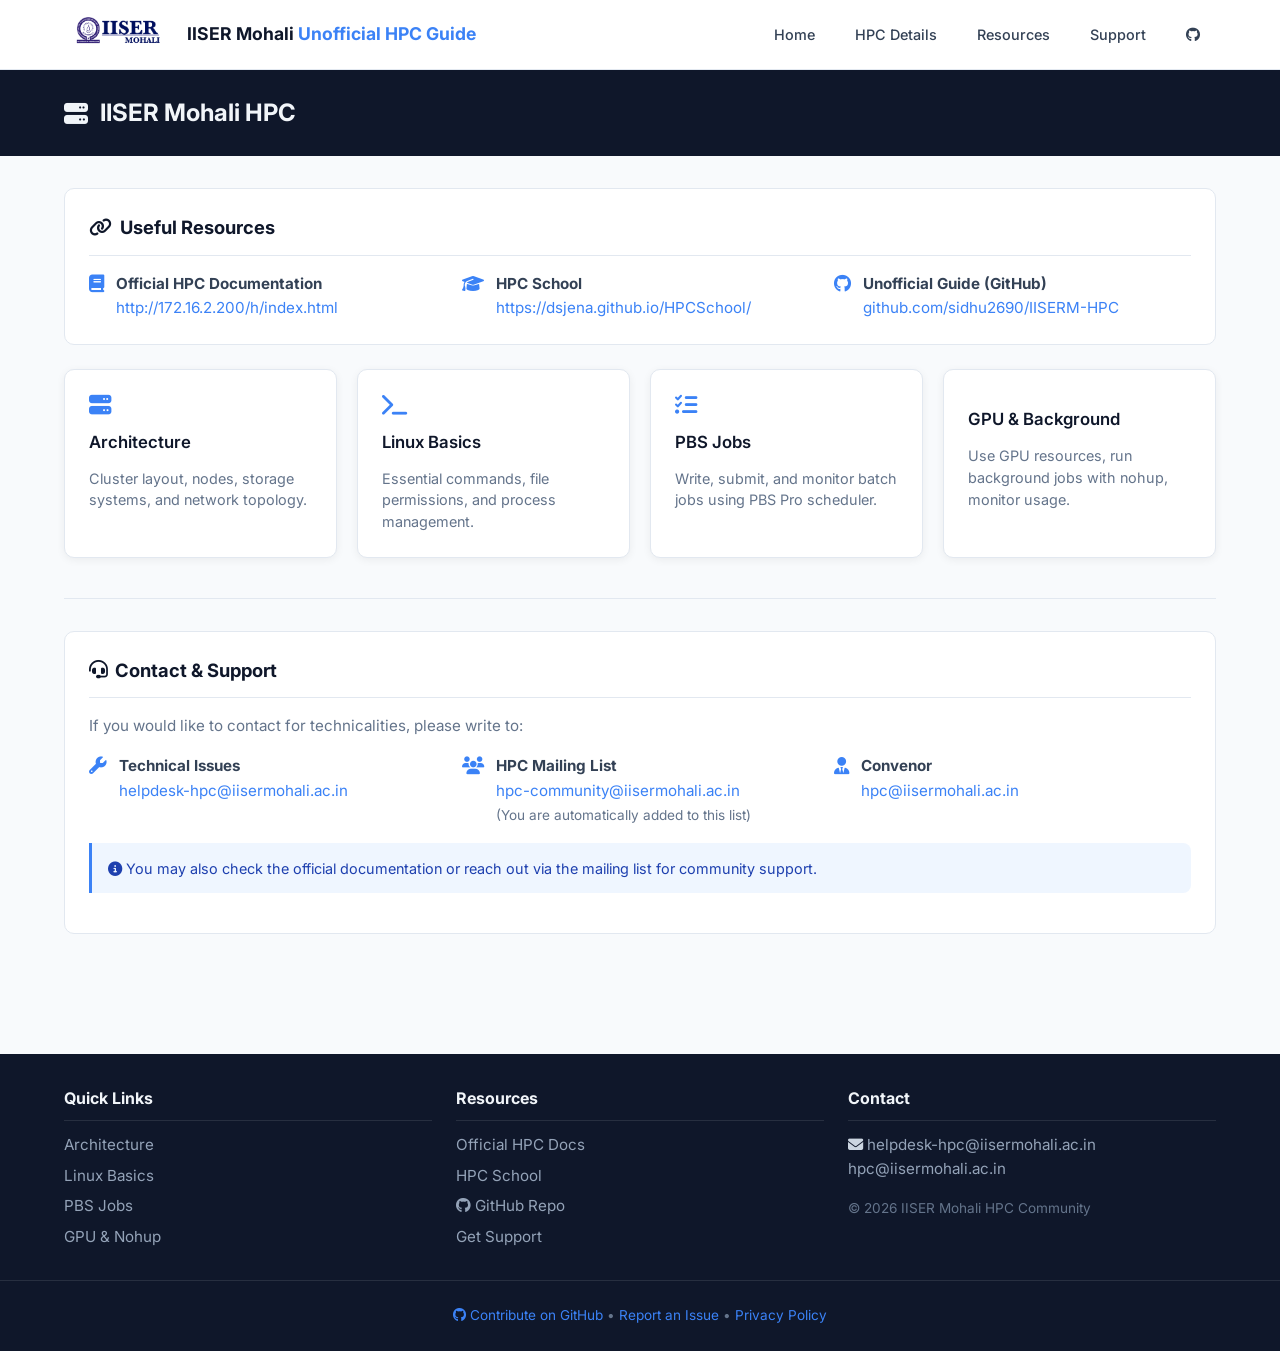
==== commit de06667f: "Update index.html" ====
--- a/index.html
+++ b/index.html
@@ -3,7 +3,7 @@
 <head>
   <meta charset="UTF-8" />
   <meta name="viewport" content="width=device-width, initial-scale=1.0"/>
-  <title>HPC Docs | IISER Mohali</title>
+  <title>IISER Mohali Unofficial HPC Guide</title>
   
   <!-- Fonts & Icons -->
   <link rel="preconnect" href="https://fonts.googleapis.com"/>
@@ -19,8 +19,8 @@
 <header class="header">
   <div class="header-container">
     <div class="logo-area">
-      <i class="fa-solid fa-microchip" style="font-size:1.5rem;color:var(--accent)"></i>
-      <div class="site-title">HPC <span>Guide</span></div>
+      <img src="assets/logo.png" alt="IISER Mohali Logo" style="height:40px"/>
+      <div class="site-title">IISER Mohali <span>Unofficial HPC Guide</span></div>
     </div>
     
     <!-- Desktop Nav -->
@@ -37,8 +37,11 @@
         </div>
       </div>
       
-      <a href="#reference" class="nav-item">Quick Reference</a>
+      <a href="#resources" class="nav-item">Resources</a>
       <a href="#support" class="nav-item">Support</a>
+      <a href="https://github.com/sidhu2690/IISERM-HPC" target="_blank" class="nav-item" title="GitHub Repository">
+        <i class="fa-brands fa-github"></i>
+      </a>
     </nav>
     
     <!-- Mobile Toggle -->
@@ -51,7 +54,7 @@
 <!-- ===== Mobile Offcanvas Menu ===== -->
 <aside class="offcanvas" id="offcanvasMenu">
   <div class="offcanvas-header">
-    <div class="site-title">HPC <span>Guide</span></div>
+    <div class="site-title">IISER Mohali <span>Unofficial HPC Guide</span></div>
     <button class="offcanvas-close" id="offcanvasClose">
       <i class="fa-solid fa-xmark"></i>
     </button>
@@ -67,8 +70,9 @@
       <a href="gpu.html">GPU & Nohup</a>
     </div>
     
-    <a href="#reference">Quick Reference</a>
+    <a href="#resources">Resources</a>
     <a href="#support">Support</a>
+    <a href="https://github.com/sidhu2690/IISERM-HPC" target="_blank"><i class="fa-brands fa-github"></i> GitHub Repo</a>
     <a href="https://www.iisermohali.ac.in" target="_blank">IISER Mohali</a>
   </nav>
 </aside>
@@ -83,18 +87,33 @@
 <!-- ===== Main Content ===== -->
 <div class="content-container">
 
-  <!-- Quick Start Banner -->
-  <div class="quickstart-banner">
-    <div>
-      <h3><i class="fa-solid fa-rocket"></i> Quick Start</h3>
-      <div class="qs-step">1. SSH: <code>ssh user@hpc.iisermohali.ac.in</code></div>
-      <div class="qs-step">2. Load module: <code>module load python/3.11</code></div>
-      <div class="qs-step">3. Submit: <code>qsub job.pbs</code></div>
-    </div>
-    <div class="callout info" style="margin:0; border-radius:8px; border-left:none; background:rgba(255,255,255,0.1)">
-      <i class="fa-solid fa-lightbulb"></i> Run <code>module avail</code> to see installed software
-    </div>
-  </div>
+  <!-- External Resources Section -->
+  <section class="section-card" id="resources">
+    <h2><i class="fa-solid fa-link"></i> Useful Resources</h2>
+    <div class="support-grid">
+      <div class="support-item">
+        <i class="fa-solid fa-book"></i>
+        <div>
+          <strong>Official HPC Documentation</strong><br>
+          <a href="http://172.16.2.200/h/index.html" target="_blank">http://172.16.2.200/h/index.html</a>
+        </div>
+      </div>
+      <div class="support-item">
+        <i class="fa-solid fa-graduation-cap"></i>
+        <div>
+          <strong>HPC School</strong><br>
+          <a href="https://dsjena.github.io/HPCSchool/" target="_blank">https://dsjena.github.io/HPCSchool/</a>
+        </div>
+      </div>
+      <div class="support-item">
+        <i class="fa-brands fa-github"></i>
+        <div>
+          <strong>Unofficial Guide (GitHub)</strong><br>
+          <a href="https://github.com/sidhu2690/IISERM-HPC" target="_blank">github.com/sidhu2690/IISERM-HPC</a>
+        </div>
+      </div>
+    </div>
+  </section>
 
   <!-- Topic Cards -->
   <div class="card-grid">
@@ -123,51 +142,39 @@
   <!-- Divider -->
   <div class="divider"></div>
 
-  <!-- Quick Reference Table -->
-  <section class="section-card" id="reference">
-    <h2><i class="fa-solid fa-keyboard"></i> Quick Reference</h2>
-    <table class="data-table">
-      <tbody>
-        <tr><th><code>qstat</code></th><td>View your jobs in queue</td></tr>
-        <tr><th><code>qsub script.pbs</code></th><td>Submit a batch job</td></tr>
-        <tr><th><code>qdel &lt;jobid&gt;</code></th><td>Cancel a running job</td></tr>
-        <tr><th><code>module load &lt;name&gt;</code></th><td>Load software environment</td></tr>
-        <tr><th><code>nvidia-smi</code></th><td>Monitor GPU status</td></tr>
-        <tr><th><code>du -sh ~/</code></th><td>Check your disk usage</td></tr>
-        <tr><th><code>scontrol show nodes</code></th><td>View node availability</td></tr>
-      </tbody>
-    </table>
-    <div class="callout warn">
-      <i class="fa-solid fa-triangle-exclamation"></i> 
-      <strong>Important:</strong> Never run compute-heavy tasks on login nodes. Always use <code>qsub</code>.
-    </div>
-  </section>
-
   <!-- Support Section -->
   <section class="section-card" id="support">
-    <h2><i class="fa-solid fa-headset"></i> Need Help?</h2>
+    <h2><i class="fa-solid fa-headset"></i> Contact & Support</h2>
+    <p style="margin-bottom:1rem; color:var(--text-muted); font-size:0.95rem">
+      If you would like to contact for technicalities, please write to:
+    </p>
     <div class="support-grid">
       <div class="support-item">
-        <i class="fa-solid fa-envelope"></i>
-        <div>
-          <strong>Email</strong><br>
-          <a href="mailto:hpc-support@iisermohali.ac.in">hpc-support@iisermohali.ac.in</a>
-        </div>
-      </div>
-      <div class="support-item">
-        <i class="fa-solid fa-clock"></i>
-        <div>
-          <strong>Office Hours</strong><br>
-          Mon–Fri, 10:00–16:00 IST
-        </div>
-      </div>
-      <div class="support-item">
-        <i class="fa-solid fa-book-open"></i>
-        <div>
-          <strong>Wiki</strong><br>
-          <a href="#">Internal Knowledge Base</a>
-        </div>
-      </div>
+        <i class="fa-solid fa-wrench"></i>
+        <div>
+          <strong>Technical Issues</strong><br>
+          <a href="mailto:helpdesk-hpc@iisermohali.ac.in">helpdesk-hpc@iisermohali.ac.in</a>
+        </div>
+      </div>
+      <div class="support-item">
+        <i class="fa-solid fa-users"></i>
+        <div>
+          <strong>HPC Mailing List</strong><br>
+          <a href="mailto:hpc-community@iisermohali.ac.in">hpc-community@iisermohali.ac.in</a><br>
+          <small style="color:var(--text-muted); font-size:0.85rem">(You are automatically added to this list)</small>
+        </div>
+      </div>
+      <div class="support-item">
+        <i class="fa-solid fa-user-tie"></i>
+        <div>
+          <strong>Convenor</strong><br>
+          <a href="mailto:hpc@iisermohali.ac.in">hpc@iisermohali.ac.in</a>
+        </div>
+      </div>
+    </div>
+    <div class="callout info" style="margin-top:1rem">
+      <i class="fa-solid fa-circle-info"></i> 
+      You may also check the official documentation or reach out via the mailing list for community support.
     </div>
   </section>
 
@@ -188,24 +195,26 @@
     <div class="footer-card">
       <h3>Resources</h3>
       <ul>
-        <li><a href="#reference">Command Reference</a></li>
+        <li><a href="http://172.16.2.200/h/index.html" target="_blank">Official HPC Docs</a></li>
+        <li><a href="https://dsjena.github.io/HPCSchool/" target="_blank">HPC School</a></li>
+        <li><a href="https://github.com/sidhu2690/IISERM-HPC" target="_blank"><i class="fa-brands fa-github"></i> GitHub Repo</a></li>
         <li><a href="#support">Get Support</a></li>
-        <li><a href="#">FAQ</a></li>
-        <li><a href="#">Changelog</a></li>
       </ul>
     </div>
     <div class="footer-card">
       <h3>Contact</h3>
       <p>
-        <i class="fa-solid fa-phone"></i> +91-172-XXXXXXX<br>
-        <i class="fa-solid fa-envelope"></i> <a href="mailto:hpc-support@iisermohali.ac.in">hpc-support@iisermohali.ac.in</a>
+        <i class="fa-solid fa-envelope"></i> 
+        <a href="mailto:helpdesk-hpc@iisermohali.ac.in">helpdesk-hpc@iisermohali.ac.in</a><br>
+        <a href="mailto:hpc@iisermohali.ac.in">hpc@iisermohali.ac.in</a>
       </p>
       <p style="margin-top:1rem; font-size:0.85rem; color:#64748b">
-        © 2026 IISER Mohali HPC Team
+        © 2026 IISER Mohali HPC Community
       </p>
     </div>
   </div>
   <div class="footer-bottom">
+    <a href="https://github.com/sidhu2690/IISERM-HPC" target="_blank"><i class="fa-brands fa-github"></i> Contribute on GitHub</a> • 
     <a href="#">Report an Issue</a> • <a href="#">Privacy Policy</a>
   </div>
 </footer>
@@ -247,4 +256,4 @@
 </script>
 
 </body>
-</html>+</html>
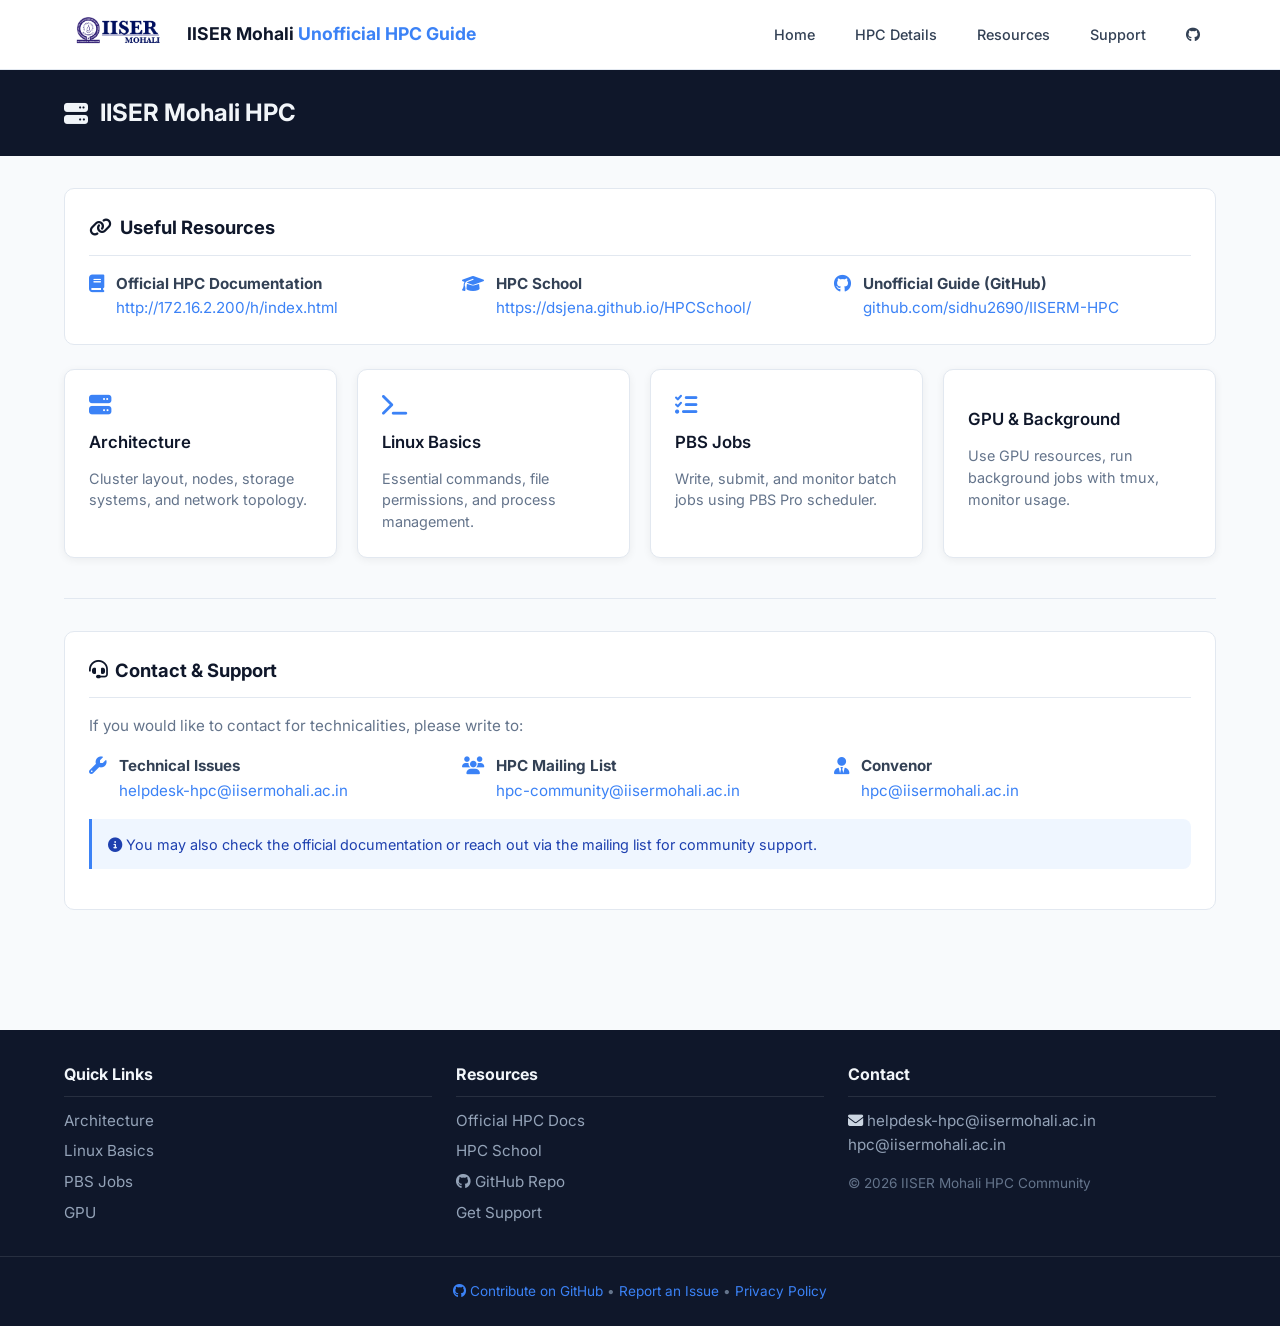
==== commit 20146b6b: "Update index.html" ====
--- a/index.html
+++ b/index.html
@@ -33,7 +33,7 @@
           <a href="architecture.html">Architecture</a>
           <a href="linux.html">Linux Basics</a>
           <a href="pbs.html">PBS Jobs</a>
-          <a href="gpu.html">GPU & Nohup</a>
+          <a href="gpu.html">GPU </a>
         </div>
       </div>
       
@@ -67,7 +67,7 @@
       <a href="architecture.html">Architecture</a>
       <a href="linux.html">Linux Basics</a>
       <a href="pbs.html">PBS Jobs</a>
-      <a href="gpu.html">GPU & Nohup</a>
+      <a href="gpu.html">GPU </a>
     </div>
     
     <a href="#resources">Resources</a>
@@ -135,7 +135,7 @@
     <a href="gpu.html" class="card">
       <i class="fa-solid fa-chip"></i>
       <h3>GPU & Background</h3>
-      <p>Use GPU resources, run background jobs with nohup, monitor usage.</p>
+      <p>Use GPU resources, run background jobs with tmux, monitor usage.</p>
     </a>
   </div>
 
@@ -161,7 +161,6 @@
         <div>
           <strong>HPC Mailing List</strong><br>
           <a href="mailto:hpc-community@iisermohali.ac.in">hpc-community@iisermohali.ac.in</a><br>
-          <small style="color:var(--text-muted); font-size:0.85rem">(You are automatically added to this list)</small>
         </div>
       </div>
       <div class="support-item">
@@ -189,7 +188,7 @@
         <li><a href="architecture.html">Architecture</a></li>
         <li><a href="linux.html">Linux Basics</a></li>
         <li><a href="pbs.html">PBS Jobs</a></li>
-        <li><a href="gpu.html">GPU & Nohup</a></li>
+        <li><a href="gpu.html">GPU</a></li>
       </ul>
     </div>
     <div class="footer-card">
